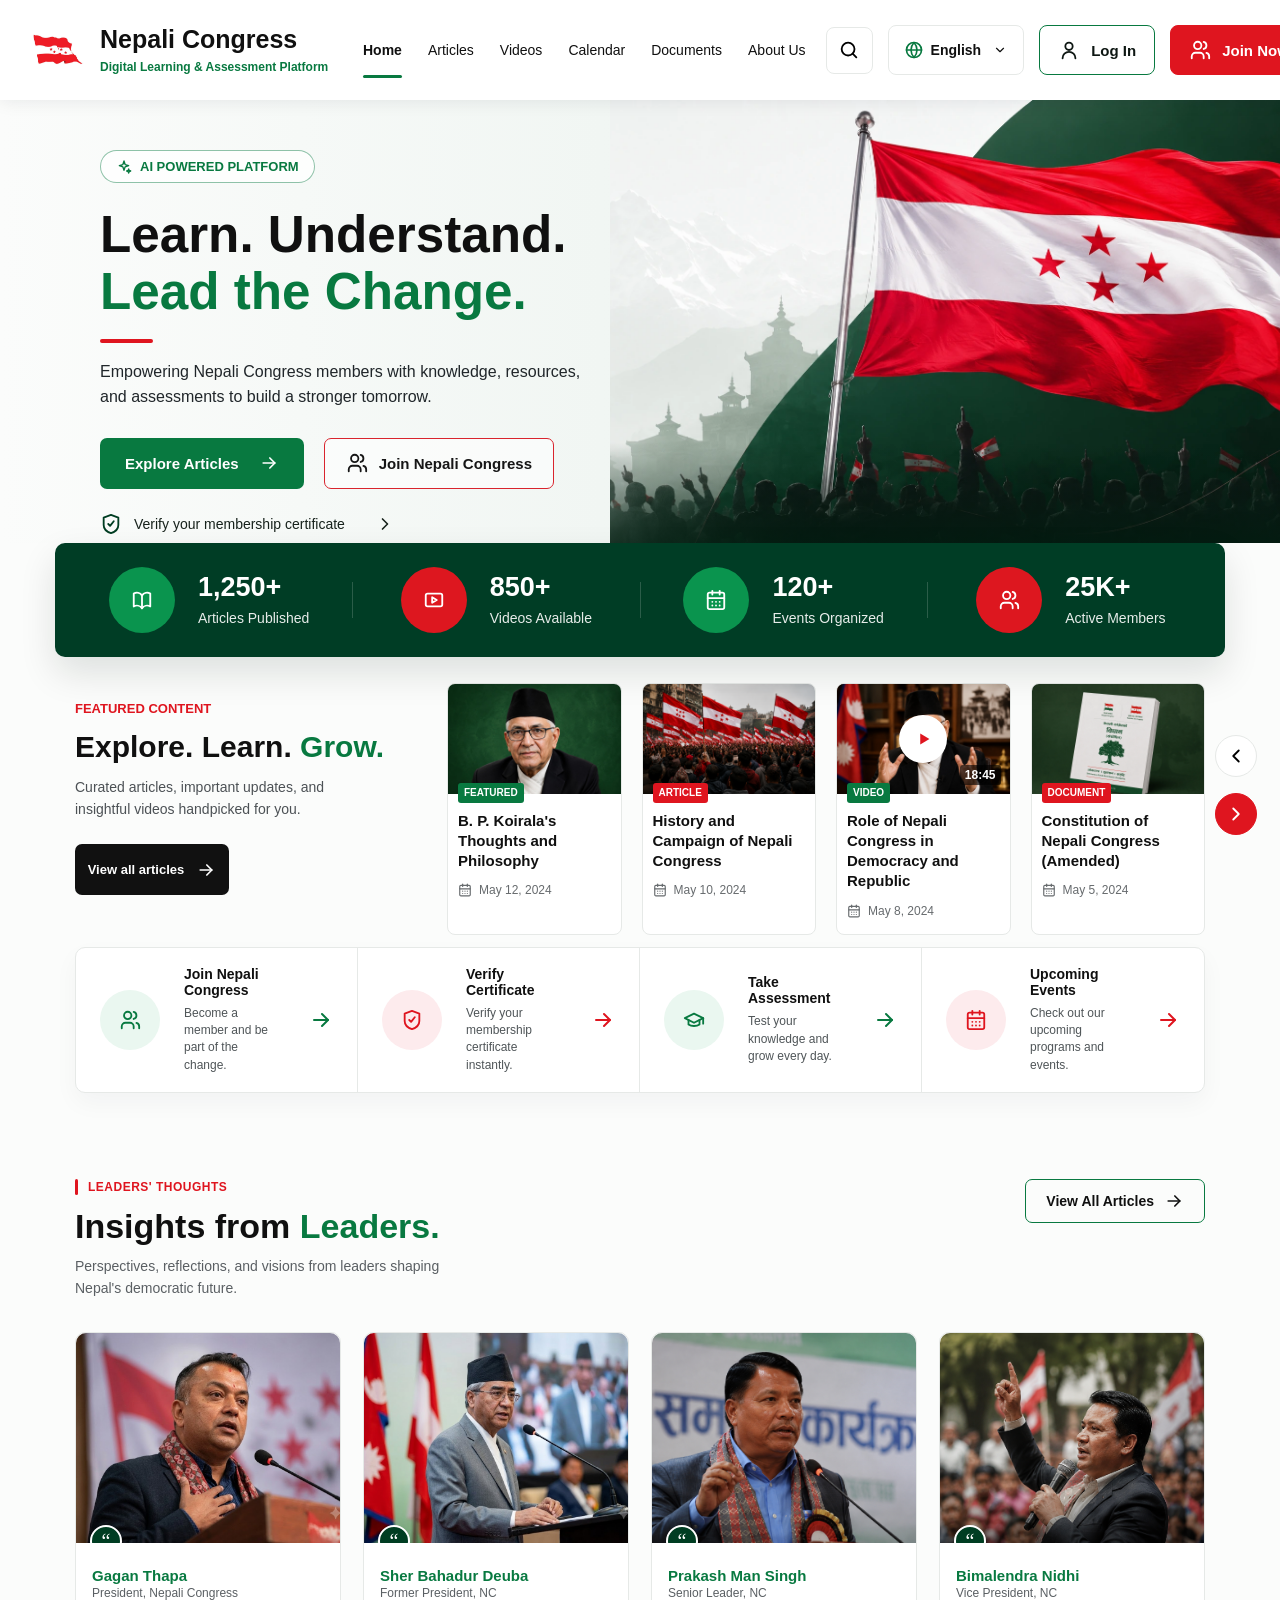
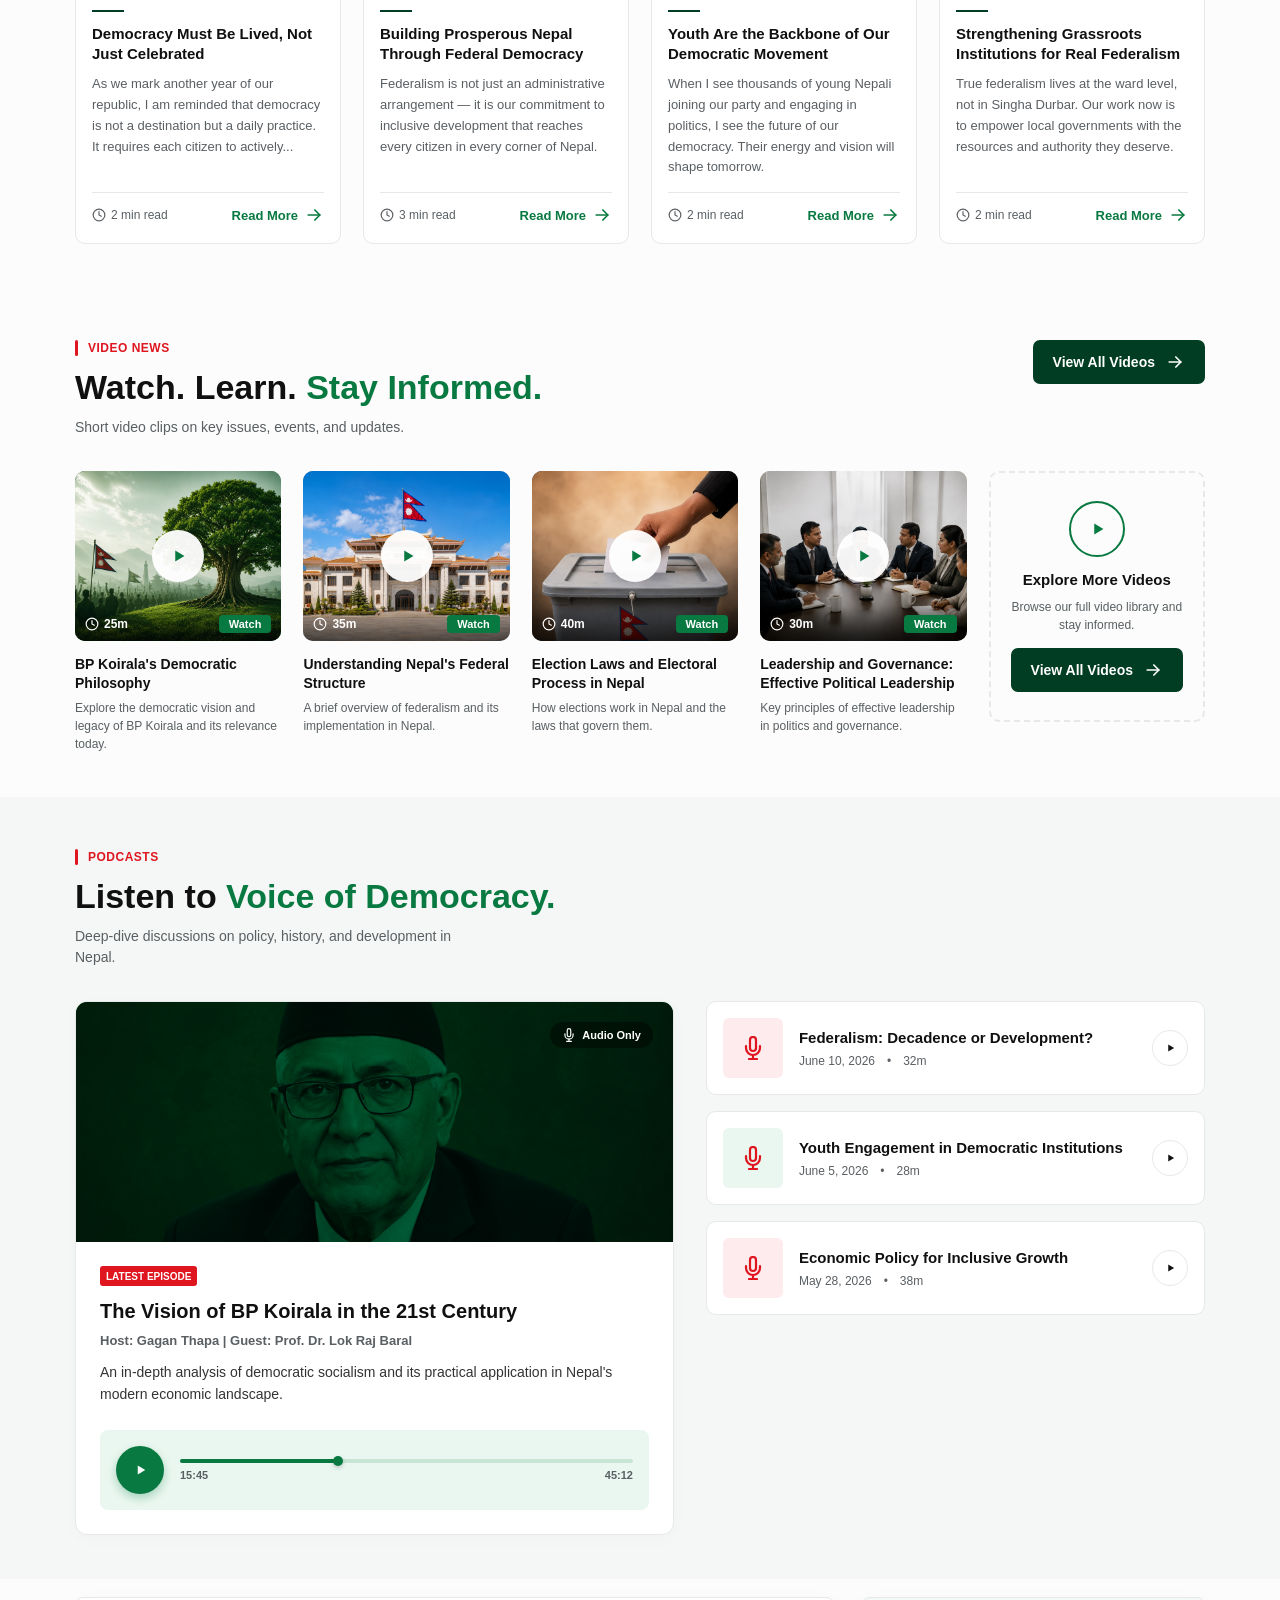
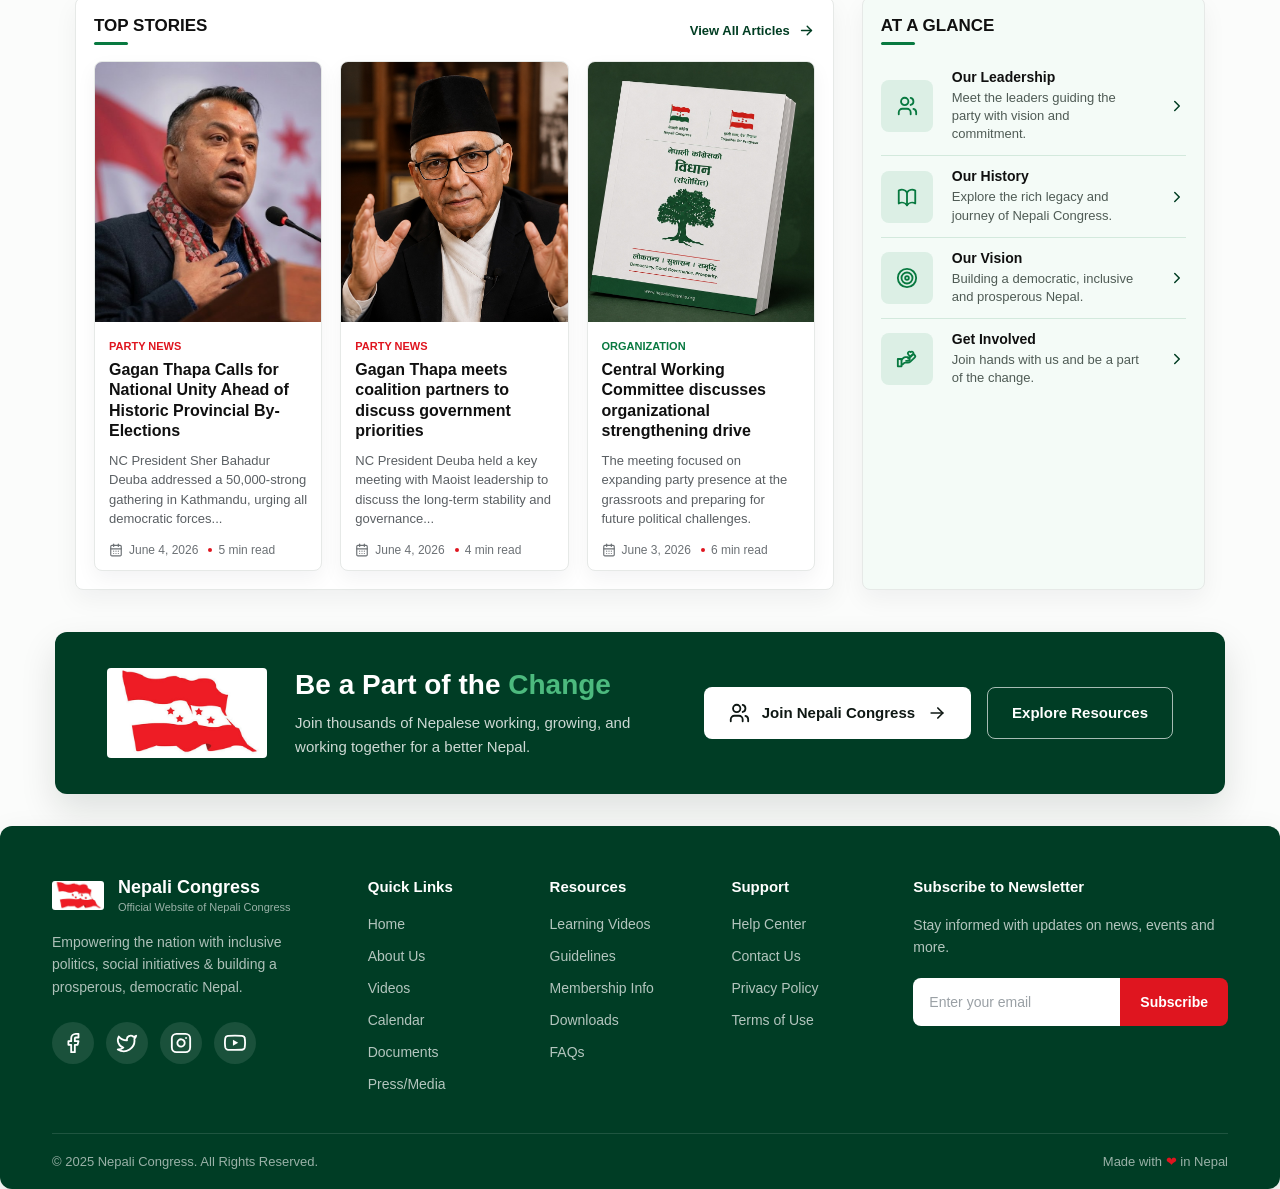
==== index.html @ 1d823b12 "commiit" ====
<!DOCTYPE html>
<html lang="en">
<head>
  <meta charset="UTF-8">
  <meta name="viewport" content="width=device-width, initial-scale=1.0">
  <title>Nepali Congress Learning Platform</title>
  <link rel="preload" as="image" href="pics/Nepali-Congress-Flag-browser.jpg">
  <link rel="preload" as="image" href="pics/hero-browser.webp">
  <link rel="preload" as="image" href="pics/1stthumnai-browser.jpg">
  <link rel="stylesheet" href="styles.css">
  <script src="translator.js" defer></script>
  <script src="script.js" defer></script>
</head>
<body>
  <svg class="svg-sprite" aria-hidden="true" focusable="false">
    <symbol id="icon-search" viewBox="0 0 24 24">
      <circle cx="11" cy="11" r="7"></circle>
      <path d="m20 20-4-4"></path>
    </symbol>
    <symbol id="icon-globe" viewBox="0 0 24 24">
      <circle cx="12" cy="12" r="10"></circle>
      <line x1="2" y1="12" x2="22" y2="12"></line>
      <path d="M12 2a15.3 15.3 0 0 1 4 10 15.3 15.3 0 0 1-4 10 15.3 15.3 0 0 1-4-10 15.3 15.3 0 0 1 4-10z"></path>
    </symbol>
    <symbol id="icon-podcast" viewBox="0 0 24 24">
      <path d="M12 1a3 3 0 0 0-3 3v8a3 3 0 0 0 6 0V4a3 3 0 0 0-3-3z"></path>
      <path d="M19 10v2a7 7 0 0 1-14 0v-2"></path>
      <line x1="12" y1="19" x2="12" y2="23"></line>
      <line x1="8" y1="23" x2="16" y2="23"></line>
    </symbol>
    <symbol id="icon-pause-fill" viewBox="0 0 24 24">
      <rect x="6" y="4" width="4" height="16" rx="1" fill="currentColor" stroke="none"></rect>
      <rect x="14" y="4" width="4" height="16" rx="1" fill="currentColor" stroke="none"></rect>
    </symbol>
    <symbol id="icon-user" viewBox="0 0 24 24">
      <circle cx="12" cy="8" r="4"></circle>
      <path d="M5 21a7 7 0 0 1 14 0"></path>
    </symbol>
    <symbol id="icon-users" viewBox="0 0 24 24">
      <path d="M16 21v-2a4 4 0 0 0-4-4H7a4 4 0 0 0-4 4v2"></path>
      <circle cx="9.5" cy="7" r="4"></circle>
      <path d="M22 21v-2a4 4 0 0 0-3-3.87"></path>
      <path d="M16 3.13a4 4 0 0 1 0 7.75"></path>
    </symbol>
    <symbol id="icon-shield-check" viewBox="0 0 24 24">
      <path d="M20 13c0 5-3.5 7.5-8 9-4.5-1.5-8-4-8-9V5l8-3 8 3v8Z"></path>
      <path d="m9 12 2 2 4-5"></path>
    </symbol>
    <symbol id="icon-book-open" viewBox="0 0 24 24">
      <path d="M12 7v14"></path>
      <path d="M3 5a7 7 0 0 1 9 2 7 7 0 0 1 9-2v14a7 7 0 0 0-9 2 7 7 0 0 0-9-2V5Z"></path>
    </symbol>
    <symbol id="icon-play-square" viewBox="0 0 24 24">
      <rect x="3" y="5" width="18" height="14" rx="2"></rect>
      <path d="m10 9 5 3-5 3V9Z"></path>
    </symbol>
    <symbol id="icon-calendar" viewBox="0 0 24 24">
      <path d="M8 2v4"></path>
      <path d="M16 2v4"></path>
      <rect x="3" y="4" width="18" height="18" rx="2"></rect>
      <path d="M3 10h18"></path>
      <path d="M8 14h.01"></path>
      <path d="M12 14h.01"></path>
      <path d="M16 14h.01"></path>
      <path d="M8 18h.01"></path>
      <path d="M12 18h.01"></path>
      <path d="M16 18h.01"></path>
    </symbol>
    <symbol id="icon-graduation-cap" viewBox="0 0 24 24">
      <path d="m22 10-10-5-10 5 10 5 10-5Z"></path>
      <path d="M6 12v5c3 2 9 2 12 0v-5"></path>
      <path d="M22 10v6"></path>
    </symbol>
    <symbol id="icon-arrow-right" viewBox="0 0 24 24">
      <path d="M5 12h14"></path>
      <path d="m13 6 6 6-6 6"></path>
    </symbol>
    <symbol id="icon-chevron-right" viewBox="0 0 24 24">
      <path d="m9 18 6-6-6-6"></path>
    </symbol>
    <symbol id="icon-chevron-left" viewBox="0 0 24 24">
      <path d="m15 18-6-6 6-6"></path>
    </symbol>
    <symbol id="icon-sparkle" viewBox="0 0 24 24">
      <path d="m12 3 1.7 5.3L19 10l-5.3 1.7L12 17l-1.7-5.3L5 10l5.3-1.7L12 3Z"></path>
      <path d="m19 15 .8 2.2L22 18l-2.2.8L19 21l-.8-2.2L16 18l2.2-.8L19 15Z"></path>
    </symbol>
    <symbol id="icon-play-fill" viewBox="0 0 24 24">
      <path d="m9 6 10 6-10 6V6Z" fill="currentColor" stroke="none"></path>
    </symbol>
    <symbol id="icon-clock" viewBox="0 0 24 24">
      <circle cx="12" cy="12" r="10"></circle>
      <polyline points="12 6 12 12 16 14"></polyline>
    </symbol>
    <symbol id="icon-facebook" viewBox="0 0 24 24">
      <path d="M18 2h-3a5 5 0 0 0-5 5v3H7v4h3v8h4v-8h3l1-4h-4V7a1 1 0 0 1 1-1h3z"></path>
    </symbol>
    <symbol id="icon-twitter" viewBox="0 0 24 24">
      <path d="M22 4s-.7 2.1-2 3.4c1.6 10-9.4 17.3-18 11.6 2.2.1 4.4-.6 6-2C3 15.5.5 9.6 3 5c2.2 2.6 5.6 4.1 9 4-.9-4.2 4-6.6 7-3.8 1.1 0 3-1.2 3-1.2z"></path>
    </symbol>
    <symbol id="icon-instagram" viewBox="0 0 24 24">
      <rect x="2" y="2" width="20" height="20" rx="5" ry="5"></rect>
      <path d="M16 11.37A4 4 0 1 1 12.63 8 4 4 0 0 1 16 11.37z"></path>
      <line x1="17.5" y1="6.5" x2="17.51" y2="6.5"></line>
    </symbol>
    <symbol id="icon-youtube" viewBox="0 0 24 24">
      <path d="M22.54 6.42a2.78 2.78 0 0 0-1.95-1.96C18.88 4 12 4 12 4s-6.88 0-8.59.46a2.78 2.78 0 0 0-1.95 1.96A29 29 0 0 0 1 11.75a29 29 0 0 0 .46 5.33A2.78 2.78 0 0 0 3.41 19.1C5.12 19.56 12 19.56 12 19.56s6.88 0 8.59-.46a2.78 2.78 0 0 0 1.95-1.95 29 29 0 0 0 .46-5.25 29 29 0 0 0-.46-5.33z"></path>
      <polygon points="9.75 15.02 15.5 11.75 9.75 8.48 9.75 15.02" fill="currentColor" stroke="none"></polygon>
    </symbol>
    <symbol id="icon-target" viewBox="0 0 24 24">
      <circle cx="12" cy="12" r="10"></circle>
      <circle cx="12" cy="12" r="6"></circle>
      <circle cx="12" cy="12" r="2"></circle>
    </symbol>
    <symbol id="icon-hand-heart" viewBox="0 0 24 24">
      <path d="M11 14h2a2 2 0 1 0 0-4h-3c-.6 0-1.1.2-1.6.6L6 13"></path>
      <path d="m7 18 1.6-1.4c.4-.4 1-.6 1.6-.6H13c1 0 2-.4 2.7-1.1l4.6-4.4a2 2 0 0 0-2.8-2.9l-4.2 4"></path>
      <path d="M2 12h4v8H2z"></path>
      <path d="M16 4.5c1.2-1.2 3.1-.4 3.1 1.3 0 2-3.1 3.7-3.1 3.7S12.9 7.8 12.9 5.8c0-1.7 2-2.5 3.1-1.3Z"></path>
    </symbol>
  </svg>

  <header class="site-header">
    <a class="brand" href="#" aria-label="Nepali Congress home">
      <img class="brand-flag" src="pics/Nepali-Congress-Flag-browser.jpg" alt="Nepali Congress flag" width="900" height="506" loading="eager" fetchpriority="high">
      <div>
        <div class="brand-title" data-trn="brand.title">नेपाली कांग्रेस</div>
        <div class="brand-subtitle" data-trn="brand.subtitle">Digital Learning &amp; Assessment Platform</div>
      </div>
    </a>

    <nav class="main-nav" aria-label="Primary navigation">
      <a class="active" href="#" data-trn="nav.home">Home</a>
      <a href="#" data-trn="nav.articles">Articles</a>
      <a href="#" data-trn="nav.videos">Videos</a>
      <a href="#" data-trn="nav.calendar">Calendar</a>
      <a href="#" data-trn="nav.documents">Documents</a>
      <a href="#" data-trn="nav.about">About Us</a>
    </nav>

    <div class="header-actions">
      <button class="icon-btn" aria-label="Search" data-trn="btn.search">
        <svg class="svg-icon" aria-hidden="true" focusable="false"><use href="#icon-search"></use></svg>
      </button>

      <!-- Language Selector -->
      <div class="lang-switcher">
        <button class="lang-btn" aria-expanded="false" aria-haspopup="true" aria-label="Select Language">
          <svg class="svg-icon lang-icon" aria-hidden="true" focusable="false"><use href="#icon-globe"></use></svg>
          <span class="lang-label">English</span>
          <svg class="svg-icon chevron-icon" aria-hidden="true" focusable="false"><use href="#icon-chevron-right"></use></svg>
        </button>
        <ul class="lang-dropdown">
          <li><button data-lang-select="en">English</button></li>
          <li><button data-lang-select="ne">नेपाली</button></li>
        </ul>
      </div>

      <button class="outline-btn">
        <svg class="svg-icon" aria-hidden="true" focusable="false"><use href="#icon-user"></use></svg>
        <span data-trn="btn.login">Log In</span>
      </button>
      <button class="primary-btn">
        <svg class="svg-icon" aria-hidden="true" focusable="false"><use href="#icon-users"></use></svg>
        <span data-trn="btn.join">Join Now</span>
      </button>
    </div>
  </header>

  <main>
    <section class="hero">
      <div class="hero-copy">
        <div class="eyebrow">
          <svg class="svg-icon sparkle-icon" aria-hidden="true" focusable="false"><use href="#icon-sparkle"></use></svg>
          <span data-trn="hero.eyebrow">AI POWERED PLATFORM</span>
        </div>
        <h1 data-trn="hero.title">
          <span>Learn. Understand.</span>
          <strong>Lead the Change.</strong>
        </h1>
        <div class="red-mark" aria-hidden="true"></div>
        <p data-trn="hero.desc">Empowering Nepali Congress members with knowledge, resources, and assessments to build a stronger tomorrow.</p>

        <div class="hero-actions">
          <a class="primary-link" href="#">
            <span data-trn="hero.explore">Explore Articles</span>
            <svg class="svg-icon arrow-icon" aria-hidden="true" focusable="false"><use href="#icon-arrow-right"></use></svg>
          </a>
          <a class="secondary-link" href="#">
            <svg class="svg-icon" aria-hidden="true" focusable="false"><use href="#icon-users"></use></svg>
            <span data-trn="hero.join">Join Nepali Congress</span>
          </a>
        </div>

        <a class="verify-link" href="#">
          <svg class="svg-icon shield-check-icon" aria-hidden="true" focusable="false"><use href="#icon-shield-check"></use></svg>
          <span data-trn="hero.verify">Verify your membership certificate</span>
          <svg class="svg-icon chevron-icon" aria-hidden="true" focusable="false"><use href="#icon-chevron-right"></use></svg>
        </a>
      </div>

      <div class="hero-art" aria-label="Hero image">
        <img class="hero-image" src="pics/hero-browser.webp" alt="Nepali Congress rally illustration" width="1717" height="916" loading="eager" fetchpriority="high">
      </div>
    </section>

    <section class="stats" aria-label="Platform statistics">
      <div class="stat-item">
        <div class="stat-icon green"><svg class="svg-icon" aria-hidden="true" focusable="false"><use href="#icon-book-open"></use></svg></div>
        <div>
          <strong data-trn="stats.articles_num">1,250+</strong>
          <span data-trn="stats.articles_text">Articles Published</span>
        </div>
      </div>
      <div class="stat-divider"></div>
      <div class="stat-item">
        <div class="stat-icon red"><svg class="svg-icon" aria-hidden="true" focusable="false"><use href="#icon-play-square"></use></svg></div>
        <div>
          <strong data-trn="stats.videos_num">850+</strong>
          <span data-trn="stats.videos_text">Videos Available</span>
        </div>
      </div>
      <div class="stat-divider"></div>
      <div class="stat-item">
        <div class="stat-icon green"><svg class="svg-icon" aria-hidden="true" focusable="false"><use href="#icon-calendar"></use></svg></div>
        <div>
          <strong data-trn="stats.events_num">120+</strong>
          <span data-trn="stats.events_text">Events Organized</span>
        </div>
      </div>
      <div class="stat-divider"></div>
      <div class="stat-item">
        <div class="stat-icon red"><svg class="svg-icon" aria-hidden="true" focusable="false"><use href="#icon-users"></use></svg></div>
        <div>
          <strong data-trn="stats.members_num">25K+</strong>
          <span data-trn="stats.members_text">Active Members</span>
        </div>
      </div>
    </section>

    <section class="featured-section">
      <div class="section-intro">
        <span class="section-kicker" data-trn="featured.kicker">FEATURED CONTENT</span>
        <h2 data-trn="featured.heading">Explore. Learn. <strong>Grow.</strong></h2>
        <p data-trn="featured.sub">Curated articles, important updates, and insightful videos handpicked for you.</p>
        <a class="dark-link" href="#">
          <span data-trn="featured.view_all">View all articles</span>
          <svg class="svg-icon arrow-icon" aria-hidden="true" focusable="false"><use href="#icon-arrow-right"></use></svg>
        </a>
      </div>

      <div class="content-row">
        <article class="content-card">
          <div class="card-image card-photo">
            <img src="pics/1stthumnai-browser.jpg" alt="B. P. Koirala portrait thumbnail" width="1536" height="1024" loading="eager" fetchpriority="high">
          </div>
          <span class="badge green-badge" data-trn="featured.badge_featured">FEATURED</span>
          <div class="card-body">
            <h3 data-trn="featured.card1_title">बि. पी. कोइरालाको विचार र दर्शन</h3>
            <time datetime="2024-05-12">
              <svg class="svg-icon small-icon" aria-hidden="true" focusable="false"><use href="#icon-calendar"></use></svg>
              <span data-trn="featured.card1_date">May 12, 2024</span>
            </time>
          </div>
        </article>

        <article class="content-card">
          <div class="card-image image-placeholder red-tint">
            <img src="pics/secondthumn.png" alt="Nepali Congress crowd thumbnail" width="1536" height="1024" loading="eager">
          </div>
          <span class="badge red-badge" data-trn="featured.badge_article">ARTICLE</span>
          <div class="card-body">
            <h3 data-trn="featured.card2_title">नेपाली कांग्रेसको इतिहास र अभियान</h3>
            <time datetime="2024-05-10">
              <svg class="svg-icon small-icon" aria-hidden="true" focusable="false"><use href="#icon-calendar"></use></svg>
              <span data-trn="featured.card2_date">May 10, 2024</span>
            </time>
          </div>
        </article>

        <article class="content-card video-card">
          <div class="card-image card-photo dark-tint">
            <img src="pics/third-webp.webp" alt="Nepali Congress interview thumbnail" width="1536" height="1024" loading="eager">
            <button class="play-button" aria-label="Play video">
              <svg class="svg-icon play-fill-icon" aria-hidden="true" focusable="false"><use href="#icon-play-fill"></use></svg>
            </button>
            <span class="duration">18:45</span>
          </div>
          <span class="badge green-badge" data-trn="featured.badge_video">VIDEO</span>
          <div class="card-body">
            <h3 data-trn="featured.card3_title">लोकतन्त्र र गणतन्त्रमा नेपाली कांग्रेसको भूमिका</h3>
            <time datetime="2024-05-08">
              <svg class="svg-icon small-icon" aria-hidden="true" focusable="false"><use href="#icon-calendar"></use></svg>
              <span data-trn="featured.card3_date">May 8, 2024</span>
            </time>
          </div>
        </article>

        <article class="content-card">
          <div class="card-image image-placeholder document-tint">
            <img src="pics/forththum-webp.webp" alt="Nepali Congress document thumbnail" width="1536" height="1024" loading="eager">
          </div>
          <span class="badge red-badge" data-trn="featured.badge_document">DOCUMENT</span>
          <div class="card-body">
            <h3 data-trn="featured.card4_title">नेपाली कांग्रेसको विधान (संशोधित)</h3>
            <time datetime="2024-05-05">
              <svg class="svg-icon small-icon" aria-hidden="true" focusable="false"><use href="#icon-calendar"></use></svg>
              <span data-trn="featured.card4_date">May 5, 2024</span>
            </time>
          </div>
        </article>
      </div>

      <div class="carousel-controls" aria-label="Featured carousel controls">
        <button class="carousel-btn previous" aria-label="Previous">
          <svg class="svg-icon" aria-hidden="true" focusable="false"><use href="#icon-chevron-left"></use></svg>
        </button>
        <button class="carousel-btn next" aria-label="Next">
          <svg class="svg-icon" aria-hidden="true" focusable="false"><use href="#icon-chevron-right"></use></svg>
        </button>
      </div>
    </section>

    <section class="quick-actions" aria-label="Quick actions">
      <a href="#" class="quick-action">
        <div class="quick-icon green-soft"><svg class="svg-icon" aria-hidden="true" focusable="false"><use href="#icon-users"></use></svg></div>
        <div>
          <strong data-trn="actions.join_title">Join Nepali Congress</strong>
          <span data-trn="actions.join_desc">Become a member and be part of the change.</span>
        </div>
        <svg class="svg-icon quick-arrow green-arrow" aria-hidden="true" focusable="false"><use href="#icon-arrow-right"></use></svg>
      </a>

      <a href="#" class="quick-action">
        <div class="quick-icon red-soft"><svg class="svg-icon" aria-hidden="true" focusable="false"><use href="#icon-shield-check"></use></svg></div>
        <div>
          <strong data-trn="actions.verify_title">Verify Certificate</strong>
          <span data-trn="actions.verify_desc">Verify your membership certificate instantly.</span>
        </div>
        <svg class="svg-icon quick-arrow red-arrow" aria-hidden="true" focusable="false"><use href="#icon-arrow-right"></use></svg>
      </a>

      <a href="#" class="quick-action">
        <div class="quick-icon green-soft"><svg class="svg-icon" aria-hidden="true" focusable="false"><use href="#icon-graduation-cap"></use></svg></div>
        <div>
          <strong data-trn="actions.assess_title">Take Assessment</strong>
          <span data-trn="actions.assess_desc">Test your knowledge and grow every day.</span>
        </div>
        <svg class="svg-icon quick-arrow green-arrow" aria-hidden="true" focusable="false"><use href="#icon-arrow-right"></use></svg>
      </a>

      <a href="#" class="quick-action">
        <div class="quick-icon red-soft"><svg class="svg-icon" aria-hidden="true" focusable="false"><use href="#icon-calendar"></use></svg></div>
        <div>
          <strong data-trn="actions.events_title">Upcoming Events</strong>
          <span data-trn="actions.events_desc">Check out our upcoming programs and events.</span>
        </div>
        <svg class="svg-icon quick-arrow red-arrow" aria-hidden="true" focusable="false"><use href="#icon-arrow-right"></use></svg>
      </a>
    </section>
  </main>

  <!-- Leaders' Thoughts -->
  <section class="leaders-section">
    <div class="section-top">
      <div class="section-top-left">
        <p class="lv-kicker" data-trn="leaders.kicker">LEADERS' THOUGHTS</p>
        <h2 class="lv-heading" data-trn="leaders.heading">Insights from <strong>Leaders.</strong></h2>
        <p class="lv-sub" data-trn="leaders.sub">Perspectives, reflections, and visions from leaders shaping Nepal's democratic future.</p>
      </div>
      <a href="#" class="view-all-outline-btn">
        <span data-trn="btn.view_all_articles">View All Articles</span>
        <svg class="svg-icon arrow-icon" aria-hidden="true" focusable="false"><use href="#icon-arrow-right"></use></svg>
      </a>
    </div>

    <div class="leaders-grid">
      <article class="leader-card">
        <div class="leader-photo lp-1">
          <span class="quote-bubble" aria-hidden="true">&#8220;</span>
        </div>
        <div class="leader-body">
          <div class="leader-meta">
            <strong class="leader-name" data-trn="leaders.leader1.name">Gagan Thapa</strong>
            <span class="leader-title" data-trn="leaders.leader1.title">President, Nepali Congress</span>
            <div class="leader-divider"></div>
          </div>
          <h3 data-trn="leaders.leader1.heading">Democracy Must Be Lived, Not Just Celebrated</h3>
          <p data-trn="leaders.leader1.quote">As we mark another year of our republic, I am reminded that democracy is not a destination but a daily practice. It requires each citizen to actively...</p>
          <div class="leader-footer">
            <span class="read-time"><svg class="svg-icon small-icon" aria-hidden="true" focusable="false"><use href="#icon-clock"></use></svg> <span data-trn="leaders.leader1.read">2 min read</span></span>
            <a href="#" class="read-more-link"><span data-trn="btn.read_more">Read More</span> <svg class="svg-icon arrow-icon" aria-hidden="true" focusable="false"><use href="#icon-arrow-right"></use></svg></a>
          </div>
        </div>
      </article>

      <article class="leader-card">
        <div class="leader-photo lp-2">
          <span class="quote-bubble" aria-hidden="true">&#8220;</span>
        </div>
        <div class="leader-body">
          <div class="leader-meta">
            <strong class="leader-name" data-trn="leaders.leader2.name">Sher Bahadur Deuba</strong>
            <span class="leader-title" data-trn="leaders.leader2.title">Former President, NC</span>
            <div class="leader-divider"></div>
          </div>
          <h3 data-trn="leaders.leader2.heading">Building Prosperous Nepal Through Federal Democracy</h3>
          <p data-trn="leaders.leader2.quote">Federalism is not just an administrative arrangement — it is our commitment to inclusive development that reaches every citizen in every corner of Nepal.</p>
          <div class="leader-footer">
            <span class="read-time"><svg class="svg-icon small-icon" aria-hidden="true" focusable="false"><use href="#icon-clock"></use></svg> <span data-trn="leaders.leader2.read">3 min read</span></span>
            <a href="#" class="read-more-link"><span data-trn="btn.read_more">Read More</span> <svg class="svg-icon arrow-icon" aria-hidden="true" focusable="false"><use href="#icon-arrow-right"></use></svg></a>
          </div>
        </div>
      </article>

      <article class="leader-card">
        <div class="leader-photo lp-3">
          <span class="quote-bubble" aria-hidden="true">&#8220;</span>
        </div>
        <div class="leader-body">
          <div class="leader-meta">
            <strong class="leader-name" data-trn="leaders.leader3.name">Prakash Man Singh</strong>
            <span class="leader-title" data-trn="leaders.leader3.title">Senior Leader, NC</span>
            <div class="leader-divider"></div>
          </div>
          <h3 data-trn="leaders.leader3.heading">Youth Are the Backbone of Our Democratic Movement</h3>
          <p data-trn="leaders.leader3.quote">When I see thousands of young Nepali joining our party and engaging in politics, I see the future of our democracy. Their energy and vision will shape tomorrow.</p>
          <div class="leader-footer">
            <span class="read-time"><svg class="svg-icon small-icon" aria-hidden="true" focusable="false"><use href="#icon-clock"></use></svg> <span data-trn="leaders.leader3.read">2 min read</span></span>
            <a href="#" class="read-more-link"><span data-trn="btn.read_more">Read More</span> <svg class="svg-icon arrow-icon" aria-hidden="true" focusable="false"><use href="#icon-arrow-right"></use></svg></a>
          </div>
        </div>
      </article>

      <article class="leader-card">
        <div class="leader-photo lp-4">
          <span class="quote-bubble" aria-hidden="true">&#8220;</span>
        </div>
        <div class="leader-body">
          <div class="leader-meta">
            <strong class="leader-name" data-trn="leaders.leader4.name">Bimalendra Nidhi</strong>
            <span class="leader-title" data-trn="leaders.leader4.title">Vice President, NC</span>
            <div class="leader-divider"></div>
          </div>
          <h3 data-trn="leaders.leader4.heading">Strengthening Grassroots Institutions for Real Federalism</h3>
          <p data-trn="leaders.leader4.quote">True federalism lives at the ward level, not in Singha Durbar. Our work now is to empower local governments with the resources and authority they deserve.</p>
          <div class="leader-footer">
            <span class="read-time"><svg class="svg-icon small-icon" aria-hidden="true" focusable="false"><use href="#icon-clock"></use></svg> <span data-trn="leaders.leader4.read">2 min read</span></span>
            <a href="#" class="read-more-link"><span data-trn="btn.read_more">Read More</span> <svg class="svg-icon arrow-icon" aria-hidden="true" focusable="false"><use href="#icon-arrow-right"></use></svg></a>
          </div>
        </div>
      </article>
    </div>
  </section>

  <!-- Video News -->
  <section class="videos-section">
    <div class="section-top">
      <div class="section-top-left">
        <p class="lv-kicker" data-trn="videos.kicker">VIDEO NEWS</p>
        <h2 class="lv-heading" data-trn="videos.heading">Watch. Learn. <strong>Stay Informed.</strong></h2>
        <p class="lv-sub" data-trn="videos.sub">Short video clips on key issues, events, and updates.</p>
      </div>
      <a href="#" class="view-all-filled-btn">
        <span data-trn="btn.view_all_videos">View All Videos</span>
        <svg class="svg-icon arrow-icon" aria-hidden="true" focusable="false"><use href="#icon-arrow-right"></use></svg>
      </a>
    </div>

    <div class="videos-grid">
      <article class="video-news-card">
        <div class="video-thumb vt-1">
          <img src="pics/videothum1.jpg" alt="BP Koirala's Democratic Philosophy thumbnail" width="400" height="225" loading="lazy">
          <button class="play-btn-circle" aria-label="Play video">
            <svg class="svg-icon play-fill-icon" aria-hidden="true" focusable="false"><use href="#icon-play-fill"></use></svg>
          </button>
          <div class="video-meta-bar">
            <span class="video-duration"><svg class="svg-icon small-icon" aria-hidden="true" focusable="false"><use href="#icon-clock"></use></svg> <span data-trn="videos.card1_dur">25m</span></span>
            <span class="watch-badge" data-trn="videos.watch">Watch</span>
          </div>
        </div>
        <h3 data-trn="videos.card1_title">BP Koirala's Democratic Philosophy</h3>
        <p data-trn="videos.card1_desc">Explore the democratic vision and legacy of BP Koirala and its relevance today.</p>
      </article>

      <article class="video-news-card">
        <div class="video-thumb vt-2">
          <img src="pics/videothum2.jpg" alt="Understanding Nepal's Federal Structure thumbnail" width="400" height="225" loading="lazy">
          <button class="play-btn-circle" aria-label="Play video">
            <svg class="svg-icon play-fill-icon" aria-hidden="true" focusable="false"><use href="#icon-play-fill"></use></svg>
          </button>
          <div class="video-meta-bar">
            <span class="video-duration"><svg class="svg-icon small-icon" aria-hidden="true" focus0able="false"><use href="#icon-clock"></use></svg> <span data-trn="videos.card2_dur">35m</span></span>
            <span class="watch-badge" data-trn="videos.watch">Watch</span>
          </div>
        </div>
        <h3 data-trn="videos.card2_title">Understanding Nepal's Federal Structure</h3>
        <p data-trn="videos.card2_desc">A brief overview of federalism and its implementation in Nepal.</p>
      </article>

      <article class="video-news-card">
        <div class="video-thumb vt-3">
          <img src="pics/videothum3.jpg" alt="Election Laws and Electoral Process thumbnail" width="400" height="225" loading="lazy">
          <button class="play-btn-circle" aria-label="Play video">
            <svg class="svg-icon play-fill-icon" aria-hidden="true" focusable="false"><use href="#icon-play-fill"></use></svg>
          </button>
          <div class="video-meta-bar">
            <span class="video-duration"><svg class="svg-icon small-icon" aria-hidden="true" focusable="false"><use href="#icon-clock"></use></svg> <span data-trn="videos.card3_dur">40m</span></span>
            <span class="watch-badge" data-trn="videos.watch">Watch</span>
          </div>
        </div>
        <h3 data-trn="videos.card3_title">Election Laws and Electoral Process in Nepal</h3>
        <p data-trn="videos.card3_desc">How elections work in Nepal and the laws that govern them.</p>
      </article>

      <article class="video-news-card">
        <div class="video-thumb vt-4">
          <img src="pics/videothum4.jpg" alt="Leadership and Governance thumbnail" width="400" height="225" loading="lazy">
          <button class="play-btn-circle" aria-label="Play video">
            <svg class="svg-icon play-fill-icon" aria-hidden="true" focusable="false"><use href="#icon-play-fill"></use></svg>
          </button>
          <div class="video-meta-bar">
            <span class="video-duration"><svg class="svg-icon small-icon" aria-hidden="true" focusable="false"><use href="#icon-clock"></use></svg> <span data-trn="videos.card4_dur">30m</span></span>
            <span class="watch-badge" data-trn="videos.watch">Watch</span>
          </div>
        </div>
        <h3 data-trn="videos.card4_title">Leadership and Governance: Effective Political Leadership</h3>
        <p data-trn="videos.card4_desc">Key principles of effective leadership in politics and governance.</p>
      </article>

      <div class="explore-more-card">
        <div class="play-outline-circle">
          <svg class="svg-icon play-fill-icon" aria-hidden="true" focusable="false"><use href="#icon-play-fill"></use></svg>
        </div>
        <h3 data-trn="videos.explore_title">Explore More Videos</h3>
        <p data-trn="videos.explore_desc">Browse our full video library and stay informed.</p>
        <a href="#" class="view-all-filled-btn">
          <span data-trn="btn.view_all_videos">View All Videos</span>
          <svg class="svg-icon arrow-icon" aria-hidden="true" focusable="false"><use href="#icon-arrow-right"></use></svg>
        </a>
      </div>
    </div>
  </section>

  <!-- Podcast Section -->
  <section class="podcast-section" aria-label="Podcasts">
    <div class="section-top">
      <div class="section-top-left">
        <p class="lv-kicker" data-trn="podcast.kicker">PODCASTS</p>
        <h2 class="lv-heading" data-trn="podcast.heading">Listen to <strong>Voice of Democracy.</strong></h2>
        <p class="lv-sub" data-trn="podcast.sub">Deep-dive discussions on policy, history, and development in Nepal.</p>
      </div>
    </div>

    <div class="podcast-grid">
      <!-- Left: Featured Latest Episode -->
      <article class="featured-podcast-card">
        <div class="podcast-cover">
          <img src="pics/1stthumnai-browser.jpg" alt="Featured Podcast Cover" loading="lazy">
          <div class="mic-overlay">
            <svg class="svg-icon" aria-hidden="true" focusable="false" style="width: 14px; height: 14px; stroke: #fff;"><use href="#icon-podcast"></use></svg>
            <span data-trn="podcast.audio_only">Audio Only</span>
          </div>
        </div>
        <div class="podcast-body">
          <span class="badge red-badge" data-trn="podcast.badge_latest">LATEST EPISODE</span>
          <h3 data-trn="podcast.feat_title">The Vision of BP Koirala in the 21st Century</h3>
          <div class="podcast-meta" data-trn="podcast.feat_meta">Host: Gagan Thapa | Guest: Prof. Dr. Lok Raj Baral</div>
          <p class="podcast-desc" data-trn="podcast.feat_desc">An in-depth analysis of democratic socialism and its practical application in Nepal's modern economic landscape.</p>
          
          <!-- Sleek Mock Audio Player -->
          <div class="audio-player">
            <button class="play-circle-btn" aria-label="Play/Pause Podcast" id="podcast-play-toggle">
              <svg class="svg-icon play-fill-icon" aria-hidden="true" focusable="false" style="width: 18px; height: 18px;" id="podcast-play-icon"><use href="#icon-play-fill"></use></svg>
            </button>
            <div class="audio-progress-container">
              <div class="audio-progress-bar">
                <div class="audio-progress" style="width: 35%;"></div>
              </div>
              <div class="audio-track-time">
                <span id="podcast-time-elapsed" data-trn="podcast.feat_elapsed">15:45</span>
                <span id="podcast-time-total" data-trn="podcast.feat_duration">45:12</span>
              </div>
            </div>
          </div>
        </div>
      </article>

      <!-- Right: Recent Podcast List -->
      <div class="recent-podcast-list">
        <!-- Item 1 -->
        <div class="podcast-list-item">
          <div class="podcast-thumb">
            <svg class="svg-icon" aria-hidden="true" focusable="false" style="stroke-width: 2.2;"><use href="#icon-podcast"></use></svg>
          </div>
          <div class="podcast-item-info">
            <h4 data-trn="podcast.list_item1_title">Federalism: Decadence or Development?</h4>
            <div class="podcast-item-meta">
              <span data-trn="podcast.list_item1_date">June 10, 2026</span>
              <span>•</span>
              <span data-trn="podcast.list_item1_dur">32m</span>
            </div>
          </div>
          <button class="podcast-play-btn" aria-label="Play Episode">
            <svg class="svg-icon play-fill-icon" aria-hidden="true" focusable="false" style="width: 14px; height: 14px;"><use href="#icon-play-fill"></use></svg>
          </button>
        </div>

        <!-- Item 2 -->
        <div class="podcast-list-item">
          <div class="podcast-thumb" style="background: var(--soft-green); color: var(--green);">
            <svg class="svg-icon" aria-hidden="true" focusable="false" style="stroke-width: 2.2;"><use href="#icon-podcast"></use></svg>
          </div>
          <div class="podcast-item-info">
            <h4 data-trn="podcast.list_item2_title">Youth Engagement in Democratic Institutions</h4>
            <div class="podcast-item-meta">
              <span data-trn="podcast.list_item2_date">June 5, 2026</span>
              <span>•</span>
              <span data-trn="podcast.list_item2_dur">28m</span>
            </div>
          </div>
          <button class="podcast-play-btn" aria-label="Play Episode">
            <svg class="svg-icon play-fill-icon" aria-hidden="true" focusable="false" style="width: 14px; height: 14px;"><use href="#icon-play-fill"></use></svg>
          </button>
        </div>

        <!-- Item 3 -->
        <div class="podcast-list-item">
          <div class="podcast-thumb">
            <svg class="svg-icon" aria-hidden="true" focusable="false" style="stroke-width: 2.2;"><use href="#icon-podcast"></use></svg>
          </div>
          <div class="podcast-item-info">
            <h4 data-trn="podcast.list_item3_title">Economic Policy for Inclusive Growth</h4>
            <div class="podcast-item-meta">
              <span data-trn="podcast.list_item3_date">May 28, 2026</span>
              <span>•</span>
              <span data-trn="podcast.list_item3_dur">38m</span>
            </div>
          </div>
          <button class="podcast-play-btn" aria-label="Play Episode">
            <svg class="svg-icon play-fill-icon" aria-hidden="true" focusable="false" style="width: 14px; height: 14px;"><use href="#icon-play-fill"></use></svg>
          </button>
        </div>
      </div>
    </div>
  </section>

  <section class="news-preview-section" aria-labelledby="top-stories-heading">
    <div class="top-stories-panel">
      <div class="news-panel-header">
        <h2 id="top-stories-heading" data-trn="news.heading">Top Stories</h2>
        <a href="#" class="news-view-link">
          <span data-trn="news.view_all">View All Articles</span>
          <svg class="svg-icon arrow-icon" aria-hidden="true" focusable="false"><use href="#icon-arrow-right"></use></svg>
        </a>
      </div>

      <div class="top-stories-grid">
        <article class="top-story-card">
          <img src="pics/gaganthapa.jpg" alt="Gagan Thapa speaking at Nepali Congress event" width="400" height="260" loading="lazy">
          <div class="top-story-body">
            <span class="story-label party" data-trn="news.label_party">Party News</span>
            <h3 data-trn="news.story1.title">Gagan Thapa Calls for National Unity Ahead of Historic Provincial By-Elections</h3>
            <p data-trn="news.story1.desc">NC President Sher Bahadur Deuba addressed a 50,000-strong gathering in Kathmandu, urging all democratic forces...</p>
            <div class="story-meta">
              <time datetime="2026-06-04">
                <svg class="svg-icon small-icon" aria-hidden="true" focusable="false"><use href="#icon-calendar"></use></svg>
                <span data-trn="news.story1.date">June 4, 2026</span>
              </time>
              <span data-trn="news.story1.read">5 min read</span>
            </div>
          </div>
        </article>

        <article class="top-story-card">
          <img src="pics/third-browser.jpg" alt="Party leader addressing a coalition partners meeting" width="400" height="260" loading="lazy">
          <div class="top-story-body">
            <span class="story-label party" data-trn="news.label_party">Party News</span>
            <h3 data-trn="news.story2.title">Gagan Thapa meets coalition partners to discuss government priorities</h3>
            <p data-trn="news.story2.desc">NC President Deuba held a key meeting with Maoist leadership to discuss the long-term stability and governance...</p>
            <div class="story-meta">
              <time datetime="2026-06-04">
                <svg class="svg-icon small-icon" aria-hidden="true" focusable="false"><use href="#icon-calendar"></use></svg>
                <span data-trn="news.story2.date">June 4, 2026</span>
              </time>
              <span data-trn="news.story2.read">4 min read</span>
            </div>
          </div>
        </article>

        <article class="top-story-card">
          <img src="pics/forththum-browser.jpg" alt="Nepali Congress working committee discussion" width="400" height="260" loading="lazy">
          <div class="top-story-body">
            <span class="story-label organization" data-trn="news.label_org">Organization</span>
            <h3 data-trn="news.story3.title">Central Working Committee discusses organizational strengthening drive</h3>
            <p data-trn="news.story3.desc">The meeting focused on expanding party presence at the grassroots and preparing for future political challenges.</p>
            <div class="story-meta">
              <time datetime="2026-06-03">
                <svg class="svg-icon small-icon" aria-hidden="true" focusable="false"><use href="#icon-calendar"></use></svg>
                <span data-trn="news.story3.date">June 3, 2026</span>
              </time>
              <span data-trn="news.story3.read">6 min read</span>
            </div>
          </div>
        </article>
      </div>
    </div>

    <aside class="glance-panel" aria-labelledby="glance-heading">
      <h2 id="glance-heading" data-trn="glance.heading">At A Glance</h2>
      <div class="glance-list">
        <a href="#" class="glance-item">
          <span class="glance-icon">
            <svg class="svg-icon" aria-hidden="true" focusable="false"><use href="#icon-users"></use></svg>
          </span>
          <span class="glance-copy">
            <strong data-trn="glance.item1.title">Our Leadership</strong>
            <span data-trn="glance.item1.desc">Meet the leaders guiding the party with vision and commitment.</span>
          </span>
          <svg class="svg-icon chevron-icon" aria-hidden="true" focusable="false"><use href="#icon-chevron-right"></use></svg>
        </a>

        <a href="#" class="glance-item">
          <span class="glance-icon">
            <svg class="svg-icon" aria-hidden="true" focusable="false"><use href="#icon-book-open"></use></svg>
          </span>
          <span class="glance-copy">
            <strong data-trn="glance.item2.title">Our History</strong>
            <span data-trn="glance.item2.desc">Explore the rich legacy and journey of Nepali Congress.</span>
          </span>
          <svg class="svg-icon chevron-icon" aria-hidden="true" focusable="false"><use href="#icon-chevron-right"></use></svg>
        </a>

        <a href="#" class="glance-item">
          <span class="glance-icon">
            <svg class="svg-icon" aria-hidden="true" focusable="false"><use href="#icon-target"></use></svg>
          </span>
          <span class="glance-copy">
            <strong data-trn="glance.item3.title">Our Vision</strong>
            <span data-trn="glance.item3.desc">Building a democratic, inclusive and prosperous Nepal.</span>
          </span>
          <svg class="svg-icon chevron-icon" aria-hidden="true" focusable="false"><use href="#icon-chevron-right"></use></svg>
        </a>

        <a href="#" class="glance-item">
          <span class="glance-icon">
            <svg class="svg-icon" aria-hidden="true" focusable="false"><use href="#icon-hand-heart"></use></svg>
          </span>
          <span class="glance-copy">
            <strong data-trn="glance.item4.title">Get Involved</strong>
            <span data-trn="glance.item4.desc">Join hands with us and be a part of the change.</span>
          </span>
          <svg class="svg-icon chevron-icon" aria-hidden="true" focusable="false"><use href="#icon-chevron-right"></use></svg>
        </a>
      </div>
    </aside>
  </section>

  <section class="cta-banner">
    <div class="cta-left">
      <img class="cta-flag" src="pics/Nepali-Congress-Flag-browser.jpg" alt="Nepali Congress flag">
      <div class="cta-copy">
        <h2 data-trn="cta.heading">Be a Part of the <span class="cta-accent">Change</span></h2>
        <p data-trn="cta.desc">Join thousands of Nepalese working, growing, and working together for a better Nepal.</p>
      </div>
    </div>
    <div class="cta-actions">
      <a href="#" class="cta-primary-btn">
        <svg class="svg-icon" aria-hidden="true" focusable="false"><use href="#icon-users"></use></svg>
        <span data-trn="cta.join">Join Nepali Congress</span>
        <svg class="svg-icon arrow-icon" aria-hidden="true" focusable="false"><use href="#icon-arrow-right"></use></svg>
      </a>
      <a href="#" class="cta-outline-btn" data-trn="cta.explore">Explore Resources</a>
    </div>
  </section>

  <footer class="site-footer">
    <div class="footer-grid">
      <div class="footer-brand">
        <a href="#" class="footer-logo">
          <img src="pics/Nepali-Congress-Flag-browser.jpg" alt="Nepali Congress flag" class="footer-flag">
          <div>
            <div class="footer-brand-title" data-trn="brand.footer_title">नेपाली कांग्रेस</div>
            <div class="footer-brand-subtitle" data-trn="brand.footer_subtitle">Official Website of Nepali Congress</div>
          </div>
        </a>
        <p class="footer-desc" data-trn="footer.desc">Empowering the nation with inclusive politics, social initiatives &amp; building a prosperous, democratic Nepal.</p>
        <div class="social-icons">
          <a href="#" class="social-btn" aria-label="Facebook" data-trn="footer.facebook">
            <svg class="svg-icon" aria-hidden="true" focusable="false"><use href="#icon-facebook"></use></svg>
          </a>
          <a href="#" class="social-btn" aria-label="Twitter" data-trn="footer.twitter">
            <svg class="svg-icon" aria-hidden="true" focusable="false"><use href="#icon-twitter"></use></svg>
          </a>
          <a href="#" class="social-btn" aria-label="Instagram" data-trn="footer.instagram">
            <svg class="svg-icon" aria-hidden="true" focusable="false"><use href="#icon-instagram"></use></svg>
          </a>
          <a href="#" class="social-btn" aria-label="YouTube" data-trn="footer.youtube">
            <svg class="svg-icon" aria-hidden="true" focusable="false"><use href="#icon-youtube"></use></svg>
          </a>
        </div>
      </div>

      <nav class="footer-nav" aria-label="Quick links">
        <h4 data-trn="footer.title_links">Quick Links</h4>
        <ul>
          <li><a href="#" data-trn="nav.home">Home</a></li>
          <li><a href="#" data-trn="nav.about">About</a></li>
          <li><a href="#" data-trn="nav.videos">Videos</a></li>
          <li><a href="#" data-trn="nav.calendar">Calendar</a></li>
          <li><a href="#" data-trn="nav.documents">Documents</a></li>
          <li><a href="#">Press/Media</a></li>
        </ul>
      </nav>

      <nav class="footer-nav" aria-label="Resources">
        <h4 data-trn="footer.title_resources">Resources</h4>
        <ul>
          <li><a href="#">Learning Videos</a></li>
          <li><a href="#">Guidelines</a></li>
          <li><a href="#">Membership Info</a></li>
          <li><a href="#">Downloads</a></li>
          <li><a href="#">FAQs</a></li>
        </ul>
      </nav>

      <nav class="footer-nav" aria-label="Support">
        <h4 data-trn="footer.title_support">Support</h4>
        <ul>
          <li><a href="#">Help Center</a></li>
          <li><a href="#">Contact Us</a></li>
          <li><a href="#">Privacy Policy</a></li>
          <li><a href="#">Terms of Use</a></li>
        </ul>
      </nav>

      <div class="footer-newsletter">
        <h4 data-trn="footer.title_newsletter">Subscribe to Newsletter</h4>
        <p data-trn="footer.desc_newsletter">Stay informed with updates on news, events and more.</p>
        <form class="newsletter-form" onsubmit="return false;">
          <input type="email" placeholder="Enter your email" aria-label="Email address" data-trn="footer.input_newsletter">
          <button type="submit" data-trn="footer.btn_subscribe">Subscribe</button>
        </form>
      </div>
    </div>

    <div class="footer-bottom">
      <span data-trn="footer.copyright">© 2025 Nepali Congress. All Rights Reserved.</span>
      <span data-trn="footer.made_in">Made with <span class="heart">❤</span> in Nepal</span>
    </div>
  </footer>
</body>
</html>
---- styles.css ----
:root {
  --green: #087940;
  --green-dark: #003d22;
  --green-deep: #002f1d;
  --red: #df151f;
  --text: #101010;
  --muted: #5a5f63;
  --line: #e6e9e7;
  --surface: #ffffff;
  --soft-green: #eaf7f0;
  --soft-red: #fdebed;
  --shadow: 0 16px 36px rgba(12, 26, 20, 0.12);
  --font-display: "Segoe UI Variable Display", "Segoe UI Variable Text", "Segoe UI", sans-serif;
  --font-body: "Segoe UI Variable Text", "Segoe UI", sans-serif;
}

* {
  box-sizing: border-box;
}

body {
  margin: 0;
  font-family: var(--font-body);
  color: var(--text);
  background: #fbfcfb;
}

a {
  color: inherit;
  text-decoration: none;
}

button {
  font: inherit;
}

.site-header {
  position: sticky;
  top: 0;
  z-index: 10;
  display: flex;
  align-items: center;
  justify-content: space-between;
  gap: 28px;
  height: 100px;
  padding: 0 42px;
  background: rgba(255, 255, 255, 0.96);
  box-shadow: 0 2px 16px rgba(15, 23, 42, 0.08);
}

.brand {
  display: flex;
  align-items: center;
  gap: 14px;
  min-width: 315px;
}

.brand-flag {
  width: 58px;
  height: 46px;
  display: block;
  flex: 0 0 auto;
  object-fit: contain;
  object-position: left center;
}

.brand-title {
  font-family: var(--font-display);
  font-size: 25px;
  font-weight: 800;
  line-height: 1;
}

.brand-subtitle {
  margin-top: 8px;
  color: var(--green);
  font-size: 12px;
  font-weight: 600;
  letter-spacing: 0;
}

.main-nav {
  display: flex;
  align-items: center;
  justify-content: center;
  gap: 38px;
  flex: 1;
}

.main-nav a {
  position: relative;
  font-family: var(--font-display);
  padding: 39px 0;
  font-size: 14px;
  font-weight: 500;
  white-space: nowrap;
}

.main-nav a.active {
  font-weight: 700;
}

.main-nav a.active::after {
  content: "";
  position: absolute;
  left: 0;
  right: 0;
  bottom: 19px;
  height: 3px;
  border-radius: 999px;
  background: var(--green);
}

.header-actions {
  display: flex;
  align-items: center;
  gap: 15px;
}

.icon-btn,
.outline-btn,
.primary-btn {
  display: inline-flex;
  align-items: center;
  justify-content: center;
  border-radius: 8px;
  cursor: pointer;
}

.icon-btn {
  width: 47px;
  height: 47px;
  border: 1px solid var(--line);
  background: #fff;
}

.outline-btn,
.primary-btn {
  font-family: var(--font-display);
  min-height: 50px;
  gap: 11px;
  padding: 0 23px;
  font-size: 15px;
  font-weight: 700;
  white-space: nowrap;
}

.outline-btn {
  border: 1px solid var(--green);
  color: #0e1713;
  background: #fff;
}

.primary-btn {
  border: 1px solid var(--red);
  color: #fff;
  background: var(--red);
}

.svg-sprite {
  position: absolute;
  width: 0;
  height: 0;
  overflow: hidden;
}

.svg-icon {
  display: inline-block;
  flex: 0 0 auto;
  width: 22px;
  height: 22px;
  color: currentColor;
  fill: none;
  stroke: currentColor;
  stroke-width: 2;
  stroke-linecap: round;
  stroke-linejoin: round;
}

.sparkle-icon {
  width: 16px;
  height: 16px;
}

.arrow-icon,
.chevron-icon {
  width: 20px;
  height: 20px;
}

.small-icon {
  width: 14px;
  height: 14px;
}

.play-fill-icon {
  width: 22px;
  height: 22px;
  fill: currentColor;
  stroke: none;
}

.hero {
  position: relative;
  display: grid;
  grid-template-columns: minmax(610px, 43%) 1fr;
  overflow: hidden;
  background: linear-gradient(90deg, #fbfcfb 0%, #f1f6f3 47%, #e4eee8 100%);
}

.hero-copy {
  position: relative;
  z-index: 2;
  padding: 50px 0 4px 100px;
}

.eyebrow {
  display: inline-flex;
  align-items: center;
  gap: 8px;
  height: 33px;
  padding: 0 15px;
  border: 1px solid rgba(8, 121, 64, 0.45);
  border-radius: 999px;
  color: var(--green);
  background: rgba(255, 255, 255, 0.74);
  font-size: 13px;
  font-weight: 800;
  letter-spacing: 0;
}

.spark {
  font-size: 15px;
}

.hero h1 {
  margin: 23px 0 0;
  font-family: var(--font-display);
  font-size: clamp(46px, 4vw, 60px);
  line-height: 1.12;
  letter-spacing: 0;
}

.hero h1 span,
.hero h1 strong {
  display: block;
}

.hero h1 strong {
  color: var(--green);
  font-weight: 800;
}

.red-mark {
  width: 53px;
  height: 4px;
  margin-top: 18px;
  background: var(--red);
  border-radius: 999px;
}

.hero-copy p {
  max-width: 520px;
  margin: 17px 0 28px;
  font-size: 16px;
  line-height: 1.56;
  color: #20262a;
}

.hero-actions {
  display: flex;
  flex-wrap: wrap;
  gap: 20px;
  align-items: center;
}

.primary-link,
.secondary-link,
.dark-link {
  display: inline-flex;
  align-items: center;
  justify-content: center;
  min-height: 51px;
  border-radius: 7px;
  font-size: 15px;
  font-weight: 800;
  font-family: var(--font-display);
}

.primary-link {
  gap: 20px;
  padding: 0 25px;
  color: #fff;
  background: var(--green);
}

.secondary-link {
  gap: 11px;
  padding: 0 21px;
  color: #161616;
  border: 1px solid #d9242d;
  background: rgba(255, 255, 255, 0.58);
}

.verify-link {
  display: inline-flex;
  align-items: center;
  gap: 12px;
  margin-top: 24px;
  color: #17221c;
  font-size: 14px;
  font-weight: 500;
}

.verify-link .shield-check-icon {
  color: var(--green-dark);
}

.chevron-icon {
  margin-left: 18px;
}

.hero-art {
  position: relative;
  max-height: 450px;
  min-width: 0;
  display: flex;
  align-items: stretch;
  justify-content: flex-end;
  overflow: hidden;
}

.hero-art::after {
  content: "";
  position: absolute;
  bottom: 0;
  left: 0;
  right: 0;
  height: 100px;
  background: linear-gradient(to bottom, transparent 0%, rgba(0, 30, 16, 0.72) 100%);
  z-index: 1;
  pointer-events: none;
}

.hero-image {
  width: 100%;
  height: 100%;
  display: block;
  object-fit: cover;
  object-position: center top;
  filter: drop-shadow(0 18px 28px rgba(0, 0, 0, 0.12));
}

.stats {
  position: relative;
  z-index: 4;
  display: grid;
  grid-template-columns: 1fr auto 1fr auto 1fr auto 1fr;
  align-items: center;
  gap: 34px;
  max-width: calc(100% - 110px);
  min-height: 113px;
  margin: 0 auto 0;
  padding: 24px 45px;
  color: #fff;
  border-radius: 10px;
  background: #003d25;
  box-shadow: var(--shadow);
}

.stat-item {
  display: flex;
  align-items: center;
  justify-content: center;
  gap: 23px;
}

.stat-icon {
  display: grid;
  place-items: center;
  width: 66px;
  height: 66px;
  border-radius: 50%;
  color: #fff;
}

.stat-icon.green {
  background: #0a944e;
}

.stat-icon.red {
  background: #dd171f;
}

.stat-item strong {
  display: block;
  font-size: 27px;
  line-height: 1;
}

.stat-item div span {
  display: block;
  margin-top: 9px;
  font-size: 14px;
  color: rgba(255, 255, 255, 0.9);
}

.stat-divider {
  width: 1px;
  height: 36px;
  background: rgba(255, 255, 255, 0.17);
}

.featured-section {
  position: relative;
  display: grid;
  grid-template-columns: 330px minmax(0, 1fr);
  gap: 42px;
  padding: 26px 75px 12px;
}

.section-kicker {
  display: inline-block;
  margin-top: 18px;
  color: var(--red);
  font-size: 13px;
  font-weight: 800;
}

.section-intro h2 {
  margin: 12px 0 13px;
  font-family: var(--font-display);
  font-size: 30px;
  line-height: 1.18;
}

.section-intro h2 strong {
  color: var(--green);
}

.section-intro p {
  max-width: 285px;
  margin: 0 0 24px;
  color: #4c5155;
  font-size: 14px;
  line-height: 1.55;
}

.dark-link {
  gap: 12px;
  width: 154px;
  color: #fff;
  background: #111;
  font-size: 13px;
}

.content-row {
  display: grid;
  grid-template-columns: repeat(4, minmax(0, 1fr));
  gap: 20px;
}

.content-card {
  position: relative;
  min-width: 0;
  overflow: hidden;
  border: 1px solid var(--line);
  border-radius: 8px;
  background: #fff;
}

.card-image {
  position: relative;
  display: grid;
  place-items: center;
  height: 110px;
  color: rgba(255, 255, 255, 0.72);
  font-size: 13px;
  font-weight: 800;
  overflow: hidden;
}

.card-image img {
  width: 100%;
  height: 100%;
  display: block;
  object-fit: cover;
}

.card-photo img {
  object-position: center 12%;
}

.green-tint {
  background: linear-gradient(135deg, #0a3e27, #718073);
}

.red-tint {
  background:
    repeating-linear-gradient(20deg, rgba(255,255,255,0.18) 0 18px, transparent 19px 45px),
    linear-gradient(135deg, #9c111b, #e6e6e1);
}

.dark-tint {
  background: linear-gradient(135deg, #39251c, #95725f);
}

.document-tint {
  background: linear-gradient(135deg, #0d5732, #f5f5ed);
}

.badge {
  position: absolute;
  top: 99px;
  left: 10px;
  display: inline-flex;
  align-items: center;
  height: 20px;
  padding: 0 6px;
  color: #fff;
  border-radius: 3px;
  font-size: 10px;
  font-weight: 800;
}

.green-badge {
  background: var(--green);
}

.red-badge {
  background: var(--red);
}

.card-body {
  padding: 17px 10px 12px;
}

.card-body h3 {
  min-height: 52px;
  margin: 0 0 12px;
  font-family: var(--font-display);
  font-size: 15px;
  line-height: 1.35;
}

.card-body time {
  display: inline-flex;
  align-items: center;
  gap: 7px;
  color: #676b6e;
  font-size: 12px;
}

.play-button {
  position: absolute;
  left: 50%;
  top: 50%;
  display: grid;
  place-items: center;
  width: 48px;
  height: 48px;
  border: 0;
  border-radius: 50%;
  color: var(--red);
  background: #fff;
  transform: translate(-50%, -50%);
}

.duration {
  position: absolute;
  right: 9px;
  bottom: 9px;
  padding: 3px 5px;
  border-radius: 3px;
  color: #fff;
  background: rgba(0, 0, 0, 0.62);
  font-size: 12px;
  font-weight: 700;
}

.carousel-controls {
  position: absolute;
  right: 23px;
  top: 78px;
  display: grid;
  gap: 16px;
}

.carousel-btn {
  display: grid;
  place-items: center;
  width: 42px;
  height: 42px;
  border: 1px solid var(--line);
  border-radius: 50%;
  font-size: 28px;
  line-height: 1;
  cursor: pointer;
  background: #fff;
}

.carousel-btn.next {
  color: #fff;
  background: var(--red);
  border-color: var(--red);
}

.quick-actions {
  display: grid;
  grid-template-columns: repeat(4, minmax(0, 1fr));
  max-width: calc(100% - 150px);
  margin: 0 auto 34px;
  border: 1px solid var(--line);
  border-radius: 10px;
  background: #fff;
  box-shadow: 0 10px 24px rgba(15, 23, 42, 0.04);
}

.quick-action {
  display: grid;
  grid-template-columns: 64px 1fr 34px;
  align-items: center;
  gap: 20px;
  min-height: 98px;
  padding: 18px 24px;
  border-right: 1px solid var(--line);
}

.quick-action:last-child {
  border-right: 0;
}

.quick-icon {
  display: grid;
  place-items: center;
  width: 60px;
  height: 60px;
  border-radius: 50%;
}

.green-soft {
  color: var(--green);
  background: var(--soft-green);
}

.red-soft {
  color: var(--red);
  background: var(--soft-red);
}

.quick-action strong,
.quick-action div > span {
  display: block;
}

.quick-action strong {
  margin-bottom: 7px;
  font-family: var(--font-display);
  font-size: 14px;
}

.quick-action div > span {
  color: #4f5558;
  font-size: 12px;
  line-height: 1.45;
}

.quick-arrow {
  justify-self: end;
  width: 24px;
  height: 24px;
}

.green-arrow {
  color: var(--green);
}

.red-arrow {
  color: var(--red);
}

/* ─── Leaders & Video News shared ─── */

.leaders-section,
.videos-section {
  padding: 52px 75px 44px;
}

.section-top {
  display: flex;
  align-items: flex-start;
  justify-content: space-between;
  gap: 24px;
  margin-bottom: 32px;
}

.lv-kicker {
  display: inline-flex;
  align-items: center;
  gap: 10px;
  margin: 0 0 12px;
  color: var(--red);
  font-size: 12px;
  font-weight: 800;
  letter-spacing: 0.5px;
}

.lv-kicker::before {
  content: "";
  display: block;
  width: 3px;
  height: 16px;
  background: var(--red);
  border-radius: 2px;
  flex: 0 0 auto;
}

.lv-heading {
  margin: 0 0 10px;
  font-family: var(--font-display);
  font-size: 34px;
  font-weight: 800;
  line-height: 1.15;
}

.lv-heading strong {
  color: var(--green);
  font-weight: 800;
}

.lv-sub {
  margin: 0;
  font-size: 14px;
  line-height: 1.55;
  color: var(--muted);
  max-width: 380px;
}

.view-all-outline-btn {
  display: inline-flex;
  align-items: center;
  gap: 10px;
  flex: 0 0 auto;
  align-self: flex-start;
  min-height: 44px;
  padding: 0 20px;
  border: 1.5px solid var(--green);
  border-radius: 7px;
  color: var(--text);
  font-family: var(--font-display);
  font-size: 14px;
  font-weight: 700;
  white-space: nowrap;
}

.view-all-filled-btn {
  display: inline-flex;
  align-items: center;
  gap: 10px;
  flex: 0 0 auto;
  align-self: flex-start;
  min-height: 44px;
  padding: 0 20px;
  border-radius: 7px;
  background: var(--green-dark);
  color: #fff;
  font-family: var(--font-display);
  font-size: 14px;
  font-weight: 700;
  white-space: nowrap;
}

/* ─── Leaders Cards ─── */

.leaders-grid {
  display: grid;
  grid-template-columns: repeat(4, 1fr);
  gap: 22px;
}

.leader-card {
  border: 1px solid var(--line);
  border-radius: 10px;
  background: #fff;
  overflow: visible;
  display: flex;
  flex-direction: column;
}

.leader-photo {
  position: relative;
  height: 210px;
  border-radius: 10px 10px 0 0;
  overflow: hidden;
}

.lp-1 { background: url('pics/gaganthapa.jpg') center top / cover no-repeat; }
.lp-2 { background: url('pics/sere.jpg') center top / cover no-repeat; }
.lp-3 { background: url('pics/prakash.png') center top / cover no-repeat; }
.lp-4 { background: url('pics/bimalendra.png') center top / cover no-repeat; }

.quote-bubble {
  position: absolute;
  bottom: -14px;
  left: 14px;
  width: 32px;
  height: 32px;
  border-radius: 50%;
  background: var(--green-dark);
  color: #fff;
  display: grid;
  place-items: center;
  font-size: 20px;
  font-family: Georgia, serif;
  z-index: 2;
  border: 2px solid #fff;
  line-height: 1;
}

.leader-body {
  padding: 24px 16px 18px;
  display: flex;
  flex-direction: column;
  flex: 1;
}

.leader-meta {
  margin-bottom: 12px;
}

.leader-name {
  display: block;
  font-family: var(--font-display);
  font-size: 15px;
  font-weight: 700;
  color: var(--green);
}

.leader-title {
  display: block;
  margin-top: 2px;
  font-size: 12px;
  color: var(--muted);
}

.leader-divider {
  width: 32px;
  height: 2px;
  background: var(--green-dark);
  margin-top: 10px;
}

.leader-body h3 {
  margin: 0 0 10px;
  font-family: var(--font-display);
  font-size: 15px;
  font-weight: 700;
  line-height: 1.35;
}

.leader-body p {
  margin: 0 0 14px;
  font-size: 13px;
  line-height: 1.6;
  color: var(--muted);
  flex: 1;
}

.leader-footer {
  display: flex;
  align-items: center;
  justify-content: space-between;
  margin-top: auto;
  padding-top: 12px;
  border-top: 1px solid var(--line);
}

.read-time {
  display: inline-flex;
  align-items: center;
  gap: 5px;
  font-size: 12px;
  color: var(--muted);
}

.read-more-link {
  display: inline-flex;
  align-items: center;
  gap: 6px;
  color: var(--green);
  font-size: 13px;
  font-weight: 700;
  font-family: var(--font-display);
}

/* ─── Video News Cards ─── */

.videos-grid {
  display: grid;
  grid-template-columns: repeat(5, 1fr);
  gap: 22px;
  align-items: start;
}

.video-news-card {
  min-width: 0;
}

.video-thumb {
  position: relative;
  height: 170px;
  border-radius: 10px;
  overflow: hidden;
  margin-bottom: 14px;
}

.video-thumb img {
  position: absolute;
  inset: 0;
  width: 100%;
  height: 100%;
  object-fit: cover;
  display: block;
}

.vt-1 { background: linear-gradient(135deg, #1a3d20 0%, #2d6b35 60%, #4a9a55 100%); }
.vt-2 { background: linear-gradient(135deg, #4070b0 0%, #90b8e0 60%, #c8dff0 100%); }
.vt-3 { background: linear-gradient(135deg, #2a1a1a 0%, #5a3030 60%, #8a5a5a 100%); }
.vt-4 { background: linear-gradient(135deg, #c8b88a 0%, #e0d0a8 60%, #f0e8cc 100%); }

.play-btn-circle {
  position: absolute;
  top: 50%;
  left: 50%;
  transform: translate(-50%, -50%);
  width: 52px;
  height: 52px;
  border-radius: 50%;
  background: rgba(255,255,255,0.95);
  color: var(--green);
  display: grid;
  place-items: center;
  border: none;
  cursor: pointer;
  z-index: 2;
}

.video-meta-bar {
  position: absolute;
  bottom: 0;
  left: 0;
  right: 0;
  display: flex;
  align-items: center;
  justify-content: space-between;
  padding: 8px 10px;
  background: linear-gradient(to top, rgba(0,0,0,0.6) 0%, transparent 100%);
}

.video-duration {
  display: inline-flex;
  align-items: center;
  gap: 5px;
  color: #fff;
  font-size: 12px;
  font-weight: 600;
}

.watch-badge {
  background: var(--green);
  color: #fff;
  font-size: 11px;
  font-weight: 700;
  padding: 3px 10px;
  border-radius: 4px;
}

.video-news-card h3 {
  margin: 0 0 6px;
  font-family: var(--font-display);
  font-size: 14px;
  font-weight: 700;
  line-height: 1.35;
}

.video-news-card p {
  margin: 0;
  font-size: 12px;
  color: var(--muted);
  line-height: 1.5;
}

.explore-more-card {
  border: 2px dashed var(--line);
  border-radius: 10px;
  display: flex;
  flex-direction: column;
  align-items: center;
  justify-content: center;
  text-align: center;
  padding: 28px 20px;
  gap: 10px;
  min-height: 170px;
}

.play-outline-circle {
  width: 56px;
  height: 56px;
  border-radius: 50%;
  border: 2px solid var(--green);
  color: var(--green);
  display: grid;
  place-items: center;
  background: transparent;
  margin-bottom: 4px;
}

.explore-more-card h3 {
  margin: 0;
  font-family: var(--font-display);
  font-size: 15px;
  font-weight: 700;
}

.explore-more-card p {
  margin: 0;
  font-size: 12px;
  color: var(--muted);
  line-height: 1.5;
}

.explore-more-card .view-all-filled-btn {
  align-self: center;
  margin-top: 4px;
}

/* ─── CTA Banner ─── */

/* News Preview */

.news-preview-section {
  display: grid;
  grid-template-columns: minmax(0, 2.1fr) minmax(310px, 0.95fr);
  gap: 28px;
  padding: 18px 75px 10px;
}

.top-stories-panel,
.glance-panel {
  min-width: 0;
  border: 1px solid var(--line);
  border-radius: 8px;
  background: #fff;
  box-shadow: 0 10px 24px rgba(15, 23, 42, 0.05);
}

.top-stories-panel {
  padding: 18px;
}

.news-panel-header {
  display: flex;
  align-items: center;
  justify-content: space-between;
  gap: 18px;
  margin-bottom: 16px;
}

.news-panel-header h2,
.glance-panel h2 {
  position: relative;
  margin: 0;
  padding-bottom: 9px;
  font-family: var(--font-display);
  font-size: 17px;
  font-weight: 800;
  line-height: 1.2;
  text-transform: uppercase;
}

.news-panel-header h2::after,
.glance-panel h2::after {
  content: "";
  position: absolute;
  left: 0;
  bottom: 0;
  width: 34px;
  height: 3px;
  border-radius: 999px;
  background: var(--green);
}

.news-view-link {
  display: inline-flex;
  align-items: center;
  gap: 8px;
  color: var(--green-dark);
  font-family: var(--font-display);
  font-size: 13px;
  font-weight: 800;
  white-space: nowrap;
}

.news-view-link .arrow-icon {
  width: 17px;
  height: 17px;
}

.top-stories-grid {
  display: grid;
  grid-template-columns: repeat(3, minmax(0, 1fr));
  gap: 18px;
}

.top-story-card {
  min-width: 0;
  overflow: hidden;
  border: 1px solid var(--line);
  border-radius: 8px;
  background: #fff;
  box-shadow: 0 8px 20px rgba(15, 23, 42, 0.05);
}

.top-story-card img {
  display: block;
  width: 100%;
  aspect-ratio: 1.58 / 1;
  object-fit: cover;
  object-position: center top;
}

.top-story-body {
  padding: 14px 14px 13px;
}

.story-label {
  display: inline-flex;
  margin-bottom: 8px;
  font-size: 11px;
  font-weight: 800;
  line-height: 1;
  text-transform: uppercase;
}

.story-label.party {
  color: var(--red);
}

.story-label.organization {
  color: var(--green);
}

.top-story-body h3 {
  margin: 0 0 9px;
  font-family: var(--font-display);
  font-size: 16px;
  font-weight: 800;
  line-height: 1.28;
}

.top-story-body p {
  margin: 0 0 14px;
  color: var(--muted);
  font-size: 13px;
  line-height: 1.5;
}

.story-meta {
  display: flex;
  align-items: center;
  flex-wrap: wrap;
  gap: 10px;
  color: #6c7175;
  font-size: 12px;
}

.story-meta time {
  display: inline-flex;
  align-items: center;
  gap: 6px;
}

.story-meta > span {
  position: relative;
  padding-left: 10px;
}

.story-meta > span::before {
  content: "";
  position: absolute;
  left: 0;
  top: 50%;
  width: 4px;
  height: 4px;
  border-radius: 50%;
  background: var(--red);
  transform: translateY(-50%);
}

.glance-panel {
  align-self: stretch;
  padding: 18px;
  background: #f4fbf7;
}

.glance-list {
  display: flex;
  flex-direction: column;
  margin-top: 12px;
}

.glance-item {
  display: grid;
  grid-template-columns: 55px minmax(0, 1fr) 24px;
  align-items: center;
  gap: 16px;
  min-height: 76px;
  padding: 12px 0;
  border-bottom: 1px solid rgba(8, 121, 64, 0.14);
}

.glance-item:last-child {
  border-bottom: 0;
}

.glance-icon {
  display: grid;
  place-items: center;
  width: 52px;
  height: 52px;
  border-radius: 8px;
  color: var(--green);
  background: #dcefe5;
}

.glance-copy {
  display: block;
  min-width: 0;
}

.glance-copy strong,
.glance-copy span {
  display: block;
}

.glance-copy strong {
  margin-bottom: 4px;
  font-family: var(--font-display);
  font-size: 14px;
  font-weight: 800;
}

.glance-copy span {
  color: #4f5b55;
  font-size: 13px;
  line-height: 1.4;
}

.glance-item .chevron-icon {
  width: 18px;
  height: 18px;
  margin-left: 0;
  justify-self: end;
  color: var(--green-dark);
}

.cta-banner {
  display: flex;
  align-items: center;
  justify-content: space-between;
  gap: 40px;
  max-width: calc(100% - 110px);
  margin: 32px auto;
  padding: 36px 52px;
  background: #003d25;
  border-radius: 12px;
  color: #fff;
  box-shadow: var(--shadow);
}

.cta-left {
  display: flex;
  align-items: center;
  gap: 28px;
  flex: 1;
  min-width: 0;
}

.cta-flag {
  height: 90px;
  width: auto;
  flex: 0 0 auto;
  object-fit: contain;
  border-radius: 4px;
}

.cta-copy h2 {
  margin: 0 0 10px;
  font-family: var(--font-display);
  font-size: 28px;
  font-weight: 800;
  line-height: 1.2;
}

.cta-accent {
  color: #4cba7e;
}

.cta-copy p {
  margin: 0;
  font-size: 15px;
  line-height: 1.55;
  color: rgba(255, 255, 255, 0.8);
  max-width: 400px;
}

.cta-actions {
  display: flex;
  align-items: center;
  gap: 16px;
  flex: 0 0 auto;
}

.cta-primary-btn {
  display: inline-flex;
  align-items: center;
  gap: 12px;
  min-height: 52px;
  padding: 0 24px;
  border-radius: 8px;
  background: #fff;
  color: #0e1713;
  font-family: var(--font-display);
  font-size: 15px;
  font-weight: 700;
  white-space: nowrap;
  text-decoration: none;
}

.cta-outline-btn {
  display: inline-flex;
  align-items: center;
  justify-content: center;
  min-height: 52px;
  padding: 0 24px;
  border-radius: 8px;
  border: 1.5px solid rgba(255, 255, 255, 0.65);
  color: #fff;
  font-family: var(--font-display);
  font-size: 15px;
  font-weight: 700;
  white-space: nowrap;
  text-decoration: none;
}

/* ─── Footer ─── */

.site-footer {
  margin: 0 auto;
  padding: 52px 52px 0;
  background: #003d25;
  border-radius: 12px;
  color: #fff;
  box-shadow: var(--shadow);
}

.footer-grid {
  display: grid;
  grid-template-columns: 2fr 1fr 1fr 1fr 2fr;
  gap: 48px;
}

.footer-logo {
  display: flex;
  align-items: center;
  gap: 14px;
  margin-bottom: 18px;
  color: #fff;
}

.footer-flag {
  width: 52px;
  height: auto;
  object-fit: contain;
  border-radius: 3px;
  flex: 0 0 auto;
}

.footer-brand-title {
  font-family: var(--font-display);
  font-size: 18px;
  font-weight: 800;
  line-height: 1;
}

.footer-brand-subtitle {
  margin-top: 5px;
  font-size: 11px;
  color: rgba(255, 255, 255, 0.6);
}

.footer-desc {
  margin: 0 0 24px;
  font-size: 14px;
  line-height: 1.6;
  color: rgba(255, 255, 255, 0.68);
  max-width: 260px;
}

.social-icons {
  display: flex;
  gap: 12px;
}

.social-btn {
  display: grid;
  place-items: center;
  width: 42px;
  height: 42px;
  border-radius: 50%;
  background: rgba(255, 255, 255, 0.1);
  color: #fff;
}

.footer-nav h4,
.footer-newsletter h4 {
  margin: 0 0 20px;
  font-family: var(--font-display);
  font-size: 15px;
  font-weight: 700;
}

.footer-nav ul {
  list-style: none;
  margin: 0;
  padding: 0;
  display: flex;
  flex-direction: column;
  gap: 14px;
}

.footer-nav ul a {
  font-size: 14px;
  color: rgba(255, 255, 255, 0.7);
}

.footer-newsletter > p {
  margin: 0 0 20px;
  font-size: 14px;
  line-height: 1.55;
  color: rgba(255, 255, 255, 0.7);
}

.newsletter-form {
  display: flex;
  border-radius: 8px;
  overflow: hidden;
}

.newsletter-form input {
  flex: 1;
  min-width: 0;
  height: 48px;
  padding: 0 16px;
  border: none;
  background: #fff;
  color: #101010;
  font-family: var(--font-body);
  font-size: 14px;
  outline: none;
}

.newsletter-form input::placeholder {
  color: #9aa0a5;
}

.newsletter-form button {
  height: 48px;
  padding: 0 20px;
  border: none;
  background: var(--red);
  color: #fff;
  font-family: var(--font-display);
  font-size: 14px;
  font-weight: 700;
  cursor: pointer;
  white-space: nowrap;
}

.footer-bottom {
  display: flex;
  align-items: center;
  justify-content: space-between;
  margin-top: 40px;
  padding: 20px 0;
  border-top: 1px solid rgba(255, 255, 255, 0.12);
  font-size: 13px;
  color: rgba(255, 255, 255, 0.6);
}

.heart {
  color: var(--red);
}

@media (max-width: 1180px) {
  .site-header {
    flex-wrap: wrap;
    height: auto;
    padding: 18px 28px;
  }

  .brand {
    min-width: 0;
  }

  .main-nav {
    order: 3;
    width: 100%;
    gap: 24px;
  }

  .main-nav a {
    padding: 14px 0;
  }

  .main-nav a.active::after {
    bottom: 2px;
  }

  .hero {
    grid-template-columns: 1fr;
  }

  .hero-copy {
    padding: 46px 44px 34px;
  }

  .hero-art {
    min-height: 355px;
  }

  .stats {
    grid-template-columns: repeat(2, 1fr);
    max-width: calc(100% - 56px);
  }

  .stat-divider {
    display: none;
  }

  .featured-section {
    grid-template-columns: 1fr;
    padding: 30px 44px 14px;
  }

  .section-intro p {
    max-width: none;
  }

  .quick-actions {
    grid-template-columns: repeat(2, minmax(0, 1fr));
    max-width: calc(100% - 88px);
  }

  .quick-action:nth-child(2) {
    border-right: 0;
  }

  .quick-action:nth-child(-n + 2) {
    border-bottom: 1px solid var(--line);
  }

  .leaders-section,
  .videos-section {
    padding: 40px 44px 36px;
  }

  .leaders-grid {
    grid-template-columns: repeat(2, 1fr);
  }

  .videos-grid {
    grid-template-columns: repeat(2, 1fr);
  }

  .explore-more-card {
    grid-column: 1 / -1;
    min-height: 120px;
    flex-direction: row;
    justify-content: center;
    gap: 20px;
  }

  .news-preview-section {
    grid-template-columns: 1fr;
    padding: 24px 44px 0;
  }

  .cta-banner {
    flex-direction: column;
    align-items: flex-start;
    gap: 28px;
    max-width: calc(100% - 56px);
    padding: 32px 40px;
  }

  .cta-actions {
    width: 100%;
  }

  .site-footer {
    max-width: calc(100% - 56px);
    padding: 40px 40px 0;
  }

  .footer-grid {
    grid-template-columns: 1fr 1fr 1fr;
    gap: 36px;
  }

  .footer-brand {
    grid-column: 1 / -1;
  }

  .footer-newsletter {
    grid-column: 1 / -1;
  }
}

@media (min-width: 1181px) and (max-width: 1360px) {
  .site-header {
    gap: 20px;
    padding: 0 28px;
  }

  .main-nav {
    gap: 26px;
  }

  .outline-btn,
  .primary-btn {
    padding: 0 18px;
  }
}

@media (max-width: 760px) {
  .site-header {
    padding: 16px;
  }

  .brand-title {
    font-size: 20px;
  }

  .main-nav {
    justify-content: flex-start;
    overflow-x: auto;
    scrollbar-width: none;
  }

  .main-nav::-webkit-scrollbar {
    display: none;
  }

  .header-actions {
    width: 100%;
    justify-content: space-between;
  }

  .outline-btn,
  .primary-btn {
    flex: 1;
    padding: 0 12px;
  }

  .hero-copy {
    padding: 34px 20px 28px;
  }

  .hero h1 {
    font-size: 43px;
  }

  .hero-actions {
    align-items: stretch;
    flex-direction: column;
  }

  .primary-link,
  .secondary-link {
    width: 100%;
  }

  .hero-art {
    min-height: 310px;
  }

  .stats {
    grid-template-columns: 1fr;
    gap: 20px;
    max-width: calc(100% - 32px);
    margin-top: 0;
    padding: 24px;
  }

  .stat-item {
    justify-content: flex-start;
  }

  .featured-section {
    padding: 24px 20px 12px;
  }

  .content-row {
    grid-template-columns: 1fr;
  }

  .carousel-controls {
    display: none;
  }

  .quick-actions {
    grid-template-columns: 1fr;
    max-width: calc(100% - 40px);
  }

  .quick-action,
  .quick-action:nth-child(2) {
    border-right: 0;
    border-bottom: 1px solid var(--line);
  }

  .quick-action:last-child {
    border-bottom: 0;
  }

  .leaders-section,
  .videos-section {
    padding: 32px 20px 28px;
  }

  .section-top {
    flex-direction: column;
    gap: 16px;
  }

  .leaders-grid {
    grid-template-columns: 1fr;
  }

  .videos-grid {
    grid-template-columns: 1fr;
  }

  .explore-more-card {
    flex-direction: column;
  }

  .news-preview-section {
    padding: 24px 20px 0;
  }

  .top-stories-panel,
  .glance-panel {
    padding: 16px;
  }

  .news-panel-header {
    align-items: flex-start;
    flex-direction: column;
    gap: 12px;
  }

  .top-stories-grid {
    grid-template-columns: 1fr;
  }

  .glance-item {
    grid-template-columns: 48px minmax(0, 1fr) 20px;
    gap: 12px;
  }

  .glance-icon {
    width: 46px;
    height: 46px;
  }

  .cta-banner {
    max-width: calc(100% - 32px);
    padding: 28px 24px;
  }

  .cta-left {
    flex-direction: column;
    align-items: flex-start;
    gap: 16px;
  }

  .cta-flag {
    height: 68px;
  }

  .cta-actions {
    flex-direction: column;
    width: 100%;
  }

  .cta-primary-btn,
  .cta-outline-btn {
    width: 100%;
    justify-content: center;
  }

  .site-footer {
    max-width: calc(100% - 32px);
    padding: 36px 24px 0;
  }

  .footer-grid {
    grid-template-columns: 1fr;
    gap: 28px;
  }

  .footer-brand {
    grid-column: auto;
  }

  .footer-newsletter {
    grid-column: auto;
  }

  .footer-bottom {
    flex-direction: column;
    gap: 8px;
    text-align: center;
    padding: 16px 0;
  }
}

/* ─── Language Switcher ─── */

.lang-switcher {
  position: relative;
  display: inline-block;
}

.lang-btn {
  display: inline-flex;
  align-items: center;
  justify-content: center;
  gap: 8px;
  min-height: 50px;
  padding: 0 16px;
  border: 1px solid var(--line);
  border-radius: 8px;
  background: #fff;
  color: var(--text);
  font-family: var(--font-display);
  font-size: 14px;
  font-weight: 700;
  cursor: pointer;
  transition: all 0.2s ease;
}

.lang-btn:hover {
  border-color: var(--green);
  background-color: var(--soft-green);
  color: var(--green);
}

.lang-btn .lang-icon {
  width: 18px;
  height: 18px;
  color: var(--green);
  stroke-width: 2.2;
}

.lang-btn .chevron-icon {
  margin-left: 4px;
  width: 14px;
  height: 14px;
  transform: rotate(90deg); /* points down */
  transition: transform 0.2s ease;
}

.lang-switcher.open .lang-btn .chevron-icon {
  transform: rotate(-90deg); /* points up */
}

.lang-dropdown {
  position: absolute;
  top: calc(100% + 8px);
  right: 0;
  z-index: 100;
  min-width: 130px;
  margin: 0;
  padding: 6px 0;
  list-style: none;
  background: #fff;
  border: 1px solid var(--line);
  border-radius: 8px;
  box-shadow: 0 10px 25px rgba(0, 0, 0, 0.08);
  opacity: 0;
  visibility: hidden;
  transform: translateY(-8px);
  transition: all 0.2s ease;
}

.lang-switcher.open .lang-dropdown {
  opacity: 1;
  visibility: visible;
  transform: translateY(0);
}

.lang-dropdown li {
  margin: 0;
}

.lang-dropdown button {
  display: block;
  width: 100%;
  padding: 10px 16px;
  border: 0;
  background: none;
  text-align: left;
  font-family: var(--font-display);
  font-size: 14px;
  font-weight: 600;
  color: var(--text);
  cursor: pointer;
  transition: background-color 0.2s ease, color 0.2s ease;
}

.lang-dropdown button:hover {
  background-color: var(--soft-green);
  color: var(--green);
}

.lang-dropdown button.active {
  background-color: var(--green);
  color: #fff;
}

/* Adjustments for mobile viewports if header layout wraps */
@media (max-width: 768px) {
  .lang-btn {
    min-height: 44px;
    padding: 0 12px;
  }
}

/* ─── Podcast Section ─── */
.podcast-section {
  padding: 52px 75px 44px;
  background: #f4f7f5; /* Light soft green-gray background to separate it from video section */
}

.podcast-grid {
  display: grid;
  grid-template-columns: 1.2fr 1fr;
  gap: 32px;
  margin-top: 24px;
}

.featured-podcast-card {
  display: flex;
  flex-direction: column;
  background: #fff;
  border: 1px solid var(--line);
  border-radius: 12px;
  overflow: hidden;
  box-shadow: 0 4px 20px rgba(0, 0, 0, 0.02);
}

.podcast-cover {
  position: relative;
  height: 240px;
  background: linear-gradient(135deg, var(--green-dark), var(--green-deep));
  color: #fff;
  display: flex;
  align-items: center;
  justify-content: center;
  overflow: hidden;
}

.podcast-cover img {
  width: 100%;
  height: 100%;
  object-fit: cover;
  opacity: 0.85;
  mix-blend-mode: overlay;
}

.podcast-cover .mic-overlay {
  position: absolute;
  top: 20px;
  right: 20px;
  background: rgba(0, 0, 0, 0.4);
  backdrop-filter: blur(8px);
  padding: 6px 12px;
  border-radius: 20px;
  font-size: 11px;
  font-weight: 700;
  display: inline-flex;
  align-items: center;
  gap: 6px;
  color: #fff;
}

.podcast-body {
  padding: 24px;
  display: flex;
  flex-direction: column;
  flex: 1;
}

.podcast-body .badge {
  position: static;
  margin-bottom: 12px;
  align-self: flex-start;
}

.podcast-body h3 {
  font-size: 20px;
  line-height: 1.35;
  margin: 0 0 8px 0;
  font-family: var(--font-display);
  font-weight: 800;
}

.podcast-meta {
  font-size: 13px;
  color: var(--muted);
  margin-bottom: 14px;
  font-weight: 600;
}

.podcast-desc {
  font-size: 14px;
  color: #333;
  line-height: 1.55;
  margin: 0 0 24px 0;
}

/* Audio Player UI */
.audio-player {
  margin-top: auto;
  background: var(--soft-green);
  border-radius: 8px;
  padding: 16px;
  display: flex;
  align-items: center;
  gap: 16px;
}

.play-circle-btn {
  width: 48px;
  height: 48px;
  border-radius: 50%;
  background: var(--green);
  color: #fff;
  border: 0;
  cursor: pointer;
  display: grid;
  place-items: center;
  box-shadow: 0 4px 10px rgba(8, 121, 64, 0.3);
  transition: transform 0.2s, background-color 0.2s;
  flex-shrink: 0;
}

.play-circle-btn:hover {
  transform: scale(1.05);
  background-color: var(--green-dark);
}

.audio-progress-container {
  flex: 1;
  display: flex;
  flex-direction: column;
  gap: 6px;
}

.audio-track-time {
  display: flex;
  justify-content: space-between;
  font-size: 11px;
  color: var(--muted);
  font-weight: 600;
}

.audio-progress-bar {
  height: 4px;
  background: rgba(8, 121, 64, 0.15);
  border-radius: 2px;
  position: relative;
  cursor: pointer;
}

.audio-progress {
  height: 100%;
  width: 35%; /* Mock progress */
  background: var(--green);
  border-radius: 2px;
  position: relative;
}

.audio-progress::after {
  content: "";
  position: absolute;
  right: -4px;
  top: -3px;
  width: 10px;
  height: 10px;
  border-radius: 50%;
  background: var(--green);
  box-shadow: 0 2px 4px rgba(0, 0, 0, 0.2);
}

/* Recent Podcast List */
.recent-podcast-list {
  display: flex;
  flex-direction: column;
  gap: 16px;
}

.podcast-list-item {
  display: flex;
  align-items: center;
  gap: 16px;
  padding: 16px;
  background: #fff;
  border: 1px solid var(--line);
  border-radius: 10px;
  transition: border-color 0.2s, box-shadow 0.2s;
}

.podcast-list-item:hover {
  border-color: var(--green);
  box-shadow: 0 6px 15px rgba(0, 0, 0, 0.03);
}

.podcast-thumb {
  width: 60px;
  height: 60px;
  border-radius: 6px;
  background: var(--soft-red);
  color: var(--red);
  display: grid;
  place-items: center;
  flex-shrink: 0;
}

.podcast-thumb svg {
  width: 24px;
  height: 24px;
  color: var(--red);
}

.podcast-item-info {
  flex: 1;
  min-width: 0;
}

.podcast-item-info h4 {
  font-family: var(--font-display);
  font-size: 15px;
  margin: 0 0 6px 0;
  line-height: 1.35;
  white-space: nowrap;
  overflow: hidden;
  text-overflow: ellipsis;
  font-weight: 700;
}

.podcast-item-meta {
  display: flex;
  align-items: center;
  gap: 12px;
  font-size: 12px;
  color: var(--muted);
  font-weight: 500;
}

.podcast-play-btn {
  width: 36px;
  height: 36px;
  border-radius: 50%;
  border: 1px solid var(--line);
  background: #fff;
  color: var(--text);
  display: grid;
  place-items: center;
  cursor: pointer;
  transition: all 0.2s;
  flex-shrink: 0;
}

.podcast-list-item:hover .podcast-play-btn {
  background: var(--red);
  color: #fff;
  border-color: var(--red);
}

/* Responsive adjustment */
@media (max-width: 992px) {
  .podcast-section {
    padding: 36px 24px;
  }
  .podcast-grid {
    grid-template-columns: 1fr;
    gap: 24px;
  }
}
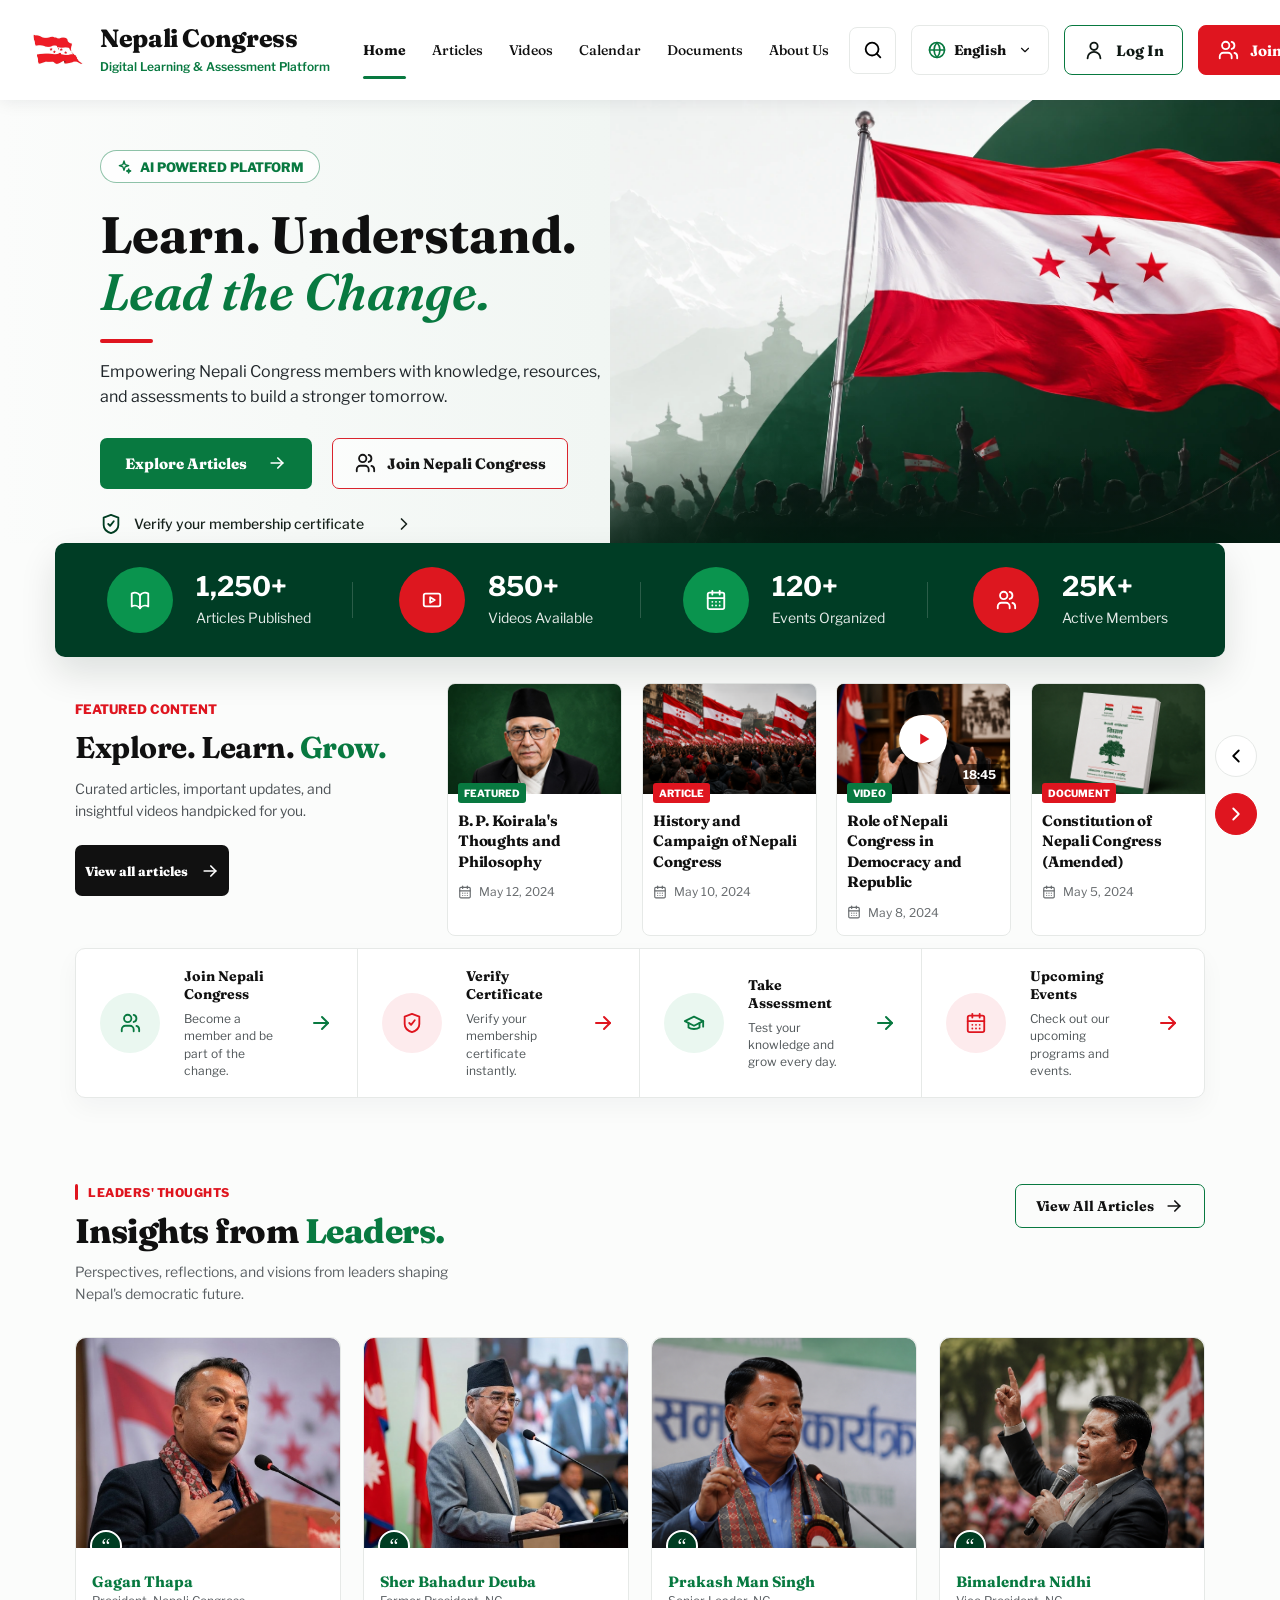
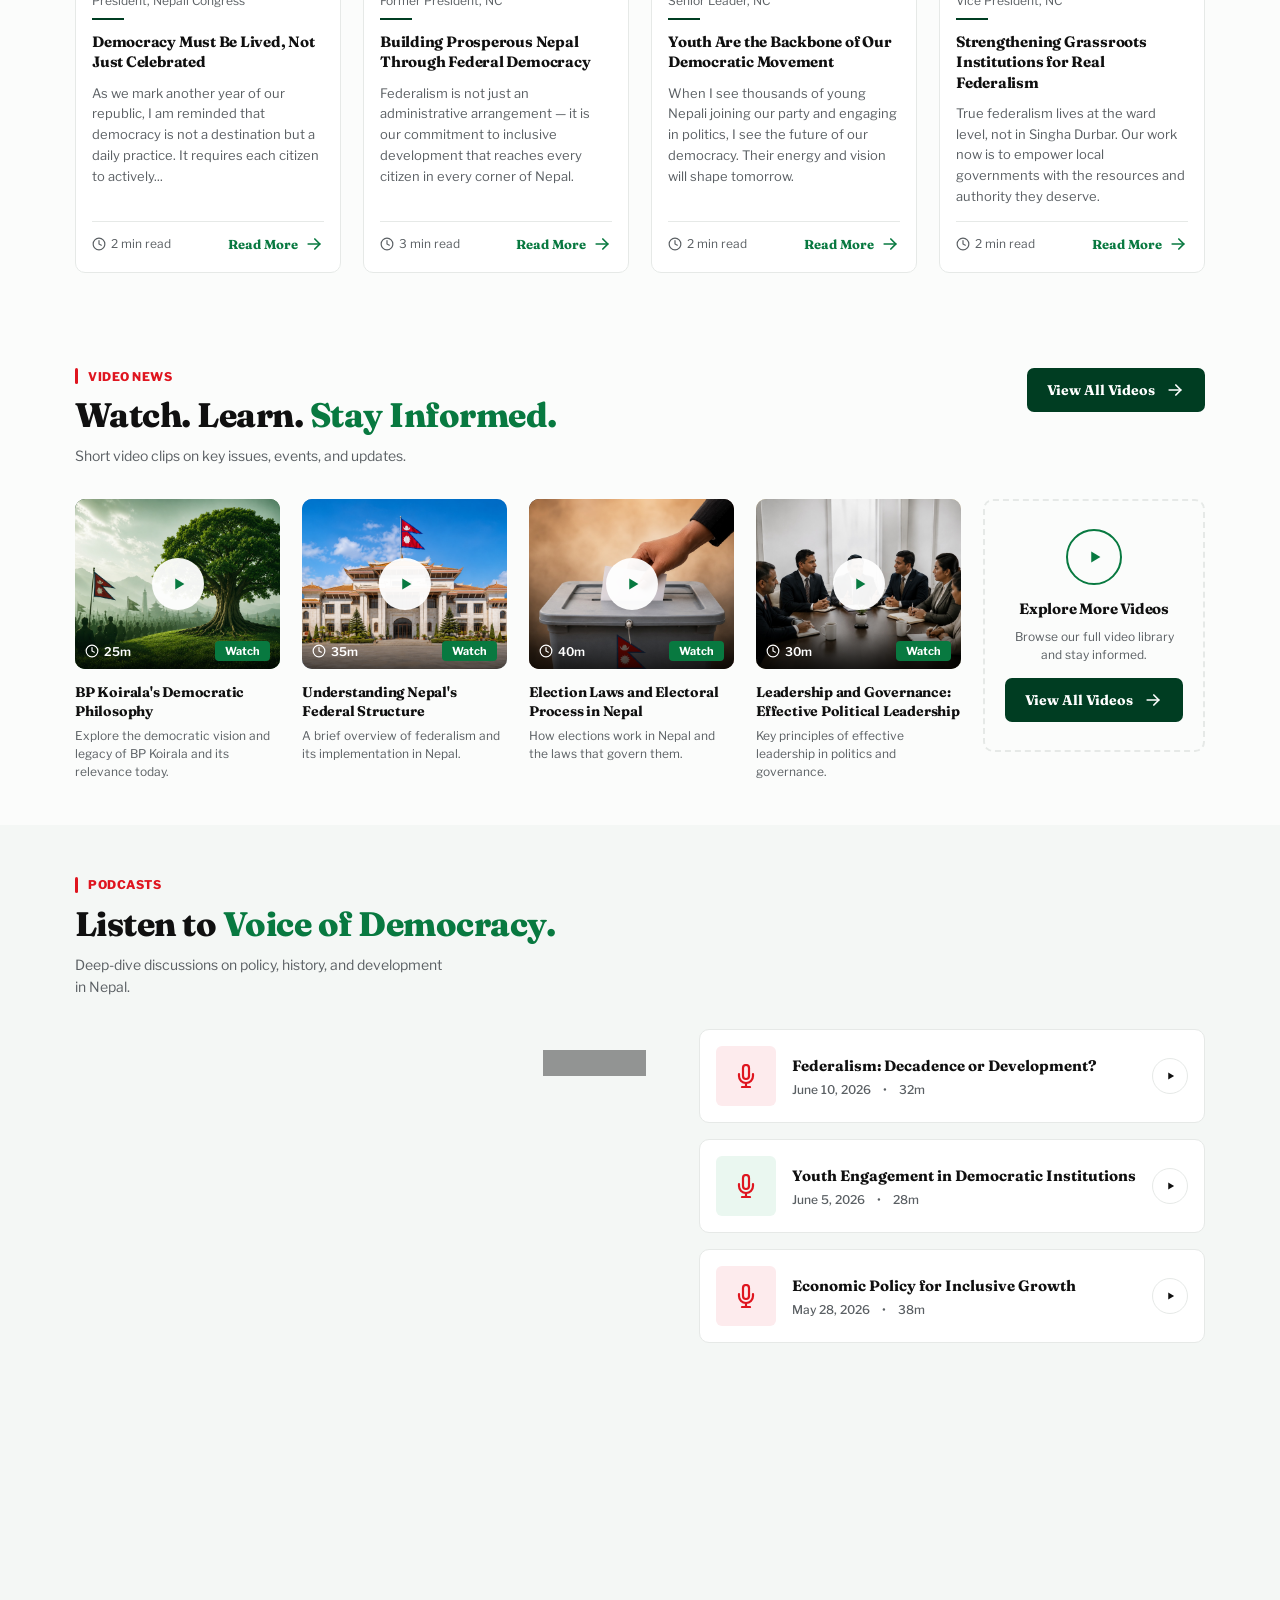
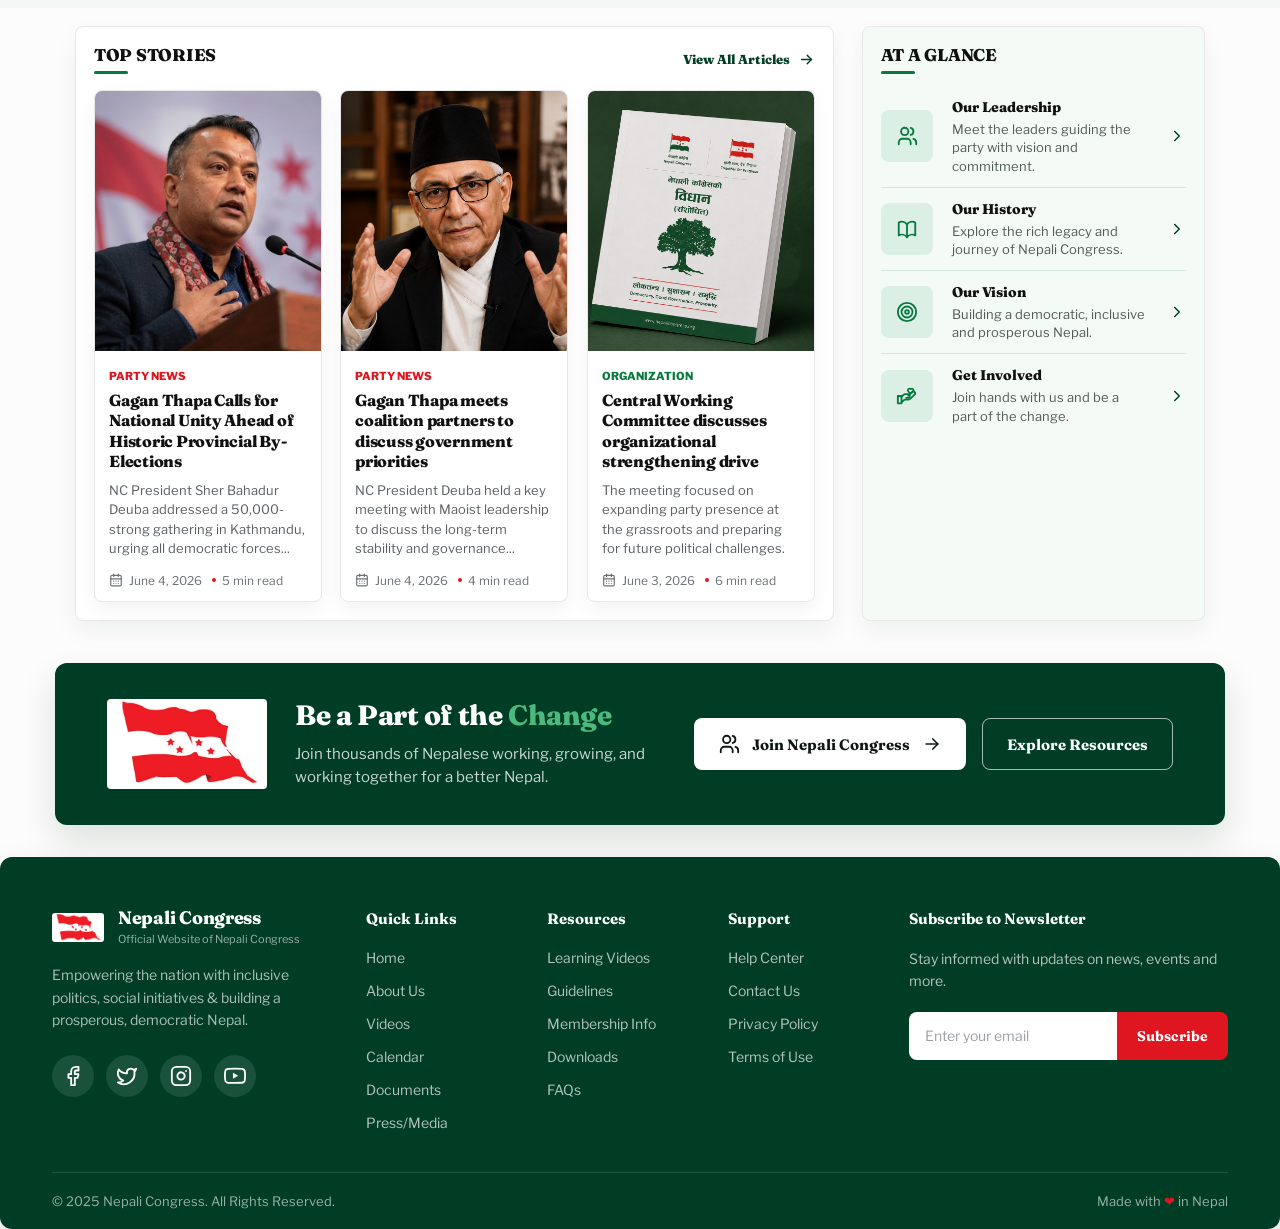
==== commit 92d7aee5: "profile and addd" ====
--- a/index.html
+++ b/index.html
@@ -1,853 +1,1631 @@
-<!DOCTYPE html>
+<!doctype html>
 <html lang="en">
-<head>
-  <meta charset="UTF-8">
-  <meta name="viewport" content="width=device-width, initial-scale=1.0">
-  <title>Nepali Congress Learning Platform</title>
-  <link rel="preload" as="image" href="pics/Nepali-Congress-Flag-browser.jpg">
-  <link rel="preload" as="image" href="pics/hero-browser.webp">
-  <link rel="preload" as="image" href="pics/1stthumnai-browser.jpg">
-  <link rel="stylesheet" href="styles.css">
-  <script src="translator.js" defer></script>
-  <script src="script.js" defer></script>
-</head>
-<body>
-  <svg class="svg-sprite" aria-hidden="true" focusable="false">
-    <symbol id="icon-search" viewBox="0 0 24 24">
-      <circle cx="11" cy="11" r="7"></circle>
-      <path d="m20 20-4-4"></path>
-    </symbol>
-    <symbol id="icon-globe" viewBox="0 0 24 24">
-      <circle cx="12" cy="12" r="10"></circle>
-      <line x1="2" y1="12" x2="22" y2="12"></line>
-      <path d="M12 2a15.3 15.3 0 0 1 4 10 15.3 15.3 0 0 1-4 10 15.3 15.3 0 0 1-4-10 15.3 15.3 0 0 1 4-10z"></path>
-    </symbol>
-    <symbol id="icon-podcast" viewBox="0 0 24 24">
-      <path d="M12 1a3 3 0 0 0-3 3v8a3 3 0 0 0 6 0V4a3 3 0 0 0-3-3z"></path>
-      <path d="M19 10v2a7 7 0 0 1-14 0v-2"></path>
-      <line x1="12" y1="19" x2="12" y2="23"></line>
-      <line x1="8" y1="23" x2="16" y2="23"></line>
-    </symbol>
-    <symbol id="icon-pause-fill" viewBox="0 0 24 24">
-      <rect x="6" y="4" width="4" height="16" rx="1" fill="currentColor" stroke="none"></rect>
-      <rect x="14" y="4" width="4" height="16" rx="1" fill="currentColor" stroke="none"></rect>
-    </symbol>
-    <symbol id="icon-user" viewBox="0 0 24 24">
-      <circle cx="12" cy="8" r="4"></circle>
-      <path d="M5 21a7 7 0 0 1 14 0"></path>
-    </symbol>
-    <symbol id="icon-users" viewBox="0 0 24 24">
-      <path d="M16 21v-2a4 4 0 0 0-4-4H7a4 4 0 0 0-4 4v2"></path>
-      <circle cx="9.5" cy="7" r="4"></circle>
-      <path d="M22 21v-2a4 4 0 0 0-3-3.87"></path>
-      <path d="M16 3.13a4 4 0 0 1 0 7.75"></path>
-    </symbol>
-    <symbol id="icon-shield-check" viewBox="0 0 24 24">
-      <path d="M20 13c0 5-3.5 7.5-8 9-4.5-1.5-8-4-8-9V5l8-3 8 3v8Z"></path>
-      <path d="m9 12 2 2 4-5"></path>
-    </symbol>
-    <symbol id="icon-book-open" viewBox="0 0 24 24">
-      <path d="M12 7v14"></path>
-      <path d="M3 5a7 7 0 0 1 9 2 7 7 0 0 1 9-2v14a7 7 0 0 0-9 2 7 7 0 0 0-9-2V5Z"></path>
-    </symbol>
-    <symbol id="icon-play-square" viewBox="0 0 24 24">
-      <rect x="3" y="5" width="18" height="14" rx="2"></rect>
-      <path d="m10 9 5 3-5 3V9Z"></path>
-    </symbol>
-    <symbol id="icon-calendar" viewBox="0 0 24 24">
-      <path d="M8 2v4"></path>
-      <path d="M16 2v4"></path>
-      <rect x="3" y="4" width="18" height="18" rx="2"></rect>
-      <path d="M3 10h18"></path>
-      <path d="M8 14h.01"></path>
-      <path d="M12 14h.01"></path>
-      <path d="M16 14h.01"></path>
-      <path d="M8 18h.01"></path>
-      <path d="M12 18h.01"></path>
-      <path d="M16 18h.01"></path>
-    </symbol>
-    <symbol id="icon-graduation-cap" viewBox="0 0 24 24">
-      <path d="m22 10-10-5-10 5 10 5 10-5Z"></path>
-      <path d="M6 12v5c3 2 9 2 12 0v-5"></path>
-      <path d="M22 10v6"></path>
-    </symbol>
-    <symbol id="icon-arrow-right" viewBox="0 0 24 24">
-      <path d="M5 12h14"></path>
-      <path d="m13 6 6 6-6 6"></path>
-    </symbol>
-    <symbol id="icon-chevron-right" viewBox="0 0 24 24">
-      <path d="m9 18 6-6-6-6"></path>
-    </symbol>
-    <symbol id="icon-chevron-left" viewBox="0 0 24 24">
-      <path d="m15 18-6-6 6-6"></path>
-    </symbol>
-    <symbol id="icon-sparkle" viewBox="0 0 24 24">
-      <path d="m12 3 1.7 5.3L19 10l-5.3 1.7L12 17l-1.7-5.3L5 10l5.3-1.7L12 3Z"></path>
-      <path d="m19 15 .8 2.2L22 18l-2.2.8L19 21l-.8-2.2L16 18l2.2-.8L19 15Z"></path>
-    </symbol>
-    <symbol id="icon-play-fill" viewBox="0 0 24 24">
-      <path d="m9 6 10 6-10 6V6Z" fill="currentColor" stroke="none"></path>
-    </symbol>
-    <symbol id="icon-clock" viewBox="0 0 24 24">
-      <circle cx="12" cy="12" r="10"></circle>
-      <polyline points="12 6 12 12 16 14"></polyline>
-    </symbol>
-    <symbol id="icon-facebook" viewBox="0 0 24 24">
-      <path d="M18 2h-3a5 5 0 0 0-5 5v3H7v4h3v8h4v-8h3l1-4h-4V7a1 1 0 0 1 1-1h3z"></path>
-    </symbol>
-    <symbol id="icon-twitter" viewBox="0 0 24 24">
-      <path d="M22 4s-.7 2.1-2 3.4c1.6 10-9.4 17.3-18 11.6 2.2.1 4.4-.6 6-2C3 15.5.5 9.6 3 5c2.2 2.6 5.6 4.1 9 4-.9-4.2 4-6.6 7-3.8 1.1 0 3-1.2 3-1.2z"></path>
-    </symbol>
-    <symbol id="icon-instagram" viewBox="0 0 24 24">
-      <rect x="2" y="2" width="20" height="20" rx="5" ry="5"></rect>
-      <path d="M16 11.37A4 4 0 1 1 12.63 8 4 4 0 0 1 16 11.37z"></path>
-      <line x1="17.5" y1="6.5" x2="17.51" y2="6.5"></line>
-    </symbol>
-    <symbol id="icon-youtube" viewBox="0 0 24 24">
-      <path d="M22.54 6.42a2.78 2.78 0 0 0-1.95-1.96C18.88 4 12 4 12 4s-6.88 0-8.59.46a2.78 2.78 0 0 0-1.95 1.96A29 29 0 0 0 1 11.75a29 29 0 0 0 .46 5.33A2.78 2.78 0 0 0 3.41 19.1C5.12 19.56 12 19.56 12 19.56s6.88 0 8.59-.46a2.78 2.78 0 0 0 1.95-1.95 29 29 0 0 0 .46-5.25 29 29 0 0 0-.46-5.33z"></path>
-      <polygon points="9.75 15.02 15.5 11.75 9.75 8.48 9.75 15.02" fill="currentColor" stroke="none"></polygon>
-    </symbol>
-    <symbol id="icon-target" viewBox="0 0 24 24">
-      <circle cx="12" cy="12" r="10"></circle>
-      <circle cx="12" cy="12" r="6"></circle>
-      <circle cx="12" cy="12" r="2"></circle>
-    </symbol>
-    <symbol id="icon-hand-heart" viewBox="0 0 24 24">
-      <path d="M11 14h2a2 2 0 1 0 0-4h-3c-.6 0-1.1.2-1.6.6L6 13"></path>
-      <path d="m7 18 1.6-1.4c.4-.4 1-.6 1.6-.6H13c1 0 2-.4 2.7-1.1l4.6-4.4a2 2 0 0 0-2.8-2.9l-4.2 4"></path>
-      <path d="M2 12h4v8H2z"></path>
-      <path d="M16 4.5c1.2-1.2 3.1-.4 3.1 1.3 0 2-3.1 3.7-3.1 3.7S12.9 7.8 12.9 5.8c0-1.7 2-2.5 3.1-1.3Z"></path>
-    </symbol>
-  </svg>
-
-  <header class="site-header">
-    <a class="brand" href="#" aria-label="Nepali Congress home">
-      <img class="brand-flag" src="pics/Nepali-Congress-Flag-browser.jpg" alt="Nepali Congress flag" width="900" height="506" loading="eager" fetchpriority="high">
-      <div>
-        <div class="brand-title" data-trn="brand.title">नेपाली कांग्रेस</div>
-        <div class="brand-subtitle" data-trn="brand.subtitle">Digital Learning &amp; Assessment Platform</div>
+  <head>
+    <meta charset="UTF-8" />
+    <meta name="viewport" content="width=device-width, initial-scale=1.0" />
+    <title>Nepali Congress Learning Platform</title>
+    <link
+      rel="preload"
+      as="image"
+      href="pics/Nepali-Congress-Flag-browser.jpg"
+    />
+    <link rel="preload" as="image" href="pics/hero-browser.webp" />
+    <link rel="preload" as="image" href="pics/1stthumnai-browser.jpg" />
+    <link rel="preconnect" href="https://fonts.googleapis.com" />
+    <link rel="preconnect" href="https://fonts.gstatic.com" crossorigin />
+    <link
+      rel="stylesheet"
+      href="https://fonts.googleapis.com/css2?family=Fraunces:ital,opsz,wght@0,9..144,400..900;1,9..144,400..600&family=Libre+Franklin:wght@400;500;600;700&family=Mukta:wght@400;500;600;700;800&display=swap"
+    />
+    <link rel="stylesheet" href="styles.css" />
+    <script src="translator.js" defer></script>
+    <script src="script.js" defer></script>
+  </head>
+  <body>
+    <svg class="svg-sprite" aria-hidden="true" focusable="false">
+      <symbol id="icon-search" viewBox="0 0 24 24">
+        <circle cx="11" cy="11" r="7"></circle>
+        <path d="m20 20-4-4"></path>
+      </symbol>
+      <symbol id="icon-globe" viewBox="0 0 24 24">
+        <circle cx="12" cy="12" r="10"></circle>
+        <line x1="2" y1="12" x2="22" y2="12"></line>
+        <path
+          d="M12 2a15.3 15.3 0 0 1 4 10 15.3 15.3 0 0 1-4 10 15.3 15.3 0 0 1-4-10 15.3 15.3 0 0 1 4-10z"
+        ></path>
+      </symbol>
+      <symbol id="icon-podcast" viewBox="0 0 24 24">
+        <path d="M12 1a3 3 0 0 0-3 3v8a3 3 0 0 0 6 0V4a3 3 0 0 0-3-3z"></path>
+        <path d="M19 10v2a7 7 0 0 1-14 0v-2"></path>
+        <line x1="12" y1="19" x2="12" y2="23"></line>
+        <line x1="8" y1="23" x2="16" y2="23"></line>
+      </symbol>
+      <symbol id="icon-pause-fill" viewBox="0 0 24 24">
+        <rect
+          x="6"
+          y="4"
+          width="4"
+          height="16"
+          rx="1"
+          fill="currentColor"
+          stroke="none"
+        ></rect>
+        <rect
+          x="14"
+          y="4"
+          width="4"
+          height="16"
+          rx="1"
+          fill="currentColor"
+          stroke="none"
+        ></rect>
+      </symbol>
+      <symbol id="icon-user" viewBox="0 0 24 24">
+        <circle cx="12" cy="8" r="4"></circle>
+        <path d="M5 21a7 7 0 0 1 14 0"></path>
+      </symbol>
+      <symbol id="icon-users" viewBox="0 0 24 24">
+        <path d="M16 21v-2a4 4 0 0 0-4-4H7a4 4 0 0 0-4 4v2"></path>
+        <circle cx="9.5" cy="7" r="4"></circle>
+        <path d="M22 21v-2a4 4 0 0 0-3-3.87"></path>
+        <path d="M16 3.13a4 4 0 0 1 0 7.75"></path>
+      </symbol>
+      <symbol id="icon-shield-check" viewBox="0 0 24 24">
+        <path d="M20 13c0 5-3.5 7.5-8 9-4.5-1.5-8-4-8-9V5l8-3 8 3v8Z"></path>
+        <path d="m9 12 2 2 4-5"></path>
+      </symbol>
+      <symbol id="icon-book-open" viewBox="0 0 24 24">
+        <path d="M12 7v14"></path>
+        <path
+          d="M3 5a7 7 0 0 1 9 2 7 7 0 0 1 9-2v14a7 7 0 0 0-9 2 7 7 0 0 0-9-2V5Z"
+        ></path>
+      </symbol>
+      <symbol id="icon-play-square" viewBox="0 0 24 24">
+        <rect x="3" y="5" width="18" height="14" rx="2"></rect>
+        <path d="m10 9 5 3-5 3V9Z"></path>
+      </symbol>
+      <symbol id="icon-calendar" viewBox="0 0 24 24">
+        <path d="M8 2v4"></path>
+        <path d="M16 2v4"></path>
+        <rect x="3" y="4" width="18" height="18" rx="2"></rect>
+        <path d="M3 10h18"></path>
+        <path d="M8 14h.01"></path>
+        <path d="M12 14h.01"></path>
+        <path d="M16 14h.01"></path>
+        <path d="M8 18h.01"></path>
+        <path d="M12 18h.01"></path>
+        <path d="M16 18h.01"></path>
+      </symbol>
+      <symbol id="icon-graduation-cap" viewBox="0 0 24 24">
+        <path d="m22 10-10-5-10 5 10 5 10-5Z"></path>
+        <path d="M6 12v5c3 2 9 2 12 0v-5"></path>
+        <path d="M22 10v6"></path>
+      </symbol>
+      <symbol id="icon-arrow-right" viewBox="0 0 24 24">
+        <path d="M5 12h14"></path>
+        <path d="m13 6 6 6-6 6"></path>
+      </symbol>
+      <symbol id="icon-chevron-right" viewBox="0 0 24 24">
+        <path d="m9 18 6-6-6-6"></path>
+      </symbol>
+      <symbol id="icon-chevron-left" viewBox="0 0 24 24">
+        <path d="m15 18-6-6 6-6"></path>
+      </symbol>
+      <symbol id="icon-sparkle" viewBox="0 0 24 24">
+        <path
+          d="m12 3 1.7 5.3L19 10l-5.3 1.7L12 17l-1.7-5.3L5 10l5.3-1.7L12 3Z"
+        ></path>
+        <path
+          d="m19 15 .8 2.2L22 18l-2.2.8L19 21l-.8-2.2L16 18l2.2-.8L19 15Z"
+        ></path>
+      </symbol>
+      <symbol id="icon-play-fill" viewBox="0 0 24 24">
+        <path d="m9 6 10 6-10 6V6Z" fill="currentColor" stroke="none"></path>
+      </symbol>
+      <symbol id="icon-clock" viewBox="0 0 24 24">
+        <circle cx="12" cy="12" r="10"></circle>
+        <polyline points="12 6 12 12 16 14"></polyline>
+      </symbol>
+      <symbol id="icon-facebook" viewBox="0 0 24 24">
+        <path
+          d="M18 2h-3a5 5 0 0 0-5 5v3H7v4h3v8h4v-8h3l1-4h-4V7a1 1 0 0 1 1-1h3z"
+        ></path>
+      </symbol>
+      <symbol id="icon-twitter" viewBox="0 0 24 24">
+        <path
+          d="M22 4s-.7 2.1-2 3.4c1.6 10-9.4 17.3-18 11.6 2.2.1 4.4-.6 6-2C3 15.5.5 9.6 3 5c2.2 2.6 5.6 4.1 9 4-.9-4.2 4-6.6 7-3.8 1.1 0 3-1.2 3-1.2z"
+        ></path>
+      </symbol>
+      <symbol id="icon-instagram" viewBox="0 0 24 24">
+        <rect x="2" y="2" width="20" height="20" rx="5" ry="5"></rect>
+        <path d="M16 11.37A4 4 0 1 1 12.63 8 4 4 0 0 1 16 11.37z"></path>
+        <line x1="17.5" y1="6.5" x2="17.51" y2="6.5"></line>
+      </symbol>
+      <symbol id="icon-youtube" viewBox="0 0 24 24">
+        <path
+          d="M22.54 6.42a2.78 2.78 0 0 0-1.95-1.96C18.88 4 12 4 12 4s-6.88 0-8.59.46a2.78 2.78 0 0 0-1.95 1.96A29 29 0 0 0 1 11.75a29 29 0 0 0 .46 5.33A2.78 2.78 0 0 0 3.41 19.1C5.12 19.56 12 19.56 12 19.56s6.88 0 8.59-.46a2.78 2.78 0 0 0 1.95-1.95 29 29 0 0 0 .46-5.25 29 29 0 0 0-.46-5.33z"
+        ></path>
+        <polygon
+          points="9.75 15.02 15.5 11.75 9.75 8.48 9.75 15.02"
+          fill="currentColor"
+          stroke="none"
+        ></polygon>
+      </symbol>
+      <symbol id="icon-target" viewBox="0 0 24 24">
+        <circle cx="12" cy="12" r="10"></circle>
+        <circle cx="12" cy="12" r="6"></circle>
+        <circle cx="12" cy="12" r="2"></circle>
+      </symbol>
+      <symbol id="icon-hand-heart" viewBox="0 0 24 24">
+        <path d="M11 14h2a2 2 0 1 0 0-4h-3c-.6 0-1.1.2-1.6.6L6 13"></path>
+        <path
+          d="m7 18 1.6-1.4c.4-.4 1-.6 1.6-.6H13c1 0 2-.4 2.7-1.1l4.6-4.4a2 2 0 0 0-2.8-2.9l-4.2 4"
+        ></path>
+        <path d="M2 12h4v8H2z"></path>
+        <path
+          d="M16 4.5c1.2-1.2 3.1-.4 3.1 1.3 0 2-3.1 3.7-3.1 3.7S12.9 7.8 12.9 5.8c0-1.7 2-2.5 3.1-1.3Z"
+        ></path>
+      </symbol>
+    </svg>
+
+    <header class="site-header">
+      <a class="brand" href="#" aria-label="Nepali Congress home">
+        <img
+          class="brand-flag"
+          src="pics/Nepali-Congress-Flag-browser.jpg"
+          alt="Nepali Congress flag"
+          width="900"
+          height="506"
+          loading="eager"
+          fetchpriority="high"
+        />
+        <div>
+          <div class="brand-title" data-trn="brand.title">नेपाली कांग्रेस</div>
+          <div class="brand-subtitle" data-trn="brand.subtitle">
+            Digital Learning &amp; Assessment Platform
+          </div>
+        </div>
+      </a>
+
+      <nav class="main-nav" aria-label="Primary navigation">
+        <a class="active" href="#" data-trn="nav.home">Home</a>
+        <a href="#" data-trn="nav.articles">Articles</a>
+        <a href="#" data-trn="nav.videos">Videos</a>
+        <a href="#" data-trn="nav.calendar">Calendar</a>
+        <a href="#" data-trn="nav.documents">Documents</a>
+        <a href="#" data-trn="nav.about">About Us</a>
+      </nav>
+
+      <div class="header-actions">
+        <button class="icon-btn" aria-label="Search" data-trn="btn.search">
+          <svg class="svg-icon" aria-hidden="true" focusable="false">
+            <use href="#icon-search"></use>
+          </svg>
+        </button>
+
+        <!-- Language Selector -->
+        <div class="lang-switcher">
+          <button
+            class="lang-btn"
+            aria-expanded="false"
+            aria-haspopup="true"
+            aria-label="Select Language"
+          >
+            <svg
+              class="svg-icon lang-icon"
+              aria-hidden="true"
+              focusable="false"
+            >
+              <use href="#icon-globe"></use>
+            </svg>
+            <span class="lang-label">English</span>
+            <svg
+              class="svg-icon chevron-icon"
+              aria-hidden="true"
+              focusable="false"
+            >
+              <use href="#icon-chevron-right"></use>
+            </svg>
+          </button>
+          <ul class="lang-dropdown">
+            <li><button data-lang-select="en">English</button></li>
+            <li><button data-lang-select="ne">नेपाली</button></li>
+          </ul>
+        </div>
+
+        <a class="outline-btn" href="profile.html">
+          <svg class="svg-icon" aria-hidden="true" focusable="false">
+            <use href="#icon-user"></use>
+          </svg>
+          <span data-trn="btn.login">Log In</span>
+        </a>
+        <button class="primary-btn">
+          <svg class="svg-icon" aria-hidden="true" focusable="false">
+            <use href="#icon-users"></use>
+          </svg>
+          <span data-trn="btn.join">Join Now</span>
+        </button>
       </div>
-    </a>
-
-    <nav class="main-nav" aria-label="Primary navigation">
-      <a class="active" href="#" data-trn="nav.home">Home</a>
-      <a href="#" data-trn="nav.articles">Articles</a>
-      <a href="#" data-trn="nav.videos">Videos</a>
-      <a href="#" data-trn="nav.calendar">Calendar</a>
-      <a href="#" data-trn="nav.documents">Documents</a>
-      <a href="#" data-trn="nav.about">About Us</a>
-    </nav>
-
-    <div class="header-actions">
-      <button class="icon-btn" aria-label="Search" data-trn="btn.search">
-        <svg class="svg-icon" aria-hidden="true" focusable="false"><use href="#icon-search"></use></svg>
-      </button>
-
-      <!-- Language Selector -->
-      <div class="lang-switcher">
-        <button class="lang-btn" aria-expanded="false" aria-haspopup="true" aria-label="Select Language">
-          <svg class="svg-icon lang-icon" aria-hidden="true" focusable="false"><use href="#icon-globe"></use></svg>
-          <span class="lang-label">English</span>
-          <svg class="svg-icon chevron-icon" aria-hidden="true" focusable="false"><use href="#icon-chevron-right"></use></svg>
-        </button>
-        <ul class="lang-dropdown">
-          <li><button data-lang-select="en">English</button></li>
-          <li><button data-lang-select="ne">नेपाली</button></li>
-        </ul>
-      </div>
-
-      <button class="outline-btn">
-        <svg class="svg-icon" aria-hidden="true" focusable="false"><use href="#icon-user"></use></svg>
-        <span data-trn="btn.login">Log In</span>
-      </button>
-      <button class="primary-btn">
-        <svg class="svg-icon" aria-hidden="true" focusable="false"><use href="#icon-users"></use></svg>
-        <span data-trn="btn.join">Join Now</span>
-      </button>
-    </div>
-  </header>
-
-  <main>
-    <section class="hero">
-      <div class="hero-copy">
-        <div class="eyebrow">
-          <svg class="svg-icon sparkle-icon" aria-hidden="true" focusable="false"><use href="#icon-sparkle"></use></svg>
-          <span data-trn="hero.eyebrow">AI POWERED PLATFORM</span>
-        </div>
-        <h1 data-trn="hero.title">
-          <span>Learn. Understand.</span>
-          <strong>Lead the Change.</strong>
-        </h1>
-        <div class="red-mark" aria-hidden="true"></div>
-        <p data-trn="hero.desc">Empowering Nepali Congress members with knowledge, resources, and assessments to build a stronger tomorrow.</p>
-
-        <div class="hero-actions">
-          <a class="primary-link" href="#">
-            <span data-trn="hero.explore">Explore Articles</span>
-            <svg class="svg-icon arrow-icon" aria-hidden="true" focusable="false"><use href="#icon-arrow-right"></use></svg>
+    </header>
+
+    <main>
+      <section class="hero">
+        <div class="hero-copy">
+          <div class="eyebrow">
+            <svg
+              class="svg-icon sparkle-icon"
+              aria-hidden="true"
+              focusable="false"
+            >
+              <use href="#icon-sparkle"></use>
+            </svg>
+            <span data-trn="hero.eyebrow">AI POWERED PLATFORM</span>
+          </div>
+          <h1 data-trn="hero.title">
+            <span>Learn. Understand.</span>
+            <strong>Lead the Change.</strong>
+          </h1>
+          <div class="red-mark" aria-hidden="true"></div>
+          <p data-trn="hero.desc">
+            Empowering Nepali Congress members with knowledge, resources, and
+            assessments to build a stronger tomorrow.
+          </p>
+
+          <div class="hero-actions">
+            <a class="primary-link" href="#">
+              <span data-trn="hero.explore">Explore Articles</span>
+              <svg
+                class="svg-icon arrow-icon"
+                aria-hidden="true"
+                focusable="false"
+              >
+                <use href="#icon-arrow-right"></use>
+              </svg>
+            </a>
+            <a class="secondary-link" href="#">
+              <svg class="svg-icon" aria-hidden="true" focusable="false">
+                <use href="#icon-users"></use>
+              </svg>
+              <span data-trn="hero.join">Join Nepali Congress</span>
+            </a>
+          </div>
+
+          <a class="verify-link" href="#">
+            <svg
+              class="svg-icon shield-check-icon"
+              aria-hidden="true"
+              focusable="false"
+            >
+              <use href="#icon-shield-check"></use>
+            </svg>
+            <span data-trn="hero.verify"
+              >Verify your membership certificate</span
+            >
+            <svg
+              class="svg-icon chevron-icon"
+              aria-hidden="true"
+              focusable="false"
+            >
+              <use href="#icon-chevron-right"></use>
+            </svg>
           </a>
-          <a class="secondary-link" href="#">
-            <svg class="svg-icon" aria-hidden="true" focusable="false"><use href="#icon-users"></use></svg>
-            <span data-trn="hero.join">Join Nepali Congress</span>
+        </div>
+
+        <div class="hero-art" aria-label="Hero image">
+          <img
+            class="hero-image"
+            src="pics/hero-browser.webp"
+            alt="Nepali Congress rally illustration"
+            width="1717"
+            height="916"
+            loading="eager"
+            fetchpriority="high"
+          />
+        </div>
+      </section>
+
+      <section class="stats" aria-label="Platform statistics">
+        <div class="stat-item">
+          <div class="stat-icon green">
+            <svg class="svg-icon" aria-hidden="true" focusable="false">
+              <use href="#icon-book-open"></use>
+            </svg>
+          </div>
+          <div>
+            <strong data-trn="stats.articles_num">1,250+</strong>
+            <span data-trn="stats.articles_text">Articles Published</span>
+          </div>
+        </div>
+        <div class="stat-divider"></div>
+        <div class="stat-item">
+          <div class="stat-icon red">
+            <svg class="svg-icon" aria-hidden="true" focusable="false">
+              <use href="#icon-play-square"></use>
+            </svg>
+          </div>
+          <div>
+            <strong data-trn="stats.videos_num">850+</strong>
+            <span data-trn="stats.videos_text">Videos Available</span>
+          </div>
+        </div>
+        <div class="stat-divider"></div>
+        <div class="stat-item">
+          <div class="stat-icon green">
+            <svg class="svg-icon" aria-hidden="true" focusable="false">
+              <use href="#icon-calendar"></use>
+            </svg>
+          </div>
+          <div>
+            <strong data-trn="stats.events_num">120+</strong>
+            <span data-trn="stats.events_text">Events Organized</span>
+          </div>
+        </div>
+        <div class="stat-divider"></div>
+        <div class="stat-item">
+          <div class="stat-icon red">
+            <svg class="svg-icon" aria-hidden="true" focusable="false">
+              <use href="#icon-users"></use>
+            </svg>
+          </div>
+          <div>
+            <strong data-trn="stats.members_num">25K+</strong>
+            <span data-trn="stats.members_text">Active Members</span>
+          </div>
+        </div>
+      </section>
+
+      <section class="featured-section">
+        <div class="section-intro">
+          <span class="section-kicker" data-trn="featured.kicker"
+            >FEATURED CONTENT</span
+          >
+          <h2 data-trn="featured.heading">
+            Explore. Learn. <strong>Grow.</strong>
+          </h2>
+          <p data-trn="featured.sub">
+            Curated articles, important updates, and insightful videos
+            handpicked for you.
+          </p>
+          <a class="dark-link" href="#">
+            <span data-trn="featured.view_all">View all articles</span>
+            <svg
+              class="svg-icon arrow-icon"
+              aria-hidden="true"
+              focusable="false"
+            >
+              <use href="#icon-arrow-right"></use>
+            </svg>
           </a>
         </div>
 
-        <a class="verify-link" href="#">
-          <svg class="svg-icon shield-check-icon" aria-hidden="true" focusable="false"><use href="#icon-shield-check"></use></svg>
-          <span data-trn="hero.verify">Verify your membership certificate</span>
-          <svg class="svg-icon chevron-icon" aria-hidden="true" focusable="false"><use href="#icon-chevron-right"></use></svg>
+        <div class="content-row">
+          <article class="content-card">
+            <div class="card-image card-photo">
+              <img
+                src="pics/1stthumnai-browser.jpg"
+                alt="B. P. Koirala portrait thumbnail"
+                width="1536"
+                height="1024"
+                loading="eager"
+                fetchpriority="high"
+              />
+            </div>
+            <span class="badge green-badge" data-trn="featured.badge_featured"
+              >FEATURED</span
+            >
+            <div class="card-body">
+              <h3 data-trn="featured.card1_title">
+                बि. पी. कोइरालाको विचार र दर्शन
+              </h3>
+              <time datetime="2024-05-12">
+                <svg
+                  class="svg-icon small-icon"
+                  aria-hidden="true"
+                  focusable="false"
+                >
+                  <use href="#icon-calendar"></use>
+                </svg>
+                <span data-trn="featured.card1_date">May 12, 2024</span>
+              </time>
+            </div>
+          </article>
+
+          <article class="content-card">
+            <div class="card-image image-placeholder red-tint">
+              <img
+                src="pics/secondthumn.png"
+                alt="Nepali Congress crowd thumbnail"
+                width="1536"
+                height="1024"
+                loading="eager"
+              />
+            </div>
+            <span class="badge red-badge" data-trn="featured.badge_article"
+              >ARTICLE</span
+            >
+            <div class="card-body">
+              <h3 data-trn="featured.card2_title">
+                नेपाली कांग्रेसको इतिहास र अभियान
+              </h3>
+              <time datetime="2024-05-10">
+                <svg
+                  class="svg-icon small-icon"
+                  aria-hidden="true"
+                  focusable="false"
+                >
+                  <use href="#icon-calendar"></use>
+                </svg>
+                <span data-trn="featured.card2_date">May 10, 2024</span>
+              </time>
+            </div>
+          </article>
+
+          <article class="content-card video-card">
+            <div class="card-image card-photo dark-tint">
+              <img
+                src="pics/third-webp.webp"
+                alt="Nepali Congress interview thumbnail"
+                width="1536"
+                height="1024"
+                loading="eager"
+              />
+              <button class="play-button" aria-label="Play video">
+                <svg
+                  class="svg-icon play-fill-icon"
+                  aria-hidden="true"
+                  focusable="false"
+                >
+                  <use href="#icon-play-fill"></use>
+                </svg>
+              </button>
+              <span class="duration">18:45</span>
+            </div>
+            <span class="badge green-badge" data-trn="featured.badge_video"
+              >VIDEO</span
+            >
+            <div class="card-body">
+              <h3 data-trn="featured.card3_title">
+                लोकतन्त्र र गणतन्त्रमा नेपाली कांग्रेसको भूमिका
+              </h3>
+              <time datetime="2024-05-08">
+                <svg
+                  class="svg-icon small-icon"
+                  aria-hidden="true"
+                  focusable="false"
+                >
+                  <use href="#icon-calendar"></use>
+                </svg>
+                <span data-trn="featured.card3_date">May 8, 2024</span>
+              </time>
+            </div>
+          </article>
+
+          <article class="content-card">
+            <div class="card-image image-placeholder document-tint">
+              <img
+                src="pics/forththum-webp.webp"
+                alt="Nepali Congress document thumbnail"
+                width="1536"
+                height="1024"
+                loading="eager"
+              />
+            </div>
+            <span class="badge red-badge" data-trn="featured.badge_document"
+              >DOCUMENT</span
+            >
+            <div class="card-body">
+              <h3 data-trn="featured.card4_title">
+                नेपाली कांग्रेसको विधान (संशोधित)
+              </h3>
+              <time datetime="2024-05-05">
+                <svg
+                  class="svg-icon small-icon"
+                  aria-hidden="true"
+                  focusable="false"
+                >
+                  <use href="#icon-calendar"></use>
+                </svg>
+                <span data-trn="featured.card4_date">May 5, 2024</span>
+              </time>
+            </div>
+          </article>
+        </div>
+
+        <div class="carousel-controls" aria-label="Featured carousel controls">
+          <button class="carousel-btn previous" aria-label="Previous">
+            <svg class="svg-icon" aria-hidden="true" focusable="false">
+              <use href="#icon-chevron-left"></use>
+            </svg>
+          </button>
+          <button class="carousel-btn next" aria-label="Next">
+            <svg class="svg-icon" aria-hidden="true" focusable="false">
+              <use href="#icon-chevron-right"></use>
+            </svg>
+          </button>
+        </div>
+      </section>
+
+      <section class="quick-actions" aria-label="Quick actions">
+        <a href="#" class="quick-action">
+          <div class="quick-icon green-soft">
+            <svg class="svg-icon" aria-hidden="true" focusable="false">
+              <use href="#icon-users"></use>
+            </svg>
+          </div>
+          <div>
+            <strong data-trn="actions.join_title">Join Nepali Congress</strong>
+            <span data-trn="actions.join_desc"
+              >Become a member and be part of the change.</span
+            >
+          </div>
+          <svg
+            class="svg-icon quick-arrow green-arrow"
+            aria-hidden="true"
+            focusable="false"
+          >
+            <use href="#icon-arrow-right"></use>
+          </svg>
+        </a>
+
+        <a href="#" class="quick-action">
+          <div class="quick-icon red-soft">
+            <svg class="svg-icon" aria-hidden="true" focusable="false">
+              <use href="#icon-shield-check"></use>
+            </svg>
+          </div>
+          <div>
+            <strong data-trn="actions.verify_title">Verify Certificate</strong>
+            <span data-trn="actions.verify_desc"
+              >Verify your membership certificate instantly.</span
+            >
+          </div>
+          <svg
+            class="svg-icon quick-arrow red-arrow"
+            aria-hidden="true"
+            focusable="false"
+          >
+            <use href="#icon-arrow-right"></use>
+          </svg>
+        </a>
+
+        <a href="#" class="quick-action">
+          <div class="quick-icon green-soft">
+            <svg class="svg-icon" aria-hidden="true" focusable="false">
+              <use href="#icon-graduation-cap"></use>
+            </svg>
+          </div>
+          <div>
+            <strong data-trn="actions.assess_title">Take Assessment</strong>
+            <span data-trn="actions.assess_desc"
+              >Test your knowledge and grow every day.</span
+            >
+          </div>
+          <svg
+            class="svg-icon quick-arrow green-arrow"
+            aria-hidden="true"
+            focusable="false"
+          >
+            <use href="#icon-arrow-right"></use>
+          </svg>
+        </a>
+
+        <a href="#" class="quick-action">
+          <div class="quick-icon red-soft">
+            <svg class="svg-icon" aria-hidden="true" focusable="false">
+              <use href="#icon-calendar"></use>
+            </svg>
+          </div>
+          <div>
+            <strong data-trn="actions.events_title">Upcoming Events</strong>
+            <span data-trn="actions.events_desc"
+              >Check out our upcoming programs and events.</span
+            >
+          </div>
+          <svg
+            class="svg-icon quick-arrow red-arrow"
+            aria-hidden="true"
+            focusable="false"
+          >
+            <use href="#icon-arrow-right"></use>
+          </svg>
+        </a>
+      </section>
+    </main>
+
+    <!-- Leaders' Thoughts -->
+    <section class="leaders-section">
+      <div class="section-top">
+        <div class="section-top-left">
+          <p class="lv-kicker" data-trn="leaders.kicker">LEADERS' THOUGHTS</p>
+          <h2 class="lv-heading" data-trn="leaders.heading">
+            Insights from <strong>Leaders.</strong>
+          </h2>
+          <p class="lv-sub" data-trn="leaders.sub">
+            Perspectives, reflections, and visions from leaders shaping Nepal's
+            democratic future.
+          </p>
+        </div>
+        <a href="#" class="view-all-outline-btn">
+          <span data-trn="btn.view_all_articles">View All Articles</span>
+          <svg class="svg-icon arrow-icon" aria-hidden="true" focusable="false">
+            <use href="#icon-arrow-right"></use>
+          </svg>
         </a>
       </div>
 
-      <div class="hero-art" aria-label="Hero image">
-        <img class="hero-image" src="pics/hero-browser.webp" alt="Nepali Congress rally illustration" width="1717" height="916" loading="eager" fetchpriority="high">
+      <div class="leaders-grid">
+        <article class="leader-card">
+          <div class="leader-photo lp-1">
+            <span class="quote-bubble" aria-hidden="true">&#8220;</span>
+          </div>
+          <div class="leader-body">
+            <div class="leader-meta">
+              <strong class="leader-name" data-trn="leaders.leader1.name"
+                >Gagan Thapa</strong
+              >
+              <span class="leader-title" data-trn="leaders.leader1.title"
+                >President, Nepali Congress</span
+              >
+              <div class="leader-divider"></div>
+            </div>
+            <h3 data-trn="leaders.leader1.heading">
+              Democracy Must Be Lived, Not Just Celebrated
+            </h3>
+            <p data-trn="leaders.leader1.quote">
+              As we mark another year of our republic, I am reminded that
+              democracy is not a destination but a daily practice. It requires
+              each citizen to actively...
+            </p>
+            <div class="leader-footer">
+              <span class="read-time"
+                ><svg
+                  class="svg-icon small-icon"
+                  aria-hidden="true"
+                  focusable="false"
+                >
+                  <use href="#icon-clock"></use>
+                </svg>
+                <span data-trn="leaders.leader1.read">2 min read</span></span
+              >
+              <a href="profile.html" class="read-more-link"
+                ><span data-trn="btn.read_more">Read More</span>
+                <svg
+                  class="svg-icon arrow-icon"
+                  aria-hidden="true"
+                  focusable="false"
+                >
+                  <use href="#icon-arrow-right"></use></svg
+              ></a>
+            </div>
+          </div>
+        </article>
+
+        <article class="leader-card">
+          <div class="leader-photo lp-2">
+            <span class="quote-bubble" aria-hidden="true">&#8220;</span>
+          </div>
+          <div class="leader-body">
+            <div class="leader-meta">
+              <strong class="leader-name" data-trn="leaders.leader2.name"
+                >Sher Bahadur Deuba</strong
+              >
+              <span class="leader-title" data-trn="leaders.leader2.title"
+                >Former President, NC</span
+              >
+              <div class="leader-divider"></div>
+            </div>
+            <h3 data-trn="leaders.leader2.heading">
+              Building Prosperous Nepal Through Federal Democracy
+            </h3>
+            <p data-trn="leaders.leader2.quote">
+              Federalism is not just an administrative arrangement — it is our
+              commitment to inclusive development that reaches every citizen in
+              every corner of Nepal.
+            </p>
+            <div class="leader-footer">
+              <span class="read-time"
+                ><svg
+                  class="svg-icon small-icon"
+                  aria-hidden="true"
+                  focusable="false"
+                >
+                  <use href="#icon-clock"></use>
+                </svg>
+                <span data-trn="leaders.leader2.read">3 min read</span></span
+              >
+              <a href="profile.html" class="read-more-link"
+                ><span data-trn="btn.read_more">Read More</span>
+                <svg
+                  class="svg-icon arrow-icon"
+                  aria-hidden="true"
+                  focusable="false"
+                >
+                  <use href="#icon-arrow-right"></use></svg
+              ></a>
+            </div>
+          </div>
+        </article>
+
+        <article class="leader-card">
+          <div class="leader-photo lp-3">
+            <span class="quote-bubble" aria-hidden="true">&#8220;</span>
+          </div>
+          <div class="leader-body">
+            <div class="leader-meta">
+              <strong class="leader-name" data-trn="leaders.leader3.name"
+                >Prakash Man Singh</strong
+              >
+              <span class="leader-title" data-trn="leaders.leader3.title"
+                >Senior Leader, NC</span
+              >
+              <div class="leader-divider"></div>
+            </div>
+            <h3 data-trn="leaders.leader3.heading">
+              Youth Are the Backbone of Our Democratic Movement
+            </h3>
+            <p data-trn="leaders.leader3.quote">
+              When I see thousands of young Nepali joining our party and
+              engaging in politics, I see the future of our democracy. Their
+              energy and vision will shape tomorrow.
+            </p>
+            <div class="leader-footer">
+              <span class="read-time"
+                ><svg
+                  class="svg-icon small-icon"
+                  aria-hidden="true"
+                  focusable="false"
+                >
+                  <use href="#icon-clock"></use>
+                </svg>
+                <span data-trn="leaders.leader3.read">2 min read</span></span
+              >
+              <a href="profile.html" class="read-more-link"
+                ><span data-trn="btn.read_more">Read More</span>
+                <svg
+                  class="svg-icon arrow-icon"
+                  aria-hidden="true"
+                  focusable="false"
+                >
+                  <use href="#icon-arrow-right"></use></svg
+              ></a>
+            </div>
+          </div>
+        </article>
+
+        <article class="leader-card">
+          <div class="leader-photo lp-4">
+            <span class="quote-bubble" aria-hidden="true">&#8220;</span>
+          </div>
+          <div class="leader-body">
+            <div class="leader-meta">
+              <strong class="leader-name" data-trn="leaders.leader4.name"
+                >Bimalendra Nidhi</strong
+              >
+              <span class="leader-title" data-trn="leaders.leader4.title"
+                >Vice President, NC</span
+              >
+              <div class="leader-divider"></div>
+            </div>
+            <h3 data-trn="leaders.leader4.heading">
+              Strengthening Grassroots Institutions for Real Federalism
+            </h3>
+            <p data-trn="leaders.leader4.quote">
+              True federalism lives at the ward level, not in Singha Durbar. Our
+              work now is to empower local governments with the resources and
+              authority they deserve.
+            </p>
+            <div class="leader-footer">
+              <span class="read-time"
+                ><svg
+                  class="svg-icon small-icon"
+                  aria-hidden="true"
+                  focusable="false"
+                >
+                  <use href="#icon-clock"></use>
+                </svg>
+                <span data-trn="leaders.leader4.read">2 min read</span></span
+              >
+              <a href="profile.html" class="read-more-link"
+                ><span data-trn="btn.read_more">Read More</span>
+                <svg
+                  class="svg-icon arrow-icon"
+                  aria-hidden="true"
+                  focusable="false"
+                >
+                  <use href="#icon-arrow-right"></use></svg
+              ></a>
+            </div>
+          </div>
+        </article>
       </div>
     </section>
 
-    <section class="stats" aria-label="Platform statistics">
-      <div class="stat-item">
-        <div class="stat-icon green"><svg class="svg-icon" aria-hidden="true" focusable="false"><use href="#icon-book-open"></use></svg></div>
-        <div>
-          <strong data-trn="stats.articles_num">1,250+</strong>
-          <span data-trn="stats.articles_text">Articles Published</span>
-        </div>
+    <!-- Video News -->
+    <section class="videos-section">
+      <div class="section-top">
+        <div class="section-top-left">
+          <p class="lv-kicker" data-trn="videos.kicker">VIDEO NEWS</p>
+          <h2 class="lv-heading" data-trn="videos.heading">
+            Watch. Learn. <strong>Stay Informed.</strong>
+          </h2>
+          <p class="lv-sub" data-trn="videos.sub">
+            Short video clips on key issues, events, and updates.
+          </p>
+        </div>
+        <a href="#" class="view-all-filled-btn">
+          <span data-trn="btn.view_all_videos">View All Videos</span>
+          <svg class="svg-icon arrow-icon" aria-hidden="true" focusable="false">
+            <use href="#icon-arrow-right"></use>
+          </svg>
+        </a>
       </div>
-      <div class="stat-divider"></div>
-      <div class="stat-item">
-        <div class="stat-icon red"><svg class="svg-icon" aria-hidden="true" focusable="false"><use href="#icon-play-square"></use></svg></div>
-        <div>
-          <strong data-trn="stats.videos_num">850+</strong>
-          <span data-trn="stats.videos_text">Videos Available</span>
-        </div>
-      </div>
-      <div class="stat-divider"></div>
-      <div class="stat-item">
-        <div class="stat-icon green"><svg class="svg-icon" aria-hidden="true" focusable="false"><use href="#icon-calendar"></use></svg></div>
-        <div>
-          <strong data-trn="stats.events_num">120+</strong>
-          <span data-trn="stats.events_text">Events Organized</span>
-        </div>
-      </div>
-      <div class="stat-divider"></div>
-      <div class="stat-item">
-        <div class="stat-icon red"><svg class="svg-icon" aria-hidden="true" focusable="false"><use href="#icon-users"></use></svg></div>
-        <div>
-          <strong data-trn="stats.members_num">25K+</strong>
-          <span data-trn="stats.members_text">Active Members</span>
+
+      <div class="videos-grid">
+        <article class="video-news-card">
+          <div class="video-thumb vt-1">
+            <img
+              src="pics/videothum1.jpg"
+              alt="BP Koirala's Democratic Philosophy thumbnail"
+              width="400"
+              height="225"
+              loading="lazy"
+            />
+            <button class="play-btn-circle" aria-label="Play video">
+              <svg
+                class="svg-icon play-fill-icon"
+                aria-hidden="true"
+                focusable="false"
+              >
+                <use href="#icon-play-fill"></use>
+              </svg>
+            </button>
+            <div class="video-meta-bar">
+              <span class="video-duration"
+                ><svg
+                  class="svg-icon small-icon"
+                  aria-hidden="true"
+                  focusable="false"
+                >
+                  <use href="#icon-clock"></use>
+                </svg>
+                <span data-trn="videos.card1_dur">25m</span></span
+              >
+              <span class="watch-badge" data-trn="videos.watch">Watch</span>
+            </div>
+          </div>
+          <h3 data-trn="videos.card1_title">
+            BP Koirala's Democratic Philosophy
+          </h3>
+          <p data-trn="videos.card1_desc">
+            Explore the democratic vision and legacy of BP Koirala and its
+            relevance today.
+          </p>
+        </article>
+
+        <article class="video-news-card">
+          <div class="video-thumb vt-2">
+            <img
+              src="pics/videothum2.jpg"
+              alt="Understanding Nepal's Federal Structure thumbnail"
+              width="400"
+              height="225"
+              loading="lazy"
+            />
+            <button class="play-btn-circle" aria-label="Play video">
+              <svg
+                class="svg-icon play-fill-icon"
+                aria-hidden="true"
+                focusable="false"
+              >
+                <use href="#icon-play-fill"></use>
+              </svg>
+            </button>
+            <div class="video-meta-bar">
+              <span class="video-duration"
+                ><svg
+                  class="svg-icon small-icon"
+                  aria-hidden="true"
+                  focusable="false"
+                >
+                  <use href="#icon-clock"></use>
+                </svg>
+                <span data-trn="videos.card2_dur">35m</span></span
+              >
+              <span class="watch-badge" data-trn="videos.watch">Watch</span>
+            </div>
+          </div>
+          <h3 data-trn="videos.card2_title">
+            Understanding Nepal's Federal Structure
+          </h3>
+          <p data-trn="videos.card2_desc">
+            A brief overview of federalism and its implementation in Nepal.
+          </p>
+        </article>
+
+        <article class="video-news-card">
+          <div class="video-thumb vt-3">
+            <img
+              src="pics/videothum3.jpg"
+              alt="Election Laws and Electoral Process thumbnail"
+              width="400"
+              height="225"
+              loading="lazy"
+            />
+            <button class="play-btn-circle" aria-label="Play video">
+              <svg
+                class="svg-icon play-fill-icon"
+                aria-hidden="true"
+                focusable="false"
+              >
+                <use href="#icon-play-fill"></use>
+              </svg>
+            </button>
+            <div class="video-meta-bar">
+              <span class="video-duration"
+                ><svg
+                  class="svg-icon small-icon"
+                  aria-hidden="true"
+                  focusable="false"
+                >
+                  <use href="#icon-clock"></use>
+                </svg>
+                <span data-trn="videos.card3_dur">40m</span></span
+              >
+              <span class="watch-badge" data-trn="videos.watch">Watch</span>
+            </div>
+          </div>
+          <h3 data-trn="videos.card3_title">
+            Election Laws and Electoral Process in Nepal
+          </h3>
+          <p data-trn="videos.card3_desc">
+            How elections work in Nepal and the laws that govern them.
+          </p>
+        </article>
+
+        <article class="video-news-card">
+          <div class="video-thumb vt-4">
+            <img
+              src="pics/videothum4.jpg"
+              alt="Leadership and Governance thumbnail"
+              width="400"
+              height="225"
+              loading="lazy"
+            />
+            <button class="play-btn-circle" aria-label="Play video">
+              <svg
+                class="svg-icon play-fill-icon"
+                aria-hidden="true"
+                focusable="false"
+              >
+                <use href="#icon-play-fill"></use>
+              </svg>
+            </button>
+            <div class="video-meta-bar">
+              <span class="video-duration"
+                ><svg
+                  class="svg-icon small-icon"
+                  aria-hidden="true"
+                  focusable="false"
+                >
+                  <use href="#icon-clock"></use>
+                </svg>
+                <span data-trn="videos.card4_dur">30m</span></span
+              >
+              <span class="watch-badge" data-trn="videos.watch">Watch</span>
+            </div>
+          </div>
+          <h3 data-trn="videos.card4_title">
+            Leadership and Governance: Effective Political Leadership
+          </h3>
+          <p data-trn="videos.card4_desc">
+            Key principles of effective leadership in politics and governance.
+          </p>
+        </article>
+
+        <div class="explore-more-card">
+          <div class="play-outline-circle">
+            <svg
+              class="svg-icon play-fill-icon"
+              aria-hidden="true"
+              focusable="false"
+            >
+              <use href="#icon-play-fill"></use>
+            </svg>
+          </div>
+          <h3 data-trn="videos.explore_title">Explore More Videos</h3>
+          <p data-trn="videos.explore_desc">
+            Browse our full video library and stay informed.
+          </p>
+          <a href="#" class="view-all-filled-btn">
+            <span data-trn="btn.view_all_videos">View All Videos</span>
+            <svg
+              class="svg-icon arrow-icon"
+              aria-hidden="true"
+              focusable="false"
+            >
+              <use href="#icon-arrow-right"></use>
+            </svg>
+          </a>
         </div>
       </div>
     </section>
 
-    <section class="featured-section">
-      <div class="section-intro">
-        <span class="section-kicker" data-trn="featured.kicker">FEATURED CONTENT</span>
-        <h2 data-trn="featured.heading">Explore. Learn. <strong>Grow.</strong></h2>
-        <p data-trn="featured.sub">Curated articles, important updates, and insightful videos handpicked for you.</p>
-        <a class="dark-link" href="#">
-          <span data-trn="featured.view_all">View all articles</span>
-          <svg class="svg-icon arrow-icon" aria-hidden="true" focusable="false"><use href="#icon-arrow-right"></use></svg>
-        </a>
+    <!-- Podcast Section -->
+    <section class="podcast-section" aria-label="Podcasts">
+      <div class="section-top">
+        <div class="section-top-left">
+          <p class="lv-kicker" data-trn="podcast.kicker">PODCASTS</p>
+          <h2 class="lv-heading" data-trn="podcast.heading">
+            Listen to <strong>Voice of Democracy.</strong>
+          </h2>
+          <p class="lv-sub" data-trn="podcast.sub">
+            Deep-dive discussions on policy, history, and development in Nepal.
+          </p>
+        </div>
       </div>
 
-      <div class="content-row">
-        <article class="content-card">
-          <div class="card-image card-photo">
-            <img src="pics/1stthumnai-browser.jpg" alt="B. P. Koirala portrait thumbnail" width="1536" height="1024" loading="eager" fetchpriority="high">
-          </div>
-          <span class="badge green-badge" data-trn="featured.badge_featured">FEATURED</span>
-          <div class="card-body">
-            <h3 data-trn="featured.card1_title">बि. पी. कोइरालाको विचार र दर्शन</h3>
-            <time datetime="2024-05-12">
-              <svg class="svg-icon small-icon" aria-hidden="true" focusable="false"><use href="#icon-calendar"></use></svg>
-              <span data-trn="featured.card1_date">May 12, 2024</span>
-            </time>
+      <div class="podcast-grid">
+        <!-- Left: Featured Latest Episode -->
+        <article class="featured-podcast-card">
+          <div class="podcast-cover">
+            <img
+              src="pics/1stthumnai-browser.jpg"
+              alt="Featured Podcast Cover"
+              loading="lazy"
+            />
+            <div class="mic-overlay">
+              <svg
+                class="svg-icon"
+                aria-hidden="true"
+                focusable="false"
+                style="width: 14px; height: 14px; stroke: #fff"
+              >
+                <use href="#icon-podcast"></use>
+              </svg>
+              <span data-trn="podcast.audio_only">Audio Only</span>
+            </div>
+          </div>
+          <div class="podcast-body">
+            <span class="badge red-badge" data-trn="podcast.badge_latest"
+              >LATEST EPISODE</span
+            >
+            <h3 data-trn="podcast.feat_title">
+              The Vision of BP Koirala in the 21st Century
+            </h3>
+            <div class="podcast-meta" data-trn="podcast.feat_meta">
+              Host: Gagan Thapa | Guest: Prof. Dr. Lok Raj Baral
+            </div>
+            <p class="podcast-desc" data-trn="podcast.feat_desc">
+              An in-depth analysis of democratic socialism and its practical
+              application in Nepal's modern economic landscape.
+            </p>
+
+            <!-- Sleek Mock Audio Player -->
+            <div class="audio-player">
+              <button
+                class="play-circle-btn"
+                aria-label="Play/Pause Podcast"
+                id="podcast-play-toggle"
+              >
+                <svg
+                  class="svg-icon play-fill-icon"
+                  aria-hidden="true"
+                  focusable="false"
+                  style="width: 18px; height: 18px"
+                  id="podcast-play-icon"
+                >
+                  <use href="#icon-play-fill"></use>
+                </svg>
+              </button>
+              <div class="audio-progress-container">
+                <div class="audio-progress-bar">
+                  <div class="audio-progress" style="width: 35%"></div>
+                </div>
+                <div class="audio-track-time">
+                  <span
+                    id="podcast-time-elapsed"
+                    data-trn="podcast.feat_elapsed"
+                    >15:45</span
+                  >
+                  <span id="podcast-time-total" data-trn="podcast.feat_duration"
+                    >45:12</span
+                  >
+                </div>
+              </div>
+            </div>
           </div>
         </article>
 
-        <article class="content-card">
-          <div class="card-image image-placeholder red-tint">
-            <img src="pics/secondthumn.png" alt="Nepali Congress crowd thumbnail" width="1536" height="1024" loading="eager">
-          </div>
-          <span class="badge red-badge" data-trn="featured.badge_article">ARTICLE</span>
-          <div class="card-body">
-            <h3 data-trn="featured.card2_title">नेपाली कांग्रेसको इतिहास र अभियान</h3>
-            <time datetime="2024-05-10">
-              <svg class="svg-icon small-icon" aria-hidden="true" focusable="false"><use href="#icon-calendar"></use></svg>
-              <span data-trn="featured.card2_date">May 10, 2024</span>
-            </time>
-          </div>
-        </article>
-
-        <article class="content-card video-card">
-          <div class="card-image card-photo dark-tint">
-            <img src="pics/third-webp.webp" alt="Nepali Congress interview thumbnail" width="1536" height="1024" loading="eager">
-            <button class="play-button" aria-label="Play video">
-              <svg class="svg-icon play-fill-icon" aria-hidden="true" focusable="false"><use href="#icon-play-fill"></use></svg>
+        <!-- Right: Recent Podcast List -->
+        <div class="recent-podcast-list">
+          <!-- Item 1 -->
+          <div class="podcast-list-item">
+            <div class="podcast-thumb">
+              <svg
+                class="svg-icon"
+                aria-hidden="true"
+                focusable="false"
+                style="stroke-width: 2.2"
+              >
+                <use href="#icon-podcast"></use>
+              </svg>
+            </div>
+            <div class="podcast-item-info">
+              <h4 data-trn="podcast.list_item1_title">
+                Federalism: Decadence or Development?
+              </h4>
+              <div class="podcast-item-meta">
+                <span data-trn="podcast.list_item1_date">June 10, 2026</span>
+                <span>•</span>
+                <span data-trn="podcast.list_item1_dur">32m</span>
+              </div>
+            </div>
+            <button class="podcast-play-btn" aria-label="Play Episode">
+              <svg
+                class="svg-icon play-fill-icon"
+                aria-hidden="true"
+                focusable="false"
+                style="width: 14px; height: 14px"
+              >
+                <use href="#icon-play-fill"></use>
+              </svg>
             </button>
-            <span class="duration">18:45</span>
-          </div>
-          <span class="badge green-badge" data-trn="featured.badge_video">VIDEO</span>
-          <div class="card-body">
-            <h3 data-trn="featured.card3_title">लोकतन्त्र र गणतन्त्रमा नेपाली कांग्रेसको भूमिका</h3>
-            <time datetime="2024-05-08">
-              <svg class="svg-icon small-icon" aria-hidden="true" focusable="false"><use href="#icon-calendar"></use></svg>
-              <span data-trn="featured.card3_date">May 8, 2024</span>
-            </time>
-          </div>
-        </article>
-
-        <article class="content-card">
-          <div class="card-image image-placeholder document-tint">
-            <img src="pics/forththum-webp.webp" alt="Nepali Congress document thumbnail" width="1536" height="1024" loading="eager">
-          </div>
-          <span class="badge red-badge" data-trn="featured.badge_document">DOCUMENT</span>
-          <div class="card-body">
-            <h3 data-trn="featured.card4_title">नेपाली कांग्रेसको विधान (संशोधित)</h3>
-            <time datetime="2024-05-05">
-              <svg class="svg-icon small-icon" aria-hidden="true" focusable="false"><use href="#icon-calendar"></use></svg>
-              <span data-trn="featured.card4_date">May 5, 2024</span>
-            </time>
-          </div>
-        </article>
-      </div>
-
-      <div class="carousel-controls" aria-label="Featured carousel controls">
-        <button class="carousel-btn previous" aria-label="Previous">
-          <svg class="svg-icon" aria-hidden="true" focusable="false"><use href="#icon-chevron-left"></use></svg>
-        </button>
-        <button class="carousel-btn next" aria-label="Next">
-          <svg class="svg-icon" aria-hidden="true" focusable="false"><use href="#icon-chevron-right"></use></svg>
-        </button>
+          </div>
+
+          <!-- Item 2 -->
+          <div class="podcast-list-item">
+            <div
+              class="podcast-thumb"
+              style="background: var(--soft-green); color: var(--green)"
+            >
+              <svg
+                class="svg-icon"
+                aria-hidden="true"
+                focusable="false"
+                style="stroke-width: 2.2"
+              >
+                <use href="#icon-podcast"></use>
+              </svg>
+            </div>
+            <div class="podcast-item-info">
+              <h4 data-trn="podcast.list_item2_title">
+                Youth Engagement in Democratic Institutions
+              </h4>
+              <div class="podcast-item-meta">
+                <span data-trn="podcast.list_item2_date">June 5, 2026</span>
+                <span>•</span>
+                <span data-trn="podcast.list_item2_dur">28m</span>
+              </div>
+            </div>
+            <button class="podcast-play-btn" aria-label="Play Episode">
+              <svg
+                class="svg-icon play-fill-icon"
+                aria-hidden="true"
+                focusable="false"
+                style="width: 14px; height: 14px"
+              >
+                <use href="#icon-play-fill"></use>
+              </svg>
+            </button>
+          </div>
+
+          <!-- Item 3 -->
+          <div class="podcast-list-item">
+            <div class="podcast-thumb">
+              <svg
+                class="svg-icon"
+                aria-hidden="true"
+                focusable="false"
+                style="stroke-width: 2.2"
+              >
+                <use href="#icon-podcast"></use>
+              </svg>
+            </div>
+            <div class="podcast-item-info">
+              <h4 data-trn="podcast.list_item3_title">
+                Economic Policy for Inclusive Growth
+              </h4>
+              <div class="podcast-item-meta">
+                <span data-trn="podcast.list_item3_date">May 28, 2026</span>
+                <span>•</span>
+                <span data-trn="podcast.list_item3_dur">38m</span>
+              </div>
+            </div>
+            <button class="podcast-play-btn" aria-label="Play Episode">
+              <svg
+                class="svg-icon play-fill-icon"
+                aria-hidden="true"
+                focusable="false"
+                style="width: 14px; height: 14px"
+              >
+                <use href="#icon-play-fill"></use>
+              </svg>
+            </button>
+          </div>
+        </div>
       </div>
     </section>
 
-    <section class="quick-actions" aria-label="Quick actions">
-      <a href="#" class="quick-action">
-        <div class="quick-icon green-soft"><svg class="svg-icon" aria-hidden="true" focusable="false"><use href="#icon-users"></use></svg></div>
-        <div>
-          <strong data-trn="actions.join_title">Join Nepali Congress</strong>
-          <span data-trn="actions.join_desc">Become a member and be part of the change.</span>
-        </div>
-        <svg class="svg-icon quick-arrow green-arrow" aria-hidden="true" focusable="false"><use href="#icon-arrow-right"></use></svg>
-      </a>
-
-      <a href="#" class="quick-action">
-        <div class="quick-icon red-soft"><svg class="svg-icon" aria-hidden="true" focusable="false"><use href="#icon-shield-check"></use></svg></div>
-        <div>
-          <strong data-trn="actions.verify_title">Verify Certificate</strong>
-          <span data-trn="actions.verify_desc">Verify your membership certificate instantly.</span>
-        </div>
-        <svg class="svg-icon quick-arrow red-arrow" aria-hidden="true" focusable="false"><use href="#icon-arrow-right"></use></svg>
-      </a>
-
-      <a href="#" class="quick-action">
-        <div class="quick-icon green-soft"><svg class="svg-icon" aria-hidden="true" focusable="false"><use href="#icon-graduation-cap"></use></svg></div>
-        <div>
-          <strong data-trn="actions.assess_title">Take Assessment</strong>
-          <span data-trn="actions.assess_desc">Test your knowledge and grow every day.</span>
-        </div>
-        <svg class="svg-icon quick-arrow green-arrow" aria-hidden="true" focusable="false"><use href="#icon-arrow-right"></use></svg>
-      </a>
-
-      <a href="#" class="quick-action">
-        <div class="quick-icon red-soft"><svg class="svg-icon" aria-hidden="true" focusable="false"><use href="#icon-calendar"></use></svg></div>
-        <div>
-          <strong data-trn="actions.events_title">Upcoming Events</strong>
-          <span data-trn="actions.events_desc">Check out our upcoming programs and events.</span>
-        </div>
-        <svg class="svg-icon quick-arrow red-arrow" aria-hidden="true" focusable="false"><use href="#icon-arrow-right"></use></svg>
-      </a>
+    <section class="news-preview-section" aria-labelledby="top-stories-heading">
+      <div class="top-stories-panel">
+        <div class="news-panel-header">
+          <h2 id="top-stories-heading" data-trn="news.heading">Top Stories</h2>
+          <a href="#" class="news-view-link">
+            <span data-trn="news.view_all">View All Articles</span>
+            <svg
+              class="svg-icon arrow-icon"
+              aria-hidden="true"
+              focusable="false"
+            >
+              <use href="#icon-arrow-right"></use>
+            </svg>
+          </a>
+        </div>
+
+        <div class="top-stories-grid">
+          <article class="top-story-card">
+            <img
+              src="pics/gaganthapa.jpg"
+              alt="Gagan Thapa speaking at Nepali Congress event"
+              width="400"
+              height="260"
+              loading="lazy"
+            />
+            <div class="top-story-body">
+              <span class="story-label party" data-trn="news.label_party"
+                >Party News</span
+              >
+              <h3 data-trn="news.story1.title">
+                Gagan Thapa Calls for National Unity Ahead of Historic
+                Provincial By-Elections
+              </h3>
+              <p data-trn="news.story1.desc">
+                NC President Sher Bahadur Deuba addressed a 50,000-strong
+                gathering in Kathmandu, urging all democratic forces...
+              </p>
+              <div class="story-meta">
+                <time datetime="2026-06-04">
+                  <svg
+                    class="svg-icon small-icon"
+                    aria-hidden="true"
+                    focusable="false"
+                  >
+                    <use href="#icon-calendar"></use>
+                  </svg>
+                  <span data-trn="news.story1.date">June 4, 2026</span>
+                </time>
+                <span data-trn="news.story1.read">5 min read</span>
+              </div>
+            </div>
+          </article>
+
+          <article class="top-story-card">
+            <img
+              src="pics/third-browser.jpg"
+              alt="Party leader addressing a coalition partners meeting"
+              width="400"
+              height="260"
+              loading="lazy"
+            />
+            <div class="top-story-body">
+              <span class="story-label party" data-trn="news.label_party"
+                >Party News</span
+              >
+              <h3 data-trn="news.story2.title">
+                Gagan Thapa meets coalition partners to discuss government
+                priorities
+              </h3>
+              <p data-trn="news.story2.desc">
+                NC President Deuba held a key meeting with Maoist leadership to
+                discuss the long-term stability and governance...
+              </p>
+              <div class="story-meta">
+                <time datetime="2026-06-04">
+                  <svg
+                    class="svg-icon small-icon"
+                    aria-hidden="true"
+                    focusable="false"
+                  >
+                    <use href="#icon-calendar"></use>
+                  </svg>
+                  <span data-trn="news.story2.date">June 4, 2026</span>
+                </time>
+                <span data-trn="news.story2.read">4 min read</span>
+              </div>
+            </div>
+          </article>
+
+          <article class="top-story-card">
+            <img
+              src="pics/forththum-browser.jpg"
+              alt="Nepali Congress working committee discussion"
+              width="400"
+              height="260"
+              loading="lazy"
+            />
+            <div class="top-story-body">
+              <span class="story-label organization" data-trn="news.label_org"
+                >Organization</span
+              >
+              <h3 data-trn="news.story3.title">
+                Central Working Committee discusses organizational strengthening
+                drive
+              </h3>
+              <p data-trn="news.story3.desc">
+                The meeting focused on expanding party presence at the
+                grassroots and preparing for future political challenges.
+              </p>
+              <div class="story-meta">
+                <time datetime="2026-06-03">
+                  <svg
+                    class="svg-icon small-icon"
+                    aria-hidden="true"
+                    focusable="false"
+                  >
+                    <use href="#icon-calendar"></use>
+                  </svg>
+                  <span data-trn="news.story3.date">June 3, 2026</span>
+                </time>
+                <span data-trn="news.story3.read">6 min read</span>
+              </div>
+            </div>
+          </article>
+        </div>
+      </div>
+
+      <aside class="glance-panel" aria-labelledby="glance-heading">
+        <h2 id="glance-heading" data-trn="glance.heading">At A Glance</h2>
+        <div class="glance-list">
+          <a href="#" class="glance-item">
+            <span class="glance-icon">
+              <svg class="svg-icon" aria-hidden="true" focusable="false">
+                <use href="#icon-users"></use>
+              </svg>
+            </span>
+            <span class="glance-copy">
+              <strong data-trn="glance.item1.title">Our Leadership</strong>
+              <span data-trn="glance.item1.desc"
+                >Meet the leaders guiding the party with vision and
+                commitment.</span
+              >
+            </span>
+            <svg
+              class="svg-icon chevron-icon"
+              aria-hidden="true"
+              focusable="false"
+            >
+              <use href="#icon-chevron-right"></use>
+            </svg>
+          </a>
+
+          <a href="#" class="glance-item">
+            <span class="glance-icon">
+              <svg class="svg-icon" aria-hidden="true" focusable="false">
+                <use href="#icon-book-open"></use>
+              </svg>
+            </span>
+            <span class="glance-copy">
+              <strong data-trn="glance.item2.title">Our History</strong>
+              <span data-trn="glance.item2.desc"
+                >Explore the rich legacy and journey of Nepali Congress.</span
+              >
+            </span>
+            <svg
+              class="svg-icon chevron-icon"
+              aria-hidden="true"
+              focusable="false"
+            >
+              <use href="#icon-chevron-right"></use>
+            </svg>
+          </a>
+
+          <a href="#" class="glance-item">
+            <span class="glance-icon">
+              <svg class="svg-icon" aria-hidden="true" focusable="false">
+                <use href="#icon-target"></use>
+              </svg>
+            </span>
+            <span class="glance-copy">
+              <strong data-trn="glance.item3.title">Our Vision</strong>
+              <span data-trn="glance.item3.desc"
+                >Building a democratic, inclusive and prosperous Nepal.</span
+              >
+            </span>
+            <svg
+              class="svg-icon chevron-icon"
+              aria-hidden="true"
+              focusable="false"
+            >
+              <use href="#icon-chevron-right"></use>
+            </svg>
+          </a>
+
+          <a href="#" class="glance-item">
+            <span class="glance-icon">
+              <svg class="svg-icon" aria-hidden="true" focusable="false">
+                <use href="#icon-hand-heart"></use>
+              </svg>
+            </span>
+            <span class="glance-copy">
+              <strong data-trn="glance.item4.title">Get Involved</strong>
+              <span data-trn="glance.item4.desc"
+                >Join hands with us and be a part of the change.</span
+              >
+            </span>
+            <svg
+              class="svg-icon chevron-icon"
+              aria-hidden="true"
+              focusable="false"
+            >
+              <use href="#icon-chevron-right"></use>
+            </svg>
+          </a>
+        </div>
+      </aside>
     </section>
-  </main>
-
-  <!-- Leaders' Thoughts -->
-  <section class="leaders-section">
-    <div class="section-top">
-      <div class="section-top-left">
-        <p class="lv-kicker" data-trn="leaders.kicker">LEADERS' THOUGHTS</p>
-        <h2 class="lv-heading" data-trn="leaders.heading">Insights from <strong>Leaders.</strong></h2>
-        <p class="lv-sub" data-trn="leaders.sub">Perspectives, reflections, and visions from leaders shaping Nepal's democratic future.</p>
+
+    <section class="cta-banner">
+      <div class="cta-left">
+        <img
+          class="cta-flag"
+          src="pics/Nepali-Congress-Flag-browser.jpg"
+          alt="Nepali Congress flag"
+        />
+        <div class="cta-copy">
+          <h2 data-trn="cta.heading">
+            Be a Part of the <span class="cta-accent">Change</span>
+          </h2>
+          <p data-trn="cta.desc">
+            Join thousands of Nepalese working, growing, and working together
+            for a better Nepal.
+          </p>
+        </div>
       </div>
-      <a href="#" class="view-all-outline-btn">
-        <span data-trn="btn.view_all_articles">View All Articles</span>
-        <svg class="svg-icon arrow-icon" aria-hidden="true" focusable="false"><use href="#icon-arrow-right"></use></svg>
-      </a>
-    </div>
-
-    <div class="leaders-grid">
-      <article class="leader-card">
-        <div class="leader-photo lp-1">
-          <span class="quote-bubble" aria-hidden="true">&#8220;</span>
-        </div>
-        <div class="leader-body">
-          <div class="leader-meta">
-            <strong class="leader-name" data-trn="leaders.leader1.name">Gagan Thapa</strong>
-            <span class="leader-title" data-trn="leaders.leader1.title">President, Nepali Congress</span>
-            <div class="leader-divider"></div>
-          </div>
-          <h3 data-trn="leaders.leader1.heading">Democracy Must Be Lived, Not Just Celebrated</h3>
-          <p data-trn="leaders.leader1.quote">As we mark another year of our republic, I am reminded that democracy is not a destination but a daily practice. It requires each citizen to actively...</p>
-          <div class="leader-footer">
-            <span class="read-time"><svg class="svg-icon small-icon" aria-hidden="true" focusable="false"><use href="#icon-clock"></use></svg> <span data-trn="leaders.leader1.read">2 min read</span></span>
-            <a href="#" class="read-more-link"><span data-trn="btn.read_more">Read More</span> <svg class="svg-icon arrow-icon" aria-hidden="true" focusable="false"><use href="#icon-arrow-right"></use></svg></a>
-          </div>
-        </div>
-      </article>
-
-      <article class="leader-card">
-        <div class="leader-photo lp-2">
-          <span class="quote-bubble" aria-hidden="true">&#8220;</span>
-        </div>
-        <div class="leader-body">
-          <div class="leader-meta">
-            <strong class="leader-name" data-trn="leaders.leader2.name">Sher Bahadur Deuba</strong>
-            <span class="leader-title" data-trn="leaders.leader2.title">Former President, NC</span>
-            <div class="leader-divider"></div>
-          </div>
-          <h3 data-trn="leaders.leader2.heading">Building Prosperous Nepal Through Federal Democracy</h3>
-          <p data-trn="leaders.leader2.quote">Federalism is not just an administrative arrangement — it is our commitment to inclusive development that reaches every citizen in every corner of Nepal.</p>
-          <div class="leader-footer">
-            <span class="read-time"><svg class="svg-icon small-icon" aria-hidden="true" focusable="false"><use href="#icon-clock"></use></svg> <span data-trn="leaders.leader2.read">3 min read</span></span>
-            <a href="#" class="read-more-link"><span data-trn="btn.read_more">Read More</span> <svg class="svg-icon arrow-icon" aria-hidden="true" focusable="false"><use href="#icon-arrow-right"></use></svg></a>
-          </div>
-        </div>
-      </article>
-
-      <article class="leader-card">
-        <div class="leader-photo lp-3">
-          <span class="quote-bubble" aria-hidden="true">&#8220;</span>
-        </div>
-        <div class="leader-body">
-          <div class="leader-meta">
-            <strong class="leader-name" data-trn="leaders.leader3.name">Prakash Man Singh</strong>
-            <span class="leader-title" data-trn="leaders.leader3.title">Senior Leader, NC</span>
-            <div class="leader-divider"></div>
-          </div>
-          <h3 data-trn="leaders.leader3.heading">Youth Are the Backbone of Our Democratic Movement</h3>
-          <p data-trn="leaders.leader3.quote">When I see thousands of young Nepali joining our party and engaging in politics, I see the future of our democracy. Their energy and vision will shape tomorrow.</p>
-          <div class="leader-footer">
-            <span class="read-time"><svg class="svg-icon small-icon" aria-hidden="true" focusable="false"><use href="#icon-clock"></use></svg> <span data-trn="leaders.leader3.read">2 min read</span></span>
-            <a href="#" class="read-more-link"><span data-trn="btn.read_more">Read More</span> <svg class="svg-icon arrow-icon" aria-hidden="true" focusable="false"><use href="#icon-arrow-right"></use></svg></a>
-          </div>
-        </div>
-      </article>
-
-      <article class="leader-card">
-        <div class="leader-photo lp-4">
-          <span class="quote-bubble" aria-hidden="true">&#8220;</span>
-        </div>
-        <div class="leader-body">
-          <div class="leader-meta">
-            <strong class="leader-name" data-trn="leaders.leader4.name">Bimalendra Nidhi</strong>
-            <span class="leader-title" data-trn="leaders.leader4.title">Vice President, NC</span>
-            <div class="leader-divider"></div>
-          </div>
-          <h3 data-trn="leaders.leader4.heading">Strengthening Grassroots Institutions for Real Federalism</h3>
-          <p data-trn="leaders.leader4.quote">True federalism lives at the ward level, not in Singha Durbar. Our work now is to empower local governments with the resources and authority they deserve.</p>
-          <div class="leader-footer">
-            <span class="read-time"><svg class="svg-icon small-icon" aria-hidden="true" focusable="false"><use href="#icon-clock"></use></svg> <span data-trn="leaders.leader4.read">2 min read</span></span>
-            <a href="#" class="read-more-link"><span data-trn="btn.read_more">Read More</span> <svg class="svg-icon arrow-icon" aria-hidden="true" focusable="false"><use href="#icon-arrow-right"></use></svg></a>
-          </div>
-        </div>
-      </article>
-    </div>
-  </section>
-
-  <!-- Video News -->
-  <section class="videos-section">
-    <div class="section-top">
-      <div class="section-top-left">
-        <p class="lv-kicker" data-trn="videos.kicker">VIDEO NEWS</p>
-        <h2 class="lv-heading" data-trn="videos.heading">Watch. Learn. <strong>Stay Informed.</strong></h2>
-        <p class="lv-sub" data-trn="videos.sub">Short video clips on key issues, events, and updates.</p>
+      <div class="cta-actions">
+        <a href="#" class="cta-primary-btn">
+          <svg class="svg-icon" aria-hidden="true" focusable="false">
+            <use href="#icon-users"></use>
+          </svg>
+          <span data-trn="cta.join">Join Nepali Congress</span>
+          <svg class="svg-icon arrow-icon" aria-hidden="true" focusable="false">
+            <use href="#icon-arrow-right"></use>
+          </svg>
+        </a>
+        <a href="#" class="cta-outline-btn" data-trn="cta.explore"
+          >Explore Resources</a
+        >
       </div>
-      <a href="#" class="view-all-filled-btn">
-        <span data-trn="btn.view_all_videos">View All Videos</span>
-        <svg class="svg-icon arrow-icon" aria-hidden="true" focusable="false"><use href="#icon-arrow-right"></use></svg>
-      </a>
-    </div>
-
-    <div class="videos-grid">
-      <article class="video-news-card">
-        <div class="video-thumb vt-1">
-          <img src="pics/videothum1.jpg" alt="BP Koirala's Democratic Philosophy thumbnail" width="400" height="225" loading="lazy">
-          <button class="play-btn-circle" aria-label="Play video">
-            <svg class="svg-icon play-fill-icon" aria-hidden="true" focusable="false"><use href="#icon-play-fill"></use></svg>
-          </button>
-          <div class="video-meta-bar">
-            <span class="video-duration"><svg class="svg-icon small-icon" aria-hidden="true" focusable="false"><use href="#icon-clock"></use></svg> <span data-trn="videos.card1_dur">25m</span></span>
-            <span class="watch-badge" data-trn="videos.watch">Watch</span>
-          </div>
-        </div>
-        <h3 data-trn="videos.card1_title">BP Koirala's Democratic Philosophy</h3>
-        <p data-trn="videos.card1_desc">Explore the democratic vision and legacy of BP Koirala and its relevance today.</p>
-      </article>
-
-      <article class="video-news-card">
-        <div class="video-thumb vt-2">
-          <img src="pics/videothum2.jpg" alt="Understanding Nepal's Federal Structure thumbnail" width="400" height="225" loading="lazy">
-          <button class="play-btn-circle" aria-label="Play video">
-            <svg class="svg-icon play-fill-icon" aria-hidden="true" focusable="false"><use href="#icon-play-fill"></use></svg>
-          </button>
-          <div class="video-meta-bar">
-            <span class="video-duration"><svg class="svg-icon small-icon" aria-hidden="true" focus0able="false"><use href="#icon-clock"></use></svg> <span data-trn="videos.card2_dur">35m</span></span>
-            <span class="watch-badge" data-trn="videos.watch">Watch</span>
-          </div>
-        </div>
-        <h3 data-trn="videos.card2_title">Understanding Nepal's Federal Structure</h3>
-        <p data-trn="videos.card2_desc">A brief overview of federalism and its implementation in Nepal.</p>
-      </article>
-
-      <article class="video-news-card">
-        <div class="video-thumb vt-3">
-          <img src="pics/videothum3.jpg" alt="Election Laws and Electoral Process thumbnail" width="400" height="225" loading="lazy">
-          <button class="play-btn-circle" aria-label="Play video">
-            <svg class="svg-icon play-fill-icon" aria-hidden="true" focusable="false"><use href="#icon-play-fill"></use></svg>
-          </button>
-          <div class="video-meta-bar">
-            <span class="video-duration"><svg class="svg-icon small-icon" aria-hidden="true" focusable="false"><use href="#icon-clock"></use></svg> <span data-trn="videos.card3_dur">40m</span></span>
-            <span class="watch-badge" data-trn="videos.watch">Watch</span>
-          </div>
-        </div>
-        <h3 data-trn="videos.card3_title">Election Laws and Electoral Process in Nepal</h3>
-        <p data-trn="videos.card3_desc">How elections work in Nepal and the laws that govern them.</p>
-      </article>
-
-      <article class="video-news-card">
-        <div class="video-thumb vt-4">
-          <img src="pics/videothum4.jpg" alt="Leadership and Governance thumbnail" width="400" height="225" loading="lazy">
-          <button class="play-btn-circle" aria-label="Play video">
-            <svg class="svg-icon play-fill-icon" aria-hidden="true" focusable="false"><use href="#icon-play-fill"></use></svg>
-          </button>
-          <div class="video-meta-bar">
-            <span class="video-duration"><svg class="svg-icon small-icon" aria-hidden="true" focusable="false"><use href="#icon-clock"></use></svg> <span data-trn="videos.card4_dur">30m</span></span>
-            <span class="watch-badge" data-trn="videos.watch">Watch</span>
-          </div>
-        </div>
-        <h3 data-trn="videos.card4_title">Leadership and Governance: Effective Political Leadership</h3>
-        <p data-trn="videos.card4_desc">Key principles of effective leadership in politics and governance.</p>
-      </article>
-
-      <div class="explore-more-card">
-        <div class="play-outline-circle">
-          <svg class="svg-icon play-fill-icon" aria-hidden="true" focusable="false"><use href="#icon-play-fill"></use></svg>
-        </div>
-        <h3 data-trn="videos.explore_title">Explore More Videos</h3>
-        <p data-trn="videos.explore_desc">Browse our full video library and stay informed.</p>
-        <a href="#" class="view-all-filled-btn">
-          <span data-trn="btn.view_all_videos">View All Videos</span>
-          <svg class="svg-icon arrow-icon" aria-hidden="true" focusable="false"><use href="#icon-arrow-right"></use></svg>
-        </a>
+    </section>
+
+    <footer class="site-footer">
+      <div class="footer-grid">
+        <div class="footer-brand">
+          <a href="#" class="footer-logo">
+            <img
+              src="pics/Nepali-Congress-Flag-browser.jpg"
+              alt="Nepali Congress flag"
+              class="footer-flag"
+            />
+            <div>
+              <div class="footer-brand-title" data-trn="brand.footer_title">
+                नेपाली कांग्रेस
+              </div>
+              <div
+                class="footer-brand-subtitle"
+                data-trn="brand.footer_subtitle"
+              >
+                Official Website of Nepali Congress
+              </div>
+            </div>
+          </a>
+          <p class="footer-desc" data-trn="footer.desc">
+            Empowering the nation with inclusive politics, social initiatives
+            &amp; building a prosperous, democratic Nepal.
+          </p>
+          <div class="social-icons">
+            <a
+              href="#"
+              class="social-btn"
+              aria-label="Facebook"
+              data-trn="footer.facebook"
+            >
+              <svg class="svg-icon" aria-hidden="true" focusable="false">
+                <use href="#icon-facebook"></use>
+              </svg>
+            </a>
+            <a
+              href="#"
+              class="social-btn"
+              aria-label="Twitter"
+              data-trn="footer.twitter"
+            >
+              <svg class="svg-icon" aria-hidden="true" focusable="false">
+                <use href="#icon-twitter"></use>
+              </svg>
+            </a>
+            <a
+              href="#"
+              class="social-btn"
+              aria-label="Instagram"
+              data-trn="footer.instagram"
+            >
+              <svg class="svg-icon" aria-hidden="true" focusable="false">
+                <use href="#icon-instagram"></use>
+              </svg>
+            </a>
+            <a
+              href="#"
+              class="social-btn"
+              aria-label="YouTube"
+              data-trn="footer.youtube"
+            >
+              <svg class="svg-icon" aria-hidden="true" focusable="false">
+                <use href="#icon-youtube"></use>
+              </svg>
+            </a>
+          </div>
+        </div>
+
+        <nav class="footer-nav" aria-label="Quick links">
+          <h4 data-trn="footer.title_links">Quick Links</h4>
+          <ul>
+            <li><a href="#" data-trn="nav.home">Home</a></li>
+            <li><a href="#" data-trn="nav.about">About</a></li>
+            <li><a href="#" data-trn="nav.videos">Videos</a></li>
+            <li><a href="#" data-trn="nav.calendar">Calendar</a></li>
+            <li><a href="#" data-trn="nav.documents">Documents</a></li>
+            <li><a href="#">Press/Media</a></li>
+          </ul>
+        </nav>
+
+        <nav class="footer-nav" aria-label="Resources">
+          <h4 data-trn="footer.title_resources">Resources</h4>
+          <ul>
+            <li><a href="#">Learning Videos</a></li>
+            <li><a href="#">Guidelines</a></li>
+            <li><a href="#">Membership Info</a></li>
+            <li><a href="#">Downloads</a></li>
+            <li><a href="#">FAQs</a></li>
+          </ul>
+        </nav>
+
+        <nav class="footer-nav" aria-label="Support">
+          <h4 data-trn="footer.title_support">Support</h4>
+          <ul>
+            <li><a href="#">Help Center</a></li>
+            <li><a href="#">Contact Us</a></li>
+            <li><a href="#">Privacy Policy</a></li>
+            <li><a href="#">Terms of Use</a></li>
+          </ul>
+        </nav>
+
+        <div class="footer-newsletter">
+          <h4 data-trn="footer.title_newsletter">Subscribe to Newsletter</h4>
+          <p data-trn="footer.desc_newsletter">
+            Stay informed with updates on news, events and more.
+          </p>
+          <form class="newsletter-form" onsubmit="return false;">
+            <input
+              type="email"
+              placeholder="Enter your email"
+              aria-label="Email address"
+              data-trn="footer.input_newsletter"
+            />
+            <button type="submit" data-trn="footer.btn_subscribe">
+              Subscribe
+            </button>
+          </form>
+        </div>
       </div>
-    </div>
-  </section>
-
-  <!-- Podcast Section -->
-  <section class="podcast-section" aria-label="Podcasts">
-    <div class="section-top">
-      <div class="section-top-left">
-        <p class="lv-kicker" data-trn="podcast.kicker">PODCASTS</p>
-        <h2 class="lv-heading" data-trn="podcast.heading">Listen to <strong>Voice of Democracy.</strong></h2>
-        <p class="lv-sub" data-trn="podcast.sub">Deep-dive discussions on policy, history, and development in Nepal.</p>
+
+      <div class="footer-bottom">
+        <span data-trn="footer.copyright"
+          >© 2025 Nepali Congress. All Rights Reserved.</span
+        >
+        <span data-trn="footer.made_in"
+          >Made with <span class="heart">❤</span> in Nepal</span
+        >
       </div>
-    </div>
-
-    <div class="podcast-grid">
-      <!-- Left: Featured Latest Episode -->
-      <article class="featured-podcast-card">
-        <div class="podcast-cover">
-          <img src="pics/1stthumnai-browser.jpg" alt="Featured Podcast Cover" loading="lazy">
-          <div class="mic-overlay">
-            <svg class="svg-icon" aria-hidden="true" focusable="false" style="width: 14px; height: 14px; stroke: #fff;"><use href="#icon-podcast"></use></svg>
-            <span data-trn="podcast.audio_only">Audio Only</span>
-          </div>
-        </div>
-        <div class="podcast-body">
-          <span class="badge red-badge" data-trn="podcast.badge_latest">LATEST EPISODE</span>
-          <h3 data-trn="podcast.feat_title">The Vision of BP Koirala in the 21st Century</h3>
-          <div class="podcast-meta" data-trn="podcast.feat_meta">Host: Gagan Thapa | Guest: Prof. Dr. Lok Raj Baral</div>
-          <p class="podcast-desc" data-trn="podcast.feat_desc">An in-depth analysis of democratic socialism and its practical application in Nepal's modern economic landscape.</p>
-          
-          <!-- Sleek Mock Audio Player -->
-          <div class="audio-player">
-            <button class="play-circle-btn" aria-label="Play/Pause Podcast" id="podcast-play-toggle">
-              <svg class="svg-icon play-fill-icon" aria-hidden="true" focusable="false" style="width: 18px; height: 18px;" id="podcast-play-icon"><use href="#icon-play-fill"></use></svg>
-            </button>
-            <div class="audio-progress-container">
-              <div class="audio-progress-bar">
-                <div class="audio-progress" style="width: 35%;"></div>
-              </div>
-              <div class="audio-track-time">
-                <span id="podcast-time-elapsed" data-trn="podcast.feat_elapsed">15:45</span>
-                <span id="podcast-time-total" data-trn="podcast.feat_duration">45:12</span>
-              </div>
-            </div>
-          </div>
-        </div>
-      </article>
-
-      <!-- Right: Recent Podcast List -->
-      <div class="recent-podcast-list">
-        <!-- Item 1 -->
-        <div class="podcast-list-item">
-          <div class="podcast-thumb">
-            <svg class="svg-icon" aria-hidden="true" focusable="false" style="stroke-width: 2.2;"><use href="#icon-podcast"></use></svg>
-          </div>
-          <div class="podcast-item-info">
-            <h4 data-trn="podcast.list_item1_title">Federalism: Decadence or Development?</h4>
-            <div class="podcast-item-meta">
-              <span data-trn="podcast.list_item1_date">June 10, 2026</span>
-              <span>•</span>
-              <span data-trn="podcast.list_item1_dur">32m</span>
-            </div>
-          </div>
-          <button class="podcast-play-btn" aria-label="Play Episode">
-            <svg class="svg-icon play-fill-icon" aria-hidden="true" focusable="false" style="width: 14px; height: 14px;"><use href="#icon-play-fill"></use></svg>
-          </button>
-        </div>
-
-        <!-- Item 2 -->
-        <div class="podcast-list-item">
-          <div class="podcast-thumb" style="background: var(--soft-green); color: var(--green);">
-            <svg class="svg-icon" aria-hidden="true" focusable="false" style="stroke-width: 2.2;"><use href="#icon-podcast"></use></svg>
-          </div>
-          <div class="podcast-item-info">
-            <h4 data-trn="podcast.list_item2_title">Youth Engagement in Democratic Institutions</h4>
-            <div class="podcast-item-meta">
-              <span data-trn="podcast.list_item2_date">June 5, 2026</span>
-              <span>•</span>
-              <span data-trn="podcast.list_item2_dur">28m</span>
-            </div>
-          </div>
-          <button class="podcast-play-btn" aria-label="Play Episode">
-            <svg class="svg-icon play-fill-icon" aria-hidden="true" focusable="false" style="width: 14px; height: 14px;"><use href="#icon-play-fill"></use></svg>
-          </button>
-        </div>
-
-        <!-- Item 3 -->
-        <div class="podcast-list-item">
-          <div class="podcast-thumb">
-            <svg class="svg-icon" aria-hidden="true" focusable="false" style="stroke-width: 2.2;"><use href="#icon-podcast"></use></svg>
-          </div>
-          <div class="podcast-item-info">
-            <h4 data-trn="podcast.list_item3_title">Economic Policy for Inclusive Growth</h4>
-            <div class="podcast-item-meta">
-              <span data-trn="podcast.list_item3_date">May 28, 2026</span>
-              <span>•</span>
-              <span data-trn="podcast.list_item3_dur">38m</span>
-            </div>
-          </div>
-          <button class="podcast-play-btn" aria-label="Play Episode">
-            <svg class="svg-icon play-fill-icon" aria-hidden="true" focusable="false" style="width: 14px; height: 14px;"><use href="#icon-play-fill"></use></svg>
-          </button>
-        </div>
-      </div>
-    </div>
-  </section>
-
-  <section class="news-preview-section" aria-labelledby="top-stories-heading">
-    <div class="top-stories-panel">
-      <div class="news-panel-header">
-        <h2 id="top-stories-heading" data-trn="news.heading">Top Stories</h2>
-        <a href="#" class="news-view-link">
-          <span data-trn="news.view_all">View All Articles</span>
-          <svg class="svg-icon arrow-icon" aria-hidden="true" focusable="false"><use href="#icon-arrow-right"></use></svg>
-        </a>
-      </div>
-
-      <div class="top-stories-grid">
-        <article class="top-story-card">
-          <img src="pics/gaganthapa.jpg" alt="Gagan Thapa speaking at Nepali Congress event" width="400" height="260" loading="lazy">
-          <div class="top-story-body">
-            <span class="story-label party" data-trn="news.label_party">Party News</span>
-            <h3 data-trn="news.story1.title">Gagan Thapa Calls for National Unity Ahead of Historic Provincial By-Elections</h3>
-            <p data-trn="news.story1.desc">NC President Sher Bahadur Deuba addressed a 50,000-strong gathering in Kathmandu, urging all democratic forces...</p>
-            <div class="story-meta">
-              <time datetime="2026-06-04">
-                <svg class="svg-icon small-icon" aria-hidden="true" focusable="false"><use href="#icon-calendar"></use></svg>
-                <span data-trn="news.story1.date">June 4, 2026</span>
-              </time>
-              <span data-trn="news.story1.read">5 min read</span>
-            </div>
-          </div>
-        </article>
-
-        <article class="top-story-card">
-          <img src="pics/third-browser.jpg" alt="Party leader addressing a coalition partners meeting" width="400" height="260" loading="lazy">
-          <div class="top-story-body">
-            <span class="story-label party" data-trn="news.label_party">Party News</span>
-            <h3 data-trn="news.story2.title">Gagan Thapa meets coalition partners to discuss government priorities</h3>
-            <p data-trn="news.story2.desc">NC President Deuba held a key meeting with Maoist leadership to discuss the long-term stability and governance...</p>
-            <div class="story-meta">
-              <time datetime="2026-06-04">
-                <svg class="svg-icon small-icon" aria-hidden="true" focusable="false"><use href="#icon-calendar"></use></svg>
-                <span data-trn="news.story2.date">June 4, 2026</span>
-              </time>
-              <span data-trn="news.story2.read">4 min read</span>
-            </div>
-          </div>
-        </article>
-
-        <article class="top-story-card">
-          <img src="pics/forththum-browser.jpg" alt="Nepali Congress working committee discussion" width="400" height="260" loading="lazy">
-          <div class="top-story-body">
-            <span class="story-label organization" data-trn="news.label_org">Organization</span>
-            <h3 data-trn="news.story3.title">Central Working Committee discusses organizational strengthening drive</h3>
-            <p data-trn="news.story3.desc">The meeting focused on expanding party presence at the grassroots and preparing for future political challenges.</p>
-            <div class="story-meta">
-              <time datetime="2026-06-03">
-                <svg class="svg-icon small-icon" aria-hidden="true" focusable="false"><use href="#icon-calendar"></use></svg>
-                <span data-trn="news.story3.date">June 3, 2026</span>
-              </time>
-              <span data-trn="news.story3.read">6 min read</span>
-            </div>
-          </div>
-        </article>
-      </div>
-    </div>
-
-    <aside class="glance-panel" aria-labelledby="glance-heading">
-      <h2 id="glance-heading" data-trn="glance.heading">At A Glance</h2>
-      <div class="glance-list">
-        <a href="#" class="glance-item">
-          <span class="glance-icon">
-            <svg class="svg-icon" aria-hidden="true" focusable="false"><use href="#icon-users"></use></svg>
-          </span>
-          <span class="glance-copy">
-            <strong data-trn="glance.item1.title">Our Leadership</strong>
-            <span data-trn="glance.item1.desc">Meet the leaders guiding the party with vision and commitment.</span>
-          </span>
-          <svg class="svg-icon chevron-icon" aria-hidden="true" focusable="false"><use href="#icon-chevron-right"></use></svg>
-        </a>
-
-        <a href="#" class="glance-item">
-          <span class="glance-icon">
-            <svg class="svg-icon" aria-hidden="true" focusable="false"><use href="#icon-book-open"></use></svg>
-          </span>
-          <span class="glance-copy">
-            <strong data-trn="glance.item2.title">Our History</strong>
-            <span data-trn="glance.item2.desc">Explore the rich legacy and journey of Nepali Congress.</span>
-          </span>
-          <svg class="svg-icon chevron-icon" aria-hidden="true" focusable="false"><use href="#icon-chevron-right"></use></svg>
-        </a>
-
-        <a href="#" class="glance-item">
-          <span class="glance-icon">
-            <svg class="svg-icon" aria-hidden="true" focusable="false"><use href="#icon-target"></use></svg>
-          </span>
-          <span class="glance-copy">
-            <strong data-trn="glance.item3.title">Our Vision</strong>
-            <span data-trn="glance.item3.desc">Building a democratic, inclusive and prosperous Nepal.</span>
-          </span>
-          <svg class="svg-icon chevron-icon" aria-hidden="true" focusable="false"><use href="#icon-chevron-right"></use></svg>
-        </a>
-
-        <a href="#" class="glance-item">
-          <span class="glance-icon">
-            <svg class="svg-icon" aria-hidden="true" focusable="false"><use href="#icon-hand-heart"></use></svg>
-          </span>
-          <span class="glance-copy">
-            <strong data-trn="glance.item4.title">Get Involved</strong>
-            <span data-trn="glance.item4.desc">Join hands with us and be a part of the change.</span>
-          </span>
-          <svg class="svg-icon chevron-icon" aria-hidden="true" focusable="false"><use href="#icon-chevron-right"></use></svg>
-        </a>
-      </div>
-    </aside>
-  </section>
-
-  <section class="cta-banner">
-    <div class="cta-left">
-      <img class="cta-flag" src="pics/Nepali-Congress-Flag-browser.jpg" alt="Nepali Congress flag">
-      <div class="cta-copy">
-        <h2 data-trn="cta.heading">Be a Part of the <span class="cta-accent">Change</span></h2>
-        <p data-trn="cta.desc">Join thousands of Nepalese working, growing, and working together for a better Nepal.</p>
-      </div>
-    </div>
-    <div class="cta-actions">
-      <a href="#" class="cta-primary-btn">
-        <svg class="svg-icon" aria-hidden="true" focusable="false"><use href="#icon-users"></use></svg>
-        <span data-trn="cta.join">Join Nepali Congress</span>
-        <svg class="svg-icon arrow-icon" aria-hidden="true" focusable="false"><use href="#icon-arrow-right"></use></svg>
-      </a>
-      <a href="#" class="cta-outline-btn" data-trn="cta.explore">Explore Resources</a>
-    </div>
-  </section>
-
-  <footer class="site-footer">
-    <div class="footer-grid">
-      <div class="footer-brand">
-        <a href="#" class="footer-logo">
-          <img src="pics/Nepali-Congress-Flag-browser.jpg" alt="Nepali Congress flag" class="footer-flag">
-          <div>
-            <div class="footer-brand-title" data-trn="brand.footer_title">नेपाली कांग्रेस</div>
-            <div class="footer-brand-subtitle" data-trn="brand.footer_subtitle">Official Website of Nepali Congress</div>
-          </div>
-        </a>
-        <p class="footer-desc" data-trn="footer.desc">Empowering the nation with inclusive politics, social initiatives &amp; building a prosperous, democratic Nepal.</p>
-        <div class="social-icons">
-          <a href="#" class="social-btn" aria-label="Facebook" data-trn="footer.facebook">
-            <svg class="svg-icon" aria-hidden="true" focusable="false"><use href="#icon-facebook"></use></svg>
-          </a>
-          <a href="#" class="social-btn" aria-label="Twitter" data-trn="footer.twitter">
-            <svg class="svg-icon" aria-hidden="true" focusable="false"><use href="#icon-twitter"></use></svg>
-          </a>
-          <a href="#" class="social-btn" aria-label="Instagram" data-trn="footer.instagram">
-            <svg class="svg-icon" aria-hidden="true" focusable="false"><use href="#icon-instagram"></use></svg>
-          </a>
-          <a href="#" class="social-btn" aria-label="YouTube" data-trn="footer.youtube">
-            <svg class="svg-icon" aria-hidden="true" focusable="false"><use href="#icon-youtube"></use></svg>
-          </a>
-        </div>
-      </div>
-
-      <nav class="footer-nav" aria-label="Quick links">
-        <h4 data-trn="footer.title_links">Quick Links</h4>
-        <ul>
-          <li><a href="#" data-trn="nav.home">Home</a></li>
-          <li><a href="#" data-trn="nav.about">About</a></li>
-          <li><a href="#" data-trn="nav.videos">Videos</a></li>
-          <li><a href="#" data-trn="nav.calendar">Calendar</a></li>
-          <li><a href="#" data-trn="nav.documents">Documents</a></li>
-          <li><a href="#">Press/Media</a></li>
-        </ul>
-      </nav>
-
-      <nav class="footer-nav" aria-label="Resources">
-        <h4 data-trn="footer.title_resources">Resources</h4>
-        <ul>
-          <li><a href="#">Learning Videos</a></li>
-          <li><a href="#">Guidelines</a></li>
-          <li><a href="#">Membership Info</a></li>
-          <li><a href="#">Downloads</a></li>
-          <li><a href="#">FAQs</a></li>
-        </ul>
-      </nav>
-
-      <nav class="footer-nav" aria-label="Support">
-        <h4 data-trn="footer.title_support">Support</h4>
-        <ul>
-          <li><a href="#">Help Center</a></li>
-          <li><a href="#">Contact Us</a></li>
-          <li><a href="#">Privacy Policy</a></li>
-          <li><a href="#">Terms of Use</a></li>
-        </ul>
-      </nav>
-
-      <div class="footer-newsletter">
-        <h4 data-trn="footer.title_newsletter">Subscribe to Newsletter</h4>
-        <p data-trn="footer.desc_newsletter">Stay informed with updates on news, events and more.</p>
-        <form class="newsletter-form" onsubmit="return false;">
-          <input type="email" placeholder="Enter your email" aria-label="Email address" data-trn="footer.input_newsletter">
-          <button type="submit" data-trn="footer.btn_subscribe">Subscribe</button>
-        </form>
-      </div>
-    </div>
-
-    <div class="footer-bottom">
-      <span data-trn="footer.copyright">© 2025 Nepali Congress. All Rights Reserved.</span>
-      <span data-trn="footer.made_in">Made with <span class="heart">❤</span> in Nepal</span>
-    </div>
-  </footer>
-</body>
+    </footer>
+  </body>
 </html>
--- a/styles.css
+++ b/styles.css
@@ -3,15 +3,28 @@
   --green-dark: #003d22;
   --green-deep: #002f1d;
   --red: #df151f;
+  --gold: #c79a3a;
   --text: #101010;
   --muted: #5a5f63;
   --line: #e6e9e7;
   --surface: #ffffff;
   --soft-green: #eaf7f0;
   --soft-red: #fdebed;
+
+  /* Layered, directional shadows for real depth */
+  --shadow-sm: 0 1px 2px rgba(12, 26, 20, 0.06), 0 2px 6px rgba(12, 26, 20, 0.05);
   --shadow: 0 16px 36px rgba(12, 26, 20, 0.12);
-  --font-display: "Segoe UI Variable Display", "Segoe UI Variable Text", "Segoe UI", sans-serif;
-  --font-body: "Segoe UI Variable Text", "Segoe UI", sans-serif;
+  --shadow-lg: 0 8px 16px rgba(12, 26, 20, 0.08),
+    0 28px 56px rgba(12, 26, 20, 0.16);
+  --shadow-green: 0 16px 32px rgba(8, 121, 64, 0.22);
+  --shadow-red: 0 16px 32px rgba(223, 21, 31, 0.22);
+
+  /* Editorial display serif + humanist body; Mukta carries Devanagari glyphs */
+  --font-display: "Fraunces", "Mukta", Georgia, "Times New Roman", serif;
+  --font-body: "Libre Franklin", "Mukta", system-ui, sans-serif;
+
+  --ease-out: cubic-bezier(0.16, 1, 0.3, 1);
+  --ease-spring: cubic-bezier(0.34, 1.56, 0.64, 1);
 }
 
 * {
@@ -21,8 +34,35 @@
 body {
   margin: 0;
   font-family: var(--font-body);
+  font-optical-sizing: auto;
   color: var(--text);
-  background: #fbfcfb;
+  text-rendering: optimizeLegibility;
+  -webkit-font-smoothing: antialiased;
+  /* Soft civic atmosphere: paper-warm base with faint green/red light pooling at the top */
+  background-color: #fbfcfb;
+  background-image: radial-gradient(
+      62vw 48vh at 12% -8%,
+      rgba(8, 121, 64, 0.07),
+      transparent 60%
+    ),
+    radial-gradient(
+      52vw 42vh at 96% 2%,
+      rgba(223, 21, 31, 0.055),
+      transparent 58%
+    );
+  background-repeat: no-repeat;
+  background-attachment: fixed;
+}
+
+/* Headings adopt the editorial serif with optical sizing + refined tracking */
+h1,
+h2,
+h3,
+.brand-title,
+.footer-brand-title {
+  font-family: var(--font-display);
+  font-optical-sizing: auto;
+  letter-spacing: -0.015em;
 }
 
 a {
@@ -2211,3 +2251,211 @@
     gap: 24px;
   }
 }
+
+/* ============================================================
+   Frontend-design layer — motion, depth & refined interactions
+   Aesthetic: refined editorial / civic gravitas.
+   All motion is opt-out via prefers-reduced-motion.
+   ============================================================ */
+
+/* --- Distinctive accent: hero display gets optical weight --- */
+.hero-copy h1 {
+  font-feature-settings: "ss01" 1;
+}
+.hero-copy h1 strong {
+  font-style: italic;
+  font-weight: 600;
+}
+
+/* --- Above-the-fold entrance: orchestrated staggered reveal --- */
+@keyframes nc-rise {
+  from {
+    opacity: 0;
+    transform: translateY(18px);
+  }
+  to {
+    opacity: 1;
+    transform: none;
+  }
+}
+
+@media (prefers-reduced-motion: no-preference) {
+  .site-header,
+  .hero-copy > *,
+  .hero-art,
+  .stats {
+    animation: nc-rise 0.7s var(--ease-out) both;
+  }
+  .hero-copy > * {
+    animation-delay: calc(0.12s + var(--i, 0) * 0.08s);
+  }
+  .hero-copy .eyebrow {
+    --i: 0;
+  }
+  .hero-copy h1 {
+    --i: 1;
+  }
+  .hero-copy .red-mark {
+    --i: 2;
+  }
+  .hero-copy p {
+    --i: 3;
+  }
+  .hero-copy .hero-actions {
+    --i: 4;
+  }
+  .hero-copy .verify-link {
+    --i: 5;
+  }
+  .hero-art {
+    animation-delay: 0.28s;
+  }
+  .stats {
+    animation-delay: 0.5s;
+  }
+}
+
+/* --- Scroll-triggered reveals (pure CSS, progressively enhanced) ---
+   Gated behind @supports so unsupported browsers always show content. */
+@supports (animation-timeline: view()) {
+  @media (prefers-reduced-motion: no-preference) {
+    .content-card,
+    .leader-card,
+    .video-news-card,
+    .top-story-card,
+    .quick-action,
+    .featured-podcast-card,
+    .podcast-list-item,
+    .glance-item,
+    .section-intro,
+    .section-top {
+      animation: nc-rise both;
+      animation-timeline: view();
+      animation-range: entry 0% cover 22%;
+    }
+  }
+}
+
+/* --- Refined hover depth & micro-interactions --- */
+.content-card,
+.leader-card,
+.video-news-card,
+.top-story-card,
+.quick-action {
+  transition: transform 0.4s var(--ease-out), box-shadow 0.4s var(--ease-out);
+  will-change: transform;
+}
+.content-card:hover,
+.leader-card:hover,
+.video-news-card:hover,
+.top-story-card:hover,
+.quick-action:hover {
+  transform: translateY(-6px);
+  box-shadow: var(--shadow-lg);
+}
+
+/* Image cards get a subtle zoom within their frame */
+.card-image img,
+.video-thumb img,
+.top-story-card img {
+  transition: transform 0.6s var(--ease-out);
+}
+.content-card:hover .card-image img,
+.video-news-card:hover .video-thumb img,
+.top-story-card:hover img {
+  transform: scale(1.05);
+}
+
+/* Buttons: tactile press + colored glow on the primary actions */
+.primary-btn,
+.outline-btn,
+.primary-link,
+.cta-primary-btn,
+.view-all-filled-btn {
+  transition: transform 0.18s var(--ease-spring), box-shadow 0.3s var(--ease-out),
+    background-color 0.2s ease, color 0.2s ease;
+}
+.primary-btn:hover,
+.cta-primary-btn:hover,
+.primary-link:hover {
+  transform: translateY(-2px);
+  box-shadow: var(--shadow-red);
+}
+.outline-btn:hover {
+  transform: translateY(-2px);
+  box-shadow: var(--shadow-green);
+}
+.primary-btn:active,
+.outline-btn:active,
+.primary-link:active,
+.cta-primary-btn:active,
+.icon-btn:active {
+  transform: translateY(0) scale(0.98);
+}
+
+/* Arrows nudge forward on hover for clear affordance */
+.arrow-icon,
+.quick-arrow {
+  transition: transform 0.25s var(--ease-out);
+}
+a:hover > .arrow-icon,
+.primary-link:hover .arrow-icon,
+.dark-link:hover .arrow-icon,
+.read-more-link:hover .arrow-icon,
+.news-view-link:hover .arrow-icon,
+.quick-action:hover .quick-arrow {
+  transform: translateX(4px);
+}
+
+/* Animated nav underline */
+.main-nav a::after {
+  content: "";
+  position: absolute;
+  left: 0;
+  bottom: 19px;
+  height: 3px;
+  width: 100%;
+  border-radius: 999px;
+  background: var(--green);
+  transform: scaleX(0);
+  transform-origin: left;
+  transition: transform 0.3s var(--ease-out);
+}
+.main-nav a:hover::after {
+  transform: scaleX(1);
+}
+.main-nav a.active::after {
+  transform: scaleX(1);
+}
+
+/* --- Accessible focus states (visible, on-brand) --- */
+a:focus-visible,
+button:focus-visible,
+input:focus-visible {
+  outline: 2.5px solid var(--green);
+  outline-offset: 3px;
+  border-radius: 6px;
+}
+
+/* --- Honour reduced-motion globally as a safety net --- */
+@media (prefers-reduced-motion: reduce) {
+  *,
+  *::before,
+  *::after {
+    animation-duration: 0.001ms !important;
+    animation-iteration-count: 1 !important;
+    transition-duration: 0.001ms !important;
+    scroll-behavior: auto !important;
+  }
+}
+
+/* --- Print: never let scroll-driven reveals hide content on paper --- */
+@media print {
+  *,
+  *::before,
+  *::after {
+    animation: none !important;
+    opacity: 1 !important;
+    transform: none !important;
+  }
+}
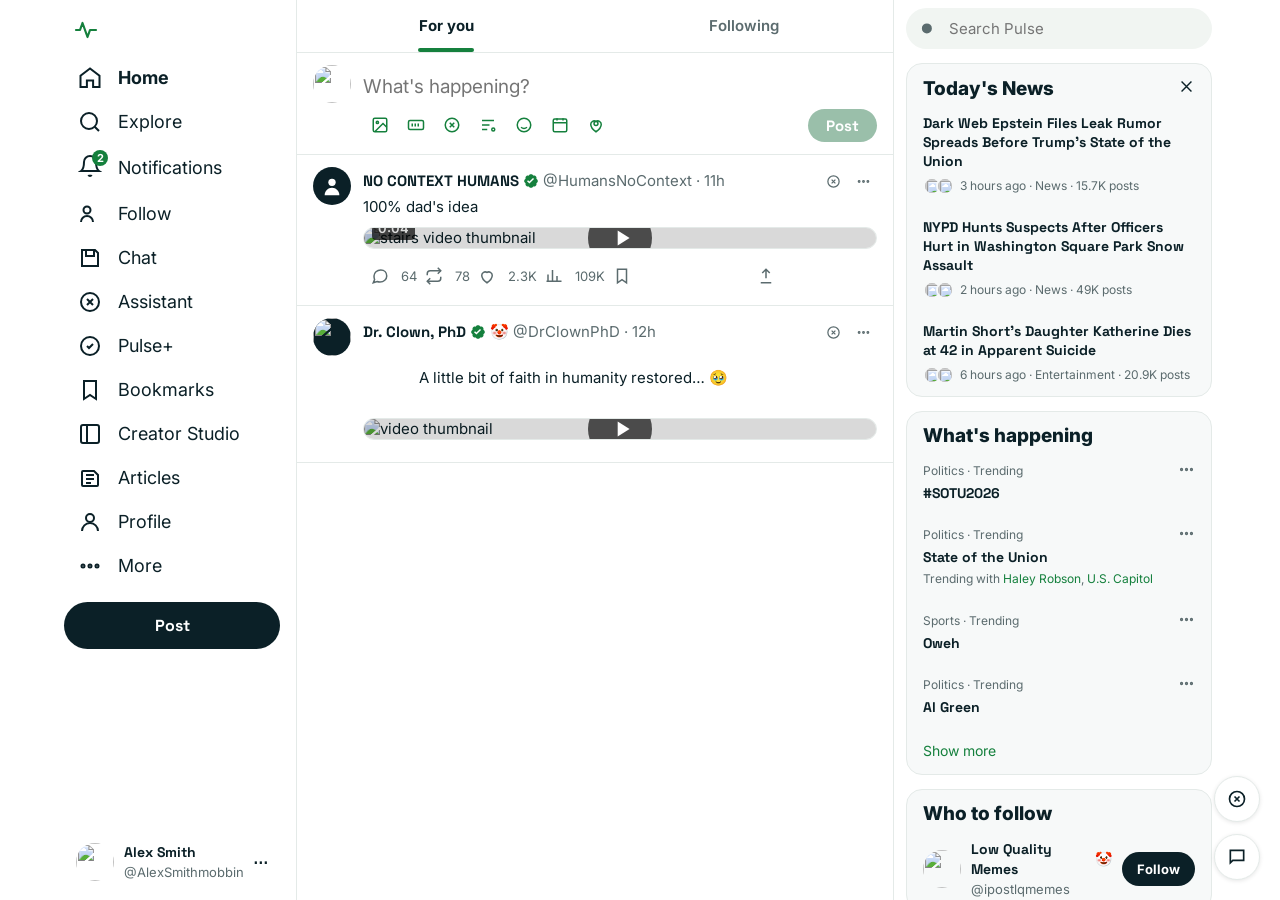
==== commit d90bd742: "new" ====
--- a/index.html
+++ b/index.html
@@ -2,1630 +2,2299 @@
 <html lang="en">
   <head>
     <meta charset="UTF-8" />
-    <meta name="viewport" content="width=device-width, initial-scale=1.0" />
-    <title>Nepali Congress Learning Platform</title>
+    <title>Pulse — Home</title>
+    <link rel="preconnect" href="https://fonts.googleapis.com" />
     <link
-      rel="preload"
-      as="image"
-      href="pics/Nepali-Congress-Flag-browser.jpg"
+      href="https://fonts.googleapis.com/css2?family=Space+Grotesk:wght@500;700&family=Inter:wght@400;500;600;700;800&display=swap"
+      rel="stylesheet"
     />
-    <link rel="preload" as="image" href="pics/hero-browser.webp" />
-    <link rel="preload" as="image" href="pics/1stthumnai-browser.jpg" />
-    <link rel="preconnect" href="https://fonts.googleapis.com" />
-    <link rel="preconnect" href="https://fonts.gstatic.com" crossorigin />
-    <link
-      rel="stylesheet"
-      href="https://fonts.googleapis.com/css2?family=Fraunces:ital,opsz,wght@0,9..144,400..900;1,9..144,400..600&family=Libre+Franklin:wght@400;500;600;700&family=Mukta:wght@400;500;600;700;800&display=swap"
-    />
-    <link rel="stylesheet" href="styles.css" />
-    <script src="translator.js" defer></script>
-    <script src="script.js" defer></script>
+    <style>
+      /* ─── shadcn/ui-aligned design tokens ─── */
+      :root {
+        /* shadcn core */
+        --background: #ffffff;
+        --foreground: #0b2027;
+        --card: #f7f9f9;
+        --card-foreground: #0b2027;
+        --popover: #ffffff;
+        --popover-foreground: #0b2027;
+        --primary: #0b2027;
+        --primary-foreground: #ffffff;
+        --secondary: #f1f5f2;
+        --secondary-foreground: #0b2027;
+        --muted: #f1f5f2;
+        --muted-foreground: #5b6b6e;
+        --accent: #f1f5f2;
+        --accent-foreground: #0b2027;
+        --destructive: #fb3640;
+        --destructive-foreground: #ffffff;
+        --border: #e4eae8;
+        --input: #e4eae8;
+        --ring: #15803d;
+        --radius: 0.5rem; /* shadcn default */
+
+        /* brand */
+        --brand: #15803d;
+        --brand-hover: #136b34;
+        --brand-muted: rgba(21, 128, 61, 0.1);
+        --retweet: #0e7490;
+        --retweet-muted: rgba(14, 116, 144, 0.1);
+        --like: #fb3640;
+        --like-muted: rgba(251, 54, 64, 0.1);
+      }
+
+      *,
+      *::before,
+      *::after {
+        box-sizing: border-box;
+      }
+      html,
+      body {
+        margin: 0;
+        padding: 0;
+      }
+      body {
+        font-family:
+          "Inter",
+          -apple-system,
+          BlinkMacSystemFont,
+          "Segoe UI",
+          Helvetica,
+          Arial,
+          sans-serif;
+        background: var(--background);
+        color: var(--foreground);
+        font-size: 15px;
+        line-height: 20px;
+      }
+
+      /* Space Grotesk for display elements — mirrors shadcn's font-semibold headings */
+      h1,
+      h2,
+      h3,
+      .nav-account-name,
+      .tweet-name,
+      .ctx-name,
+      .news-headline,
+      .trend-name,
+      .follow-name,
+      .modal-drafts,
+      .post-btn,
+      .reply-submit,
+      .post-submit {
+        font-family:
+          "Space Grotesk",
+          "Inter",
+          -apple-system,
+          sans-serif;
+      }
+
+      a {
+        color: inherit;
+        text-decoration: none;
+      }
+
+      /* ─── Layout ─── */
+      /* Tight 3-col grid; no excessive outer margin */
+      .app {
+        display: grid;
+        grid-template-columns: 240px 598px 330px;
+        width: fit-content;
+        margin: 0 auto;
+        min-height: 100vh;
+      }
+
+      /* ─── Left Nav ─── */
+      .nav {
+        padding: 8px 10px 8px 8px;
+        display: flex;
+        flex-direction: column;
+        height: 100vh;
+        position: sticky;
+        top: 0;
+      }
+      .nav-logo {
+        width: 44px;
+        height: 44px;
+        display: flex;
+        align-items: center;
+        justify-content: center;
+        border-radius: 9999px;
+        margin-bottom: 4px;
+        transition: background 0.15s;
+      }
+      .nav-logo:hover {
+        background: var(--secondary);
+      }
+      .nav-logo svg {
+        width: 24px;
+        height: 24px;
+      }
+
+      .nav-list {
+        list-style: none;
+        margin: 0;
+        padding: 0;
+      }
+      .nav-item {
+        display: flex;
+        align-items: center;
+        gap: 16px;
+        padding: 10px 14px;
+        border-radius: 9999px;
+        font-size: 18px;
+        font-weight: 400;
+        cursor: pointer;
+        width: fit-content;
+        max-width: 216px;
+        color: var(--foreground);
+        position: relative;
+        transition: background 0.15s;
+      }
+      .nav-item:hover {
+        background: var(--secondary);
+      }
+      .nav-item:active {
+        background: rgba(15, 20, 25, 0.15);
+      }
+      .nav-item.active {
+        font-weight: 700;
+      }
+      .nav-item svg {
+        width: 24px;
+        height: 24px;
+        flex-shrink: 0;
+      }
+
+      .nav-icon-wrap {
+        position: relative;
+      }
+      .nav-badge {
+        position: absolute;
+        top: -4px;
+        right: -6px;
+        background: var(--brand);
+        color: #fff;
+        font-size: 11px;
+        font-weight: 700;
+        border-radius: 50%;
+        width: 16px;
+        height: 16px;
+        display: flex;
+        align-items: center;
+        justify-content: center;
+      }
+
+      .post-btn-wrap {
+        margin-top: 14px;
+      }
+      /* shadcn Button (default variant) */
+      .post-btn {
+        background: var(--primary);
+        color: var(--primary-foreground);
+        border: none;
+        width: 100%;
+        max-width: 216px;
+        padding: 13px 0;
+        border-radius: 9999px;
+        font-size: 16px;
+        font-weight: 700;
+        cursor: pointer;
+        transition: opacity 0.15s;
+      }
+      .post-btn:hover {
+        opacity: 0.9;
+      }
+
+      .nav-spacer {
+        flex: 1;
+      }
+      .nav-account {
+        display: flex;
+        align-items: center;
+        gap: 10px;
+        padding: 10px 12px;
+        border-radius: 9999px;
+        cursor: pointer;
+        max-width: 216px;
+        transition: background 0.15s;
+      }
+      .nav-account:hover {
+        background: var(--secondary);
+      }
+      .nav-account img {
+        width: 38px;
+        height: 38px;
+        border-radius: 9999px;
+        object-fit: cover;
+      }
+      .nav-account-info {
+        flex: 1;
+        overflow: hidden;
+      }
+      .nav-account-name {
+        font-weight: 700;
+        font-size: 14px;
+        white-space: nowrap;
+        overflow: hidden;
+        text-overflow: ellipsis;
+      }
+      .nav-account-handle {
+        color: var(--muted-foreground);
+        font-size: 13px;
+      }
+      .nav-account-dots {
+        color: var(--foreground);
+        font-weight: 700;
+      }
+
+      /* ─── Main Feed ─── */
+      .main {
+        border-left: 1px solid var(--border);
+        border-right: 1px solid var(--border);
+        min-height: 100vh;
+      }
+      .main-header {
+        position: sticky;
+        top: 0;
+        background: rgba(255, 255, 255, 0.85);
+        backdrop-filter: blur(12px);
+        -webkit-backdrop-filter: blur(12px);
+        z-index: 5;
+        border-bottom: 1px solid var(--border);
+      }
+      .tabs {
+        display: flex;
+      }
+      .tab {
+        flex: 1;
+        text-align: center;
+        padding: 16px 0;
+        font-weight: 600;
+        color: var(--muted-foreground);
+        cursor: pointer;
+        position: relative;
+        transition: color 0.15s;
+      }
+      .tab.active {
+        color: var(--foreground);
+        font-weight: 700;
+      }
+      .tab.active::after {
+        content: "";
+        position: absolute;
+        bottom: 0;
+        left: 50%;
+        transform: translateX(-50%);
+        width: 56px;
+        height: 4px;
+        background: var(--brand);
+        border-radius: 9999px;
+      }
+
+      /* Composer */
+      .composer {
+        display: flex;
+        gap: 12px;
+        padding: 12px 16px;
+        border-bottom: 1px solid var(--border);
+      }
+      .composer img {
+        width: 38px;
+        height: 38px;
+        border-radius: 9999px;
+        object-fit: cover;
+        flex-shrink: 0;
+      }
+      .composer-body {
+        flex: 1;
+        padding-top: 6px;
+      }
+
+      /* shadcn icon-button */
+      .icon-btn {
+        width: 34px;
+        height: 34px;
+        display: flex;
+        align-items: center;
+        justify-content: center;
+        border-radius: 9999px;
+        color: var(--brand);
+        cursor: pointer;
+        transition: background 0.12s;
+      }
+      .icon-btn:hover {
+        background: var(--brand-muted);
+      }
+      .icon-btn svg {
+        width: 18px;
+        height: 18px;
+      }
+
+      .composer-icons {
+        display: flex;
+        align-items: center;
+        justify-content: space-between;
+      }
+      .composer-icons-left {
+        display: flex;
+        gap: 2px;
+      }
+
+      /* shadcn Badge-style disabled post button */
+      .post-submit {
+        background: #9abfaa;
+        color: #fff;
+        border: none;
+        padding: 7px 18px;
+        border-radius: 9999px;
+        font-weight: 700;
+        font-size: 15px;
+        cursor: default;
+        transition: background 0.15s;
+      }
+      .post-submit.enabled {
+        background: var(--brand);
+        cursor: pointer;
+      }
+      .post-submit.enabled:hover {
+        background: var(--brand-hover);
+      }
+      .post-submit.enabled:active,
+      .reply-submit:active {
+        transform: scale(0.97);
+      }
+
+      textarea.compose-input,
+      textarea.rc-input {
+        width: 100%;
+        border: none;
+        outline: none;
+        resize: none;
+        font-family: inherit;
+        font-size: 19px;
+        line-height: 24px;
+        color: var(--foreground);
+        padding: 4px 0;
+        min-height: 28px;
+        background: transparent;
+      }
+      textarea.rc-input {
+        font-size: 19px;
+        margin-bottom: 8px;
+      }
+
+      /* Tweet */
+      .tweet {
+        display: flex;
+        gap: 12px;
+        padding: 12px 16px;
+        border-bottom: 1px solid var(--border);
+        cursor: pointer;
+        transition: background 0.1s;
+      }
+      .tweet:hover {
+        background: rgba(0, 0, 0, 0.015);
+      }
+
+      .tweet-avatar {
+        width: 38px;
+        height: 38px;
+        border-radius: 9999px;
+        flex-shrink: 0;
+        background: var(--foreground);
+        display: flex;
+        align-items: center;
+        justify-content: center;
+        overflow: hidden;
+      }
+      .tweet-avatar img {
+        width: 100%;
+        height: 100%;
+        object-fit: cover;
+      }
+      .tweet-avatar.silhouette svg {
+        width: 22px;
+        height: 22px;
+        fill: #fff;
+      }
+
+      .tweet-body {
+        flex: 1;
+        min-width: 0;
+      }
+      .tweet-head {
+        display: flex;
+        align-items: center;
+        gap: 4px;
+        flex-wrap: wrap;
+      }
+      .tweet-name {
+        font-weight: 700;
+        font-size: 15px;
+        color: var(--foreground);
+      }
+      .verified-badge {
+        width: 16px;
+        height: 16px;
+        flex-shrink: 0;
+      }
+      .tweet-handle,
+      .tweet-dot,
+      .tweet-time {
+        color: var(--muted-foreground);
+        font-size: 15px;
+      }
+      .tweet-more {
+        margin-left: auto;
+        display: flex;
+        gap: 2px;
+        color: var(--muted-foreground);
+        flex-shrink: 0;
+      }
+      .tweet-more .icon-btn {
+        color: var(--muted-foreground);
+        width: 28px;
+        height: 28px;
+      }
+      .tweet-more .icon-btn svg {
+        width: 15px;
+        height: 15px;
+      }
+
+      .tweet-text {
+        font-size: 15px;
+        line-height: 20px;
+        margin: 2px 0 10px 0;
+        color: var(--foreground);
+        white-space: pre-wrap;
+      }
+
+      /* shadcn Card border-radius matches --radius on media */
+      .tweet-media {
+        border-radius: calc(var(--radius) * 2);
+        overflow: hidden;
+        position: relative;
+        border: 1px solid var(--border);
+        margin-bottom: 10px;
+      }
+      .tweet-media img,
+      .tweet-media video {
+        width: 100%;
+        display: block;
+      }
+      .media-duration {
+        position: absolute;
+        bottom: 8px;
+        left: 8px;
+        background: rgba(0, 0, 0, 0.7);
+        color: #fff;
+        font-size: 13px;
+        font-weight: 600;
+        padding: 2px 6px;
+        border-radius: 4px;
+      }
+
+      .tweet-actions {
+        display: flex;
+        align-items: center;
+        justify-content: space-between;
+        max-width: 420px;
+        margin-top: 4px;
+        color: var(--muted-foreground);
+      }
+      .tweet-action {
+        display: flex;
+        align-items: center;
+        gap: 4px;
+        font-size: 13px;
+        cursor: pointer;
+        transition: color 0.12s;
+      }
+      .tweet-action .icon-btn {
+        width: 34px;
+        height: 34px;
+        color: inherit;
+        transition:
+          background 0.12s,
+          transform 0.12s;
+      }
+      .tweet-action .icon-btn svg {
+        width: 18px;
+        height: 18px;
+      }
+
+      .tweet-action.reply:hover {
+        color: var(--brand);
+      }
+      .tweet-action.reply:hover .icon-btn {
+        background: var(--brand-muted);
+      }
+      .tweet-action.retweet:hover {
+        color: var(--retweet);
+      }
+      .tweet-action.retweet:hover .icon-btn {
+        background: var(--retweet-muted);
+      }
+      .tweet-action.like:hover {
+        color: var(--like);
+      }
+      .tweet-action.like:hover .icon-btn {
+        background: var(--like-muted);
+      }
+      .tweet-action.views:hover {
+        color: var(--brand);
+      }
+      .tweet-action.views:hover .icon-btn {
+        background: var(--brand-muted);
+      }
+      .tweet-action.share {
+        margin-left: auto;
+      }
+      .tweet-action.like.liked {
+        color: var(--like);
+      }
+      .tweet-action.like.liked .icon-btn svg {
+        fill: var(--like);
+        stroke: var(--like);
+      }
+      .tweet-action.like .icon-btn:active {
+        transform: scale(0.85);
+      }
+      .tweet-action.retweet.retweeted {
+        color: var(--retweet);
+      }
+      .tweet-action.retweet.retweeted .icon-btn svg {
+        stroke: var(--retweet);
+      }
+      .tweet-action.bookmark.bookmarked .icon-btn svg {
+        fill: var(--brand);
+        stroke: var(--brand);
+      }
+
+      @keyframes pop {
+        0% {
+          transform: scale(1);
+        }
+        50% {
+          transform: scale(1.35);
+        }
+        100% {
+          transform: scale(1);
+        }
+      }
+      .pop {
+        animation: pop 0.3s ease;
+      }
+
+      /* play overlay */
+      .play-overlay {
+        position: absolute;
+        inset: 0;
+        display: flex;
+        align-items: center;
+        justify-content: center;
+        background: rgba(0, 0, 0, 0.15);
+        transition: opacity 0.2s;
+        cursor: pointer;
+      }
+      .play-overlay.played {
+        opacity: 0;
+        pointer-events: none;
+      }
+      .play-circle {
+        width: 64px;
+        height: 64px;
+        background: rgba(0, 0, 0, 0.65);
+        border-radius: 9999px;
+        display: flex;
+        align-items: center;
+        justify-content: center;
+      }
+      .play-circle svg {
+        width: 26px;
+        height: 26px;
+        fill: #fff;
+        margin-left: 3px;
+      }
+
+      /* ─── Right Sidebar ─── */
+      .right {
+        padding: 8px 12px;
+        position: sticky;
+        top: 0;
+        height: 100vh;
+        overflow-y: auto;
+      }
+      /* Hide scrollbar but keep scrollable */
+      .right::-webkit-scrollbar {
+        display: none;
+      }
+      .right {
+        scrollbar-width: none;
+      }
+
+      /* shadcn Input */
+      .search-box {
+        position: relative;
+        margin-bottom: 14px;
+      }
+      .search-box input {
+        width: 100%;
+        background: var(--muted);
+        border: 1px solid transparent;
+        border-radius: 9999px;
+        padding: 10px 16px 10px 42px;
+        font-size: 15px;
+        color: var(--foreground);
+        outline: none;
+        transition:
+          border-color 0.15s,
+          background 0.15s;
+        font-family: inherit;
+      }
+      .search-box input:focus {
+        background: var(--background);
+        border-color: var(--ring);
+      }
+      .search-box svg {
+        position: absolute;
+        left: 14px;
+        top: 50%;
+        transform: translateY(-50%);
+        width: 15px;
+        height: 15px;
+        fill: var(--muted-foreground);
+      }
+
+      /* shadcn Card */
+      .panel {
+        background: var(--card);
+        border-radius: calc(var(--radius) * 2);
+        border: 1px solid var(--border);
+        margin-bottom: 14px;
+        overflow: hidden;
+      }
+      .panel-title {
+        font-size: 19px;
+        font-weight: 800;
+        padding: 14px 16px 4px 16px;
+        display: flex;
+        align-items: center;
+        justify-content: space-between;
+      }
+      .panel-title .close-x {
+        cursor: pointer;
+        color: var(--foreground);
+      }
+      .panel-title .close-x svg {
+        width: 17px;
+        height: 17px;
+      }
+
+      .news-item,
+      .trend-item,
+      .person-item,
+      .follow-item {
+        padding: 11px 16px;
+        cursor: pointer;
+        transition: background 0.1s;
+      }
+      .news-item:hover,
+      .trend-item:hover,
+      .person-item:hover,
+      .follow-item:hover {
+        background: rgba(15, 20, 25, 0.04);
+      }
+
+      .news-headline {
+        font-weight: 700;
+        font-size: 14px;
+        line-height: 19px;
+        margin-bottom: 5px;
+      }
+      .news-meta {
+        display: flex;
+        align-items: center;
+        gap: 6px;
+        color: var(--muted-foreground);
+        font-size: 12px;
+      }
+      .news-avatars {
+        display: flex;
+      }
+      .news-avatars span {
+        width: 18px;
+        height: 18px;
+        border-radius: 9999px;
+        background: #ccc;
+        border: 2px solid var(--card);
+        margin-left: -5px;
+        display: inline-block;
+        overflow: hidden;
+      }
+      .news-avatars span:first-child {
+        margin-left: 0;
+      }
+      .news-avatars img {
+        width: 100%;
+        height: 100%;
+        object-fit: cover;
+      }
+
+      .trend-row {
+        display: flex;
+        justify-content: space-between;
+        align-items: flex-start;
+      }
+      .trend-cat {
+        color: var(--muted-foreground);
+        font-size: 12px;
+      }
+      .trend-name {
+        font-weight: 700;
+        font-size: 14px;
+        margin-top: 2px;
+      }
+      .trend-sub {
+        color: var(--muted-foreground);
+        font-size: 12px;
+        margin-top: 2px;
+      }
+      .trend-sub a {
+        color: var(--brand);
+      }
+      .trend-dots {
+        color: var(--muted-foreground);
+      }
+      .trend-dots svg {
+        width: 17px;
+        height: 17px;
+      }
+
+      .show-more {
+        padding: 13px 16px;
+        color: var(--brand);
+        font-size: 14px;
+        cursor: pointer;
+        transition: background 0.1s;
+      }
+      .show-more:hover {
+        background: rgba(15, 20, 25, 0.04);
+      }
+
+      .person-item {
+        display: flex;
+        align-items: center;
+        gap: 10px;
+      }
+      .person-avatar {
+        width: 38px;
+        height: 38px;
+        border-radius: 9999px;
+        background: var(--foreground);
+        display: flex;
+        align-items: center;
+        justify-content: center;
+        flex-shrink: 0;
+      }
+      .person-avatar svg {
+        width: 20px;
+        height: 20px;
+        fill: #fff;
+      }
+
+      .follow-item {
+        display: flex;
+        align-items: center;
+        gap: 10px;
+      }
+      .follow-avatar {
+        width: 38px;
+        height: 38px;
+        border-radius: 9999px;
+        object-fit: cover;
+        flex-shrink: 0;
+      }
+      .follow-name {
+        font-weight: 700;
+        font-size: 14px;
+        display: flex;
+        align-items: center;
+        gap: 3px;
+      }
+      .follow-handle {
+        color: var(--muted-foreground);
+        font-size: 13px;
+      }
+
+      /* shadcn Button (outline variant) → Follow pill */
+      .follow-pill {
+        background: var(--primary);
+        color: var(--primary-foreground);
+        font-weight: 700;
+        font-size: 13px;
+        padding: 6px 14px;
+        border-radius: 9999px;
+        border: 1px solid transparent;
+        flex-shrink: 0;
+        cursor: pointer;
+        transition:
+          background 0.15s,
+          color 0.15s,
+          border-color 0.15s;
+      }
+      .follow-pill.following {
+        background: var(--background);
+        color: var(--foreground);
+        border-color: var(--border);
+      }
+      .follow-pill.following:hover {
+        background: rgba(244, 33, 46, 0.08);
+        color: var(--destructive);
+        border-color: rgba(244, 33, 46, 0.35);
+      }
+      .follow-pill.following .pill-label-default {
+        display: inline;
+      }
+      .follow-pill.following:hover .pill-label-default {
+        display: none;
+      }
+      .follow-pill.following .pill-label-hover {
+        display: none;
+      }
+      .follow-pill.following:hover .pill-label-hover {
+        display: inline;
+      }
+
+      .footer-links {
+        padding: 0 4px;
+        font-size: 12px;
+        color: var(--muted-foreground);
+        display: flex;
+        flex-wrap: wrap;
+        gap: 6px 5px;
+        line-height: 1.6;
+      }
+      .footer-links span {
+        cursor: pointer;
+      }
+      .footer-links span:hover {
+        text-decoration: underline;
+      }
+
+      /* ─── Modal / Overlay ─── */
+      .overlay {
+        position: fixed;
+        inset: 0;
+        background: rgba(91, 112, 131, 0.4);
+        display: flex;
+        align-items: flex-start;
+        justify-content: center;
+        z-index: 100;
+        padding-top: 48px;
+        animation: fadeIn 0.15s ease;
+      }
+      @keyframes fadeIn {
+        from {
+          opacity: 0;
+        }
+        to {
+          opacity: 1;
+        }
+      }
+
+      /* shadcn Dialog */
+      .modal {
+        background: var(--popover);
+        width: 600px;
+        max-height: 90vh;
+        border-radius: calc(var(--radius) * 2);
+        display: flex;
+        flex-direction: column;
+        overflow: hidden;
+        box-shadow:
+          0 0 0 1px rgba(0, 0, 0, 0.05),
+          0 8px 30px rgba(0, 0, 0, 0.22);
+        animation: slideUp 0.18s ease;
+      }
+      @keyframes slideUp {
+        from {
+          transform: translateY(12px);
+          opacity: 0;
+        }
+        to {
+          transform: translateY(0);
+          opacity: 1;
+        }
+      }
+
+      .modal-header {
+        display: flex;
+        align-items: center;
+        justify-content: space-between;
+        padding: 8px 16px;
+      }
+      .modal-close {
+        width: 34px;
+        height: 34px;
+        border-radius: 9999px;
+        display: flex;
+        align-items: center;
+        justify-content: center;
+        cursor: pointer;
+        transition: background 0.15s;
+      }
+      .modal-close:hover {
+        background: var(--muted);
+      }
+      .modal-close svg {
+        width: 18px;
+        height: 18px;
+      }
+      .modal-drafts {
+        color: var(--brand);
+        font-weight: 700;
+        font-size: 15px;
+        cursor: pointer;
+      }
+      .modal-drafts:hover {
+        text-decoration: underline;
+      }
+
+      .modal-context {
+        display: flex;
+        gap: 12px;
+        padding: 4px 16px 0 16px;
+      }
+      .modal-context .ctx-avatar {
+        width: 38px;
+        height: 38px;
+        border-radius: 9999px;
+        background: var(--foreground);
+        display: flex;
+        align-items: center;
+        justify-content: center;
+        flex-shrink: 0;
+      }
+      .modal-context .ctx-avatar svg {
+        width: 22px;
+        height: 22px;
+        fill: #fff;
+      }
+      .ctx-body {
+        flex: 1;
+        min-width: 0;
+        padding-bottom: 8px;
+      }
+      .ctx-head {
+        display: flex;
+        align-items: center;
+        gap: 4px;
+        flex-wrap: wrap;
+      }
+      .ctx-name {
+        font-weight: 700;
+        font-size: 15px;
+      }
+      .ctx-handle {
+        color: var(--muted-foreground);
+        font-size: 15px;
+      }
+      .ctx-text {
+        font-size: 15px;
+        margin-top: 2px;
+      }
+      .ctx-link {
+        color: var(--brand);
+      }
+
+      .thread-line-row {
+        display: flex;
+        gap: 12px;
+        padding: 0 16px;
+      }
+      .thread-line-col {
+        width: 38px;
+        display: flex;
+        justify-content: center;
+      }
+      .thread-line {
+        width: 2px;
+        background: var(--border);
+        flex: 1;
+        min-height: 16px;
+      }
+      .replying-to {
+        font-size: 15px;
+        color: var(--muted-foreground);
+        padding-top: 6px;
+      }
+      .replying-to a {
+        color: var(--brand);
+      }
+
+      .reply-compose {
+        display: flex;
+        gap: 12px;
+        padding: 12px 16px 0 16px;
+      }
+      .reply-compose .rc-avatar {
+        width: 38px;
+        height: 38px;
+        border-radius: 9999px;
+        object-fit: cover;
+        flex-shrink: 0;
+      }
+      .rc-body {
+        flex: 1;
+        min-width: 0;
+      }
+
+      .gif-attach {
+        position: relative;
+        border-radius: calc(var(--radius) * 2);
+        overflow: hidden;
+        margin-bottom: 8px;
+      }
+      .gif-attach img {
+        width: 100%;
+        display: block;
+      }
+      .gif-remove {
+        position: absolute;
+        top: 8px;
+        right: 8px;
+        width: 28px;
+        height: 28px;
+        background: rgba(15, 20, 25, 0.75);
+        border-radius: 9999px;
+        display: flex;
+        align-items: center;
+        justify-content: center;
+        cursor: pointer;
+        transition: background 0.15s;
+      }
+      .gif-remove:hover {
+        background: rgba(15, 20, 25, 0.9);
+      }
+      .gif-remove svg {
+        width: 13px;
+        height: 13px;
+        fill: #fff;
+      }
+      .gif-tag {
+        position: absolute;
+        bottom: 8px;
+        left: 8px;
+        background: rgba(0, 0, 0, 0.7);
+        color: #fff;
+        font-size: 11px;
+        font-weight: 700;
+        padding: 2px 6px;
+        border-radius: 4px;
+        letter-spacing: 0.2px;
+      }
+      .gif-play {
+        position: absolute;
+        top: 50%;
+        left: 50%;
+        transform: translate(-50%, -50%);
+        width: 58px;
+        height: 58px;
+        background: rgba(0, 0, 0, 0.6);
+        border-radius: 9999px;
+        display: flex;
+        align-items: center;
+        justify-content: center;
+        cursor: pointer;
+      }
+      .gif-play svg {
+        width: 24px;
+        height: 24px;
+        fill: #fff;
+        margin-left: 2px;
+      }
+
+      .add-desc {
+        color: var(--brand);
+        font-size: 13px;
+        display: flex;
+        align-items: center;
+        gap: 6px;
+        padding: 6px 0 10px 0;
+        cursor: pointer;
+      }
+      .add-desc svg {
+        width: 13px;
+        height: 13px;
+      }
+      .add-desc:hover {
+        text-decoration: underline;
+      }
+
+      .modal-toolbar {
+        display: flex;
+        align-items: center;
+        justify-content: space-between;
+        padding: 8px 16px 12px 16px;
+        border-top: 1px solid var(--border);
+        margin-top: 4px;
+      }
+      .modal-toolbar-left {
+        display: flex;
+        align-items: center;
+        gap: 0;
+      }
+      .modal-toolbar-left .icon-btn {
+        color: var(--brand);
+        width: 34px;
+        height: 34px;
+      }
+
+      /* shadcn Button (default) → Reply */
+      .reply-submit {
+        background: var(--primary);
+        color: var(--primary-foreground);
+        border: none;
+        padding: 7px 18px;
+        border-radius: 9999px;
+        font-weight: 700;
+        font-size: 15px;
+        cursor: pointer;
+        display: flex;
+        align-items: center;
+        gap: 8px;
+        transition: opacity 0.15s;
+      }
+      .reply-submit:hover {
+        opacity: 0.88;
+      }
+
+      /* ─── Float buttons ─── */
+      .float-btns {
+        position: fixed;
+        right: 20px;
+        bottom: 20px;
+        display: flex;
+        flex-direction: column;
+        gap: 12px;
+        z-index: 10;
+      }
+      /* shadcn ghost-button circle */
+      .float-btn {
+        width: 46px;
+        height: 46px;
+        border-radius: 9999px;
+        background: var(--background);
+        border: 1px solid var(--border);
+        box-shadow: 0 1px 4px rgba(0, 0, 0, 0.1);
+        display: flex;
+        align-items: center;
+        justify-content: center;
+        cursor: pointer;
+        transition:
+          transform 0.15s,
+          box-shadow 0.15s;
+      }
+      .float-btn:hover {
+        transform: translateY(-2px);
+        box-shadow: 0 4px 12px rgba(0, 0, 0, 0.16);
+      }
+      .float-btn svg {
+        width: 20px;
+        height: 20px;
+      }
+
+      /* ─── Toast ─── */
+      /* shadcn Sonner-style */
+      .toast {
+        position: fixed;
+        bottom: 88px;
+        left: 50%;
+        transform: translateX(-50%) translateY(16px);
+        background: var(--popover);
+        color: var(--foreground);
+        font-weight: 600;
+        font-size: 14px;
+        padding: 12px 20px;
+        border-radius: calc(var(--radius) * 2);
+        box-shadow: 0 4px 16px rgba(0, 0, 0, 0.18);
+        border: 1px solid var(--border);
+        opacity: 0;
+        pointer-events: none;
+        transition:
+          opacity 0.2s,
+          transform 0.2s;
+        z-index: 200;
+      }
+      .toast.show {
+        opacity: 1;
+        transform: translateX(-50%) translateY(0);
+      }
+
+      .hidden {
+        display: none !important;
+      }
+
+      .modal-context,
+      .reply-compose {
+        cursor: default;
+      }
+    </style>
   </head>
   <body>
-    <svg class="svg-sprite" aria-hidden="true" focusable="false">
-      <symbol id="icon-search" viewBox="0 0 24 24">
-        <circle cx="11" cy="11" r="7"></circle>
-        <path d="m20 20-4-4"></path>
-      </symbol>
-      <symbol id="icon-globe" viewBox="0 0 24 24">
-        <circle cx="12" cy="12" r="10"></circle>
-        <line x1="2" y1="12" x2="22" y2="12"></line>
-        <path
-          d="M12 2a15.3 15.3 0 0 1 4 10 15.3 15.3 0 0 1-4 10 15.3 15.3 0 0 1-4-10 15.3 15.3 0 0 1 4-10z"
-        ></path>
-      </symbol>
-      <symbol id="icon-podcast" viewBox="0 0 24 24">
-        <path d="M12 1a3 3 0 0 0-3 3v8a3 3 0 0 0 6 0V4a3 3 0 0 0-3-3z"></path>
-        <path d="M19 10v2a7 7 0 0 1-14 0v-2"></path>
-        <line x1="12" y1="19" x2="12" y2="23"></line>
-        <line x1="8" y1="23" x2="16" y2="23"></line>
-      </symbol>
-      <symbol id="icon-pause-fill" viewBox="0 0 24 24">
-        <rect
-          x="6"
-          y="4"
-          width="4"
-          height="16"
-          rx="1"
-          fill="currentColor"
-          stroke="none"
-        ></rect>
-        <rect
-          x="14"
-          y="4"
-          width="4"
-          height="16"
-          rx="1"
-          fill="currentColor"
-          stroke="none"
-        ></rect>
-      </symbol>
-      <symbol id="icon-user" viewBox="0 0 24 24">
-        <circle cx="12" cy="8" r="4"></circle>
-        <path d="M5 21a7 7 0 0 1 14 0"></path>
-      </symbol>
-      <symbol id="icon-users" viewBox="0 0 24 24">
-        <path d="M16 21v-2a4 4 0 0 0-4-4H7a4 4 0 0 0-4 4v2"></path>
-        <circle cx="9.5" cy="7" r="4"></circle>
-        <path d="M22 21v-2a4 4 0 0 0-3-3.87"></path>
-        <path d="M16 3.13a4 4 0 0 1 0 7.75"></path>
-      </symbol>
-      <symbol id="icon-shield-check" viewBox="0 0 24 24">
-        <path d="M20 13c0 5-3.5 7.5-8 9-4.5-1.5-8-4-8-9V5l8-3 8 3v8Z"></path>
-        <path d="m9 12 2 2 4-5"></path>
-      </symbol>
-      <symbol id="icon-book-open" viewBox="0 0 24 24">
-        <path d="M12 7v14"></path>
-        <path
-          d="M3 5a7 7 0 0 1 9 2 7 7 0 0 1 9-2v14a7 7 0 0 0-9 2 7 7 0 0 0-9-2V5Z"
-        ></path>
-      </symbol>
-      <symbol id="icon-play-square" viewBox="0 0 24 24">
-        <rect x="3" y="5" width="18" height="14" rx="2"></rect>
-        <path d="m10 9 5 3-5 3V9Z"></path>
-      </symbol>
-      <symbol id="icon-calendar" viewBox="0 0 24 24">
-        <path d="M8 2v4"></path>
-        <path d="M16 2v4"></path>
-        <rect x="3" y="4" width="18" height="18" rx="2"></rect>
-        <path d="M3 10h18"></path>
-        <path d="M8 14h.01"></path>
-        <path d="M12 14h.01"></path>
-        <path d="M16 14h.01"></path>
-        <path d="M8 18h.01"></path>
-        <path d="M12 18h.01"></path>
-        <path d="M16 18h.01"></path>
-      </symbol>
-      <symbol id="icon-graduation-cap" viewBox="0 0 24 24">
-        <path d="m22 10-10-5-10 5 10 5 10-5Z"></path>
-        <path d="M6 12v5c3 2 9 2 12 0v-5"></path>
-        <path d="M22 10v6"></path>
-      </symbol>
-      <symbol id="icon-arrow-right" viewBox="0 0 24 24">
-        <path d="M5 12h14"></path>
-        <path d="m13 6 6 6-6 6"></path>
-      </symbol>
-      <symbol id="icon-chevron-right" viewBox="0 0 24 24">
-        <path d="m9 18 6-6-6-6"></path>
-      </symbol>
-      <symbol id="icon-chevron-left" viewBox="0 0 24 24">
-        <path d="m15 18-6-6 6-6"></path>
-      </symbol>
-      <symbol id="icon-sparkle" viewBox="0 0 24 24">
-        <path
-          d="m12 3 1.7 5.3L19 10l-5.3 1.7L12 17l-1.7-5.3L5 10l5.3-1.7L12 3Z"
-        ></path>
-        <path
-          d="m19 15 .8 2.2L22 18l-2.2.8L19 21l-.8-2.2L16 18l2.2-.8L19 15Z"
-        ></path>
-      </symbol>
-      <symbol id="icon-play-fill" viewBox="0 0 24 24">
-        <path d="m9 6 10 6-10 6V6Z" fill="currentColor" stroke="none"></path>
-      </symbol>
-      <symbol id="icon-clock" viewBox="0 0 24 24">
-        <circle cx="12" cy="12" r="10"></circle>
-        <polyline points="12 6 12 12 16 14"></polyline>
-      </symbol>
-      <symbol id="icon-facebook" viewBox="0 0 24 24">
-        <path
-          d="M18 2h-3a5 5 0 0 0-5 5v3H7v4h3v8h4v-8h3l1-4h-4V7a1 1 0 0 1 1-1h3z"
-        ></path>
-      </symbol>
-      <symbol id="icon-twitter" viewBox="0 0 24 24">
-        <path
-          d="M22 4s-.7 2.1-2 3.4c1.6 10-9.4 17.3-18 11.6 2.2.1 4.4-.6 6-2C3 15.5.5 9.6 3 5c2.2 2.6 5.6 4.1 9 4-.9-4.2 4-6.6 7-3.8 1.1 0 3-1.2 3-1.2z"
-        ></path>
-      </symbol>
-      <symbol id="icon-instagram" viewBox="0 0 24 24">
-        <rect x="2" y="2" width="20" height="20" rx="5" ry="5"></rect>
-        <path d="M16 11.37A4 4 0 1 1 12.63 8 4 4 0 0 1 16 11.37z"></path>
-        <line x1="17.5" y1="6.5" x2="17.51" y2="6.5"></line>
-      </symbol>
-      <symbol id="icon-youtube" viewBox="0 0 24 24">
-        <path
-          d="M22.54 6.42a2.78 2.78 0 0 0-1.95-1.96C18.88 4 12 4 12 4s-6.88 0-8.59.46a2.78 2.78 0 0 0-1.95 1.96A29 29 0 0 0 1 11.75a29 29 0 0 0 .46 5.33A2.78 2.78 0 0 0 3.41 19.1C5.12 19.56 12 19.56 12 19.56s6.88 0 8.59-.46a2.78 2.78 0 0 0 1.95-1.95 29 29 0 0 0 .46-5.25 29 29 0 0 0-.46-5.33z"
-        ></path>
-        <polygon
-          points="9.75 15.02 15.5 11.75 9.75 8.48 9.75 15.02"
-          fill="currentColor"
-          stroke="none"
-        ></polygon>
-      </symbol>
-      <symbol id="icon-target" viewBox="0 0 24 24">
-        <circle cx="12" cy="12" r="10"></circle>
-        <circle cx="12" cy="12" r="6"></circle>
-        <circle cx="12" cy="12" r="2"></circle>
-      </symbol>
-      <symbol id="icon-hand-heart" viewBox="0 0 24 24">
-        <path d="M11 14h2a2 2 0 1 0 0-4h-3c-.6 0-1.1.2-1.6.6L6 13"></path>
-        <path
-          d="m7 18 1.6-1.4c.4-.4 1-.6 1.6-.6H13c1 0 2-.4 2.7-1.1l4.6-4.4a2 2 0 0 0-2.8-2.9l-4.2 4"
-        ></path>
-        <path d="M2 12h4v8H2z"></path>
-        <path
-          d="M16 4.5c1.2-1.2 3.1-.4 3.1 1.3 0 2-3.1 3.7-3.1 3.7S12.9 7.8 12.9 5.8c0-1.7 2-2.5 3.1-1.3Z"
-        ></path>
-      </symbol>
-    </svg>
-
-    <header class="site-header">
-      <a class="brand" href="#" aria-label="Nepali Congress home">
-        <img
-          class="brand-flag"
-          src="pics/Nepali-Congress-Flag-browser.jpg"
-          alt="Nepali Congress flag"
-          width="900"
-          height="506"
-          loading="eager"
-          fetchpriority="high"
-        />
-        <div>
-          <div class="brand-title" data-trn="brand.title">नेपाली कांग्रेस</div>
-          <div class="brand-subtitle" data-trn="brand.subtitle">
-            Digital Learning &amp; Assessment Platform
+    <div class="app">
+      <!-- LEFT NAV -->
+      <nav class="nav">
+        <a class="nav-logo" href="#">
+          <svg
+            viewBox="0 0 24 24"
+            fill="none"
+            stroke="#15803D"
+            stroke-width="2.2"
+            stroke-linecap="round"
+            stroke-linejoin="round"
+          >
+            <path d="M2 12h4l2.5-7 5 14L16 12h6" />
+          </svg>
+        </a>
+        <ul class="nav-list">
+          <li class="nav-item active" onclick="switchNav(this)">
+            <svg
+              viewBox="0 0 24 24"
+              fill="none"
+              stroke="currentColor"
+              stroke-width="2"
+            >
+              <path d="M12 2.5 2.5 9.8V21h6.4v-6.6h6.2V21h6.4V9.8z" />
+            </svg>
+            Home
+          </li>
+          <li class="nav-item" onclick="switchNav(this)">
+            <svg
+              viewBox="0 0 24 24"
+              fill="none"
+              stroke="currentColor"
+              stroke-width="2"
+            >
+              <circle cx="11" cy="11" r="8" />
+              <path d="M21 21l-4.3-4.3" />
+            </svg>
+            Explore
+          </li>
+          <li class="nav-item" onclick="switchNav(this)">
+            <div class="nav-icon-wrap">
+              <svg
+                viewBox="0 0 24 24"
+                fill="none"
+                stroke="currentColor"
+                stroke-width="2"
+              >
+                <path d="M18 8a6 6 0 1 0-12 0c0 7-3 9-3 9h18s-3-2-3-9" />
+                <path d="M13.7 21a2 2 0 0 1-3.4 0" />
+              </svg>
+              <span class="nav-badge" id="notif-badge">2</span>
+            </div>
+            Notifications
+          </li>
+          <li class="nav-item" onclick="switchNav(this)">
+            <svg
+              viewBox="0 0 24 24"
+              fill="none"
+              stroke="currentColor"
+              stroke-width="2"
+            >
+              <circle cx="9" cy="8" r="3.5" />
+              <path d="M3 20c0-3.5 2.7-6 6-6s6 2.5 6 6" />
+            </svg>
+            Follow
+          </li>
+          <li class="nav-item" onclick="switchNav(this)">
+            <svg
+              viewBox="0 0 24 24"
+              fill="none"
+              stroke="currentColor"
+              stroke-width="2"
+            >
+              <path d="M4 4h13l3 3v13H4z" />
+              <path d="M8 4v6h8V4" />
+            </svg>
+            Chat
+          </li>
+          <li class="nav-item" onclick="switchNav(this)">
+            <svg
+              viewBox="0 0 24 24"
+              fill="none"
+              stroke="currentColor"
+              stroke-width="2"
+            >
+              <circle cx="12" cy="12" r="9" />
+              <path d="M9 9l6 6M9 15l6-6" />
+            </svg>
+            Assistant
+          </li>
+          <li class="nav-item" onclick="switchNav(this)">
+            <svg
+              viewBox="0 0 24 24"
+              fill="none"
+              stroke="currentColor"
+              stroke-width="2"
+            >
+              <circle cx="12" cy="12" r="9" />
+              <path d="M9 12l2 2 4-4" />
+            </svg>
+            Pulse+
+          </li>
+          <li class="nav-item" onclick="switchNav(this)">
+            <svg
+              viewBox="0 0 24 24"
+              fill="none"
+              stroke="currentColor"
+              stroke-width="2"
+            >
+              <path d="M6 3h12v18l-6-4-6 4z" />
+            </svg>
+            Bookmarks
+          </li>
+          <li class="nav-item" onclick="switchNav(this)">
+            <svg
+              viewBox="0 0 24 24"
+              fill="none"
+              stroke="currentColor"
+              stroke-width="2"
+            >
+              <path
+                d="M9 3v18M5 3a2 2 0 0 0-2 2v14a2 2 0 0 0 2 2h14a2 2 0 0 0 2-2V5a2 2 0 0 0-2-2z"
+              />
+            </svg>
+            Creator Studio
+          </li>
+          <li class="nav-item" onclick="switchNav(this)">
+            <svg
+              viewBox="0 0 24 24"
+              fill="none"
+              stroke="currentColor"
+              stroke-width="2"
+            >
+              <path
+                d="M4 19V6a1 1 0 0 1 1-1h11l4 4v10a1 1 0 0 1-1 1H5a1 1 0 0 1-1-1z"
+              />
+              <path d="M8 9h8M8 13h8M8 17h5" />
+            </svg>
+            Articles
+          </li>
+          <li class="nav-item" onclick="switchNav(this)">
+            <svg
+              viewBox="0 0 24 24"
+              fill="none"
+              stroke="currentColor"
+              stroke-width="2"
+            >
+              <circle cx="12" cy="8" r="4" />
+              <path d="M4 21c0-4.4 3.6-8 8-8s8 3.6 8 8" />
+            </svg>
+            Profile
+          </li>
+          <li class="nav-item" onclick="switchNav(this)">
+            <svg
+              viewBox="0 0 24 24"
+              fill="none"
+              stroke="currentColor"
+              stroke-width="2"
+            >
+              <circle cx="5" cy="12" r="1.5" />
+              <circle cx="12" cy="12" r="1.5" />
+              <circle cx="19" cy="12" r="1.5" />
+            </svg>
+            More
+          </li>
+        </ul>
+        <div class="post-btn-wrap">
+          <button class="post-btn" onclick="openModal()">Post</button>
+        </div>
+        <div class="nav-spacer"></div>
+        <div class="nav-account" onclick="showToast('Account menu')">
+          <img src="https://randomuser.me/api/portraits/men/32.jpg" alt="" />
+          <div class="nav-account-info">
+            <div class="nav-account-name">Alex Smith</div>
+            <div class="nav-account-handle">@AlexSmithmobbin</div>
+          </div>
+          <span class="nav-account-dots">⋯</span>
+        </div>
+      </nav>
+
+      <!-- MAIN FEED -->
+      <main class="main">
+        <div class="main-header">
+          <div class="tabs">
+            <div class="tab active" onclick="switchTab(this)">For you</div>
+            <div class="tab" onclick="switchTab(this)">Following</div>
           </div>
         </div>
-      </a>
-
-      <nav class="main-nav" aria-label="Primary navigation">
-        <a class="active" href="#" data-trn="nav.home">Home</a>
-        <a href="#" data-trn="nav.articles">Articles</a>
-        <a href="#" data-trn="nav.videos">Videos</a>
-        <a href="#" data-trn="nav.calendar">Calendar</a>
-        <a href="#" data-trn="nav.documents">Documents</a>
-        <a href="#" data-trn="nav.about">About Us</a>
-      </nav>
-
-      <div class="header-actions">
-        <button class="icon-btn" aria-label="Search" data-trn="btn.search">
-          <svg class="svg-icon" aria-hidden="true" focusable="false">
-            <use href="#icon-search"></use>
+
+        <div class="composer">
+          <img src="https://randomuser.me/api/portraits/men/32.jpg" alt="" />
+          <div class="composer-body">
+            <textarea
+              class="compose-input"
+              id="composeInput"
+              placeholder="What's happening?"
+              oninput="onComposeInput()"
+              rows="1"
+            ></textarea>
+            <div class="composer-icons">
+              <div class="composer-icons-left">
+                <div class="icon-btn">
+                  <svg
+                    viewBox="0 0 24 24"
+                    fill="none"
+                    stroke="currentColor"
+                    stroke-width="2"
+                  >
+                    <rect x="3" y="3" width="18" height="18" rx="2" />
+                    <circle cx="8.5" cy="8.5" r="1.5" />
+                    <path d="M21 15l-5-5L5 21" />
+                  </svg>
+                </div>
+                <div class="icon-btn">
+                  <svg
+                    viewBox="0 0 24 24"
+                    fill="none"
+                    stroke="currentColor"
+                    stroke-width="2"
+                  >
+                    <rect x="2" y="6" width="20" height="12" rx="2" />
+                    <path d="M7 10v4M11 10v4M15 10v4" />
+                  </svg>
+                </div>
+                <div class="icon-btn">
+                  <svg
+                    viewBox="0 0 24 24"
+                    fill="none"
+                    stroke="currentColor"
+                    stroke-width="2"
+                  >
+                    <circle cx="12" cy="12" r="9" />
+                    <path d="M9 9l6 6M9 15l6-6" />
+                  </svg>
+                </div>
+                <div class="icon-btn">
+                  <svg
+                    viewBox="0 0 24 24"
+                    fill="none"
+                    stroke="currentColor"
+                    stroke-width="2"
+                  >
+                    <path d="M4 6h16M4 12h10M4 18h7" />
+                    <circle cx="19" cy="18" r="2" />
+                  </svg>
+                </div>
+                <div class="icon-btn">
+                  <svg
+                    viewBox="0 0 24 24"
+                    fill="none"
+                    stroke="currentColor"
+                    stroke-width="2"
+                  >
+                    <circle cx="12" cy="12" r="9" />
+                    <path
+                      d="M9 10h.01M15 10h.01M8 15c1.3 1 2.7 1.5 4 1.5s2.7-.5 4-1.5"
+                    />
+                  </svg>
+                </div>
+                <div class="icon-btn">
+                  <svg
+                    viewBox="0 0 24 24"
+                    fill="none"
+                    stroke="currentColor"
+                    stroke-width="2"
+                  >
+                    <rect x="3" y="4" width="18" height="17" rx="2" />
+                    <path d="M3 9h18M8 3v3M16 3v3" />
+                  </svg>
+                </div>
+                <div class="icon-btn">
+                  <svg
+                    viewBox="0 0 24 24"
+                    fill="none"
+                    stroke="currentColor"
+                    stroke-width="2"
+                  >
+                    <path
+                      d="M12 21s-7-4.5-7-10a4.5 4.5 0 0 1 7-3.7A4.5 4.5 0 0 1 19 11c0 5.5-7 10-7 10z"
+                      fill="none"
+                    />
+                    <circle cx="12" cy="10" r="2.6" />
+                  </svg>
+                </div>
+              </div>
+              <button class="post-submit" id="postBtn" onclick="submitPost()">
+                Post
+              </button>
+            </div>
+          </div>
+        </div>
+
+        <!-- TWEET 1 -->
+        <article class="tweet" id="tweet1">
+          <div class="tweet-avatar silhouette">
+            <svg viewBox="0 0 24 24">
+              <circle cx="12" cy="8" r="4" />
+              <path d="M4 22c0-4.4 3.6-8 8-8s8 3.6 8 8" />
+            </svg>
+          </div>
+          <div class="tweet-body">
+            <div class="tweet-head">
+              <span class="tweet-name">NO CONTEXT HUMANS</span>
+              <svg class="verified-badge" viewBox="0 0 22 22">
+                <path
+                  fill="#15803D"
+                  d="M20.396 11c-.018-.646-.215-1.275-.57-1.816-.354-.54-.852-.972-1.438-1.246.223-.607.27-1.264.135-1.897-.135-.633-.45-1.214-.912-1.676-.462-.462-1.043-.777-1.676-.912-.633-.135-1.29-.088-1.897.135-.273-.587-.704-1.086-1.245-1.44S11.647 1.62 11 1.604c-.646.018-1.273.215-1.813.57-.54.354-.972.852-1.246 1.439-.607-.223-1.264-.27-1.897-.135-.633.135-1.214.45-1.676.912-.462.462-.777 1.043-.912 1.676-.135.633-.088 1.29.135 1.897-.587.274-1.085.705-1.439 1.246-.354.54-.551 1.167-.569 1.813.018.646.215 1.273.57 1.813.354.54.852.972 1.438 1.246-.223.607-.27 1.264-.135 1.897.135.633.45 1.214.912 1.676.462.462 1.043.777 1.676.912.633.135 1.29.088 1.897-.135.274.587.705 1.085 1.246 1.439.54.354 1.167.551 1.813.569.646-.018 1.273-.215 1.813-.57.54-.354.972-.852 1.246-1.438.607.223 1.264.27 1.897.135.633-.135 1.214-.45 1.676-.912.462-.462.777-1.043.912-1.676.135-.633.088-1.29-.135-1.897.587-.274 1.085-.705 1.439-1.246.354-.54.551-1.167.569-1.813zm-11.564 3.566-3.32-3.319 1.414-1.414 1.906 1.905 4.926-4.925 1.414 1.414z"
+                />
+              </svg>
+              <span class="tweet-handle">@HumansNoContext</span>
+              <span class="tweet-dot">·</span>
+              <span class="tweet-time">11h</span>
+              <div class="tweet-more">
+                <div class="icon-btn">
+                  <svg
+                    viewBox="0 0 24 24"
+                    fill="none"
+                    stroke="currentColor"
+                    stroke-width="2"
+                  >
+                    <circle cx="12" cy="12" r="9" />
+                    <path d="M9 9l6 6M9 15l6-6" />
+                  </svg>
+                </div>
+                <div class="icon-btn">
+                  <svg
+                    viewBox="0 0 24 24"
+                    fill="none"
+                    stroke="currentColor"
+                    stroke-width="2"
+                  >
+                    <circle cx="5" cy="12" r="1.3" />
+                    <circle cx="12" cy="12" r="1.3" />
+                    <circle cx="19" cy="12" r="1.3" />
+                  </svg>
+                </div>
+              </div>
+            </div>
+            <div class="tweet-text">100% dad's idea</div>
+            <div class="tweet-media" onclick="playMedia(this)">
+              <img
+                src="https://images.unsplash.com/photo-1551632811-561732d1e306?w=900&q=80"
+                alt="stairs video thumbnail"
+              />
+              <div class="media-duration">0:04</div>
+              <div class="play-overlay">
+                <div class="play-circle">
+                  <svg viewBox="0 0 24 24"><path d="M8 5v14l11-7z" /></svg>
+                </div>
+              </div>
+            </div>
+            <div class="tweet-actions">
+              <div class="tweet-action reply" onclick="openModal(event)">
+                <div class="icon-btn">
+                  <svg
+                    viewBox="0 0 24 24"
+                    fill="none"
+                    stroke="currentColor"
+                    stroke-width="2"
+                  >
+                    <path
+                      d="M21 12c0 4.4-4 8-9 8-1.4 0-2.7-.2-3.9-.7L3 21l1.8-4.4C4.3 15.5 4 13.8 4 12c0-4.4 4-8 9-8s8 3.6 8 8z"
+                    />
+                  </svg>
+                </div>
+                <span id="replyCount">64</span>
+              </div>
+              <div
+                class="tweet-action retweet"
+                onclick="toggleRetweet(this, event)"
+              >
+                <div class="icon-btn">
+                  <svg
+                    viewBox="0 0 24 24"
+                    fill="none"
+                    stroke="currentColor"
+                    stroke-width="2"
+                  >
+                    <path d="M17 1l4 4-4 4" />
+                    <path d="M3 11V9a4 4 0 0 1 4-4h14" />
+                    <path d="M7 23l-4-4 4-4" />
+                    <path d="M21 13v2a4 4 0 0 1-4 4H3" />
+                  </svg>
+                </div>
+                <span class="rt-count">78</span>
+              </div>
+              <div class="tweet-action like" onclick="toggleLike(this, event)">
+                <div class="icon-btn">
+                  <svg
+                    viewBox="0 0 24 24"
+                    fill="none"
+                    stroke="currentColor"
+                    stroke-width="2"
+                  >
+                    <path
+                      d="M12 21s-7-4.5-7-10a4.5 4.5 0 0 1 7-3.7A4.5 4.5 0 0 1 19 11c0 5.5-7 10-7 10z"
+                    />
+                  </svg>
+                </div>
+                <span class="like-count">2.3K</span>
+              </div>
+              <div class="tweet-action views">
+                <div class="icon-btn">
+                  <svg
+                    viewBox="0 0 24 24"
+                    fill="none"
+                    stroke="currentColor"
+                    stroke-width="2"
+                  >
+                    <path d="M4 19V10M10 19V4M16 19v-7M22 19H2" />
+                  </svg>
+                </div>
+                <span>109K</span>
+              </div>
+              <div
+                class="tweet-action bookmark"
+                onclick="toggleBookmark(this, event)"
+              >
+                <div class="icon-btn">
+                  <svg
+                    viewBox="0 0 24 24"
+                    fill="none"
+                    stroke="currentColor"
+                    stroke-width="2"
+                  >
+                    <path d="M6 3h12v18l-6-4-6 4z" />
+                  </svg>
+                </div>
+              </div>
+              <div
+                class="tweet-action share"
+                onclick="
+                  showToast('Link copied');
+                  event.stopPropagation();
+                "
+              >
+                <div class="icon-btn">
+                  <svg
+                    viewBox="0 0 24 24"
+                    fill="none"
+                    stroke="currentColor"
+                    stroke-width="2"
+                  >
+                    <path d="M12 3v12M7 8l5-5 5 5" />
+                    <path d="M5 21h14" />
+                  </svg>
+                </div>
+              </div>
+            </div>
+          </div>
+        </article>
+
+        <!-- TWEET 2 -->
+        <article class="tweet">
+          <div class="tweet-avatar">
+            <img src="https://randomuser.me/api/portraits/men/65.jpg" alt="" />
+          </div>
+          <div class="tweet-body">
+            <div class="tweet-head">
+              <span class="tweet-name">Dr. Clown, PhD</span>
+              <svg class="verified-badge" viewBox="0 0 22 22">
+                <path
+                  fill="#15803D"
+                  d="M20.396 11c-.018-.646-.215-1.275-.57-1.816-.354-.54-.852-.972-1.438-1.246.223-.607.27-1.264.135-1.897-.135-.633-.45-1.214-.912-1.676-.462-.462-1.043-.777-1.676-.912-.633-.135-1.29-.088-1.897.135-.273-.587-.704-1.086-1.245-1.44S11.647 1.62 11 1.604c-.646.018-1.273.215-1.813.57-.54.354-.972.852-1.246 1.439-.607-.223-1.264-.27-1.897-.135-.633.135-1.214.45-1.676.912-.462.462-.777 1.043-.912 1.676-.135.633-.088 1.29.135 1.897-.587.274-1.085.705-1.439 1.246-.354.54-.551 1.167-.569 1.813.018.646.215 1.273.57 1.813.354.54.852.972 1.438 1.246-.223.607-.27 1.264-.135 1.897.135.633.45 1.214.912 1.676.462.462 1.043.777 1.676.912.633.135 1.29.088 1.897-.135.274.587.705 1.085 1.246 1.439.54.354 1.167.551 1.813.569.646-.018 1.273-.215 1.813-.57.54-.354.972-.852 1.246-1.438.607.223 1.264.27 1.897.135.633-.135 1.214-.45 1.676-.912.462-.462.777-1.043.912-1.676.135-.633.088-1.29-.135-1.897.587-.274 1.085-.705 1.439-1.246.354-.54.551-1.167.569-1.813zm-11.564 3.566-3.32-3.319 1.414-1.414 1.906 1.905 4.926-4.925 1.414 1.414z"
+                />
+              </svg>
+              <span style="font-size: 15px">🤡</span>
+              <span class="tweet-handle">@DrClownPhD</span>
+              <span class="tweet-dot">·</span>
+              <span class="tweet-time">12h</span>
+              <div class="tweet-more">
+                <div class="icon-btn">
+                  <svg
+                    viewBox="0 0 24 24"
+                    fill="none"
+                    stroke="currentColor"
+                    stroke-width="2"
+                  >
+                    <circle cx="12" cy="12" r="9" />
+                    <path d="M9 9l6 6M9 15l6-6" />
+                  </svg>
+                </div>
+                <div class="icon-btn">
+                  <svg
+                    viewBox="0 0 24 24"
+                    fill="none"
+                    stroke="currentColor"
+                    stroke-width="2"
+                  >
+                    <circle cx="5" cy="12" r="1.3" />
+                    <circle cx="12" cy="12" r="1.3" />
+                    <circle cx="19" cy="12" r="1.3" />
+                  </svg>
+                </div>
+              </div>
+            </div>
+            <div class="tweet-text">
+              A little bit of faith in humanity restored… 🥹
+            </div>
+            <div class="tweet-media" onclick="playMedia(this)">
+              <img
+                src="https://images.unsplash.com/photo-1593642634367-d91a135587b5?w=900&q=80"
+                alt="video thumbnail"
+              />
+              <div class="play-overlay">
+                <div class="play-circle">
+                  <svg viewBox="0 0 24 24"><path d="M8 5v14l11-7z" /></svg>
+                </div>
+              </div>
+            </div>
+          </div>
+        </article>
+      </main>
+
+      <!-- RIGHT SIDEBAR -->
+      <aside class="right">
+        <div class="search-box">
+          <svg viewBox="0 0 24 24">
+            <path d="M11 19a8 8 0 1 1 0-16 8 8 0 0 1 0 16zm10 2-5.4-5.4" />
           </svg>
-        </button>
-
-        <!-- Language Selector -->
-        <div class="lang-switcher">
-          <button
-            class="lang-btn"
-            aria-expanded="false"
-            aria-haspopup="true"
-            aria-label="Select Language"
-          >
-            <svg
-              class="svg-icon lang-icon"
-              aria-hidden="true"
-              focusable="false"
-            >
-              <use href="#icon-globe"></use>
-            </svg>
-            <span class="lang-label">English</span>
-            <svg
-              class="svg-icon chevron-icon"
-              aria-hidden="true"
-              focusable="false"
-            >
-              <use href="#icon-chevron-right"></use>
-            </svg>
-          </button>
-          <ul class="lang-dropdown">
-            <li><button data-lang-select="en">English</button></li>
-            <li><button data-lang-select="ne">नेपाली</button></li>
-          </ul>
-        </div>
-
-        <a class="outline-btn" href="profile.html">
-          <svg class="svg-icon" aria-hidden="true" focusable="false">
-            <use href="#icon-user"></use>
-          </svg>
-          <span data-trn="btn.login">Log In</span>
-        </a>
-        <button class="primary-btn">
-          <svg class="svg-icon" aria-hidden="true" focusable="false">
-            <use href="#icon-users"></use>
-          </svg>
-          <span data-trn="btn.join">Join Now</span>
-        </button>
-      </div>
-    </header>
-
-    <main>
-      <section class="hero">
-        <div class="hero-copy">
-          <div class="eyebrow">
-            <svg
-              class="svg-icon sparkle-icon"
-              aria-hidden="true"
-              focusable="false"
-            >
-              <use href="#icon-sparkle"></use>
-            </svg>
-            <span data-trn="hero.eyebrow">AI POWERED PLATFORM</span>
-          </div>
-          <h1 data-trn="hero.title">
-            <span>Learn. Understand.</span>
-            <strong>Lead the Change.</strong>
-          </h1>
-          <div class="red-mark" aria-hidden="true"></div>
-          <p data-trn="hero.desc">
-            Empowering Nepali Congress members with knowledge, resources, and
-            assessments to build a stronger tomorrow.
-          </p>
-
-          <div class="hero-actions">
-            <a class="primary-link" href="#">
-              <span data-trn="hero.explore">Explore Articles</span>
-              <svg
-                class="svg-icon arrow-icon"
-                aria-hidden="true"
-                focusable="false"
-              >
-                <use href="#icon-arrow-right"></use>
-              </svg>
-            </a>
-            <a class="secondary-link" href="#">
-              <svg class="svg-icon" aria-hidden="true" focusable="false">
-                <use href="#icon-users"></use>
-              </svg>
-              <span data-trn="hero.join">Join Nepali Congress</span>
-            </a>
-          </div>
-
-          <a class="verify-link" href="#">
-            <svg
-              class="svg-icon shield-check-icon"
-              aria-hidden="true"
-              focusable="false"
-            >
-              <use href="#icon-shield-check"></use>
-            </svg>
-            <span data-trn="hero.verify"
-              >Verify your membership certificate</span
-            >
-            <svg
-              class="svg-icon chevron-icon"
-              aria-hidden="true"
-              focusable="false"
-            >
-              <use href="#icon-chevron-right"></use>
-            </svg>
-          </a>
-        </div>
-
-        <div class="hero-art" aria-label="Hero image">
-          <img
-            class="hero-image"
-            src="pics/hero-browser.webp"
-            alt="Nepali Congress rally illustration"
-            width="1717"
-            height="916"
-            loading="eager"
-            fetchpriority="high"
+          <input
+            type="text"
+            placeholder="Search Pulse"
+            oninput="showToast('Searching: ' + this.value)"
           />
         </div>
-      </section>
-
-      <section class="stats" aria-label="Platform statistics">
-        <div class="stat-item">
-          <div class="stat-icon green">
-            <svg class="svg-icon" aria-hidden="true" focusable="false">
-              <use href="#icon-book-open"></use>
+
+        <div class="panel" id="newsPanel">
+          <div class="panel-title">
+            Today's News
+            <span
+              class="close-x"
+              onclick="document.getElementById('newsPanel').remove()"
+            >
+              <svg
+                viewBox="0 0 24 24"
+                fill="none"
+                stroke="currentColor"
+                stroke-width="2"
+              >
+                <path d="M5 5l14 14M19 5L5 19" />
+              </svg>
+            </span>
+          </div>
+          <div class="news-item" onclick="showToast('Opening article…')">
+            <div class="news-headline">
+              Dark Web Epstein Files Leak Rumor Spreads Before Trump's State of
+              the Union
+            </div>
+            <div class="news-meta">
+              <span class="news-avatars"
+                ><span
+                  ><img
+                    src="https://randomuser.me/api/portraits/women/12.jpg" /></span
+                ><span
+                  ><img
+                    src="https://randomuser.me/api/portraits/men/41.jpg" /></span
+              ></span>
+              <span>3 hours ago · News · 15.7K posts</span>
+            </div>
+          </div>
+          <div class="news-item" onclick="showToast('Opening article…')">
+            <div class="news-headline">
+              NYPD Hunts Suspects After Officers Hurt in Washington Square Park
+              Snow Assault
+            </div>
+            <div class="news-meta">
+              <span class="news-avatars"
+                ><span
+                  ><img
+                    src="https://randomuser.me/api/portraits/women/24.jpg" /></span
+                ><span
+                  ><img
+                    src="https://randomuser.me/api/portraits/men/55.jpg" /></span
+              ></span>
+              <span>2 hours ago · News · 49K posts</span>
+            </div>
+          </div>
+          <div class="news-item" onclick="showToast('Opening article…')">
+            <div class="news-headline">
+              Martin Short's Daughter Katherine Dies at 42 in Apparent Suicide
+            </div>
+            <div class="news-meta">
+              <span class="news-avatars"
+                ><span
+                  ><img
+                    src="https://randomuser.me/api/portraits/women/68.jpg" /></span
+                ><span
+                  ><img
+                    src="https://randomuser.me/api/portraits/men/72.jpg" /></span
+              ></span>
+              <span>6 hours ago · Entertainment · 20.9K posts</span>
+            </div>
+          </div>
+        </div>
+
+        <div class="panel">
+          <div class="panel-title">What's happening</div>
+          <div class="trend-item" onclick="showToast('Opening #SOTU2026')">
+            <div class="trend-row">
+              <div>
+                <div class="trend-cat">Politics · Trending</div>
+                <div class="trend-name">#SOTU2026</div>
+              </div>
+              <span class="trend-dots"
+                ><svg
+                  viewBox="0 0 24 24"
+                  fill="none"
+                  stroke="currentColor"
+                  stroke-width="2"
+                >
+                  <circle cx="5" cy="12" r="1.3" />
+                  <circle cx="12" cy="12" r="1.3" />
+                  <circle cx="19" cy="12" r="1.3" /></svg
+              ></span>
+            </div>
+          </div>
+          <div
+            class="trend-item"
+            onclick="showToast('Opening State of the Union')"
+          >
+            <div class="trend-row">
+              <div>
+                <div class="trend-cat">Politics · Trending</div>
+                <div class="trend-name">State of the Union</div>
+                <div class="trend-sub">
+                  Trending with
+                  <a href="#" onclick="event.stopPropagation()">Haley Robson</a
+                  >,
+                  <a href="#" onclick="event.stopPropagation()">U.S. Capitol</a>
+                </div>
+              </div>
+              <span class="trend-dots"
+                ><svg
+                  viewBox="0 0 24 24"
+                  fill="none"
+                  stroke="currentColor"
+                  stroke-width="2"
+                >
+                  <circle cx="5" cy="12" r="1.3" />
+                  <circle cx="12" cy="12" r="1.3" />
+                  <circle cx="19" cy="12" r="1.3" /></svg
+              ></span>
+            </div>
+          </div>
+          <div class="trend-item" onclick="showToast('Opening Oweh')">
+            <div class="trend-row">
+              <div>
+                <div class="trend-cat">Sports · Trending</div>
+                <div class="trend-name">Oweh</div>
+              </div>
+              <span class="trend-dots"
+                ><svg
+                  viewBox="0 0 24 24"
+                  fill="none"
+                  stroke="currentColor"
+                  stroke-width="2"
+                >
+                  <circle cx="5" cy="12" r="1.3" />
+                  <circle cx="12" cy="12" r="1.3" />
+                  <circle cx="19" cy="12" r="1.3" /></svg
+              ></span>
+            </div>
+          </div>
+          <div class="trend-item" onclick="showToast('Opening Al Green')">
+            <div class="trend-row">
+              <div>
+                <div class="trend-cat">Politics · Trending</div>
+                <div class="trend-name">Al Green</div>
+              </div>
+              <span class="trend-dots"
+                ><svg
+                  viewBox="0 0 24 24"
+                  fill="none"
+                  stroke="currentColor"
+                  stroke-width="2"
+                >
+                  <circle cx="5" cy="12" r="1.3" />
+                  <circle cx="12" cy="12" r="1.3" />
+                  <circle cx="19" cy="12" r="1.3" /></svg
+              ></span>
+            </div>
+          </div>
+          <div class="show-more" onclick="showToast('Loading more trends…')">
+            Show more
+          </div>
+        </div>
+
+        <div class="panel">
+          <div class="panel-title">Who to follow</div>
+          <div class="follow-item">
+            <img
+              class="follow-avatar"
+              src="https://randomuser.me/api/portraits/men/77.jpg"
+              alt=""
+            />
+            <div style="flex: 1; min-width: 0">
+              <div class="follow-name">Low Quality Memes <span>🤡</span></div>
+              <div class="follow-handle">@ipostlqmemes</div>
+            </div>
+            <div class="follow-pill" onclick="toggleFollow(this)">
+              <span class="pill-label-default">Follow</span>
+            </div>
+          </div>
+        </div>
+
+        <div class="footer-links">
+          <span>Terms of Service</span><span>·</span> <span>Privacy Policy</span
+          ><span>·</span> <span>Cookie Policy</span><span>·</span>
+          <span>Accessibility</span><span>·</span> <span>Ads info</span
+          ><span>·</span>
+          <span>More</span>
+          <span style="width: 100%; color: var(--muted-foreground)"
+            >© 2026 Pulse Inc.</span
+          >
+        </div>
+      </aside>
+    </div>
+
+    <!-- FLOATING BUTTONS -->
+    <div class="float-btns">
+      <div class="float-btn" onclick="showToast('Assistant is thinking…')">
+        <svg
+          viewBox="0 0 24 24"
+          fill="none"
+          stroke="currentColor"
+          stroke-width="2"
+        >
+          <circle cx="12" cy="12" r="9" />
+          <path d="M9 9l6 6M9 15l6-6" />
+        </svg>
+      </div>
+      <div class="float-btn" onclick="showToast('No new messages')">
+        <svg
+          viewBox="0 0 24 24"
+          fill="none"
+          stroke="currentColor"
+          stroke-width="2"
+        >
+          <path d="M4 4h16v12H7l-3 3z" />
+        </svg>
+      </div>
+    </div>
+
+    <!-- REPLY MODAL OVERLAY -->
+    <div class="overlay hidden" id="overlay">
+      <div class="modal">
+        <div class="modal-header">
+          <div class="modal-close" onclick="closeModal()">
+            <svg
+              viewBox="0 0 24 24"
+              fill="none"
+              stroke="currentColor"
+              stroke-width="2"
+            >
+              <path d="M5 5l14 14M19 5L5 19" />
             </svg>
           </div>
-          <div>
-            <strong data-trn="stats.articles_num">1,250+</strong>
-            <span data-trn="stats.articles_text">Articles Published</span>
+          <div class="modal-drafts" onclick="showToast('No saved drafts')">
+            Drafts
           </div>
         </div>
-        <div class="stat-divider"></div>
-        <div class="stat-item">
-          <div class="stat-icon red">
-            <svg class="svg-icon" aria-hidden="true" focusable="false">
-              <use href="#icon-play-square"></use>
+
+        <div class="modal-context">
+          <div class="ctx-avatar">
+            <svg viewBox="0 0 24 24">
+              <circle cx="12" cy="8" r="4" />
+              <path d="M4 22c0-4.4 3.6-8 8-8s8 3.6 8 8" />
             </svg>
           </div>
-          <div>
-            <strong data-trn="stats.videos_num">850+</strong>
-            <span data-trn="stats.videos_text">Videos Available</span>
+          <div class="ctx-body">
+            <div class="ctx-head">
+              <span class="ctx-name">NO CONTEXT HUMANS</span>
+              <svg class="verified-badge" viewBox="0 0 22 22">
+                <path
+                  fill="#15803D"
+                  d="M20.396 11c-.018-.646-.215-1.275-.57-1.816-.354-.54-.852-.972-1.438-1.246.223-.607.27-1.264.135-1.897-.135-.633-.45-1.214-.912-1.676-.462-.462-1.043-.777-1.676-.912-.633-.135-1.29-.088-1.897.135-.273-.587-.704-1.086-1.245-1.44S11.647 1.62 11 1.604c-.646.018-1.273.215-1.813.57-.54.354-.972.852-1.246 1.439-.607-.223-1.264-.27-1.897-.135-.633.135-1.214.45-1.676.912-.462.462-.777 1.043-.912 1.676-.135.633-.088 1.29.135 1.897-.587.274-1.085.705-1.439 1.246-.354.54-.551 1.167-.569 1.813.018.646.215 1.273.57 1.813.354.54.852.972 1.438 1.246-.223.607-.27 1.264-.135 1.897.135.633.45 1.214.912 1.676.462.462 1.043.777 1.676.912.633.135 1.29.088 1.897-.135.274.587.705 1.085 1.246 1.439.54.354 1.167.551 1.813.569.646-.018 1.273-.215 1.813-.57.54-.354.972-.852 1.246-1.438.607.223 1.264.27 1.897.135.633-.135 1.214-.45 1.676-.912.462-.462.777-1.043.912-1.676.135-.633.088-1.29-.135-1.897.587-.274 1.085-.705 1.439-1.246.354-.54.551-1.167.569-1.813zm-11.564 3.566-3.32-3.319 1.414-1.414 1.906 1.905 4.926-4.925 1.414 1.414z"
+                />
+              </svg>
+              <span class="ctx-handle">@HumansNoContext · 18h</span>
+            </div>
+            <div class="ctx-text">
+              100% dad's idea
+              <span class="ctx-link">pic.pulse.app/hRmyuinWUP</span>
+            </div>
           </div>
         </div>
-        <div class="stat-divider"></div>
-        <div class="stat-item">
-          <div class="stat-icon green">
-            <svg class="svg-icon" aria-hidden="true" focusable="false">
-              <use href="#icon-calendar"></use>
-            </svg>
-          </div>
-          <div>
-            <strong data-trn="stats.events_num">120+</strong>
-            <span data-trn="stats.events_text">Events Organized</span>
+
+        <div class="thread-line-row">
+          <div class="thread-line-col"><div class="thread-line"></div></div>
+          <div class="replying-to">
+            Replying to <a href="#">@HumansNoContext</a>
           </div>
         </div>
-        <div class="stat-divider"></div>
-        <div class="stat-item">
-          <div class="stat-icon red">
-            <svg class="svg-icon" aria-hidden="true" focusable="false">
-              <use href="#icon-users"></use>
-            </svg>
-          </div>
-          <div>
-            <strong data-trn="stats.members_num">25K+</strong>
-            <span data-trn="stats.members_text">Active Members</span>
+
+        <div class="reply-compose">
+          <img
+            class="rc-avatar"
+            src="https://randomuser.me/api/portraits/men/32.jpg"
+            alt=""
+          />
+          <div class="rc-body">
+            <textarea
+              class="rc-input"
+              id="rcInput"
+              rows="2"
+              oninput="autoGrow(this)"
+            >
+LOL, the baby's probably screaming at their parents… internally.</textarea
+            >
+            <div class="gif-attach" id="gifAttach">
+              <img
+                src="https://images.unsplash.com/photo-1492725764893-90b379c2b6e7?w=700&q=80"
+                alt="baby gif"
+                id="gifImg"
+              />
+              <div class="gif-remove" onclick="removeGif()">
+                <svg viewBox="0 0 24 24">
+                  <path
+                    d="M5 5l14 14M19 5L5 19"
+                    stroke="#fff"
+                    stroke-width="2.5"
+                  />
+                </svg>
+              </div>
+              <div class="gif-play" id="gifPlay" onclick="playGif()">
+                <svg viewBox="0 0 24 24"><path d="M8 5v14l11-7z" /></svg>
+              </div>
+              <div class="gif-tag">GIF</div>
+            </div>
+            <div
+              class="add-desc"
+              id="addDescBtn"
+              onclick="showToast('Description added')"
+            >
+              <svg
+                viewBox="0 0 24 24"
+                fill="none"
+                stroke="currentColor"
+                stroke-width="2"
+              >
+                <rect x="3" y="3" width="18" height="18" rx="2" />
+                <circle cx="8.5" cy="8.5" r="1.5" />
+                <path d="M21 15l-5-5L5 21" />
+              </svg>
+              Add description
+            </div>
           </div>
         </div>
-      </section>
-
-      <section class="featured-section">
-        <div class="section-intro">
-          <span class="section-kicker" data-trn="featured.kicker"
-            >FEATURED CONTENT</span
-          >
-          <h2 data-trn="featured.heading">
-            Explore. Learn. <strong>Grow.</strong>
-          </h2>
-          <p data-trn="featured.sub">
-            Curated articles, important updates, and insightful videos
-            handpicked for you.
-          </p>
-          <a class="dark-link" href="#">
-            <span data-trn="featured.view_all">View all articles</span>
-            <svg
-              class="svg-icon arrow-icon"
-              aria-hidden="true"
-              focusable="false"
+
+        <div class="modal-toolbar">
+          <div class="modal-toolbar-left">
+            <div class="icon-btn">
+              <svg
+                viewBox="0 0 24 24"
+                fill="none"
+                stroke="currentColor"
+                stroke-width="2"
+              >
+                <rect x="3" y="3" width="18" height="18" rx="2" />
+                <circle cx="8.5" cy="8.5" r="1.5" />
+                <path d="M21 15l-5-5L5 21" />
+              </svg>
+            </div>
+            <div class="icon-btn">
+              <svg
+                viewBox="0 0 24 24"
+                fill="none"
+                stroke="currentColor"
+                stroke-width="2"
+              >
+                <rect x="2" y="6" width="20" height="12" rx="2" />
+                <path d="M7 10v4M11 10v4M15 10v4" />
+              </svg>
+            </div>
+            <div class="icon-btn">
+              <svg
+                viewBox="0 0 24 24"
+                fill="none"
+                stroke="currentColor"
+                stroke-width="2"
+              >
+                <circle cx="12" cy="12" r="9" />
+                <path d="M9 9l6 6M9 15l6-6" />
+              </svg>
+            </div>
+            <div class="icon-btn">
+              <svg
+                viewBox="0 0 24 24"
+                fill="none"
+                stroke="currentColor"
+                stroke-width="2"
+              >
+                <path d="M4 6h16M4 12h10M4 18h7" />
+                <circle cx="19" cy="18" r="2" />
+              </svg>
+            </div>
+            <div class="icon-btn">
+              <svg
+                viewBox="0 0 24 24"
+                fill="none"
+                stroke="currentColor"
+                stroke-width="2"
+              >
+                <circle cx="12" cy="12" r="9" />
+                <path
+                  d="M9 10h.01M15 10h.01M8 15c1.3 1 2.7 1.5 4 1.5s2.7-.5 4-1.5"
+                />
+              </svg>
+            </div>
+            <div class="icon-btn">
+              <svg
+                viewBox="0 0 24 24"
+                fill="none"
+                stroke="currentColor"
+                stroke-width="2"
+              >
+                <rect x="3" y="4" width="18" height="17" rx="2" />
+                <path d="M3 9h18M8 3v3M16 3v3" />
+              </svg>
+            </div>
+            <div class="icon-btn">
+              <svg
+                viewBox="0 0 24 24"
+                fill="none"
+                stroke="currentColor"
+                stroke-width="2"
+              >
+                <path
+                  d="M12 21s-7-4.5-7-10a4.5 4.5 0 0 1 7-3.7A4.5 4.5 0 0 1 19 11c0 5.5-7 10-7 10z"
+                />
+                <circle cx="12" cy="10" r="2.4" />
+              </svg>
+            </div>
+            <div
+              class="icon-btn"
+              style="color: #0b2027; font-weight: 800; font-size: 14px"
             >
-              <use href="#icon-arrow-right"></use>
-            </svg>
-          </a>
-        </div>
-
-        <div class="content-row">
-          <article class="content-card">
-            <div class="card-image card-photo">
-              <img
-                src="pics/1stthumnai-browser.jpg"
-                alt="B. P. Koirala portrait thumbnail"
-                width="1536"
-                height="1024"
-                loading="eager"
-                fetchpriority="high"
-              />
-            </div>
-            <span class="badge green-badge" data-trn="featured.badge_featured"
-              >FEATURED</span
+              B
+            </div>
+            <div
+              class="icon-btn"
+              style="color: #0b2027; font-style: italic; font-size: 14px"
             >
-            <div class="card-body">
-              <h3 data-trn="featured.card1_title">
-                बि. पी. कोइरालाको विचार र दर्शन
-              </h3>
-              <time datetime="2024-05-12">
-                <svg
-                  class="svg-icon small-icon"
-                  aria-hidden="true"
-                  focusable="false"
-                >
-                  <use href="#icon-calendar"></use>
-                </svg>
-                <span data-trn="featured.card1_date">May 12, 2024</span>
-              </time>
-            </div>
-          </article>
-
-          <article class="content-card">
-            <div class="card-image image-placeholder red-tint">
-              <img
-                src="pics/secondthumn.png"
-                alt="Nepali Congress crowd thumbnail"
-                width="1536"
-                height="1024"
-                loading="eager"
-              />
-            </div>
-            <span class="badge red-badge" data-trn="featured.badge_article"
-              >ARTICLE</span
-            >
-            <div class="card-body">
-              <h3 data-trn="featured.card2_title">
-                नेपाली कांग्रेसको इतिहास र अभियान
-              </h3>
-              <time datetime="2024-05-10">
-                <svg
-                  class="svg-icon small-icon"
-                  aria-hidden="true"
-                  focusable="false"
-                >
-                  <use href="#icon-calendar"></use>
-                </svg>
-                <span data-trn="featured.card2_date">May 10, 2024</span>
-              </time>
-            </div>
-          </article>
-
-          <article class="content-card video-card">
-            <div class="card-image card-photo dark-tint">
-              <img
-                src="pics/third-webp.webp"
-                alt="Nepali Congress interview thumbnail"
-                width="1536"
-                height="1024"
-                loading="eager"
-              />
-              <button class="play-button" aria-label="Play video">
-                <svg
-                  class="svg-icon play-fill-icon"
-                  aria-hidden="true"
-                  focusable="false"
-                >
-                  <use href="#icon-play-fill"></use>
-                </svg>
-              </button>
-              <span class="duration">18:45</span>
-            </div>
-            <span class="badge green-badge" data-trn="featured.badge_video"
-              >VIDEO</span
-            >
-            <div class="card-body">
-              <h3 data-trn="featured.card3_title">
-                लोकतन्त्र र गणतन्त्रमा नेपाली कांग्रेसको भूमिका
-              </h3>
-              <time datetime="2024-05-08">
-                <svg
-                  class="svg-icon small-icon"
-                  aria-hidden="true"
-                  focusable="false"
-                >
-                  <use href="#icon-calendar"></use>
-                </svg>
-                <span data-trn="featured.card3_date">May 8, 2024</span>
-              </time>
-            </div>
-          </article>
-
-          <article class="content-card">
-            <div class="card-image image-placeholder document-tint">
-              <img
-                src="pics/forththum-webp.webp"
-                alt="Nepali Congress document thumbnail"
-                width="1536"
-                height="1024"
-                loading="eager"
-              />
-            </div>
-            <span class="badge red-badge" data-trn="featured.badge_document"
-              >DOCUMENT</span
-            >
-            <div class="card-body">
-              <h3 data-trn="featured.card4_title">
-                नेपाली कांग्रेसको विधान (संशोधित)
-              </h3>
-              <time datetime="2024-05-05">
-                <svg
-                  class="svg-icon small-icon"
-                  aria-hidden="true"
-                  focusable="false"
-                >
-                  <use href="#icon-calendar"></use>
-                </svg>
-                <span data-trn="featured.card4_date">May 5, 2024</span>
-              </time>
-            </div>
-          </article>
-        </div>
-
-        <div class="carousel-controls" aria-label="Featured carousel controls">
-          <button class="carousel-btn previous" aria-label="Previous">
-            <svg class="svg-icon" aria-hidden="true" focusable="false">
-              <use href="#icon-chevron-left"></use>
-            </svg>
-          </button>
-          <button class="carousel-btn next" aria-label="Next">
-            <svg class="svg-icon" aria-hidden="true" focusable="false">
-              <use href="#icon-chevron-right"></use>
-            </svg>
-          </button>
-        </div>
-      </section>
-
-      <section class="quick-actions" aria-label="Quick actions">
-        <a href="#" class="quick-action">
-          <div class="quick-icon green-soft">
-            <svg class="svg-icon" aria-hidden="true" focusable="false">
-              <use href="#icon-users"></use>
-            </svg>
+              I
+            </div>
           </div>
-          <div>
-            <strong data-trn="actions.join_title">Join Nepali Congress</strong>
-            <span data-trn="actions.join_desc"
-              >Become a member and be part of the change.</span
-            >
-          </div>
-          <svg
-            class="svg-icon quick-arrow green-arrow"
-            aria-hidden="true"
-            focusable="false"
-          >
-            <use href="#icon-arrow-right"></use>
-          </svg>
-        </a>
-
-        <a href="#" class="quick-action">
-          <div class="quick-icon red-soft">
-            <svg class="svg-icon" aria-hidden="true" focusable="false">
-              <use href="#icon-shield-check"></use>
-            </svg>
-          </div>
-          <div>
-            <strong data-trn="actions.verify_title">Verify Certificate</strong>
-            <span data-trn="actions.verify_desc"
-              >Verify your membership certificate instantly.</span
-            >
-          </div>
-          <svg
-            class="svg-icon quick-arrow red-arrow"
-            aria-hidden="true"
-            focusable="false"
-          >
-            <use href="#icon-arrow-right"></use>
-          </svg>
-        </a>
-
-        <a href="#" class="quick-action">
-          <div class="quick-icon green-soft">
-            <svg class="svg-icon" aria-hidden="true" focusable="false">
-              <use href="#icon-graduation-cap"></use>
-            </svg>
-          </div>
-          <div>
-            <strong data-trn="actions.assess_title">Take Assessment</strong>
-            <span data-trn="actions.assess_desc"
-              >Test your knowledge and grow every day.</span
-            >
-          </div>
-          <svg
-            class="svg-icon quick-arrow green-arrow"
-            aria-hidden="true"
-            focusable="false"
-          >
-            <use href="#icon-arrow-right"></use>
-          </svg>
-        </a>
-
-        <a href="#" class="quick-action">
-          <div class="quick-icon red-soft">
-            <svg class="svg-icon" aria-hidden="true" focusable="false">
-              <use href="#icon-calendar"></use>
-            </svg>
-          </div>
-          <div>
-            <strong data-trn="actions.events_title">Upcoming Events</strong>
-            <span data-trn="actions.events_desc"
-              >Check out our upcoming programs and events.</span
-            >
-          </div>
-          <svg
-            class="svg-icon quick-arrow red-arrow"
-            aria-hidden="true"
-            focusable="false"
-          >
-            <use href="#icon-arrow-right"></use>
-          </svg>
-        </a>
-      </section>
-    </main>
-
-    <!-- Leaders' Thoughts -->
-    <section class="leaders-section">
-      <div class="section-top">
-        <div class="section-top-left">
-          <p class="lv-kicker" data-trn="leaders.kicker">LEADERS' THOUGHTS</p>
-          <h2 class="lv-heading" data-trn="leaders.heading">
-            Insights from <strong>Leaders.</strong>
-          </h2>
-          <p class="lv-sub" data-trn="leaders.sub">
-            Perspectives, reflections, and visions from leaders shaping Nepal's
-            democratic future.
-          </p>
-        </div>
-        <a href="#" class="view-all-outline-btn">
-          <span data-trn="btn.view_all_articles">View All Articles</span>
-          <svg class="svg-icon arrow-icon" aria-hidden="true" focusable="false">
-            <use href="#icon-arrow-right"></use>
-          </svg>
-        </a>
-      </div>
-
-      <div class="leaders-grid">
-        <article class="leader-card">
-          <div class="leader-photo lp-1">
-            <span class="quote-bubble" aria-hidden="true">&#8220;</span>
-          </div>
-          <div class="leader-body">
-            <div class="leader-meta">
-              <strong class="leader-name" data-trn="leaders.leader1.name"
-                >Gagan Thapa</strong
-              >
-              <span class="leader-title" data-trn="leaders.leader1.title"
-                >President, Nepali Congress</span
-              >
-              <div class="leader-divider"></div>
-            </div>
-            <h3 data-trn="leaders.leader1.heading">
-              Democracy Must Be Lived, Not Just Celebrated
-            </h3>
-            <p data-trn="leaders.leader1.quote">
-              As we mark another year of our republic, I am reminded that
-              democracy is not a destination but a daily practice. It requires
-              each citizen to actively...
-            </p>
-            <div class="leader-footer">
-              <span class="read-time"
-                ><svg
-                  class="svg-icon small-icon"
-                  aria-hidden="true"
-                  focusable="false"
-                >
-                  <use href="#icon-clock"></use>
-                </svg>
-                <span data-trn="leaders.leader1.read">2 min read</span></span
-              >
-              <a href="profile.html" class="read-more-link"
-                ><span data-trn="btn.read_more">Read More</span>
-                <svg
-                  class="svg-icon arrow-icon"
-                  aria-hidden="true"
-                  focusable="false"
-                >
-                  <use href="#icon-arrow-right"></use></svg
-              ></a>
-            </div>
-          </div>
-        </article>
-
-        <article class="leader-card">
-          <div class="leader-photo lp-2">
-            <span class="quote-bubble" aria-hidden="true">&#8220;</span>
-          </div>
-          <div class="leader-body">
-            <div class="leader-meta">
-              <strong class="leader-name" data-trn="leaders.leader2.name"
-                >Sher Bahadur Deuba</strong
-              >
-              <span class="leader-title" data-trn="leaders.leader2.title"
-                >Former President, NC</span
-              >
-              <div class="leader-divider"></div>
-            </div>
-            <h3 data-trn="leaders.leader2.heading">
-              Building Prosperous Nepal Through Federal Democracy
-            </h3>
-            <p data-trn="leaders.leader2.quote">
-              Federalism is not just an administrative arrangement — it is our
-              commitment to inclusive development that reaches every citizen in
-              every corner of Nepal.
-            </p>
-            <div class="leader-footer">
-              <span class="read-time"
-                ><svg
-                  class="svg-icon small-icon"
-                  aria-hidden="true"
-                  focusable="false"
-                >
-                  <use href="#icon-clock"></use>
-                </svg>
-                <span data-trn="leaders.leader2.read">3 min read</span></span
-              >
-              <a href="profile.html" class="read-more-link"
-                ><span data-trn="btn.read_more">Read More</span>
-                <svg
-                  class="svg-icon arrow-icon"
-                  aria-hidden="true"
-                  focusable="false"
-                >
-                  <use href="#icon-arrow-right"></use></svg
-              ></a>
-            </div>
-          </div>
-        </article>
-
-        <article class="leader-card">
-          <div class="leader-photo lp-3">
-            <span class="quote-bubble" aria-hidden="true">&#8220;</span>
-          </div>
-          <div class="leader-body">
-            <div class="leader-meta">
-              <strong class="leader-name" data-trn="leaders.leader3.name"
-                >Prakash Man Singh</strong
-              >
-              <span class="leader-title" data-trn="leaders.leader3.title"
-                >Senior Leader, NC</span
-              >
-              <div class="leader-divider"></div>
-            </div>
-            <h3 data-trn="leaders.leader3.heading">
-              Youth Are the Backbone of Our Democratic Movement
-            </h3>
-            <p data-trn="leaders.leader3.quote">
-              When I see thousands of young Nepali joining our party and
-              engaging in politics, I see the future of our democracy. Their
-              energy and vision will shape tomorrow.
-            </p>
-            <div class="leader-footer">
-              <span class="read-time"
-                ><svg
-                  class="svg-icon small-icon"
-                  aria-hidden="true"
-                  focusable="false"
-                >
-                  <use href="#icon-clock"></use>
-                </svg>
-                <span data-trn="leaders.leader3.read">2 min read</span></span
-              >
-              <a href="profile.html" class="read-more-link"
-                ><span data-trn="btn.read_more">Read More</span>
-                <svg
-                  class="svg-icon arrow-icon"
-                  aria-hidden="true"
-                  focusable="false"
-                >
-                  <use href="#icon-arrow-right"></use></svg
-              ></a>
-            </div>
-          </div>
-        </article>
-
-        <article class="leader-card">
-          <div class="leader-photo lp-4">
-            <span class="quote-bubble" aria-hidden="true">&#8220;</span>
-          </div>
-          <div class="leader-body">
-            <div class="leader-meta">
-              <strong class="leader-name" data-trn="leaders.leader4.name"
-                >Bimalendra Nidhi</strong
-              >
-              <span class="leader-title" data-trn="leaders.leader4.title"
-                >Vice President, NC</span
-              >
-              <div class="leader-divider"></div>
-            </div>
-            <h3 data-trn="leaders.leader4.heading">
-              Strengthening Grassroots Institutions for Real Federalism
-            </h3>
-            <p data-trn="leaders.leader4.quote">
-              True federalism lives at the ward level, not in Singha Durbar. Our
-              work now is to empower local governments with the resources and
-              authority they deserve.
-            </p>
-            <div class="leader-footer">
-              <span class="read-time"
-                ><svg
-                  class="svg-icon small-icon"
-                  aria-hidden="true"
-                  focusable="false"
-                >
-                  <use href="#icon-clock"></use>
-                </svg>
-                <span data-trn="leaders.leader4.read">2 min read</span></span
-              >
-              <a href="profile.html" class="read-more-link"
-                ><span data-trn="btn.read_more">Read More</span>
-                <svg
-                  class="svg-icon arrow-icon"
-                  aria-hidden="true"
-                  focusable="false"
-                >
-                  <use href="#icon-arrow-right"></use></svg
-              ></a>
-            </div>
-          </div>
-        </article>
-      </div>
-    </section>
-
-    <!-- Video News -->
-    <section class="videos-section">
-      <div class="section-top">
-        <div class="section-top-left">
-          <p class="lv-kicker" data-trn="videos.kicker">VIDEO NEWS</p>
-          <h2 class="lv-heading" data-trn="videos.heading">
-            Watch. Learn. <strong>Stay Informed.</strong>
-          </h2>
-          <p class="lv-sub" data-trn="videos.sub">
-            Short video clips on key issues, events, and updates.
-          </p>
-        </div>
-        <a href="#" class="view-all-filled-btn">
-          <span data-trn="btn.view_all_videos">View All Videos</span>
-          <svg class="svg-icon arrow-icon" aria-hidden="true" focusable="false">
-            <use href="#icon-arrow-right"></use>
-          </svg>
-        </a>
-      </div>
-
-      <div class="videos-grid">
-        <article class="video-news-card">
-          <div class="video-thumb vt-1">
-            <img
-              src="pics/videothum1.jpg"
-              alt="BP Koirala's Democratic Philosophy thumbnail"
-              width="400"
-              height="225"
-              loading="lazy"
-            />
-            <button class="play-btn-circle" aria-label="Play video">
-              <svg
-                class="svg-icon play-fill-icon"
-                aria-hidden="true"
-                focusable="false"
-              >
-                <use href="#icon-play-fill"></use>
-              </svg>
-            </button>
-            <div class="video-meta-bar">
-              <span class="video-duration"
-                ><svg
-                  class="svg-icon small-icon"
-                  aria-hidden="true"
-                  focusable="false"
-                >
-                  <use href="#icon-clock"></use>
-                </svg>
-                <span data-trn="videos.card1_dur">25m</span></span
-              >
-              <span class="watch-badge" data-trn="videos.watch">Watch</span>
-            </div>
-          </div>
-          <h3 data-trn="videos.card1_title">
-            BP Koirala's Democratic Philosophy
-          </h3>
-          <p data-trn="videos.card1_desc">
-            Explore the democratic vision and legacy of BP Koirala and its
-            relevance today.
-          </p>
-        </article>
-
-        <article class="video-news-card">
-          <div class="video-thumb vt-2">
-            <img
-              src="pics/videothum2.jpg"
-              alt="Understanding Nepal's Federal Structure thumbnail"
-              width="400"
-              height="225"
-              loading="lazy"
-            />
-            <button class="play-btn-circle" aria-label="Play video">
-              <svg
-                class="svg-icon play-fill-icon"
-                aria-hidden="true"
-                focusable="false"
-              >
-                <use href="#icon-play-fill"></use>
-              </svg>
-            </button>
-            <div class="video-meta-bar">
-              <span class="video-duration"
-                ><svg
-                  class="svg-icon small-icon"
-                  aria-hidden="true"
-                  focusable="false"
-                >
-                  <use href="#icon-clock"></use>
-                </svg>
-                <span data-trn="videos.card2_dur">35m</span></span
-              >
-              <span class="watch-badge" data-trn="videos.watch">Watch</span>
-            </div>
-          </div>
-          <h3 data-trn="videos.card2_title">
-            Understanding Nepal's Federal Structure
-          </h3>
-          <p data-trn="videos.card2_desc">
-            A brief overview of federalism and its implementation in Nepal.
-          </p>
-        </article>
-
-        <article class="video-news-card">
-          <div class="video-thumb vt-3">
-            <img
-              src="pics/videothum3.jpg"
-              alt="Election Laws and Electoral Process thumbnail"
-              width="400"
-              height="225"
-              loading="lazy"
-            />
-            <button class="play-btn-circle" aria-label="Play video">
-              <svg
-                class="svg-icon play-fill-icon"
-                aria-hidden="true"
-                focusable="false"
-              >
-                <use href="#icon-play-fill"></use>
-              </svg>
-            </button>
-            <div class="video-meta-bar">
-              <span class="video-duration"
-                ><svg
-                  class="svg-icon small-icon"
-                  aria-hidden="true"
-                  focusable="false"
-                >
-                  <use href="#icon-clock"></use>
-                </svg>
-                <span data-trn="videos.card3_dur">40m</span></span
-              >
-              <span class="watch-badge" data-trn="videos.watch">Watch</span>
-            </div>
-          </div>
-          <h3 data-trn="videos.card3_title">
-            Election Laws and Electoral Process in Nepal
-          </h3>
-          <p data-trn="videos.card3_desc">
-            How elections work in Nepal and the laws that govern them.
-          </p>
-        </article>
-
-        <article class="video-news-card">
-          <div class="video-thumb vt-4">
-            <img
-              src="pics/videothum4.jpg"
-              alt="Leadership and Governance thumbnail"
-              width="400"
-              height="225"
-              loading="lazy"
-            />
-            <button class="play-btn-circle" aria-label="Play video">
-              <svg
-                class="svg-icon play-fill-icon"
-                aria-hidden="true"
-                focusable="false"
-              >
-                <use href="#icon-play-fill"></use>
-              </svg>
-            </button>
-            <div class="video-meta-bar">
-              <span class="video-duration"
-                ><svg
-                  class="svg-icon small-icon"
-                  aria-hidden="true"
-                  focusable="false"
-                >
-                  <use href="#icon-clock"></use>
-                </svg>
-                <span data-trn="videos.card4_dur">30m</span></span
-              >
-              <span class="watch-badge" data-trn="videos.watch">Watch</span>
-            </div>
-          </div>
-          <h3 data-trn="videos.card4_title">
-            Leadership and Governance: Effective Political Leadership
-          </h3>
-          <p data-trn="videos.card4_desc">
-            Key principles of effective leadership in politics and governance.
-          </p>
-        </article>
-
-        <div class="explore-more-card">
-          <div class="play-outline-circle">
-            <svg
-              class="svg-icon play-fill-icon"
-              aria-hidden="true"
-              focusable="false"
-            >
-              <use href="#icon-play-fill"></use>
-            </svg>
-          </div>
-          <h3 data-trn="videos.explore_title">Explore More Videos</h3>
-          <p data-trn="videos.explore_desc">
-            Browse our full video library and stay informed.
-          </p>
-          <a href="#" class="view-all-filled-btn">
-            <span data-trn="btn.view_all_videos">View All Videos</span>
-            <svg
-              class="svg-icon arrow-icon"
-              aria-hidden="true"
-              focusable="false"
-            >
-              <use href="#icon-arrow-right"></use>
-            </svg>
-          </a>
+          <button class="reply-submit" onclick="submitReply()">Reply</button>
         </div>
       </div>
-    </section>
-
-    <!-- Podcast Section -->
-    <section class="podcast-section" aria-label="Podcasts">
-      <div class="section-top">
-        <div class="section-top-left">
-          <p class="lv-kicker" data-trn="podcast.kicker">PODCASTS</p>
-          <h2 class="lv-heading" data-trn="podcast.heading">
-            Listen to <strong>Voice of Democracy.</strong>
-          </h2>
-          <p class="lv-sub" data-trn="podcast.sub">
-            Deep-dive discussions on policy, history, and development in Nepal.
-          </p>
-        </div>
-      </div>
-
-      <div class="podcast-grid">
-        <!-- Left: Featured Latest Episode -->
-        <article class="featured-podcast-card">
-          <div class="podcast-cover">
-            <img
-              src="pics/1stthumnai-browser.jpg"
-              alt="Featured Podcast Cover"
-              loading="lazy"
-            />
-            <div class="mic-overlay">
-              <svg
-                class="svg-icon"
-                aria-hidden="true"
-                focusable="false"
-                style="width: 14px; height: 14px; stroke: #fff"
-              >
-                <use href="#icon-podcast"></use>
-              </svg>
-              <span data-trn="podcast.audio_only">Audio Only</span>
-            </div>
-          </div>
-          <div class="podcast-body">
-            <span class="badge red-badge" data-trn="podcast.badge_latest"
-              >LATEST EPISODE</span
-            >
-            <h3 data-trn="podcast.feat_title">
-              The Vision of BP Koirala in the 21st Century
-            </h3>
-            <div class="podcast-meta" data-trn="podcast.feat_meta">
-              Host: Gagan Thapa | Guest: Prof. Dr. Lok Raj Baral
-            </div>
-            <p class="podcast-desc" data-trn="podcast.feat_desc">
-              An in-depth analysis of democratic socialism and its practical
-              application in Nepal's modern economic landscape.
-            </p>
-
-            <!-- Sleek Mock Audio Player -->
-            <div class="audio-player">
-              <button
-                class="play-circle-btn"
-                aria-label="Play/Pause Podcast"
-                id="podcast-play-toggle"
-              >
-                <svg
-                  class="svg-icon play-fill-icon"
-                  aria-hidden="true"
-                  focusable="false"
-                  style="width: 18px; height: 18px"
-                  id="podcast-play-icon"
-                >
-                  <use href="#icon-play-fill"></use>
-                </svg>
-              </button>
-              <div class="audio-progress-container">
-                <div class="audio-progress-bar">
-                  <div class="audio-progress" style="width: 35%"></div>
-                </div>
-                <div class="audio-track-time">
-                  <span
-                    id="podcast-time-elapsed"
-                    data-trn="podcast.feat_elapsed"
-                    >15:45</span
-                  >
-                  <span id="podcast-time-total" data-trn="podcast.feat_duration"
-                    >45:12</span
-                  >
-                </div>
-              </div>
-            </div>
-          </div>
-        </article>
-
-        <!-- Right: Recent Podcast List -->
-        <div class="recent-podcast-list">
-          <!-- Item 1 -->
-          <div class="podcast-list-item">
-            <div class="podcast-thumb">
-              <svg
-                class="svg-icon"
-                aria-hidden="true"
-                focusable="false"
-                style="stroke-width: 2.2"
-              >
-                <use href="#icon-podcast"></use>
-              </svg>
-            </div>
-            <div class="podcast-item-info">
-              <h4 data-trn="podcast.list_item1_title">
-                Federalism: Decadence or Development?
-              </h4>
-              <div class="podcast-item-meta">
-                <span data-trn="podcast.list_item1_date">June 10, 2026</span>
-                <span>•</span>
-                <span data-trn="podcast.list_item1_dur">32m</span>
-              </div>
-            </div>
-            <button class="podcast-play-btn" aria-label="Play Episode">
-              <svg
-                class="svg-icon play-fill-icon"
-                aria-hidden="true"
-                focusable="false"
-                style="width: 14px; height: 14px"
-              >
-                <use href="#icon-play-fill"></use>
-              </svg>
-            </button>
-          </div>
-
-          <!-- Item 2 -->
-          <div class="podcast-list-item">
-            <div
-              class="podcast-thumb"
-              style="background: var(--soft-green); color: var(--green)"
-            >
-              <svg
-                class="svg-icon"
-                aria-hidden="true"
-                focusable="false"
-                style="stroke-width: 2.2"
-              >
-                <use href="#icon-podcast"></use>
-              </svg>
-            </div>
-            <div class="podcast-item-info">
-              <h4 data-trn="podcast.list_item2_title">
-                Youth Engagement in Democratic Institutions
-              </h4>
-              <div class="podcast-item-meta">
-                <span data-trn="podcast.list_item2_date">June 5, 2026</span>
-                <span>•</span>
-                <span data-trn="podcast.list_item2_dur">28m</span>
-              </div>
-            </div>
-            <button class="podcast-play-btn" aria-label="Play Episode">
-              <svg
-                class="svg-icon play-fill-icon"
-                aria-hidden="true"
-                focusable="false"
-                style="width: 14px; height: 14px"
-              >
-                <use href="#icon-play-fill"></use>
-              </svg>
-            </button>
-          </div>
-
-          <!-- Item 3 -->
-          <div class="podcast-list-item">
-            <div class="podcast-thumb">
-              <svg
-                class="svg-icon"
-                aria-hidden="true"
-                focusable="false"
-                style="stroke-width: 2.2"
-              >
-                <use href="#icon-podcast"></use>
-              </svg>
-            </div>
-            <div class="podcast-item-info">
-              <h4 data-trn="podcast.list_item3_title">
-                Economic Policy for Inclusive Growth
-              </h4>
-              <div class="podcast-item-meta">
-                <span data-trn="podcast.list_item3_date">May 28, 2026</span>
-                <span>•</span>
-                <span data-trn="podcast.list_item3_dur">38m</span>
-              </div>
-            </div>
-            <button class="podcast-play-btn" aria-label="Play Episode">
-              <svg
-                class="svg-icon play-fill-icon"
-                aria-hidden="true"
-                focusable="false"
-                style="width: 14px; height: 14px"
-              >
-                <use href="#icon-play-fill"></use>
-              </svg>
-            </button>
-          </div>
-        </div>
-      </div>
-    </section>
-
-    <section class="news-preview-section" aria-labelledby="top-stories-heading">
-      <div class="top-stories-panel">
-        <div class="news-panel-header">
-          <h2 id="top-stories-heading" data-trn="news.heading">Top Stories</h2>
-          <a href="#" class="news-view-link">
-            <span data-trn="news.view_all">View All Articles</span>
-            <svg
-              class="svg-icon arrow-icon"
-              aria-hidden="true"
-              focusable="false"
-            >
-              <use href="#icon-arrow-right"></use>
-            </svg>
-          </a>
-        </div>
-
-        <div class="top-stories-grid">
-          <article class="top-story-card">
-            <img
-              src="pics/gaganthapa.jpg"
-              alt="Gagan Thapa speaking at Nepali Congress event"
-              width="400"
-              height="260"
-              loading="lazy"
-            />
-            <div class="top-story-body">
-              <span class="story-label party" data-trn="news.label_party"
-                >Party News</span
-              >
-              <h3 data-trn="news.story1.title">
-                Gagan Thapa Calls for National Unity Ahead of Historic
-                Provincial By-Elections
-              </h3>
-              <p data-trn="news.story1.desc">
-                NC President Sher Bahadur Deuba addressed a 50,000-strong
-                gathering in Kathmandu, urging all democratic forces...
-              </p>
-              <div class="story-meta">
-                <time datetime="2026-06-04">
-                  <svg
-                    class="svg-icon small-icon"
-                    aria-hidden="true"
-                    focusable="false"
-                  >
-                    <use href="#icon-calendar"></use>
-                  </svg>
-                  <span data-trn="news.story1.date">June 4, 2026</span>
-                </time>
-                <span data-trn="news.story1.read">5 min read</span>
-              </div>
-            </div>
-          </article>
-
-          <article class="top-story-card">
-            <img
-              src="pics/third-browser.jpg"
-              alt="Party leader addressing a coalition partners meeting"
-              width="400"
-              height="260"
-              loading="lazy"
-            />
-            <div class="top-story-body">
-              <span class="story-label party" data-trn="news.label_party"
-                >Party News</span
-              >
-              <h3 data-trn="news.story2.title">
-                Gagan Thapa meets coalition partners to discuss government
-                priorities
-              </h3>
-              <p data-trn="news.story2.desc">
-                NC President Deuba held a key meeting with Maoist leadership to
-                discuss the long-term stability and governance...
-              </p>
-              <div class="story-meta">
-                <time datetime="2026-06-04">
-                  <svg
-                    class="svg-icon small-icon"
-                    aria-hidden="true"
-                    focusable="false"
-                  >
-                    <use href="#icon-calendar"></use>
-                  </svg>
-                  <span data-trn="news.story2.date">June 4, 2026</span>
-                </time>
-                <span data-trn="news.story2.read">4 min read</span>
-              </div>
-            </div>
-          </article>
-
-          <article class="top-story-card">
-            <img
-              src="pics/forththum-browser.jpg"
-              alt="Nepali Congress working committee discussion"
-              width="400"
-              height="260"
-              loading="lazy"
-            />
-            <div class="top-story-body">
-              <span class="story-label organization" data-trn="news.label_org"
-                >Organization</span
-              >
-              <h3 data-trn="news.story3.title">
-                Central Working Committee discusses organizational strengthening
-                drive
-              </h3>
-              <p data-trn="news.story3.desc">
-                The meeting focused on expanding party presence at the
-                grassroots and preparing for future political challenges.
-              </p>
-              <div class="story-meta">
-                <time datetime="2026-06-03">
-                  <svg
-                    class="svg-icon small-icon"
-                    aria-hidden="true"
-                    focusable="false"
-                  >
-                    <use href="#icon-calendar"></use>
-                  </svg>
-                  <span data-trn="news.story3.date">June 3, 2026</span>
-                </time>
-                <span data-trn="news.story3.read">6 min read</span>
-              </div>
-            </div>
-          </article>
-        </div>
-      </div>
-
-      <aside class="glance-panel" aria-labelledby="glance-heading">
-        <h2 id="glance-heading" data-trn="glance.heading">At A Glance</h2>
-        <div class="glance-list">
-          <a href="#" class="glance-item">
-            <span class="glance-icon">
-              <svg class="svg-icon" aria-hidden="true" focusable="false">
-                <use href="#icon-users"></use>
-              </svg>
-            </span>
-            <span class="glance-copy">
-              <strong data-trn="glance.item1.title">Our Leadership</strong>
-              <span data-trn="glance.item1.desc"
-                >Meet the leaders guiding the party with vision and
-                commitment.</span
-              >
-            </span>
-            <svg
-              class="svg-icon chevron-icon"
-              aria-hidden="true"
-              focusable="false"
-            >
-              <use href="#icon-chevron-right"></use>
-            </svg>
-          </a>
-
-          <a href="#" class="glance-item">
-            <span class="glance-icon">
-              <svg class="svg-icon" aria-hidden="true" focusable="false">
-                <use href="#icon-book-open"></use>
-              </svg>
-            </span>
-            <span class="glance-copy">
-              <strong data-trn="glance.item2.title">Our History</strong>
-              <span data-trn="glance.item2.desc"
-                >Explore the rich legacy and journey of Nepali Congress.</span
-              >
-            </span>
-            <svg
-              class="svg-icon chevron-icon"
-              aria-hidden="true"
-              focusable="false"
-            >
-              <use href="#icon-chevron-right"></use>
-            </svg>
-          </a>
-
-          <a href="#" class="glance-item">
-            <span class="glance-icon">
-              <svg class="svg-icon" aria-hidden="true" focusable="false">
-                <use href="#icon-target"></use>
-              </svg>
-            </span>
-            <span class="glance-copy">
-              <strong data-trn="glance.item3.title">Our Vision</strong>
-              <span data-trn="glance.item3.desc"
-                >Building a democratic, inclusive and prosperous Nepal.</span
-              >
-            </span>
-            <svg
-              class="svg-icon chevron-icon"
-              aria-hidden="true"
-              focusable="false"
-            >
-              <use href="#icon-chevron-right"></use>
-            </svg>
-          </a>
-
-          <a href="#" class="glance-item">
-            <span class="glance-icon">
-              <svg class="svg-icon" aria-hidden="true" focusable="false">
-                <use href="#icon-hand-heart"></use>
-              </svg>
-            </span>
-            <span class="glance-copy">
-              <strong data-trn="glance.item4.title">Get Involved</strong>
-              <span data-trn="glance.item4.desc"
-                >Join hands with us and be a part of the change.</span
-              >
-            </span>
-            <svg
-              class="svg-icon chevron-icon"
-              aria-hidden="true"
-              focusable="false"
-            >
-              <use href="#icon-chevron-right"></use>
-            </svg>
-          </a>
-        </div>
-      </aside>
-    </section>
-
-    <section class="cta-banner">
-      <div class="cta-left">
-        <img
-          class="cta-flag"
-          src="pics/Nepali-Congress-Flag-browser.jpg"
-          alt="Nepali Congress flag"
-        />
-        <div class="cta-copy">
-          <h2 data-trn="cta.heading">
-            Be a Part of the <span class="cta-accent">Change</span>
-          </h2>
-          <p data-trn="cta.desc">
-            Join thousands of Nepalese working, growing, and working together
-            for a better Nepal.
-          </p>
-        </div>
-      </div>
-      <div class="cta-actions">
-        <a href="#" class="cta-primary-btn">
-          <svg class="svg-icon" aria-hidden="true" focusable="false">
-            <use href="#icon-users"></use>
-          </svg>
-          <span data-trn="cta.join">Join Nepali Congress</span>
-          <svg class="svg-icon arrow-icon" aria-hidden="true" focusable="false">
-            <use href="#icon-arrow-right"></use>
-          </svg>
-        </a>
-        <a href="#" class="cta-outline-btn" data-trn="cta.explore"
-          >Explore Resources</a
-        >
-      </div>
-    </section>
-
-    <footer class="site-footer">
-      <div class="footer-grid">
-        <div class="footer-brand">
-          <a href="#" class="footer-logo">
-            <img
-              src="pics/Nepali-Congress-Flag-browser.jpg"
-              alt="Nepali Congress flag"
-              class="footer-flag"
-            />
-            <div>
-              <div class="footer-brand-title" data-trn="brand.footer_title">
-                नेपाली कांग्रेस
-              </div>
-              <div
-                class="footer-brand-subtitle"
-                data-trn="brand.footer_subtitle"
-              >
-                Official Website of Nepali Congress
-              </div>
-            </div>
-          </a>
-          <p class="footer-desc" data-trn="footer.desc">
-            Empowering the nation with inclusive politics, social initiatives
-            &amp; building a prosperous, democratic Nepal.
-          </p>
-          <div class="social-icons">
-            <a
-              href="#"
-              class="social-btn"
-              aria-label="Facebook"
-              data-trn="footer.facebook"
-            >
-              <svg class="svg-icon" aria-hidden="true" focusable="false">
-                <use href="#icon-facebook"></use>
-              </svg>
-            </a>
-            <a
-              href="#"
-              class="social-btn"
-              aria-label="Twitter"
-              data-trn="footer.twitter"
-            >
-              <svg class="svg-icon" aria-hidden="true" focusable="false">
-                <use href="#icon-twitter"></use>
-              </svg>
-            </a>
-            <a
-              href="#"
-              class="social-btn"
-              aria-label="Instagram"
-              data-trn="footer.instagram"
-            >
-              <svg class="svg-icon" aria-hidden="true" focusable="false">
-                <use href="#icon-instagram"></use>
-              </svg>
-            </a>
-            <a
-              href="#"
-              class="social-btn"
-              aria-label="YouTube"
-              data-trn="footer.youtube"
-            >
-              <svg class="svg-icon" aria-hidden="true" focusable="false">
-                <use href="#icon-youtube"></use>
-              </svg>
-            </a>
-          </div>
-        </div>
-
-        <nav class="footer-nav" aria-label="Quick links">
-          <h4 data-trn="footer.title_links">Quick Links</h4>
-          <ul>
-            <li><a href="#" data-trn="nav.home">Home</a></li>
-            <li><a href="#" data-trn="nav.about">About</a></li>
-            <li><a href="#" data-trn="nav.videos">Videos</a></li>
-            <li><a href="#" data-trn="nav.calendar">Calendar</a></li>
-            <li><a href="#" data-trn="nav.documents">Documents</a></li>
-            <li><a href="#">Press/Media</a></li>
-          </ul>
-        </nav>
-
-        <nav class="footer-nav" aria-label="Resources">
-          <h4 data-trn="footer.title_resources">Resources</h4>
-          <ul>
-            <li><a href="#">Learning Videos</a></li>
-            <li><a href="#">Guidelines</a></li>
-            <li><a href="#">Membership Info</a></li>
-            <li><a href="#">Downloads</a></li>
-            <li><a href="#">FAQs</a></li>
-          </ul>
-        </nav>
-
-        <nav class="footer-nav" aria-label="Support">
-          <h4 data-trn="footer.title_support">Support</h4>
-          <ul>
-            <li><a href="#">Help Center</a></li>
-            <li><a href="#">Contact Us</a></li>
-            <li><a href="#">Privacy Policy</a></li>
-            <li><a href="#">Terms of Use</a></li>
-          </ul>
-        </nav>
-
-        <div class="footer-newsletter">
-          <h4 data-trn="footer.title_newsletter">Subscribe to Newsletter</h4>
-          <p data-trn="footer.desc_newsletter">
-            Stay informed with updates on news, events and more.
-          </p>
-          <form class="newsletter-form" onsubmit="return false;">
-            <input
-              type="email"
-              placeholder="Enter your email"
-              aria-label="Email address"
-              data-trn="footer.input_newsletter"
-            />
-            <button type="submit" data-trn="footer.btn_subscribe">
-              Subscribe
-            </button>
-          </form>
-        </div>
-      </div>
-
-      <div class="footer-bottom">
-        <span data-trn="footer.copyright"
-          >© 2025 Nepali Congress. All Rights Reserved.</span
-        >
-        <span data-trn="footer.made_in"
-          >Made with <span class="heart">❤</span> in Nepal</span
-        >
-      </div>
-    </footer>
+    </div>
+
+    <div class="toast" id="toast"></div>
+
+    <script>
+      function showToast(msg) {
+        const t = document.getElementById("toast");
+        t.textContent = msg;
+        t.classList.add("show");
+        clearTimeout(t._timer);
+        t._timer = setTimeout(() => t.classList.remove("show"), 2200);
+      }
+      function switchTab(el) {
+        document
+          .querySelectorAll(".tab")
+          .forEach((t) => t.classList.remove("active"));
+        el.classList.add("active");
+      }
+      function switchNav(el) {
+        document
+          .querySelectorAll(".nav-item")
+          .forEach((n) => n.classList.remove("active"));
+        el.classList.add("active");
+        if (el.textContent.trim() === "Notifications") {
+          const badge = document.getElementById("notif-badge");
+          if (badge) badge.remove();
+        }
+      }
+      function onComposeInput() {
+        const input = document.getElementById("composeInput");
+        const btn = document.getElementById("postBtn");
+        btn.classList.toggle("enabled", input.value.trim().length > 0);
+        input.style.height = "auto";
+        input.style.height = input.scrollHeight + "px";
+      }
+      function submitPost() {
+        const input = document.getElementById("composeInput");
+        if (!input.value.trim()) return;
+        showToast("Your post was sent!");
+        input.value = "";
+        onComposeInput();
+      }
+      function playMedia(el) {
+        el.querySelector(".play-overlay").classList.add("played");
+      }
+      function toggleLike(el, e) {
+        e.stopPropagation();
+        const countEl = el.querySelector(".like-count");
+        const liked = el.classList.toggle("liked");
+        countEl.textContent = liked ? "2.4K" : "2.3K";
+        if (liked) {
+          el.querySelector("svg").classList.add("pop");
+          setTimeout(
+            () => el.querySelector("svg").classList.remove("pop"),
+            300,
+          );
+        }
+      }
+      function toggleRetweet(el, e) {
+        e.stopPropagation();
+        const rt = el.classList.toggle("retweeted");
+        el.querySelector(".rt-count").textContent = rt ? "79" : "78";
+        if (rt) showToast("Reposted");
+      }
+      function toggleBookmark(el, e) {
+        e.stopPropagation();
+        const bm = el.classList.toggle("bookmarked");
+        showToast(bm ? "Added to Bookmarks" : "Removed from Bookmarks");
+      }
+      function toggleFollow(el) {
+        const following = el.classList.toggle("following");
+        el.innerHTML = following
+          ? '<span class="pill-label-default">Following</span><span class="pill-label-hover">Unfollow</span>'
+          : '<span class="pill-label-default">Follow</span>';
+      }
+      function openModal(e) {
+        if (e) e.stopPropagation();
+        document.getElementById("overlay").classList.remove("hidden");
+      }
+      function closeModal() {
+        document.getElementById("overlay").classList.add("hidden");
+      }
+      function autoGrow(el) {
+        el.style.height = "auto";
+        el.style.height = el.scrollHeight + "px";
+      }
+      function playGif() {
+        document.getElementById("gifPlay").style.display = "none";
+      }
+      function removeGif() {
+        document.getElementById("gifAttach").remove();
+      }
+      function submitReply() {
+        showToast("Your reply was sent!");
+        closeModal();
+      }
+      document
+        .getElementById("overlay")
+        .addEventListener("click", function (e) {
+          if (e.target === this) closeModal();
+        });
+    </script>
   </body>
 </html>
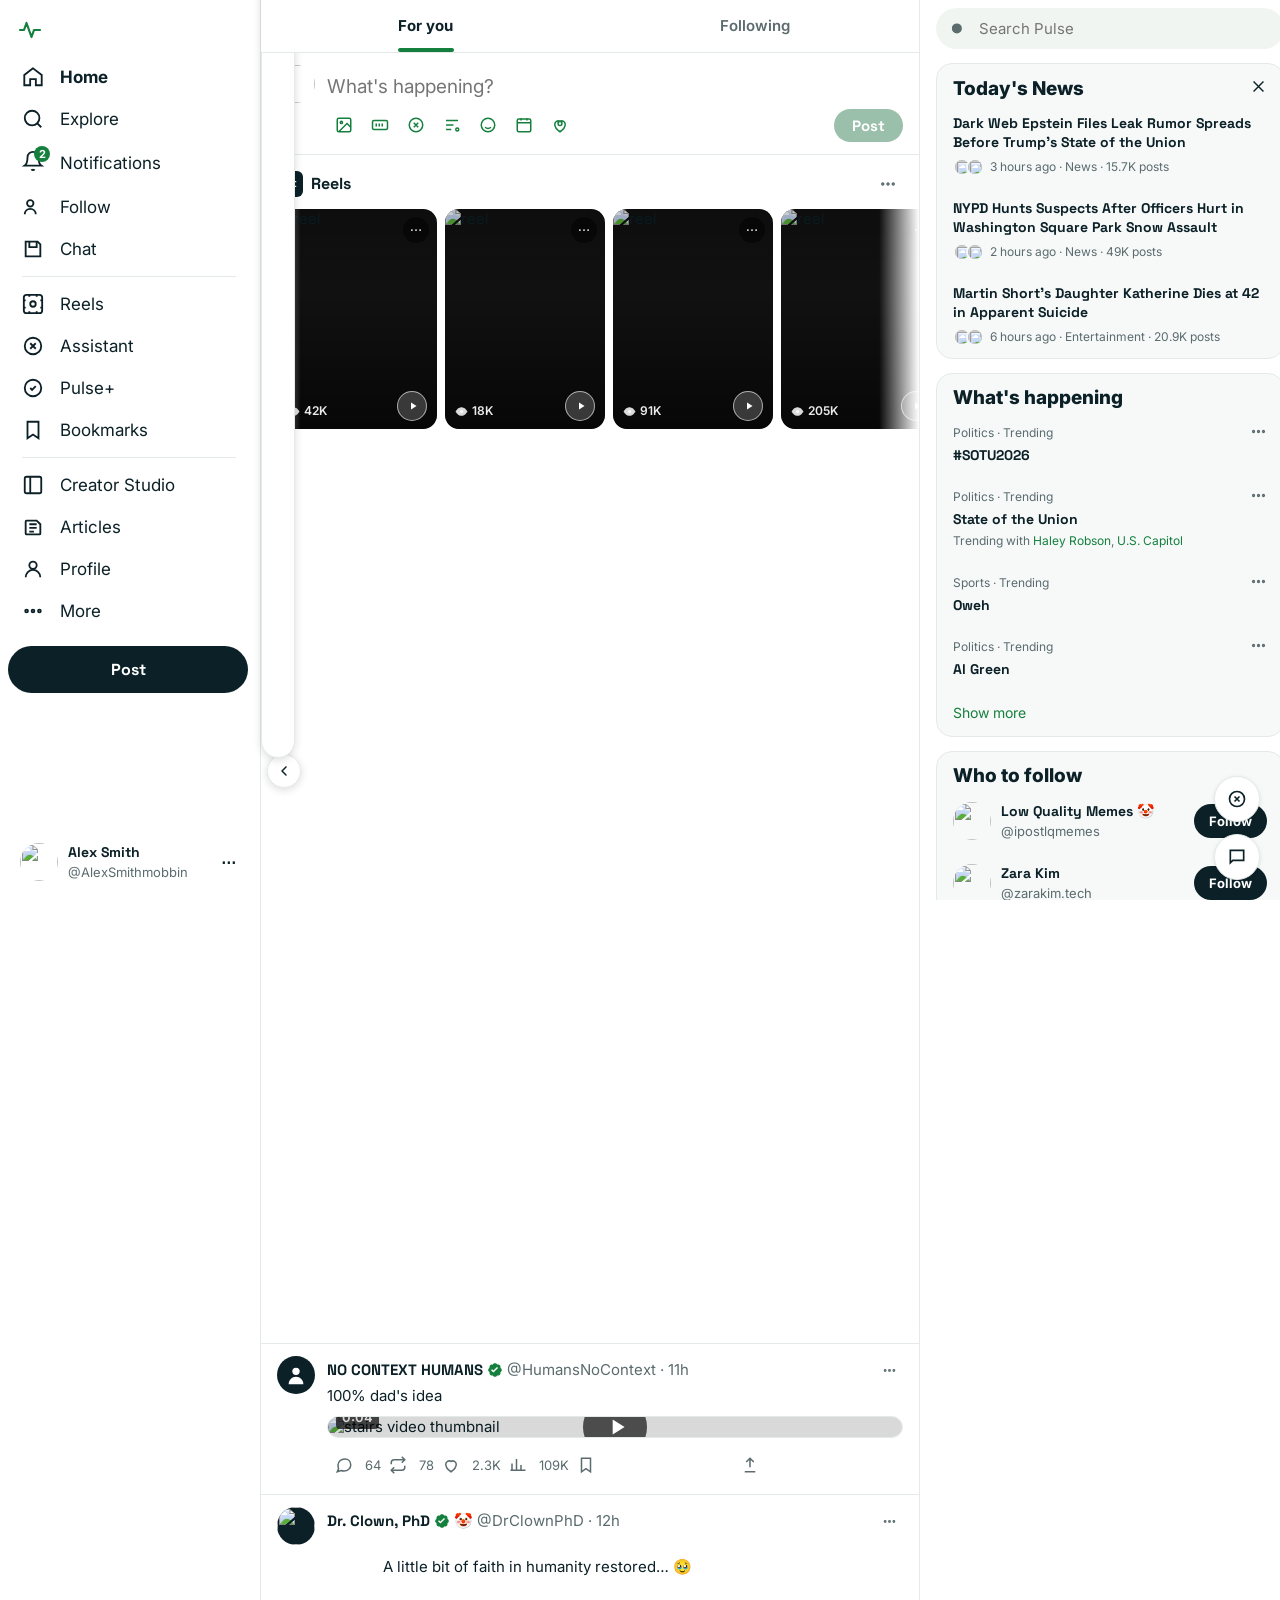
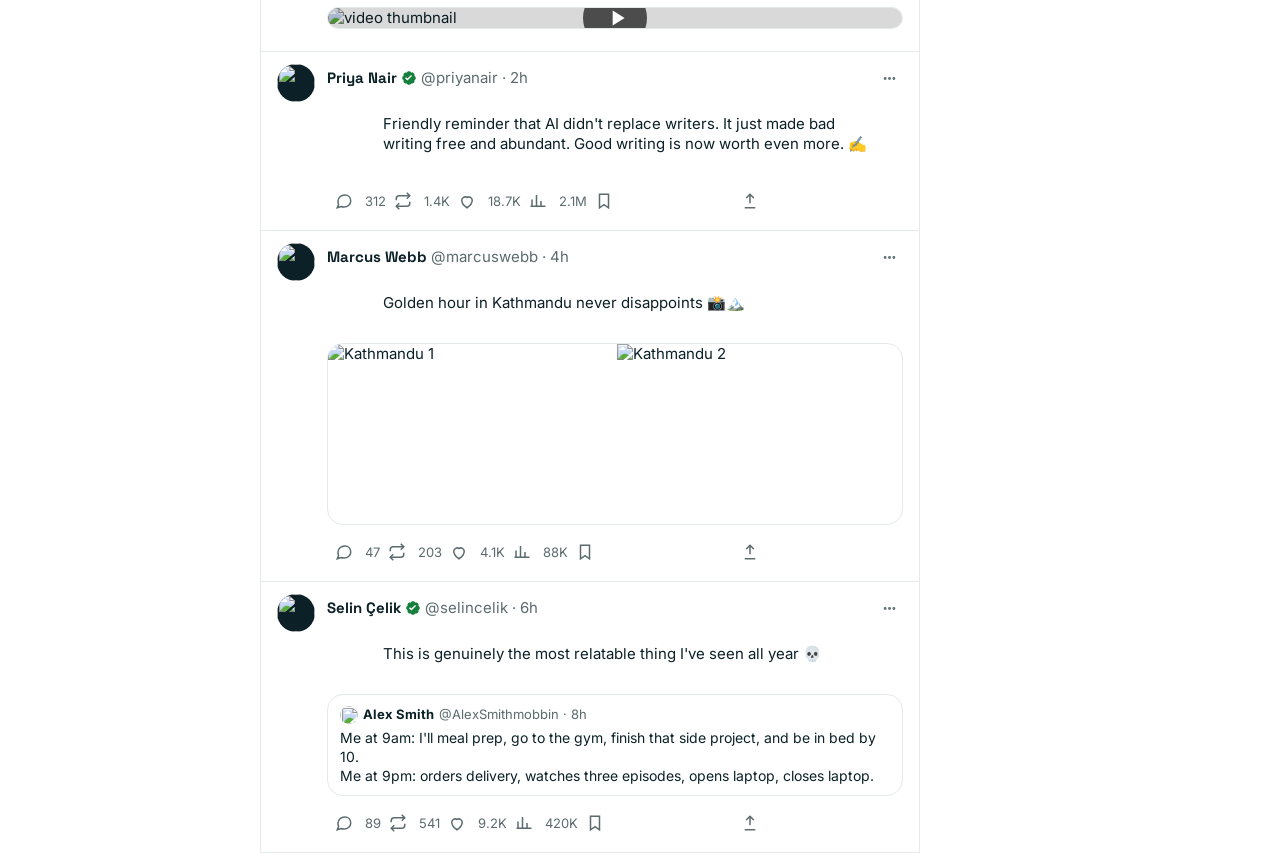
==== commit 96e38fbf: "COMMIT PUSH" ====
--- a/index.html
+++ b/index.html
@@ -9,9 +9,7 @@
       rel="stylesheet"
     />
     <style>
-      /* ─── shadcn/ui-aligned design tokens ─── */
       :root {
-        /* shadcn core */
         --background: #ffffff;
         --foreground: #0b2027;
         --card: #f7f9f9;
@@ -31,9 +29,7 @@
         --border: #e4eae8;
         --input: #e4eae8;
         --ring: #15803d;
-        --radius: 0.5rem; /* shadcn default */
-
-        /* brand */
+        --radius: 0.5rem;
         --brand: #15803d;
         --brand-hover: #136b34;
         --brand-muted: rgba(21, 128, 61, 0.1);
@@ -42,7 +38,6 @@
         --like: #fb3640;
         --like-muted: rgba(251, 54, 64, 0.1);
       }
-
       *,
       *::before,
       *::after {
@@ -67,8 +62,6 @@
         font-size: 15px;
         line-height: 20px;
       }
-
-      /* Space Grotesk for display elements — mirrors shadcn's font-semibold headings */
       h1,
       h2,
       h3,
@@ -81,24 +74,23 @@
       .modal-drafts,
       .post-btn,
       .reply-submit,
-      .post-submit {
+      .post-submit,
+      .reels-title {
         font-family:
           "Space Grotesk",
           "Inter",
           -apple-system,
           sans-serif;
       }
-
       a {
         color: inherit;
         text-decoration: none;
       }
 
       /* ─── Layout ─── */
-      /* Tight 3-col grid; no excessive outer margin */
       .app {
         display: grid;
-        grid-template-columns: 240px 598px 330px;
+        grid-template-columns: 260px 660px 380px;
         width: fit-content;
         margin: 0 auto;
         min-height: 100vh;
@@ -130,7 +122,6 @@
         width: 24px;
         height: 24px;
       }
-
       .nav-list {
         list-style: none;
         margin: 0;
@@ -142,11 +133,11 @@
         gap: 16px;
         padding: 10px 14px;
         border-radius: 9999px;
-        font-size: 18px;
+        font-size: 17px;
         font-weight: 400;
         cursor: pointer;
         width: fit-content;
-        max-width: 216px;
+        max-width: 240px;
         color: var(--foreground);
         position: relative;
         transition: background 0.15s;
@@ -161,11 +152,10 @@
         font-weight: 700;
       }
       .nav-item svg {
-        width: 24px;
-        height: 24px;
+        width: 22px;
+        height: 22px;
         flex-shrink: 0;
       }
-
       .nav-icon-wrap {
         position: relative;
       }
@@ -185,16 +175,21 @@
         justify-content: center;
       }
 
+      .nav-divider {
+        height: 1px;
+        background: var(--border);
+        margin: 6px 14px;
+      }
+
       .post-btn-wrap {
         margin-top: 14px;
       }
-      /* shadcn Button (default variant) */
       .post-btn {
         background: var(--primary);
         color: var(--primary-foreground);
         border: none;
         width: 100%;
-        max-width: 216px;
+        max-width: 240px;
         padding: 13px 0;
         border-radius: 9999px;
         font-size: 16px;
@@ -205,7 +200,6 @@
       .post-btn:hover {
         opacity: 0.9;
       }
-
       .nav-spacer {
         flex: 1;
       }
@@ -216,7 +210,7 @@
         padding: 10px 12px;
         border-radius: 9999px;
         cursor: pointer;
-        max-width: 216px;
+        max-width: 240px;
         transition: background 0.15s;
       }
       .nav-account:hover {
@@ -257,7 +251,7 @@
       .main-header {
         position: sticky;
         top: 0;
-        background: rgba(255, 255, 255, 0.85);
+        background: rgba(255, 255, 255, 0.88);
         backdrop-filter: blur(12px);
         -webkit-backdrop-filter: blur(12px);
         z-index: 5;
@@ -310,8 +304,6 @@
         flex: 1;
         padding-top: 6px;
       }
-
-      /* shadcn icon-button */
       .icon-btn {
         width: 34px;
         height: 34px;
@@ -330,7 +322,6 @@
         width: 18px;
         height: 18px;
       }
-
       .composer-icons {
         display: flex;
         align-items: center;
@@ -340,8 +331,6 @@
         display: flex;
         gap: 2px;
       }
-
-      /* shadcn Badge-style disabled post button */
       .post-submit {
         background: #9abfaa;
         color: #fff;
@@ -364,7 +353,6 @@
       .reply-submit:active {
         transform: scale(0.97);
       }
-
       textarea.compose-input,
       textarea.rc-input {
         width: 100%;
@@ -384,7 +372,252 @@
         margin-bottom: 8px;
       }
 
-      /* Tweet */
+      /* ─── REELS SECTION ─── */
+      .reels-section {
+        border-bottom: 1px solid var(--border);
+        padding: 14px 0 0 0;
+      }
+      .reels-header {
+        display: flex;
+        align-items: center;
+        justify-content: space-between;
+        padding: 0 16px 10px 16px;
+      }
+      .reels-title {
+        display: flex;
+        align-items: center;
+        gap: 8px;
+        font-size: 16px;
+        font-weight: 700;
+      }
+      .reels-title-icon {
+        width: 26px;
+        height: 26px;
+        background: var(--foreground);
+        border-radius: 6px;
+        display: flex;
+        align-items: center;
+        justify-content: center;
+        flex-shrink: 0;
+      }
+      .reels-title-icon svg {
+        width: 14px;
+        height: 14px;
+        fill: #fff;
+      }
+      .reels-more-btn {
+        width: 30px;
+        height: 30px;
+        display: flex;
+        align-items: center;
+        justify-content: center;
+        border-radius: 9999px;
+        color: var(--muted-foreground);
+        cursor: pointer;
+        transition: background 0.12s;
+      }
+      .reels-more-btn:hover {
+        background: var(--secondary);
+      }
+      .reels-more-btn svg {
+        width: 18px;
+        height: 18px;
+      }
+
+      /* Reels scroll container — relative so arrows sit on top */
+      .reels-scroll-wrap {
+        position: relative;
+        /* give arrows room to breathe without clipping scroll content */
+      }
+
+      /* Left/right fade masks */
+      .reels-scroll-wrap::before,
+      .reels-scroll-wrap::after {
+        content: "";
+        position: absolute;
+        top: 0;
+        bottom: 14px;
+        width: 40px;
+        pointer-events: none;
+        z-index: 3;
+      }
+      .reels-scroll-wrap::before {
+        left: 0;
+        background: linear-gradient(to right, var(--background), transparent);
+      }
+      .reels-scroll-wrap::after {
+        right: 0;
+        background: linear-gradient(to left, var(--background), transparent);
+      }
+
+      .reels-scroll {
+        display: flex;
+        gap: 8px;
+        overflow-x: auto;
+        scroll-behavior: smooth;
+        padding: 0 16px 14px 16px;
+        scrollbar-width: none;
+        /* ensure cards aren't clipped by parent overflow:hidden */
+        -webkit-overflow-scrolling: touch;
+      }
+      .reels-scroll::-webkit-scrollbar {
+        display: none;
+      }
+
+      /* ── Reel card ── */
+      .reel-card {
+        flex-shrink: 0;
+        width: 160px;
+        border-radius: 14px;
+        overflow: hidden;
+        position: relative; /* stacking context for absolute children */
+        cursor: pointer;
+        background: #111;
+        /* transition only on transform, not overflow */
+        transition: transform 0.2s;
+      }
+      .reel-card:hover {
+        transform: scale(1.03);
+      }
+
+      .reel-card img {
+        width: 100%;
+        height: 220px;
+        object-fit: cover;
+        display: block;
+        /* no transform here — parent handles scale hover */
+      }
+
+      /* Semi-transparent gradient overlay */
+      .reel-card-overlay {
+        position: absolute;
+        inset: 0;
+        background: linear-gradient(
+          to bottom,
+          rgba(0, 0, 0, 0.22) 0%,
+          transparent 38%,
+          rgba(0, 0, 0, 0.6) 100%
+        );
+        pointer-events: none;
+        border-radius: 14px;
+      }
+
+      /* Three-dot menu top-right */
+      .reel-card-top {
+        position: absolute;
+        top: 8px;
+        right: 8px;
+        display: flex;
+        gap: 4px;
+        z-index: 2;
+      }
+      .reel-card-dot-btn {
+        width: 26px;
+        height: 26px;
+        background: rgba(0, 0, 0, 0.45);
+        border-radius: 9999px;
+        display: flex;
+        align-items: center;
+        justify-content: center;
+        cursor: pointer;
+        transition: background 0.12s;
+      }
+      .reel-card-dot-btn:hover {
+        background: rgba(0, 0, 0, 0.65);
+      }
+      .reel-card-dot-btn svg {
+        width: 14px;
+        height: 14px;
+        fill: #fff;
+      }
+
+      /* View count + play button bottom */
+      .reel-card-bottom {
+        position: absolute;
+        bottom: 0;
+        left: 0;
+        right: 0;
+        padding: 8px 10px;
+        display: flex;
+        align-items: flex-end;
+        justify-content: space-between;
+        z-index: 2;
+      }
+      .reel-card-views {
+        font-size: 12px;
+        font-weight: 600;
+        color: rgba(255, 255, 255, 0.92);
+        display: flex;
+        align-items: center;
+        gap: 4px;
+      }
+      .reel-card-views svg {
+        width: 13px;
+        height: 13px;
+        fill: rgba(255, 255, 255, 0.85);
+      }
+      .reel-play-btn {
+        width: 30px;
+        height: 30px;
+        background: rgba(255, 255, 255, 0.2);
+        border: 1.5px solid rgba(255, 255, 255, 0.6);
+        border-radius: 9999px;
+        display: flex;
+        align-items: center;
+        justify-content: center;
+        backdrop-filter: blur(4px);
+        transition: background 0.15s;
+        flex-shrink: 0;
+      }
+      .reel-card:hover .reel-play-btn {
+        background: rgba(255, 255, 255, 0.38);
+      }
+      .reel-play-btn svg {
+        width: 12px;
+        height: 12px;
+        fill: #fff;
+        margin-left: 2px;
+      }
+
+      /* Scroll arrow buttons */
+      .reels-arrow {
+        position: absolute;
+        top: 50%;
+        transform: translateY(
+          -65%
+        ); /* center relative to card height minus bottom padding */
+        width: 34px;
+        height: 34px;
+        background: var(--background);
+        border: 1px solid var(--border);
+        border-radius: 9999px;
+        display: flex;
+        align-items: center;
+        justify-content: center;
+        cursor: pointer;
+        box-shadow: 0 2px 8px rgba(0, 0, 0, 0.14);
+        z-index: 4;
+        transition:
+          box-shadow 0.15s,
+          transform 0.15s;
+      }
+      .reels-arrow:hover {
+        box-shadow: 0 4px 16px rgba(0, 0, 0, 0.2);
+        transform: translateY(-65%) scale(1.08);
+      }
+      .reels-arrow svg {
+        width: 16px;
+        height: 16px;
+        stroke: var(--foreground);
+      }
+      .reels-arrow.left {
+        left: 6px;
+      }
+      .reels-arrow.right {
+        right: 6px;
+      }
+
+      /* ─── Tweet ─── */
       .tweet {
         display: flex;
         gap: 12px;
@@ -396,7 +629,6 @@
       .tweet:hover {
         background: rgba(0, 0, 0, 0.015);
       }
-
       .tweet-avatar {
         width: 38px;
         height: 38px;
@@ -418,7 +650,6 @@
         height: 22px;
         fill: #fff;
       }
-
       .tweet-body {
         flex: 1;
         min-width: 0;
@@ -461,7 +692,6 @@
         width: 15px;
         height: 15px;
       }
-
       .tweet-text {
         font-size: 15px;
         line-height: 20px;
@@ -469,8 +699,6 @@
         color: var(--foreground);
         white-space: pre-wrap;
       }
-
-      /* shadcn Card border-radius matches --radius on media */
       .tweet-media {
         border-radius: calc(var(--radius) * 2);
         overflow: hidden;
@@ -495,11 +723,32 @@
         border-radius: 4px;
       }
 
+      /* 2-image grid */
+      .tweet-media-grid {
+        display: grid;
+        grid-template-columns: 1fr 1fr;
+        gap: 3px;
+        border-radius: calc(var(--radius) * 2);
+        overflow: hidden;
+        border: 1px solid var(--border);
+        margin-bottom: 10px;
+      }
+      .tweet-media-grid img {
+        width: 100%;
+        height: 180px;
+        object-fit: cover;
+        display: block;
+        transition: opacity 0.15s;
+      }
+      .tweet-media-grid img:hover {
+        opacity: 0.92;
+      }
+
       .tweet-actions {
         display: flex;
         align-items: center;
         justify-content: space-between;
-        max-width: 420px;
+        max-width: 440px;
         margin-top: 4px;
         color: var(--muted-foreground);
       }
@@ -523,7 +772,6 @@
         width: 18px;
         height: 18px;
       }
-
       .tweet-action.reply:hover {
         color: var(--brand);
       }
@@ -571,7 +819,6 @@
         fill: var(--brand);
         stroke: var(--brand);
       }
-
       @keyframes pop {
         0% {
           transform: scale(1);
@@ -586,8 +833,6 @@
       .pop {
         animation: pop 0.3s ease;
       }
-
-      /* play overlay */
       .play-overlay {
         position: absolute;
         inset: 0;
@@ -618,23 +863,55 @@
         margin-left: 3px;
       }
 
+      /* Quote tweet */
+      .tweet-quote {
+        border: 1px solid var(--border);
+        border-radius: calc(var(--radius) * 2);
+        padding: 10px 12px;
+        margin-bottom: 10px;
+        font-size: 14px;
+        color: var(--foreground);
+        line-height: 19px;
+        cursor: pointer;
+      }
+      .tweet-quote:hover {
+        background: var(--secondary);
+      }
+      .tweet-quote-head {
+        display: flex;
+        align-items: center;
+        gap: 5px;
+        margin-bottom: 4px;
+      }
+      .tweet-quote-avatar {
+        width: 18px;
+        height: 18px;
+        border-radius: 9999px;
+        object-fit: cover;
+      }
+      .tweet-quote-name {
+        font-weight: 700;
+        font-size: 13px;
+      }
+      .tweet-quote-handle {
+        color: var(--muted-foreground);
+        font-size: 13px;
+      }
+
       /* ─── Right Sidebar ─── */
       .right {
-        padding: 8px 12px;
+        padding: 8px 16px;
         position: sticky;
         top: 0;
         height: 100vh;
         overflow-y: auto;
       }
-      /* Hide scrollbar but keep scrollable */
       .right::-webkit-scrollbar {
         display: none;
       }
       .right {
         scrollbar-width: none;
       }
-
-      /* shadcn Input */
       .search-box {
         position: relative;
         margin-bottom: 14px;
@@ -666,8 +943,6 @@
         height: 15px;
         fill: var(--muted-foreground);
       }
-
-      /* shadcn Card */
       .panel {
         background: var(--card);
         border-radius: calc(var(--radius) * 2);
@@ -691,7 +966,6 @@
         width: 17px;
         height: 17px;
       }
-
       .news-item,
       .trend-item,
       .person-item,
@@ -706,7 +980,6 @@
       .follow-item:hover {
         background: rgba(15, 20, 25, 0.04);
       }
-
       .news-headline {
         font-weight: 700;
         font-size: 14px;
@@ -741,7 +1014,6 @@
         height: 100%;
         object-fit: cover;
       }
-
       .trend-row {
         display: flex;
         justify-content: space-between;
@@ -771,7 +1043,6 @@
         width: 17px;
         height: 17px;
       }
-
       .show-more {
         padding: 13px 16px;
         color: var(--brand);
@@ -782,28 +1053,6 @@
       .show-more:hover {
         background: rgba(15, 20, 25, 0.04);
       }
-
-      .person-item {
-        display: flex;
-        align-items: center;
-        gap: 10px;
-      }
-      .person-avatar {
-        width: 38px;
-        height: 38px;
-        border-radius: 9999px;
-        background: var(--foreground);
-        display: flex;
-        align-items: center;
-        justify-content: center;
-        flex-shrink: 0;
-      }
-      .person-avatar svg {
-        width: 20px;
-        height: 20px;
-        fill: #fff;
-      }
-
       .follow-item {
         display: flex;
         align-items: center;
@@ -827,8 +1076,6 @@
         color: var(--muted-foreground);
         font-size: 13px;
       }
-
-      /* shadcn Button (outline variant) → Follow pill */
       .follow-pill {
         background: var(--primary);
         color: var(--primary-foreground);
@@ -866,7 +1113,6 @@
       .follow-pill.following:hover .pill-label-hover {
         display: inline;
       }
-
       .footer-links {
         padding: 0 4px;
         font-size: 12px;
@@ -883,7 +1129,7 @@
         text-decoration: underline;
       }
 
-      /* ─── Modal / Overlay ─── */
+      /* ─── Modal ─── */
       .overlay {
         position: fixed;
         inset: 0;
@@ -903,8 +1149,6 @@
           opacity: 1;
         }
       }
-
-      /* shadcn Dialog */
       .modal {
         background: var(--popover);
         width: 600px;
@@ -928,7 +1172,6 @@
           opacity: 1;
         }
       }
-
       .modal-header {
         display: flex;
         align-items: center;
@@ -961,7 +1204,6 @@
       .modal-drafts:hover {
         text-decoration: underline;
       }
-
       .modal-context {
         display: flex;
         gap: 12px;
@@ -1008,7 +1250,6 @@
       .ctx-link {
         color: var(--brand);
       }
-
       .thread-line-row {
         display: flex;
         gap: 12px;
@@ -1033,7 +1274,6 @@
       .replying-to a {
         color: var(--brand);
       }
-
       .reply-compose {
         display: flex;
         gap: 12px;
@@ -1050,7 +1290,6 @@
         flex: 1;
         min-width: 0;
       }
-
       .gif-attach {
         position: relative;
         border-radius: calc(var(--radius) * 2);
@@ -1115,7 +1354,6 @@
         fill: #fff;
         margin-left: 2px;
       }
-
       .add-desc {
         color: var(--brand);
         font-size: 13px;
@@ -1132,7 +1370,6 @@
       .add-desc:hover {
         text-decoration: underline;
       }
-
       .modal-toolbar {
         display: flex;
         align-items: center;
@@ -1151,8 +1388,6 @@
         width: 34px;
         height: 34px;
       }
-
-      /* shadcn Button (default) → Reply */
       .reply-submit {
         background: var(--primary);
         color: var(--primary-foreground);
@@ -1171,7 +1406,7 @@
         opacity: 0.88;
       }
 
-      /* ─── Float buttons ─── */
+      /* Float buttons */
       .float-btns {
         position: fixed;
         right: 20px;
@@ -1181,7 +1416,6 @@
         gap: 12px;
         z-index: 10;
       }
-      /* shadcn ghost-button circle */
       .float-btn {
         width: 46px;
         height: 46px;
@@ -1206,8 +1440,7 @@
         height: 20px;
       }
 
-      /* ─── Toast ─── */
-      /* shadcn Sonner-style */
+      /* Toast */
       .toast {
         position: fixed;
         bottom: 88px;
@@ -1232,11 +1465,9 @@
         opacity: 1;
         transform: translateX(-50%) translateY(0);
       }
-
       .hidden {
         display: none !important;
       }
-
       .modal-context,
       .reply-compose {
         cursor: default;
@@ -1322,6 +1553,22 @@
             </svg>
             Chat
           </li>
+          <li class="nav-divider"></li>
+          <li class="nav-item" onclick="switchNav(this)">
+            <svg
+              viewBox="0 0 24 24"
+              fill="none"
+              stroke="currentColor"
+              stroke-width="2"
+            >
+              <rect x="2" y="2" width="20" height="20" rx="3" />
+              <circle cx="12" cy="12" r="3" />
+              <path
+                d="M2 8h2M20 8h2M2 16h2M20 16h2M8 2v2M16 2v2M8 20v2M16 20v2"
+              />
+            </svg>
+            Reels
+          </li>
           <li class="nav-item" onclick="switchNav(this)">
             <svg
               viewBox="0 0 24 24"
@@ -1357,6 +1604,7 @@
             </svg>
             Bookmarks
           </li>
+          <li class="nav-divider"></li>
           <li class="nav-item" onclick="switchNav(this)">
             <svg
               viewBox="0 0 24 24"
@@ -1433,6 +1681,7 @@
           </div>
         </div>
 
+        <!-- COMPOSER -->
         <div class="composer">
           <img src="https://randomuser.me/api/portraits/men/32.jpg" alt="" />
           <div class="composer-body">
@@ -1535,6 +1784,253 @@
             </div>
           </div>
         </div>
+
+        <!-- REELS SECTION -->
+        <div class="reels-section">
+          <div class="reels-header">
+            <div class="reels-title">
+              <div class="reels-title-icon">
+                <svg viewBox="0 0 24 24">
+                  <rect
+                    x="2"
+                    y="2"
+                    width="20"
+                    height="20"
+                    rx="3"
+                    fill="#fff"
+                    opacity="0"
+                  />
+                  <circle cx="12" cy="12" r="3" fill="none" />
+                  <path
+                    d="M2 8h2M20 8h2M2 16h2M20 16h2M8 2v2M16 2v2M8 20v2M16 20v2"
+                    stroke="#fff"
+                    stroke-width="2"
+                    stroke-linecap="round"
+                  />
+                  <path d="M10 9l5 3-5 3V9z" fill="#fff" />
+                </svg>
+              </div>
+              Reels
+            </div>
+            <div class="reels-more-btn" onclick="showToast('Reels options')">
+              <svg
+                viewBox="0 0 24 24"
+                fill="none"
+                stroke="currentColor"
+                stroke-width="2"
+              >
+                <circle cx="5" cy="12" r="1.3" />
+                <circle cx="12" cy="12" r="1.3" />
+                <circle cx="19" cy="12" r="1.3" />
+              </svg>
+            </div>
+          </div>
+
+          <div class="reels-scroll-wrap">
+            <!-- Left arrow -->
+            <div class="reels-arrow left" onclick="scrollReels(-1)">
+              <svg
+                viewBox="0 0 24 24"
+                fill="none"
+                stroke-width="2.2"
+                stroke-linecap="round"
+                stroke-linejoin="round"
+              >
+                <path d="M15 18l-6-6 6-6" />
+              </svg>
+            </div>
+
+            <div class="reels-scroll" id="reelsScroll">
+              <div class="reel-card" onclick="showToast('Opening Reel…')">
+                <img
+                  src="https://images.unsplash.com/photo-1519741497674-611481863552?w=400&q=80"
+                  alt="reel"
+                />
+                <div class="reel-card-overlay"></div>
+                <div class="reel-card-top">
+                  <div class="reel-card-dot-btn">
+                    <svg viewBox="0 0 24 24">
+                      <circle cx="5" cy="12" r="1.5" fill="#fff" />
+                      <circle cx="12" cy="12" r="1.5" fill="#fff" />
+                      <circle cx="19" cy="12" r="1.5" fill="#fff" />
+                    </svg>
+                  </div>
+                </div>
+                <div class="reel-card-bottom">
+                  <div class="reel-card-views">
+                    <svg viewBox="0 0 24 24">
+                      <path d="M1 12s4-8 11-8 11 8 11 8-4 8-11 8-11-8-11-8z" />
+                      <circle cx="12" cy="12" r="3" />
+                    </svg>
+                    42K
+                  </div>
+                  <div class="reel-play-btn">
+                    <svg viewBox="0 0 24 24"><path d="M8 5v14l11-7z" /></svg>
+                  </div>
+                </div>
+              </div>
+
+              <div class="reel-card" onclick="showToast('Opening Reel…')">
+                <img
+                  src="https://images.unsplash.com/photo-1529156069898-49953e39b3ac?w=400&q=80"
+                  alt="reel"
+                />
+                <div class="reel-card-overlay"></div>
+                <div class="reel-card-top">
+                  <div class="reel-card-dot-btn">
+                    <svg viewBox="0 0 24 24">
+                      <circle cx="5" cy="12" r="1.5" fill="#fff" />
+                      <circle cx="12" cy="12" r="1.5" fill="#fff" />
+                      <circle cx="19" cy="12" r="1.5" fill="#fff" />
+                    </svg>
+                  </div>
+                </div>
+                <div class="reel-card-bottom">
+                  <div class="reel-card-views">
+                    <svg viewBox="0 0 24 24">
+                      <path d="M1 12s4-8 11-8 11 8 11 8-4 8-11 8-11-8-11-8z" />
+                      <circle cx="12" cy="12" r="3" />
+                    </svg>
+                    18K
+                  </div>
+                  <div class="reel-play-btn">
+                    <svg viewBox="0 0 24 24"><path d="M8 5v14l11-7z" /></svg>
+                  </div>
+                </div>
+              </div>
+
+              <div class="reel-card" onclick="showToast('Opening Reel…')">
+                <img
+                  src="https://images.unsplash.com/photo-1508214751196-bcfd4ca60f91?w=400&q=80"
+                  alt="reel"
+                />
+                <div class="reel-card-overlay"></div>
+                <div class="reel-card-top">
+                  <div class="reel-card-dot-btn">
+                    <svg viewBox="0 0 24 24">
+                      <circle cx="5" cy="12" r="1.5" fill="#fff" />
+                      <circle cx="12" cy="12" r="1.5" fill="#fff" />
+                      <circle cx="19" cy="12" r="1.5" fill="#fff" />
+                    </svg>
+                  </div>
+                </div>
+                <div class="reel-card-bottom">
+                  <div class="reel-card-views">
+                    <svg viewBox="0 0 24 24">
+                      <path d="M1 12s4-8 11-8 11 8 11 8-4 8-11 8-11-8-11-8z" />
+                      <circle cx="12" cy="12" r="3" />
+                    </svg>
+                    91K
+                  </div>
+                  <div class="reel-play-btn">
+                    <svg viewBox="0 0 24 24"><path d="M8 5v14l11-7z" /></svg>
+                  </div>
+                </div>
+              </div>
+
+              <div class="reel-card" onclick="showToast('Opening Reel…')">
+                <img
+                  src="https://images.unsplash.com/photo-1534528741775-53994a69daeb?w=400&q=80"
+                  alt="reel"
+                />
+                <div class="reel-card-overlay"></div>
+                <div class="reel-card-top">
+                  <div class="reel-card-dot-btn">
+                    <svg viewBox="0 0 24 24">
+                      <circle cx="5" cy="12" r="1.5" fill="#fff" />
+                      <circle cx="12" cy="12" r="1.5" fill="#fff" />
+                      <circle cx="19" cy="12" r="1.5" fill="#fff" />
+                    </svg>
+                  </div>
+                </div>
+                <div class="reel-card-bottom">
+                  <div class="reel-card-views">
+                    <svg viewBox="0 0 24 24">
+                      <path d="M1 12s4-8 11-8 11 8 11 8-4 8-11 8-11-8-11-8z" />
+                      <circle cx="12" cy="12" r="3" />
+                    </svg>
+                    205K
+                  </div>
+                  <div class="reel-play-btn">
+                    <svg viewBox="0 0 24 24"><path d="M8 5v14l11-7z" /></svg>
+                  </div>
+                </div>
+              </div>
+
+              <div class="reel-card" onclick="showToast('Opening Reel…')">
+                <img
+                  src="https://images.unsplash.com/photo-1556740749-887f6717d7e4?w=400&q=80"
+                  alt="reel"
+                />
+                <div class="reel-card-overlay"></div>
+                <div class="reel-card-top">
+                  <div class="reel-card-dot-btn">
+                    <svg viewBox="0 0 24 24">
+                      <circle cx="5" cy="12" r="1.5" fill="#fff" />
+                      <circle cx="12" cy="12" r="1.5" fill="#fff" />
+                      <circle cx="19" cy="12" r="1.5" fill="#fff" />
+                    </svg>
+                  </div>
+                </div>
+                <div class="reel-card-bottom">
+                  <div class="reel-card-views">
+                    <svg viewBox="0 0 24 24">
+                      <path d="M1 12s4-8 11-8 11 8 11 8-4 8-11 8-11-8-11-8z" />
+                      <circle cx="12" cy="12" r="3" />
+                    </svg>
+                    7.3K
+                  </div>
+                  <div class="reel-play-btn">
+                    <svg viewBox="0 0 24 24"><path d="M8 5v14l11-7z" /></svg>
+                  </div>
+                </div>
+              </div>
+
+              <div class="reel-card" onclick="showToast('Opening Reel…')">
+                <img
+                  src="https://images.unsplash.com/photo-1506794778202-cad84cf45f1d?w=400&q=80"
+                  alt="reel"
+                />
+                <div class="reel-card-overlay"></div>
+                <div class="reel-card-top">
+                  <div class="reel-card-dot-btn">
+                    <svg viewBox="0 0 24 24">
+                      <circle cx="5" cy="12" r="1.5" fill="#fff" />
+                      <circle cx="12" cy="12" r="1.5" fill="#fff" />
+                      <circle cx="19" cy="12" r="1.5" fill="#fff" />
+                    </svg>
+                  </div>
+                </div>
+                <div class="reel-card-bottom">
+                  <div class="reel-card-views">
+                    <svg viewBox="0 0 24 24">
+                      <path d="M1 12s4-8 11-8 11 8 11 8-4 8-11 8-11-8-11-8z" />
+                      <circle cx="12" cy="12" r="3" />
+                    </svg>
+                    33K
+                  </div>
+                  <div class="reel-play-btn">
+                    <svg viewBox="0 0 24 24"><path d="M8 5v14l11-7z" /></svg>
+                  </div>
+                </div>
+              </div>
+            </div>
+
+            <!-- Right arrow -->
+            <div class="reels-arrow right" onclick="scrollReels(1)">
+              <svg
+                viewBox="0 0 24 24"
+                fill="none"
+                stroke-width="2.2"
+                stroke-linecap="round"
+                stroke-linejoin="round"
+              >
+                <path d="M9 18l6-6-6-6" />
+              </svg>
+            </div>
+          </div>
+        </div>
+        <!-- END REELS -->
 
         <!-- TWEET 1 -->
         <article class="tweet" id="tweet1">
@@ -1557,17 +2053,6 @@
               <span class="tweet-dot">·</span>
               <span class="tweet-time">11h</span>
               <div class="tweet-more">
-                <div class="icon-btn">
-                  <svg
-                    viewBox="0 0 24 24"
-                    fill="none"
-                    stroke="currentColor"
-                    stroke-width="2"
-                  >
-                    <circle cx="12" cy="12" r="9" />
-                    <path d="M9 9l6 6M9 15l6-6" />
-                  </svg>
-                </div>
                 <div class="icon-btn">
                   <svg
                     viewBox="0 0 24 24"
@@ -1722,17 +2207,6 @@
                     stroke="currentColor"
                     stroke-width="2"
                   >
-                    <circle cx="12" cy="12" r="9" />
-                    <path d="M9 9l6 6M9 15l6-6" />
-                  </svg>
-                </div>
-                <div class="icon-btn">
-                  <svg
-                    viewBox="0 0 24 24"
-                    fill="none"
-                    stroke="currentColor"
-                    stroke-width="2"
-                  >
                     <circle cx="5" cy="12" r="1.3" />
                     <circle cx="12" cy="12" r="1.3" />
                     <circle cx="19" cy="12" r="1.3" />
@@ -1751,6 +2225,445 @@
               <div class="play-overlay">
                 <div class="play-circle">
                   <svg viewBox="0 0 24 24"><path d="M8 5v14l11-7z" /></svg>
+                </div>
+              </div>
+            </div>
+          </div>
+        </article>
+
+        <!-- TWEET 3 -->
+        <article class="tweet">
+          <div class="tweet-avatar">
+            <img
+              src="https://randomuser.me/api/portraits/women/44.jpg"
+              alt=""
+            />
+          </div>
+          <div class="tweet-body">
+            <div class="tweet-head">
+              <span class="tweet-name">Priya Nair</span>
+              <svg class="verified-badge" viewBox="0 0 22 22">
+                <path
+                  fill="#15803D"
+                  d="M20.396 11c-.018-.646-.215-1.275-.57-1.816-.354-.54-.852-.972-1.438-1.246.223-.607.27-1.264.135-1.897-.135-.633-.45-1.214-.912-1.676-.462-.462-1.043-.777-1.676-.912-.633-.135-1.29-.088-1.897.135-.273-.587-.704-1.086-1.245-1.44S11.647 1.62 11 1.604c-.646.018-1.273.215-1.813.57-.54.354-.972.852-1.246 1.439-.607-.223-1.264-.27-1.897-.135-.633.135-1.214.45-1.676.912-.462.462-.777 1.043-.912 1.676-.135.633-.088 1.29.135 1.897-.587.274-1.085.705-1.439 1.246-.354.54-.551 1.167-.569 1.813.018.646.215 1.273.57 1.813.354.54.852.972 1.438 1.246-.223.607-.27 1.264-.135 1.897.135.633.45 1.214.912 1.676.462.462 1.043.777 1.676.912.633.135 1.29.088 1.897-.135.274.587.705 1.085 1.246 1.439.54.354 1.167.551 1.813.569.646-.018 1.273-.215 1.813-.57.54-.354.972-.852 1.246-1.438.607.223 1.264.27 1.897.135.633-.135 1.214-.45 1.676-.912.462-.462.777-1.043.912-1.676.135-.633.088-1.29-.135-1.897.587-.274 1.085-.705 1.439-1.246.354-.54.551-1.167.569-1.813zm-11.564 3.566-3.32-3.319 1.414-1.414 1.906 1.905 4.926-4.925 1.414 1.414z"
+                />
+              </svg>
+              <span class="tweet-handle">@priyanair</span>
+              <span class="tweet-dot">·</span>
+              <span class="tweet-time">2h</span>
+              <div class="tweet-more">
+                <div class="icon-btn">
+                  <svg
+                    viewBox="0 0 24 24"
+                    fill="none"
+                    stroke="currentColor"
+                    stroke-width="2"
+                  >
+                    <circle cx="5" cy="12" r="1.3" />
+                    <circle cx="12" cy="12" r="1.3" />
+                    <circle cx="19" cy="12" r="1.3" />
+                  </svg>
+                </div>
+              </div>
+            </div>
+            <div class="tweet-text">
+              Friendly reminder that AI didn't replace writers. It just made bad
+              writing free and abundant. Good writing is now worth even more. ✍️
+            </div>
+            <div class="tweet-actions">
+              <div class="tweet-action reply" onclick="openModal(event)">
+                <div class="icon-btn">
+                  <svg
+                    viewBox="0 0 24 24"
+                    fill="none"
+                    stroke="currentColor"
+                    stroke-width="2"
+                  >
+                    <path
+                      d="M21 12c0 4.4-4 8-9 8-1.4 0-2.7-.2-3.9-.7L3 21l1.8-4.4C4.3 15.5 4 13.8 4 12c0-4.4 4-8 9-8s8 3.6 8 8z"
+                    />
+                  </svg>
+                </div>
+                <span>312</span>
+              </div>
+              <div
+                class="tweet-action retweet"
+                onclick="toggleRetweet(this, event)"
+              >
+                <div class="icon-btn">
+                  <svg
+                    viewBox="0 0 24 24"
+                    fill="none"
+                    stroke="currentColor"
+                    stroke-width="2"
+                  >
+                    <path d="M17 1l4 4-4 4" />
+                    <path d="M3 11V9a4 4 0 0 1 4-4h14" />
+                    <path d="M7 23l-4-4 4-4" />
+                    <path d="M21 13v2a4 4 0 0 1-4 4H3" />
+                  </svg>
+                </div>
+                <span class="rt-count">1.4K</span>
+              </div>
+              <div class="tweet-action like" onclick="toggleLike(this, event)">
+                <div class="icon-btn">
+                  <svg
+                    viewBox="0 0 24 24"
+                    fill="none"
+                    stroke="currentColor"
+                    stroke-width="2"
+                  >
+                    <path
+                      d="M12 21s-7-4.5-7-10a4.5 4.5 0 0 1 7-3.7A4.5 4.5 0 0 1 19 11c0 5.5-7 10-7 10z"
+                    />
+                  </svg>
+                </div>
+                <span class="like-count">18.7K</span>
+              </div>
+              <div class="tweet-action views">
+                <div class="icon-btn">
+                  <svg
+                    viewBox="0 0 24 24"
+                    fill="none"
+                    stroke="currentColor"
+                    stroke-width="2"
+                  >
+                    <path d="M4 19V10M10 19V4M16 19v-7M22 19H2" />
+                  </svg>
+                </div>
+                <span>2.1M</span>
+              </div>
+              <div
+                class="tweet-action bookmark"
+                onclick="toggleBookmark(this, event)"
+              >
+                <div class="icon-btn">
+                  <svg
+                    viewBox="0 0 24 24"
+                    fill="none"
+                    stroke="currentColor"
+                    stroke-width="2"
+                  >
+                    <path d="M6 3h12v18l-6-4-6 4z" />
+                  </svg>
+                </div>
+              </div>
+              <div
+                class="tweet-action share"
+                onclick="
+                  showToast('Link copied');
+                  event.stopPropagation();
+                "
+              >
+                <div class="icon-btn">
+                  <svg
+                    viewBox="0 0 24 24"
+                    fill="none"
+                    stroke="currentColor"
+                    stroke-width="2"
+                  >
+                    <path d="M12 3v12M7 8l5-5 5 5" />
+                    <path d="M5 21h14" />
+                  </svg>
+                </div>
+              </div>
+            </div>
+          </div>
+        </article>
+
+        <!-- TWEET 4 — photo grid -->
+        <article class="tweet">
+          <div class="tweet-avatar">
+            <img src="https://randomuser.me/api/portraits/men/28.jpg" alt="" />
+          </div>
+          <div class="tweet-body">
+            <div class="tweet-head">
+              <span class="tweet-name">Marcus Webb</span>
+              <span class="tweet-handle">@marcuswebb</span>
+              <span class="tweet-dot">·</span>
+              <span class="tweet-time">4h</span>
+              <div class="tweet-more">
+                <div class="icon-btn">
+                  <svg
+                    viewBox="0 0 24 24"
+                    fill="none"
+                    stroke="currentColor"
+                    stroke-width="2"
+                  >
+                    <circle cx="5" cy="12" r="1.3" />
+                    <circle cx="12" cy="12" r="1.3" />
+                    <circle cx="19" cy="12" r="1.3" />
+                  </svg>
+                </div>
+              </div>
+            </div>
+            <div class="tweet-text">
+              Golden hour in Kathmandu never disappoints 📸🏔️
+            </div>
+            <div class="tweet-media-grid">
+              <img
+                src="https://images.unsplash.com/photo-1544735716-392fe2489ffa?w=600&q=80"
+                alt="Kathmandu 1"
+              />
+              <img
+                src="https://images.unsplash.com/photo-1605640840605-14ac1855827b?w=600&q=80"
+                alt="Kathmandu 2"
+              />
+            </div>
+            <div class="tweet-actions">
+              <div class="tweet-action reply" onclick="openModal(event)">
+                <div class="icon-btn">
+                  <svg
+                    viewBox="0 0 24 24"
+                    fill="none"
+                    stroke="currentColor"
+                    stroke-width="2"
+                  >
+                    <path
+                      d="M21 12c0 4.4-4 8-9 8-1.4 0-2.7-.2-3.9-.7L3 21l1.8-4.4C4.3 15.5 4 13.8 4 12c0-4.4 4-8 9-8s8 3.6 8 8z"
+                    />
+                  </svg>
+                </div>
+                <span>47</span>
+              </div>
+              <div
+                class="tweet-action retweet"
+                onclick="toggleRetweet(this, event)"
+              >
+                <div class="icon-btn">
+                  <svg
+                    viewBox="0 0 24 24"
+                    fill="none"
+                    stroke="currentColor"
+                    stroke-width="2"
+                  >
+                    <path d="M17 1l4 4-4 4" />
+                    <path d="M3 11V9a4 4 0 0 1 4-4h14" />
+                    <path d="M7 23l-4-4 4-4" />
+                    <path d="M21 13v2a4 4 0 0 1-4 4H3" />
+                  </svg>
+                </div>
+                <span class="rt-count">203</span>
+              </div>
+              <div class="tweet-action like" onclick="toggleLike(this, event)">
+                <div class="icon-btn">
+                  <svg
+                    viewBox="0 0 24 24"
+                    fill="none"
+                    stroke="currentColor"
+                    stroke-width="2"
+                  >
+                    <path
+                      d="M12 21s-7-4.5-7-10a4.5 4.5 0 0 1 7-3.7A4.5 4.5 0 0 1 19 11c0 5.5-7 10-7 10z"
+                    />
+                  </svg>
+                </div>
+                <span class="like-count">4.1K</span>
+              </div>
+              <div class="tweet-action views">
+                <div class="icon-btn">
+                  <svg
+                    viewBox="0 0 24 24"
+                    fill="none"
+                    stroke="currentColor"
+                    stroke-width="2"
+                  >
+                    <path d="M4 19V10M10 19V4M16 19v-7M22 19H2" />
+                  </svg>
+                </div>
+                <span>88K</span>
+              </div>
+              <div
+                class="tweet-action bookmark"
+                onclick="toggleBookmark(this, event)"
+              >
+                <div class="icon-btn">
+                  <svg
+                    viewBox="0 0 24 24"
+                    fill="none"
+                    stroke="currentColor"
+                    stroke-width="2"
+                  >
+                    <path d="M6 3h12v18l-6-4-6 4z" />
+                  </svg>
+                </div>
+              </div>
+              <div
+                class="tweet-action share"
+                onclick="
+                  showToast('Link copied');
+                  event.stopPropagation();
+                "
+              >
+                <div class="icon-btn">
+                  <svg
+                    viewBox="0 0 24 24"
+                    fill="none"
+                    stroke="currentColor"
+                    stroke-width="2"
+                  >
+                    <path d="M12 3v12M7 8l5-5 5 5" />
+                    <path d="M5 21h14" />
+                  </svg>
+                </div>
+              </div>
+            </div>
+          </div>
+        </article>
+
+        <!-- TWEET 5 — quote tweet -->
+        <article class="tweet">
+          <div class="tweet-avatar">
+            <img
+              src="https://randomuser.me/api/portraits/women/67.jpg"
+              alt=""
+            />
+          </div>
+          <div class="tweet-body">
+            <div class="tweet-head">
+              <span class="tweet-name">Selin Çelik</span>
+              <svg class="verified-badge" viewBox="0 0 22 22">
+                <path
+                  fill="#15803D"
+                  d="M20.396 11c-.018-.646-.215-1.275-.57-1.816-.354-.54-.852-.972-1.438-1.246.223-.607.27-1.264.135-1.897-.135-.633-.45-1.214-.912-1.676-.462-.462-1.043-.777-1.676-.912-.633-.135-1.29-.088-1.897.135-.273-.587-.704-1.086-1.245-1.44S11.647 1.62 11 1.604c-.646.018-1.273.215-1.813.57-.54.354-.972.852-1.246 1.439-.607-.223-1.264-.27-1.897-.135-.633.135-1.214.45-1.676.912-.462.462-.777 1.043-.912 1.676-.135.633-.088 1.29.135 1.897-.587.274-1.085.705-1.439 1.246-.354.54-.551 1.167-.569 1.813.018.646.215 1.273.57 1.813.354.54.852.972 1.438 1.246-.223.607-.27 1.264-.135 1.897.135.633.45 1.214.912 1.676.462.462 1.043.777 1.676.912.633.135 1.29.088 1.897-.135.274.587.705 1.085 1.246 1.439.54.354 1.167.551 1.813.569.646-.018 1.273-.215 1.813-.57.54-.354.972-.852 1.246-1.438.607.223 1.264.27 1.897.135.633-.135 1.214-.45 1.676-.912.462-.462.777-1.043.912-1.676.135-.633.088-1.29-.135-1.897.587-.274 1.085-.705 1.439-1.246.354-.54.551-1.167.569-1.813zm-11.564 3.566-3.32-3.319 1.414-1.414 1.906 1.905 4.926-4.925 1.414 1.414z"
+                />
+              </svg>
+              <span class="tweet-handle">@selincelik</span>
+              <span class="tweet-dot">·</span>
+              <span class="tweet-time">6h</span>
+              <div class="tweet-more">
+                <div class="icon-btn">
+                  <svg
+                    viewBox="0 0 24 24"
+                    fill="none"
+                    stroke="currentColor"
+                    stroke-width="2"
+                  >
+                    <circle cx="5" cy="12" r="1.3" />
+                    <circle cx="12" cy="12" r="1.3" />
+                    <circle cx="19" cy="12" r="1.3" />
+                  </svg>
+                </div>
+              </div>
+            </div>
+            <div class="tweet-text">
+              This is genuinely the most relatable thing I've seen all year 💀
+            </div>
+            <div
+              class="tweet-quote"
+              onclick="
+                showToast('Opening original post…');
+                event.stopPropagation();
+              "
+            >
+              <div class="tweet-quote-head">
+                <img
+                  class="tweet-quote-avatar"
+                  src="https://randomuser.me/api/portraits/men/32.jpg"
+                  alt=""
+                />
+                <span class="tweet-quote-name">Alex Smith</span>
+                <span class="tweet-quote-handle">@AlexSmithmobbin · 8h</span>
+              </div>
+              Me at 9am: I'll meal prep, go to the gym, finish that side
+              project, and be in bed by 10.<br />Me at 9pm: orders delivery,
+              watches three episodes, opens laptop, closes laptop.
+            </div>
+            <div class="tweet-actions">
+              <div class="tweet-action reply" onclick="openModal(event)">
+                <div class="icon-btn">
+                  <svg
+                    viewBox="0 0 24 24"
+                    fill="none"
+                    stroke="currentColor"
+                    stroke-width="2"
+                  >
+                    <path
+                      d="M21 12c0 4.4-4 8-9 8-1.4 0-2.7-.2-3.9-.7L3 21l1.8-4.4C4.3 15.5 4 13.8 4 12c0-4.4 4-8 9-8s8 3.6 8 8z"
+                    />
+                  </svg>
+                </div>
+                <span>89</span>
+              </div>
+              <div
+                class="tweet-action retweet"
+                onclick="toggleRetweet(this, event)"
+              >
+                <div class="icon-btn">
+                  <svg
+                    viewBox="0 0 24 24"
+                    fill="none"
+                    stroke="currentColor"
+                    stroke-width="2"
+                  >
+                    <path d="M17 1l4 4-4 4" />
+                    <path d="M3 11V9a4 4 0 0 1 4-4h14" />
+                    <path d="M7 23l-4-4 4-4" />
+                    <path d="M21 13v2a4 4 0 0 1-4 4H3" />
+                  </svg>
+                </div>
+                <span class="rt-count">541</span>
+              </div>
+              <div class="tweet-action like" onclick="toggleLike(this, event)">
+                <div class="icon-btn">
+                  <svg
+                    viewBox="0 0 24 24"
+                    fill="none"
+                    stroke="currentColor"
+                    stroke-width="2"
+                  >
+                    <path
+                      d="M12 21s-7-4.5-7-10a4.5 4.5 0 0 1 7-3.7A4.5 4.5 0 0 1 19 11c0 5.5-7 10-7 10z"
+                    />
+                  </svg>
+                </div>
+                <span class="like-count">9.2K</span>
+              </div>
+              <div class="tweet-action views">
+                <div class="icon-btn">
+                  <svg
+                    viewBox="0 0 24 24"
+                    fill="none"
+                    stroke="currentColor"
+                    stroke-width="2"
+                  >
+                    <path d="M4 19V10M10 19V4M16 19v-7M22 19H2" />
+                  </svg>
+                </div>
+                <span>420K</span>
+              </div>
+              <div
+                class="tweet-action bookmark"
+                onclick="toggleBookmark(this, event)"
+              >
+                <div class="icon-btn">
+                  <svg
+                    viewBox="0 0 24 24"
+                    fill="none"
+                    stroke="currentColor"
+                    stroke-width="2"
+                  >
+                    <path d="M6 3h12v18l-6-4-6 4z" />
+                  </svg>
+                </div>
+              </div>
+              <div
+                class="tweet-action share"
+                onclick="
+                  showToast('Link copied');
+                  event.stopPropagation();
+                "
+              >
+                <div class="icon-btn">
+                  <svg
+                    viewBox="0 0 24 24"
+                    fill="none"
+                    stroke="currentColor"
+                    stroke-width="2"
+                  >
+                    <path d="M12 3v12M7 8l5-5 5 5" />
+                    <path d="M5 21h14" />
+                  </svg>
                 </div>
               </div>
             </div>
@@ -1941,12 +2854,43 @@
               alt=""
             />
             <div style="flex: 1; min-width: 0">
-              <div class="follow-name">Low Quality Memes <span>🤡</span></div>
+              <div class="follow-name">Low Quality Memes 🤡</div>
               <div class="follow-handle">@ipostlqmemes</div>
             </div>
             <div class="follow-pill" onclick="toggleFollow(this)">
               <span class="pill-label-default">Follow</span>
             </div>
+          </div>
+          <div class="follow-item">
+            <img
+              class="follow-avatar"
+              src="https://randomuser.me/api/portraits/women/33.jpg"
+              alt=""
+            />
+            <div style="flex: 1; min-width: 0">
+              <div class="follow-name">Zara Kim</div>
+              <div class="follow-handle">@zarakim.tech</div>
+            </div>
+            <div class="follow-pill" onclick="toggleFollow(this)">
+              <span class="pill-label-default">Follow</span>
+            </div>
+          </div>
+          <div class="follow-item">
+            <img
+              class="follow-avatar"
+              src="https://randomuser.me/api/portraits/men/52.jpg"
+              alt=""
+            />
+            <div style="flex: 1; min-width: 0">
+              <div class="follow-name">Pulse Daily ⚡</div>
+              <div class="follow-handle">@pulsedaily</div>
+            </div>
+            <div class="follow-pill" onclick="toggleFollow(this)">
+              <span class="pill-label-default">Follow</span>
+            </div>
+          </div>
+          <div class="show-more" onclick="showToast('More suggestions…')">
+            Show more
           </div>
         </div>
 
@@ -2006,7 +2950,6 @@
             Drafts
           </div>
         </div>
-
         <div class="modal-context">
           <div class="ctx-avatar">
             <svg viewBox="0 0 24 24">
@@ -2031,14 +2974,12 @@
             </div>
           </div>
         </div>
-
         <div class="thread-line-row">
           <div class="thread-line-col"><div class="thread-line"></div></div>
           <div class="replying-to">
             Replying to <a href="#">@HumansNoContext</a>
           </div>
         </div>
-
         <div class="reply-compose">
           <img
             class="rc-avatar"
@@ -2093,7 +3034,6 @@
             </div>
           </div>
         </div>
-
         <div class="modal-toolbar">
           <div class="modal-toolbar-left">
             <div class="icon-btn">
@@ -2241,9 +3181,7 @@
       }
       function toggleLike(el, e) {
         e.stopPropagation();
-        const countEl = el.querySelector(".like-count");
         const liked = el.classList.toggle("liked");
-        countEl.textContent = liked ? "2.4K" : "2.3K";
         if (liked) {
           el.querySelector("svg").classList.add("pop");
           setTimeout(
@@ -2255,7 +3193,6 @@
       function toggleRetweet(el, e) {
         e.stopPropagation();
         const rt = el.classList.toggle("retweeted");
-        el.querySelector(".rt-count").textContent = rt ? "79" : "78";
         if (rt) showToast("Reposted");
       }
       function toggleBookmark(el, e) {
@@ -2289,6 +3226,10 @@
       function submitReply() {
         showToast("Your reply was sent!");
         closeModal();
+      }
+      function scrollReels(dir) {
+        const s = document.getElementById("reelsScroll");
+        s.scrollBy({ left: dir * 360, behavior: "smooth" });
       }
       document
         .getElementById("overlay")
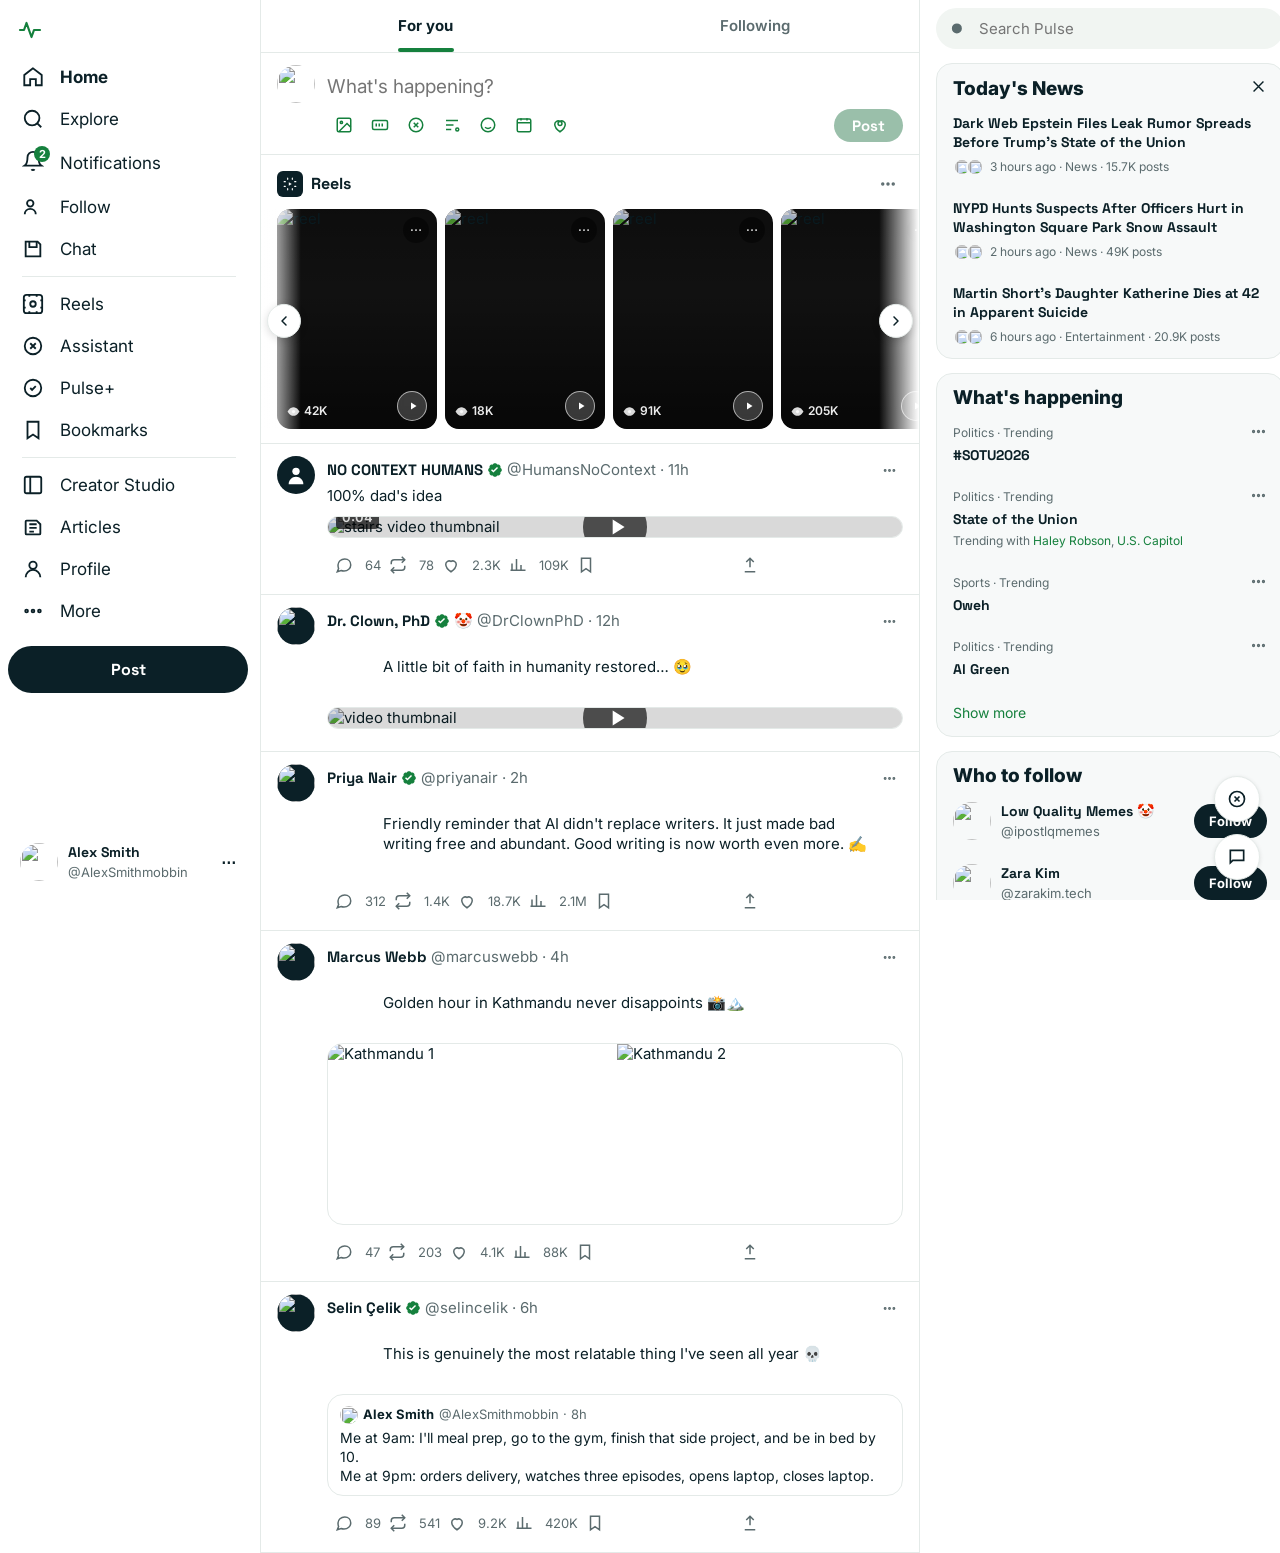
==== commit 3d61e7a2: "PUSH" ====
--- a/index.html
+++ b/index.html
@@ -613,7 +613,7 @@
       .reels-arrow.left {
         left: 6px;
       }
-      .reels-arrow.right {
+      .reels-arrow.arrow_right {
         right: 6px;
       }
 
@@ -2017,7 +2017,7 @@
             </div>
 
             <!-- Right arrow -->
-            <div class="reels-arrow right" onclick="scrollReels(1)">
+            <div class="reels-arrow arrow_right" onclick="scrollReels(1)">
               <svg
                 viewBox="0 0 24 24"
                 fill="none"
